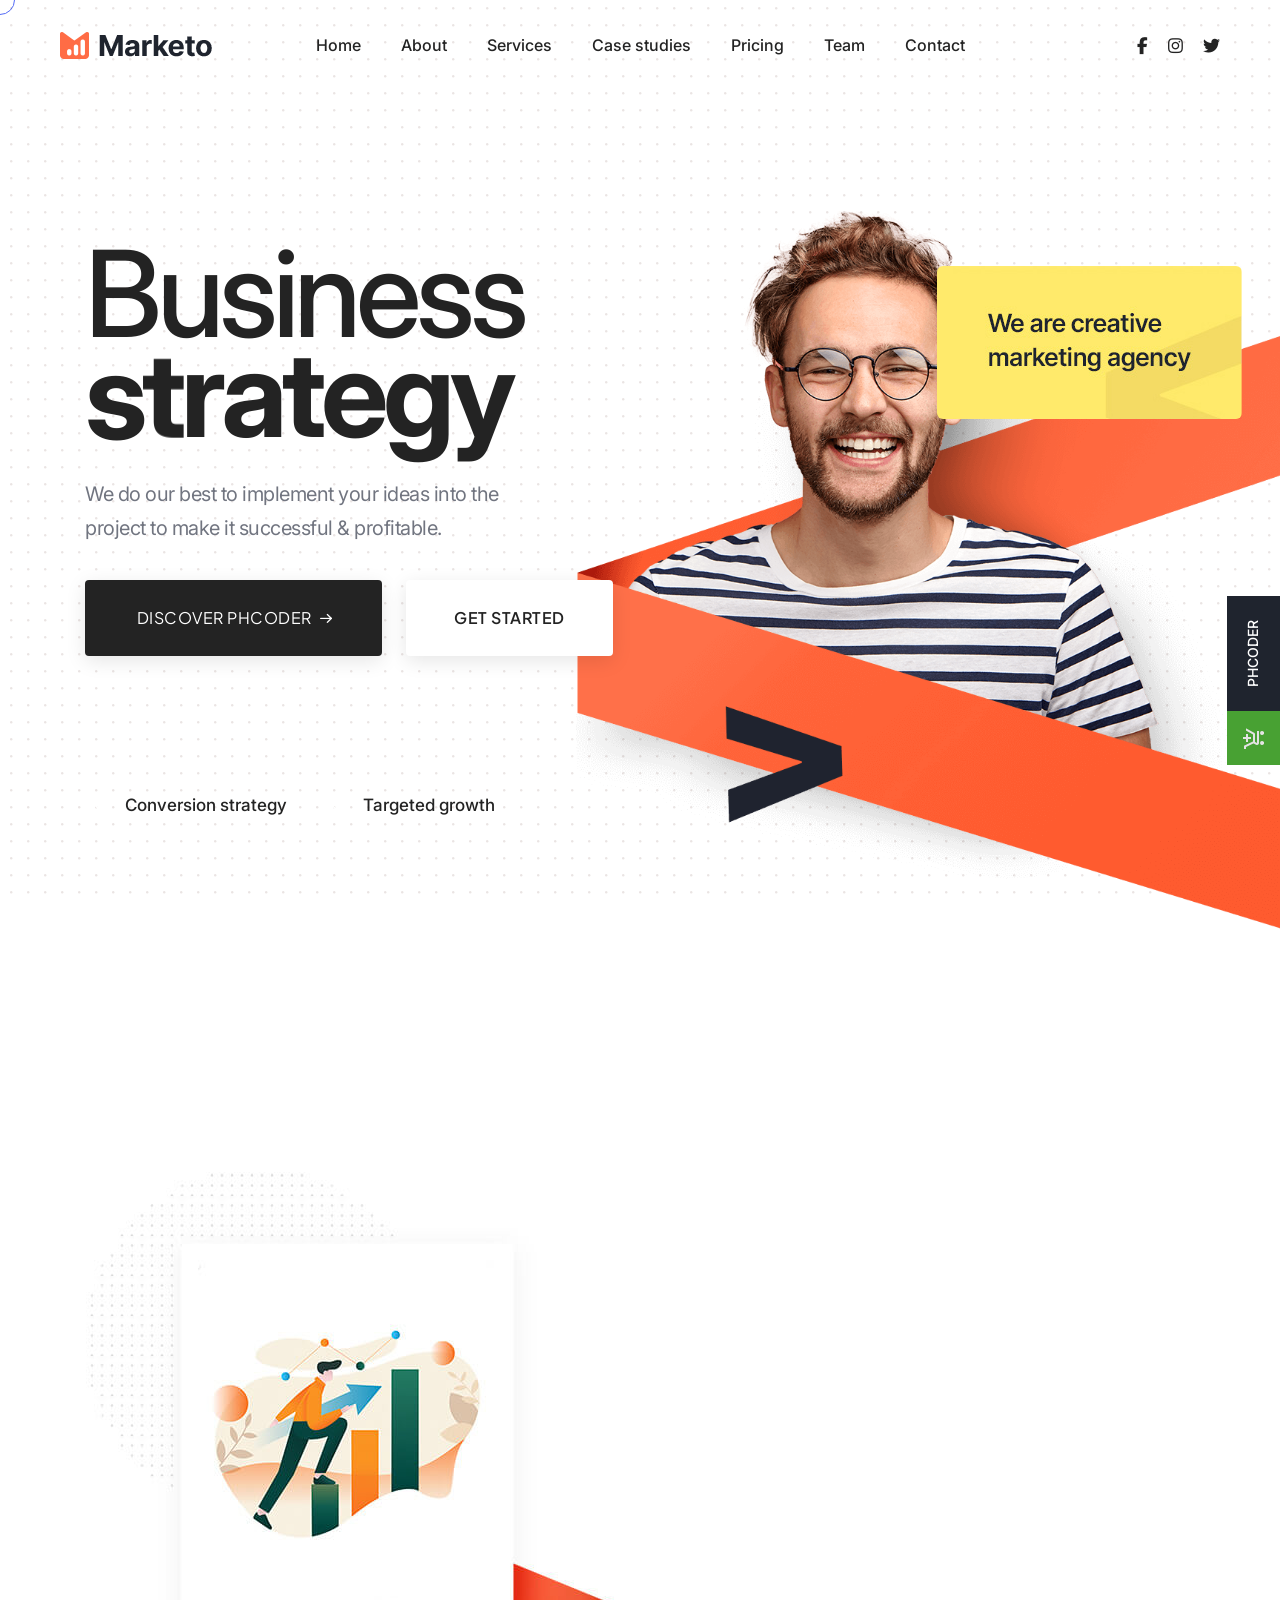
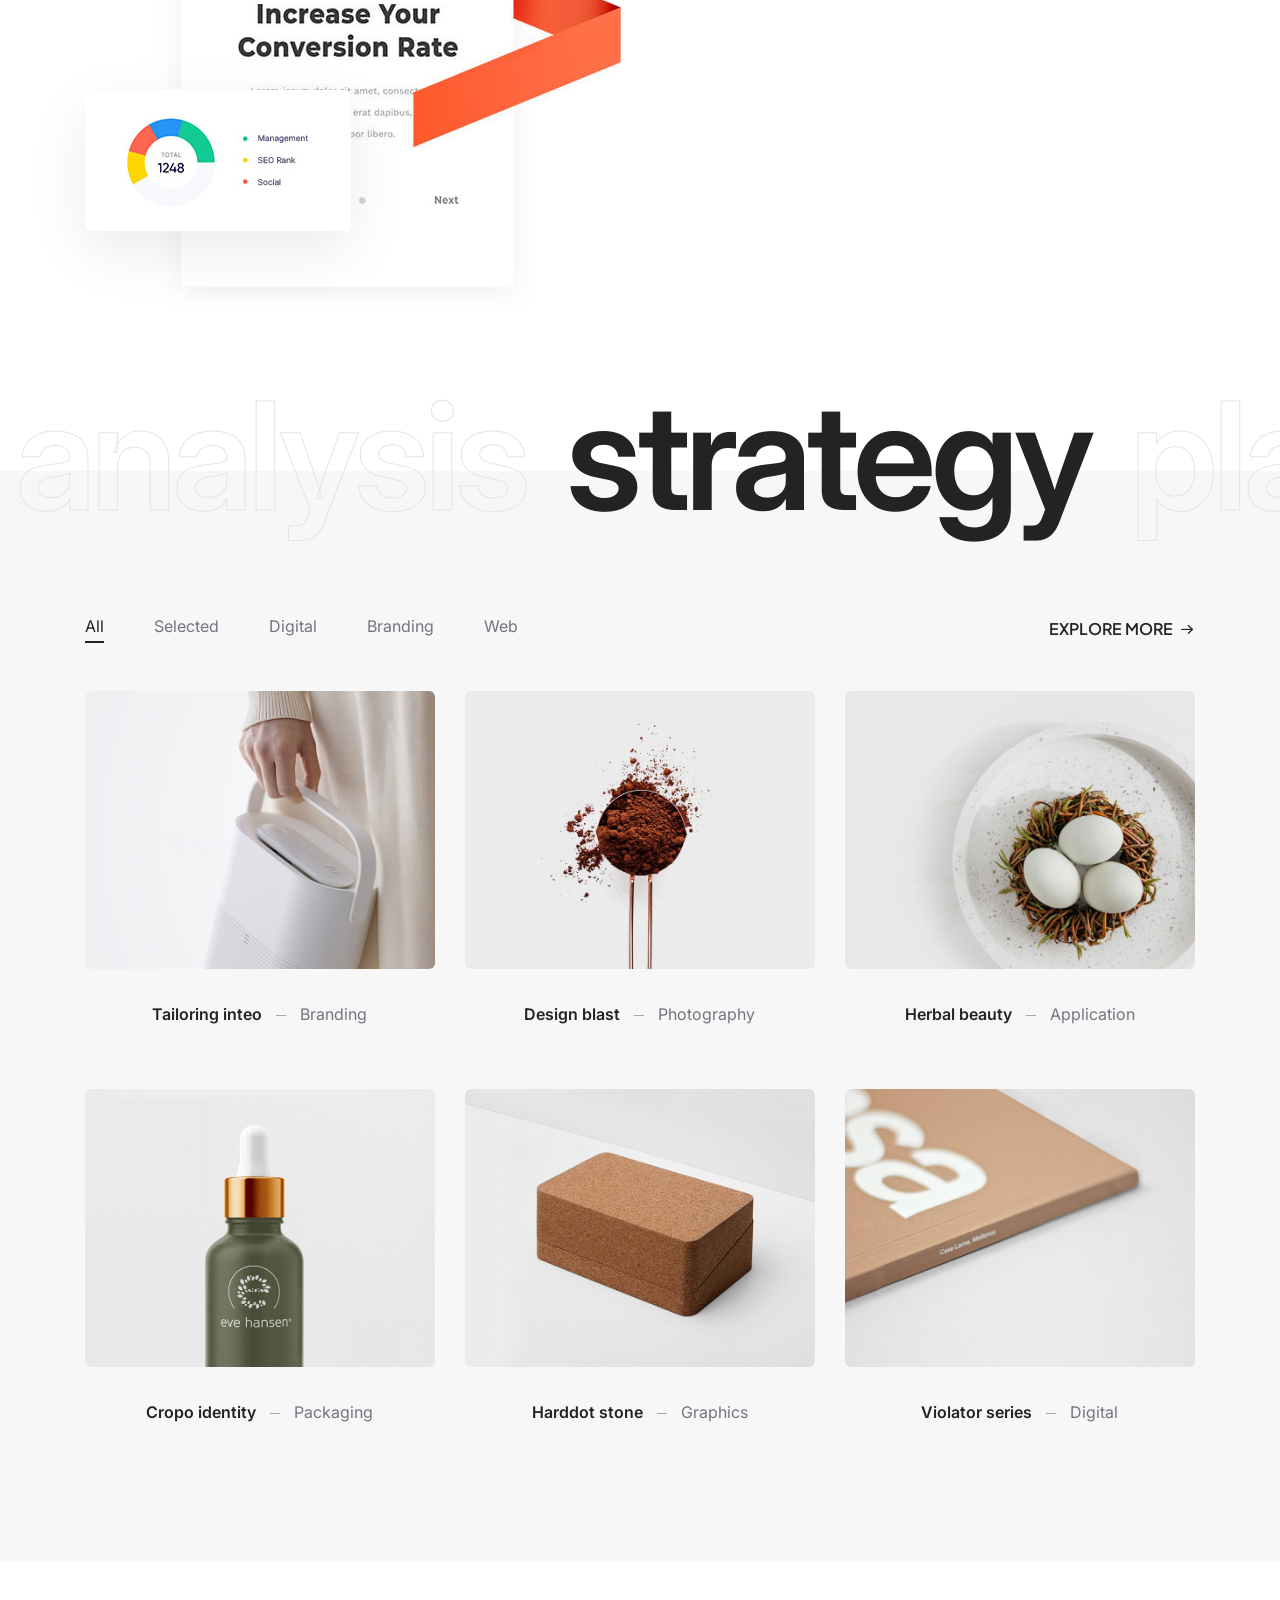
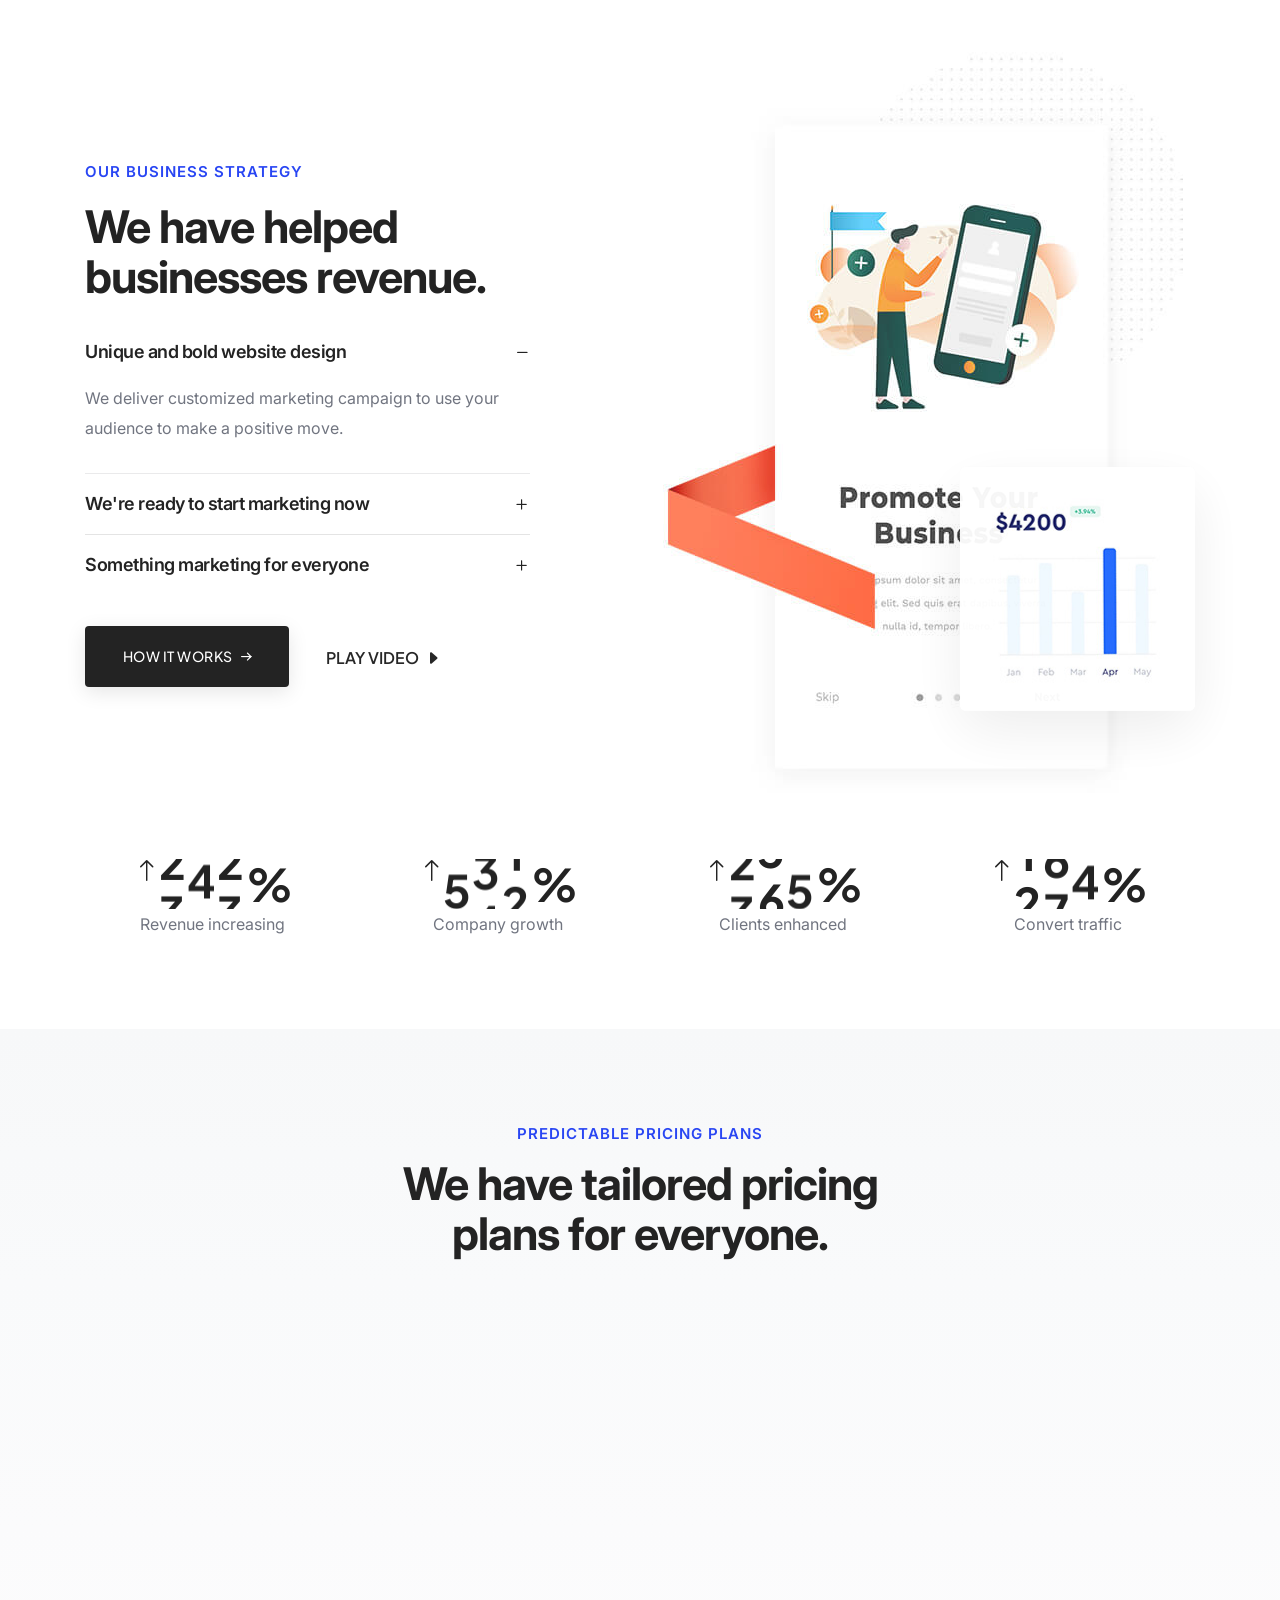
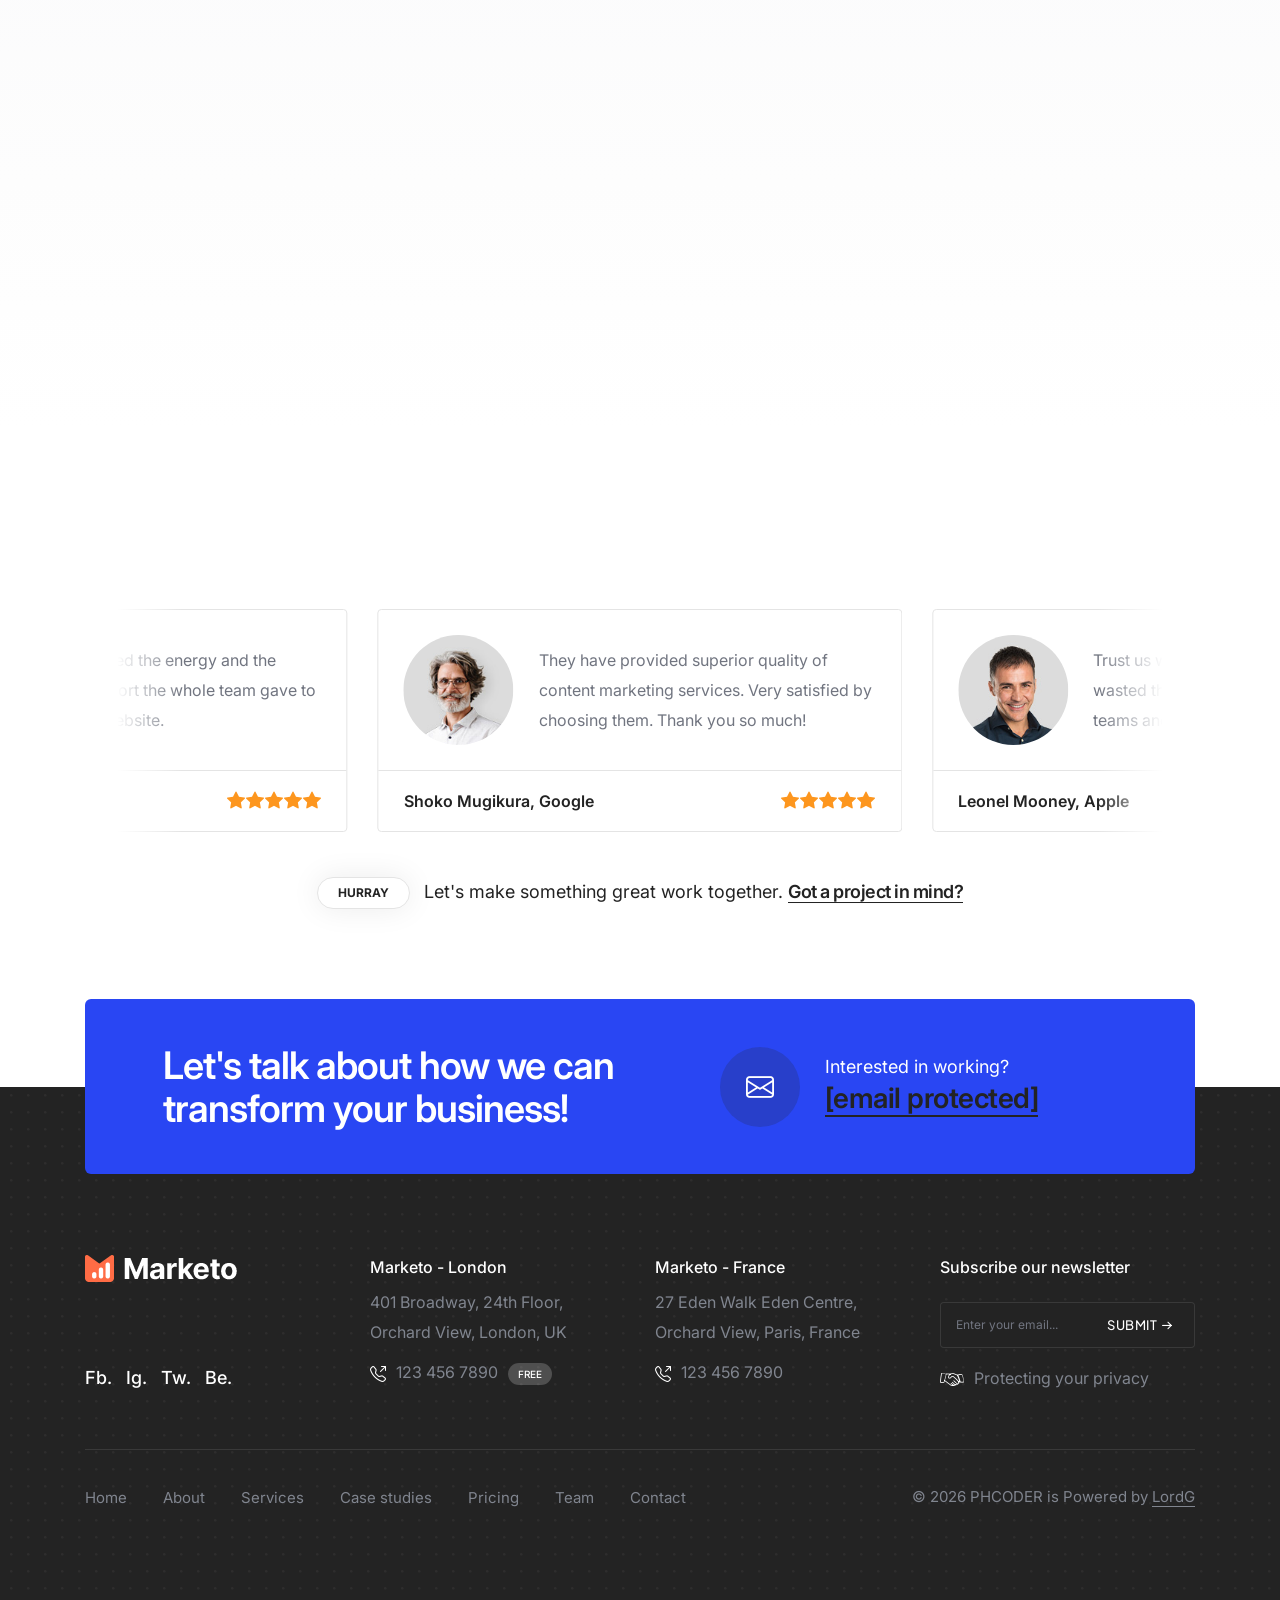
==== index.html @ 7f39f6b6 "." ====
<!doctype html>
<html class="no-js" lang="en">
    <head>
        <title>PHCODER - The Multipurpose HTML5 Template</title>
        <meta charset="utf-8">
        <meta http-equiv="X-UA-Compatible" content="IE=edge" />
        <meta name="author" content="ThemeZaa">
        <meta name="viewport" content="width=device-width,initial-scale=1.0" />
        <meta name="description" content="Elevate your online presence with PHCODER - a modern, versatile, multipurpose Bootstrap 5 responsive HTML5, SCSS template using highly creative 56+ ready demos.">
        <!-- favicon icon -->
        <link rel="shortcut icon" href="images/favicon.png">
        <link rel="apple-touch-icon" href="images/apple-touch-icon-57x57.png">
        <link rel="apple-touch-icon" sizes="72x72" href="images/apple-touch-icon-72x72.png">
        <link rel="apple-touch-icon" sizes="114x114" href="images/apple-touch-icon-114x114.png">
        <!-- google fonts preconnect -->
        <link rel="preconnect" href="https://fonts.googleapis.com" crossorigin>
        <link rel="preconnect" href="https://fonts.gstatic.com" crossorigin>
        <!-- style sheets and font icons  -->
        <link rel="stylesheet" href="css/vendors.min.css"/>
        <link rel="stylesheet" href="css/icon.min.css"/>
        <link rel="stylesheet" href="css/style.min.css"/>
        <link rel="stylesheet" href="css/responsive.min.css"/>
        <link rel="stylesheet" href="demos/marketing/marketing.css" />
    </head>
    <body data-mobile-nav-style="classic" class="custom-cursor">
        <!-- start cursor -->
        <div class="cursor-page-inner">
            <div class="circle-cursor circle-cursor-inner"></div>
            <div class="circle-cursor circle-cursor-outer"></div>
        </div>
        <!-- end cursor -->
        <!-- start header -->
        <header>
            <!-- start navigation -->
            <nav class="navbar navbar-expand-lg header-light header-transparent bg-transparent disable-fixed">
                <div class="container-fluid">
                    <div class="col-auto col-lg-2 me-lg-0 me-auto">
                        <a class="navbar-brand" href="demo-marketing.html">
                            <img src="images/demo-marketing-logo-black.png" data-at2x="images/demo-marketing-logo-black@2x.png" alt="" class="default-logo">
                            <img src="images/demo-marketing-logo-black.png" data-at2x="images/demo-marketing-logo-black@2x.png" alt="" class="alt-logo">
                            <img src="images/demo-marketing-logo-black.png" data-at2x="images/demo-marketing-logo-black@2x.png" alt="" class="mobile-logo"> 
                        </a>
                    </div>
                    <div class="col-auto menu-order position-static">
                        <button class="navbar-toggler float-start" type="button" data-bs-toggle="collapse" data-bs-target="#navbarNav" aria-controls="navbarNav" aria-label="Toggle navigation">
                            <span class="navbar-toggler-line"></span>
                            <span class="navbar-toggler-line"></span>
                            <span class="navbar-toggler-line"></span>
                            <span class="navbar-toggler-line"></span>
                        </button>
                        <div class="collapse navbar-collapse" id="navbarNav"> 
                            <ul class="navbar-nav"> 
                                <li class="nav-item"><a href="demo-marketing.html" class="nav-link">Home</a></li>
                                <li class="nav-item"><a href="demo-marketing-about.html" class="nav-link">About</a></li>
                                <li class="nav-item dropdown dropdown-with-icon">
                                    <a href="demo-marketing-services.html" class="nav-link">Services</a>
                                    <i class="fa-solid fa-angle-down dropdown-toggle" id="navbarDropdownMenuLink" role="button" data-bs-toggle="dropdown" aria-expanded="false"></i>
                                    <ul class="dropdown-menu" aria-labelledby="navbarDropdownMenuLink">
                                        <li>
                                            <a href="demo-marketing-services-details.html"><i class="feather icon-feather-users"></i>
                                                <div class="submenu-icon-content">
                                                    <span>Engaging audiences</span>
                                                    <p>Lorem ipsum simply dummy text</p>
                                                </div>
                                            </a>
                                        </li>
                                        <li>
                                            <a href="demo-marketing-services-details.html"><i class="feather icon-feather-send"></i>
                                                <div class="submenu-icon-content">
                                                    <span>Marketing research</span>
                                                    <p>Lorem ipsum simply dummy text</p>
                                                </div>
                                            </a>
                                        </li>
                                        <li>
                                            <a href="demo-marketing-services-details.html"><i class="feather icon-feather-briefcase"></i>
                                                <div class="submenu-icon-content">
                                                    <span>Sales development</span>
                                                    <p>Lorem ipsum simply dummy text</p>
                                                </div>
                                            </a>
                                        </li>
                                        <li>
                                            <a href="demo-marketing-services-details.html"><i class="feather icon-feather-box"></i>
                                                <div class="submenu-icon-content">
                                                    <span>Marketing campaigns</span>
                                                    <p>Lorem ipsum simply dummy text</p>
                                                </div>
                                            </a>
                                        </li>
                                        <li>
                                            <a href="demo-marketing-services-details.html"><i class="feather icon-feather-share-2"></i>
                                                <div class="submenu-icon-content">
                                                    <span>Social media analysis</span>
                                                    <p>Lorem ipsum simply dummy text</p>
                                                </div>
                                            </a>
                                        </li>
                                    </ul>
                                </li>
                                <li class="nav-item"><a href="demo-marketing-case-studies.html" class="nav-link">Case studies</a></li>
                                <li class="nav-item"><a href="demo-marketing-pricing.html" class="nav-link">Pricing</a></li>
                                <li class="nav-item"><a href="demo-marketing-team.html" class="nav-link">Team</a></li>
                                <li class="nav-item"><a href="demo-marketing-contact.html" class="nav-link">Contact</a></li>
                            </ul>
                        </div>
                    </div>
                    <div class="col-auto col-lg-2 text-end">
                        <div class="header-icon"> 
                            <div class="header-social-icon icon">
                                <a href="https://www.facebook.com" target="_blank"><i class="fa-brands fa-facebook-f"></i></a>
                                <a href="https://www.instagram.com" target="_blank"><i class="fa-brands fa-instagram"></i></a>
                                <a href="https://www.twitter.com" target="_blank"><i class="fa-brands fa-twitter"></i></a>
                            </div>
                        </div>  
                    </div>
                </div>
            </nav>
            <!-- end navigation -->
        </header>
        <!-- end header -->
        <!-- start banner -->
        <section class="p-0 full-screen md-h-600px sm-h-600px ipad-top-space-margin background-position-center-top position-relative lg-overflow-hidden" style="background-image: url('images/demo-marketing-dot.svg')">
            <div class="bg-gradient-black-green position-absolute left-0px top-0px h-100 w-100 z-index-minus-1"></div>
            <div class="container h-100">
                <div class="row align-items-center h-100">
                    <div class="col-lg-6 col-md-9 position-relative z-index-1 d-flex flex-column justify-content-center h-100">  
                        <div class="fs-120 lg-fs-100 text-dark-gray lh-100 fw-500 mb-6 ls-minus-5px fancy-text-style-4" data-anime='{ "el": "childs", "opacity": [0, 1], "translateX": [-100, 0], "staggervalue": 300, "duration": 1000, "easing": "easeOutCubic" }'>
                            <span class="d-inline-block">Business</span>
                            <span class="fw-700 d-inline-block" data-fancy-text='{ "effect": "wave", "string": ["strategy", "approach", "planning"], "duration": 4000 }'></span>
                        </div>
                        <div class="fs-20 lh-34 xs-fs-19 mb-35px xs-mb-20px w-85 lg-w-95 sm-w-100 ls-minus-05px" data-anime='{ "opacity": [0, 1], "translateX": [-100, 0], "duration": 1000, "delay": 1000, "easing": "easeOutCubic" }'>We do our best to implement your ideas into the project to make it successful & profitable.</div>
                        <div data-anime='{ "el": "childs", "opacity": [0, 1], "translateX": [-100, 0], "staggervalue": -200, "duration": 1000, "delay": 1500, "easing": "easeOutCubic" }'>
                            <a href="index.html" target="_blank" class="btn btn-extra-large btn-dark-gray btn-hover-animation-switch btn-round-edge btn-box-shadow me-20px fw-400 xs-mt-10px xs-mb-10px">
                                <span> 
                                    <span class="btn-text">Discover PHCODER</span>
                                    <span class="btn-icon"><i class="feather icon-feather-arrow-right"></i></span>
                                    <span class="btn-icon"><i class="feather icon-feather-arrow-right"></i></span>
                                </span>
                            </a>
                            <a href="index.html" target="_blank" class="btn btn-extra-large btn-white btn-round-edge btn-box-shadow btn-round-edge fw-600 xs-mt-10px xs-mb-10px">Get started</a>
                        </div>
                        <div class="row w-100 position-absolute md-position-relative bottom-0 mb-14 md-mb-0 md-mt-40px sm-mt-30px xs-mt-20px align-items-center" data-anime='{ "el": "childs", "opacity": [0, 1], "staggervalue": -200, "translateX": [-100, 0], "duration": 1000, "delay": 1700, "easing": "easeOutQuad" }'> 
                            <div class="col-xl-5 col-sm-6 icon-with-text-style-08 xs-mb-15px">
                                <div class="feature-box feature-box-left-icon-middle overflow-hidden">
                                    <div class="feature-box-icon feature-box-icon-rounded w-30px h-30px rounded-circle bg-jungle-green me-10px">
                                        <i class="fa-solid fa-check text-white fs-12"></i>
                                    </div>
                                    <div class="feature-box-content last-paragraph-no-margin">
                                        <span class="d-inline-block fs-17 fw-500 text-dark-gray">Conversion strategy</span>
                                    </div>
                                </div> 
                            </div>
                            <div class="col-xl-5 col-sm-6 icon-with-text-style-08">
                                <div class="feature-box feature-box-left-icon-middle overflow-hidden">
                                    <div class="feature-box-icon feature-box-icon-rounded w-30px h-30px rounded-circle bg-jungle-green me-10px">
                                        <i class="fa-solid fa-check text-white fs-12"></i>
                                    </div>
                                    <div class="feature-box-content last-paragraph-no-margin">
                                        <span class="d-inline-block fs-17 fw-500 text-dark-gray">Targeted growth</span>
                                    </div>
                                </div> 
                            </div> 
                        </div>
                    </div>
                    <div class="col-lg-5 offset-lg-1 col-md-3 align-self-end d-none d-md-inline-block">
                        <div class="position-absolute right-0px bottom-minus-90px xxl-bottom-minus-30px md-bottom-minus-35px md-right-minus-250px lg-right-minus-150px w-50 xl-w-55 lg-w-65 md-w-75 overflow-hidden">
                            <img src="images/demo-marketing-home-01.png" class="w-100" alt="" data-anime='{ "opacity": [0, 1], "translateX": [100, 0], "duration": 1000, "delay": 200, "easing": "easeOutQuad" }'>
                        </div>
                        <div class="position-absolute right-0px top-0 me-3 mt-20 md-mt-45 lg-w-250px lg-mt-45 animation-float overflow-hidden d-none d-lg-inline-block" data-bottom-top="transform: translateY(-30px)" data-top-bottom="transform: translateY(80px)">
                            <img src="images/demo-marketing-home-02.jpg" class="border-radius-6px box-shadow-quadruple-large" alt="" data-anime='{ "opacity": [0, 1], "clipPath": ["inset(0 0 200px 0)", "inset(0px 0px 0px 0px)"], "duration": 1000, "delay": 1000, "easing": "easeOutQuad" }'>
                        </div>
                    </div>
                </div> 
            </div>
        </section>
        <!-- end banner -->
        <!-- start section --> 
        <section class="pb-0">
            <div class="container">
                <div class="row mb-30px justify-content-center" data-anime='{ "el": "childs", "translateY": [50, 0], "opacity": [0,1], "duration": 1200, "delay": 0, "staggervalue": 150, "easing": "easeOutQuad" }'>
                    <div class="col-12 text-center">
                        <span class="fs-22 mb-0 text-dark-gray fw-500 ls-minus-1px">More than the <span class="fw-700">30000+</span> companies trusting PHCODER</span>
                    </div>
                </div>
                <div class="row row-cols-1 row-cols-lg-5 row-cols-sm-3 row-cols-xs-2 clients-style-08 justify-content-center" data-anime='{ "el": "childs", "translateY": [50, 0], "opacity": [0,0.5], "duration": 1200, "delay": 0, "staggervalue": 150, "easing": "easeOutQuad" }'>
                    <!-- start client item -->
                    <div class="col client-box text-center md-mb-40px">
                        <a href="#"><img src="images/logo-monday-dark-blue.svg" class="h-50px" alt=""></a>
                    </div>
                    <!-- end client item -->
                    <!-- start client item -->
                    <div class="col client-box text-center md-mb-40px">
                        <a href="#"><img src="images/logo-github-icon-dark-blue.svg" class="h-50px" alt=""></a>
                    </div>
                    <!-- end client item -->
                    <!-- start client item -->
                    <div class="col client-box text-center md-mb-40px">
                        <a href="#"><img src="images/logo-dropbox-dark-blue.svg" class="h-50px" alt=""></a>
                    </div>
                    <!-- end client item -->
                    <!-- start client item -->
                    <div class="col client-box text-center xs-mb-40px">
                        <a href="#"><img src="images/logo-twitter-icon-dark-blue.svg" class="h-50px" alt=""></a>
                    </div> 
                    <!-- end client item -->
                    <!-- start client item -->
                    <div class="col client-box text-center">
                        <a href="#"><img src="images/logo-slack-dark-blue.svg" class="h-50px" alt=""></a>
                    </div> 
                    <!-- end client item -->
                </div>
            </div>
        </section>
        <!-- end section -->
        <!-- start section -->
        <section class="half-section overlap-height position-relative overflow-hidden"> 
            <div class="container overlap-gap-section">
                <div class="row align-items-center justify-content-md-center">
                    <div class="col-lg-6 col-md-10 position-relative md-mb-50px sm-mb-40px"> 
                        <figure class="position-relative m-0 text-center" data-anime='{ "effect": "slide", "color": "#fff2ef", "direction":"lr", "easing": "easeOutQuad", "delay":50}'>
                            <img src="images/demo-marketing-home-04.jpg" alt="">
                            <figcaption class="position-absolute bottom-90px left-0px" data-anime='{ "translateY": [-50, 0], "opacity": [0,1], "duration": 800, "delay": 1000, "staggervalue": 300, "easing": "easeOutQuad" }'>
                                <img src="images/demo-marketing-home-05.jpg" class="animation-float box-shadow-quadruple-large border-radius-6px" alt="">
                            </figcaption>
                        </figure>
                    </div>
                    <div class="col-lg-5 offset-lg-1 col-md-12" data-anime='{ "el": "childs", "translateX": [50, 0], "opacity": [0,1], "duration": 1200, "delay": 0, "staggervalue": 150, "easing": "easeOutQuad" }'> 
                        <span class="fs-15 text-uppercase text-base-color fw-600 ls-1px mb-15px d-block">About marketing agency</span>
                        <h3 class="fw-700 text-dark-gray ls-minus-1px fancy-text-style-4">Marketing solutions for all <span data-fancy-text='{ "effect": "rubber-band", "direction": "left", "string": ["business", "industry", "enterprise"] }'></span></h3>
                        <div class="row mb-9">
                            <div class="col-12 icon-with-text-style-01 mb-30px">
                                <div class="feature-box feature-box-left-icon last-paragraph-no-margin">
                                    <div class="feature-box-icon">
                                        <img src="images/demo-marketing-home-icon-01.jpg" alt="">
                                    </div>
                                    <div class="feature-box-content">
                                        <span class="d-inline-block text-dark-gray fw-600 mb-5px fs-18 ls-minus-05px">Strategic marketing</span>
                                        <p class="w-80 lg-w-100">Digital marketing that helps you to promote your brand the world.</p>
                                    </div>
                                </div>
                            </div>
                            <div class="col-12 icon-with-text-style-01">
                                <div class="feature-box feature-box-left-icon last-paragraph-no-margin">
                                    <div class="feature-box-icon">
                                        <img src="images/demo-marketing-home-icon-02.jpg" alt=""> 
                                    </div>
                                    <div class="feature-box-content">
                                        <span class="d-inline-block text-dark-gray fw-600 mb-5px fs-18 ls-minus-05px">Marketing campaigns</span>
                                        <p class="w-80 lg-w-100">Digital marketing that helps you to promote your brand the world.</p>
                                    </div>
                                </div>
                            </div>
                        </div> 
                        <a href="demo-marketing-about.html" class="btn btn-large btn-dark-gray btn-hover-animation-switch btn-round-edge btn-box-shadow me-30px">
                            <span> 
                                <span class="btn-text">Learn more</span>
                                <span class="btn-icon"><i class="feather icon-feather-arrow-right"></i></span>
                                <span class="btn-icon"><i class="feather icon-feather-arrow-right"></i></span>
                            </span>
                        </a>
                        <a href="demo-marketing-services.html" class="btn btn-link btn-hover-animation-switch btn-extra-large text-dark-gray fw-600 p-0">
                            <span>
                                <span class="btn-text">Our services</span>
                                <span class="btn-icon"><i class="bi bi-caret-right-fill"></i></span>
                                <span class="btn-icon"><i class="bi bi-caret-right-fill"></i></span>
                            </span> 
                        </a>
                    </div> 
                </div>
            </div>
        </section>
        <!-- end section -->
        <!-- start section -->
        <section class="bg-very-light-gray md-pb-40px xs-pb-25px">
            <div class="container-fluid overlap-section">
                <div class="row position-relative mb-4 md-mb-5">
                    <div class="col swiper swiper-width-auto text-center pb-30px md-pb-20px" data-slider-options='{ "slidesPerView": "auto", "spaceBetween":40, "speed": 10000, "loop": true, "pagination": { "el": ".slider-four-slide-pagination-2", "clickable": false }, "allowTouchMove": false, "autoplay": { "delay":0, "disableOnInteraction": false }, "navigation": { "nextEl": ".slider-four-slide-next-2", "prevEl": ".slider-four-slide-prev-2" }, "keyboard": { "enabled": true, "onlyInViewport": true }, "effect": "slide" }'>
                        <div class="swiper-wrapper marquee-slide">
                            <!-- start client item -->
                            <div class="swiper-slide">
                                <div class="fs-150 lg-fs-130 md-fs-110 sm-fs-90 text-dark-gray fw-600 ls-minus-5px">marketing</div>
                            </div>
                            <!-- end client item -->
                            <!-- start client item -->
                            <div class="swiper-slide">
                                <div class="fs-150 lg-fs-130 md-fs-110 sm-fs-90 fw-600 text-outline text-outline-color-extra-medium-gray ls-minus-5px">analysis</div>
                            </div>
                            <!-- end client item -->
                            <!-- start client item -->
                            <div class="swiper-slide">
                                <div class="fs-150 lg-fs-130 md-fs-110 sm-fs-90 text-dark-gray fw-600 ls-minus-5px">strategy</div>
                            </div>
                            <!-- end client item --> 
                            <!-- start client item -->
                            <div class="swiper-slide">
                                <div class="fs-150 lg-fs-130 md-fs-110 sm-fs-90 fw-600 text-outline text-outline-color-extra-medium-gray ls-minus-5px">planning</div>
                            </div>
                            <!-- end client item --> 
                            <!-- start client item -->
                            <div class="swiper-slide">
                                <div class="fs-150 lg-fs-130 md-fs-110 sm-fs-90 text-dark-gray fw-600 ls-minus-5px">analysis</div>
                            </div>
                            <!-- end client item -->
                            <!-- start client item -->
                            <div class="swiper-slide">
                                <div class="fs-150 lg-fs-130 md-fs-110 sm-fs-90 fw-600 text-outline text-outline-color-extra-medium-gray ls-minus-5px">strategy</div>
                            </div>
                            <!-- end client item --> 
                        </div> 
                    </div>  
                </div>
            </div>
            <div class="container" data-anime='{ "opacity": [0,1], "duration": 600, "delay": 0, "staggervalue": 150, "easing": "easeOutQuad" }'>
                <div class="row align-items-center mb-3">
                    <div class="col-md-8 text-center text-md-start">
                        <!-- filter navigation -->
                        <ul class="portfolio-filter nav nav-tabs border-0">
                            <li class="nav active"><a data-filter="*" href="#">All</a></li>
                            <li class="nav"><a data-filter=".selected" href="#">Selected</a></li>
                            <li class="nav"><a data-filter=".digital" href="#">Digital</a></li>
                            <li class="nav"><a data-filter=".branding" href="#">Branding</a></li>
                            <li class="nav"><a data-filter=".web" href="#">Web</a></li>
                        </ul>
                        <!-- end filter navigation --> 
                    </div>
                    <div class="col-md-4 text-center text-md-end sm-mt-15px">
                        <a href="demo-marketing-case-studies.html" class="btn btn-link btn-hover-animation-switch btn-extra-large text-dark-gray p-0 fw-600">
                            <span>
                                <span class="btn-text">Explore more</span>
                                <span class="btn-icon"><i class="feather icon-feather-arrow-right"></i></span>
                                <span class="btn-icon"><i class="feather icon-feather-arrow-right"></i></span>
                            </span> 
                        </a>
                    </div>
                </div> 
                <div class="row">
                    <div class="col-12 filter-content p-md-0">
                        <ul class="portfolio-simple portfolio-wrapper grid-loading grid grid-3col xxl-grid-3col xl-grid-3col lg-grid-3col md-grid-2col sm-grid-1col xs-grid-1col gutter-extra-large text-center">
                            <li class="grid-sizer"></li>
                            <!-- start portfolio item -->
                            <li class="grid-item selected branding transition-inner-all">
                                <div class="portfolio-box">
                                    <div class="portfolio-image border-radius-6px">
                                        <a href="demo-marketing-single-project-simple.html">
                                            <img src="images/portfolio-207.jpg" alt="" />
                                        </a>
                                    </div>
                                    <div class="portfolio-caption pt-30px pb-30px">
                                        <a href="demo-marketing-single-project-simple.html" class="text-dark-gray text-dark-gray-hover fw-600">Tailoring inteo</a>
                                        <span class="d-inline-block align-middle w-10px separator-line-1px bg-light-gray ms-10px me-10px"></span>
                                        <div class="d-inline-block">Branding</div>
                                    </div>
                                </div>
                            </li>
                            <!-- end portfolio item -->
                            <!-- start portfolio item -->
                            <li class="grid-item digital web transition-inner-all">
                                <div class="portfolio-box">
                                    <div class="portfolio-image border-radius-6px">
                                        <a href="demo-marketing-single-project-simple.html">
                                            <img src="images/portfolio-98.jpg" alt="" />
                                        </a> 
                                    </div>
                                    <div class="portfolio-caption pt-30px pb-30px">
                                        <a href="demo-marketing-single-project-simple.html" class="text-dark-gray text-dark-gray-hover fw-600">Design blast</a>
                                        <span class="d-inline-block align-middle w-10px separator-line-1px bg-light-gray ms-10px me-10px"></span>
                                        <div class="d-inline-block">Photography</div>
                                    </div>
                                </div>
                            </li>
                            <!-- end portfolio item -->
                            <!-- start portfolio item -->
                            <li class="grid-item web selected branding transition-inner-all">
                                <div class="portfolio-box">
                                    <div class="portfolio-image border-radius-6px">
                                        <a href="demo-marketing-single-project-simple.html">
                                            <img src="images/portfolio-240.jpg" alt="" />
                                        </a>
                                    </div>
                                    <div class="portfolio-caption pt-30px pb-30px">
                                        <a href="demo-marketing-single-project-simple.html" class="text-dark-gray text-dark-gray-hover fw-600">Herbal beauty</a>
                                        <span class="d-inline-block align-middle w-10px separator-line-1px bg-light-gray ms-10px me-10px"></span>
                                        <div class="d-inline-block">Application</div>
                                    </div>
                                </div>
                            </li>
                            <!-- end portfolio item -->
                            <!-- start portfolio item -->
                            <li class="grid-item web selected digital transition-inner-all">
                                <div class="portfolio-box">
                                    <div class="portfolio-image border-radius-6px">
                                        <a href="demo-marketing-single-project-simple.html">
                                            <img src="images/portfolio-33.jpg" alt="" />
                                        </a> 
                                    </div>
                                    <div class="portfolio-caption pt-30px pb-30px">
                                        <a href="demo-marketing-single-project-simple.html" class="text-dark-gray text-dark-gray-hover fw-600">Cropo identity</a>
                                        <span class="d-inline-block align-middle w-10px separator-line-1px bg-light-gray ms-10px me-10px"></span>
                                        <div class="d-inline-block">Packaging</div>
                                    </div>
                                </div>
                            </li>
                            <!-- end portfolio item -->
                            <!-- start portfolio item -->
                            <li class="grid-item digital web branding transition-inner-all">
                                <div class="portfolio-box">
                                    <div class="portfolio-image border-radius-6px">
                                        <a href="demo-marketing-single-project-simple.html">
                                            <img src="images/portfolio-177.jpg" alt="" />
                                        </a> 
                                    </div>
                                    <div class="portfolio-caption pt-30px pb-30px">
                                        <a href="demo-marketing-single-project-simple.html" class="text-dark-gray text-dark-gray-hover fw-600">Harddot stone</a>
                                        <span class="d-inline-block align-middle w-10px separator-line-1px bg-light-gray ms-10px me-10px"></span>
                                        <div class="d-inline-block">Graphics</div>
                                    </div>
                                </div>
                            </li>
                            <!-- end portfolio item -->
                            <!-- start portfolio item -->
                            <li class="grid-item web selected digital transition-inner-all">
                                <div class="portfolio-box">
                                    <div class="portfolio-image border-radius-6px">
                                        <a href="demo-marketing-single-project-simple.html">
                                            <img src="images/portfolio-178.jpg" alt="" />
                                        </a>
                                    </div>
                                    <div class="portfolio-caption pt-30px pb-30px">
                                        <a href="demo-marketing-single-project-simple.html" class="text-dark-gray text-dark-gray-hover fw-600">Violator series</a>
                                        <span class="d-inline-block align-middle w-10px separator-line-1px bg-light-gray ms-10px me-10px"></span>
                                        <div class="d-inline-block">Digital</div>
                                    </div>
                                </div>
                            </li>
                            <!-- end portfolio item --> 
                        </ul>
                    </div>
                </div>
            </div>
        </section>
        <!-- end section -->
        <!-- start section -->
        <section> 
            <div class="container">
                <div class="row align-items-center mb-6 xs-mb-12 justify-content-md-center"> 
                    <div class="col-xl-5 col-lg-6 col-md-12 md-mb-50px" data-anime='{ "el": "childs", "translateY": [50, 0], "opacity": [0,1], "duration": 1200, "delay": 0, "staggervalue": 150, "easing": "easeOutQuad" }'> 
                        <span class="fs-15 text-uppercase text-base-color fw-600 mb-15px d-block ls-1px">Our business strategy</span>
                        <h3 class="fw-700 mb-20px text-dark-gray ls-minus-1px">We have helped businesses revenue.</h3>
                        <div class="row justify-content-center mb-30px">
                            <div class="col-12">
                                <div class="accordion accordion-style-02" id="accordion-style-02" data-active-icon="icon-feather-minus" data-inactive-icon="icon-feather-plus">
                                    <!-- start accordion item -->
                                    <div class="accordion-item active-accordion">
                                        <div class="accordion-header border-bottom border-color-extra-medium-gray">
                                            <a href="#" data-bs-toggle="collapse" data-bs-target="#accordion-style-02-01" aria-expanded="true" data-bs-parent="#accordion-style-02">
                                                <div class="accordion-title mb-0 position-relative text-dark-gray">
                                                    <i class="feather icon-feather-minus"></i><span class="fw-600 fs-18 ls-minus-05px">Unique and bold website design</span>
                                                </div>
                                            </a>
                                        </div>
                                        <div id="accordion-style-02-01" class="accordion-collapse collapse show" data-bs-parent="#accordion-style-02">
                                            <div class="accordion-body last-paragraph-no-margin border-bottom border-color-light-medium-gray">
                                                <p>We deliver customized marketing campaign to use your audience to make a positive move.</p>
                                            </div>
                                        </div>
                                    </div>
                                    <!-- end accordion item -->
                                    <!-- start accordion item -->
                                    <div class="accordion-item">
                                        <div class="accordion-header border-bottom border-color-extra-medium-gray">
                                            <a href="#" data-bs-toggle="collapse" data-bs-target="#accordion-style-02-02" aria-expanded="false" data-bs-parent="#accordion-style-02">
                                                <div class="accordion-title mb-0 position-relative text-dark-gray">
                                                    <i class="feather icon-feather-plus"></i><span class="fw-600 fs-18 ls-minus-05px">We're ready to start marketing now</span>
                                                </div>
                                            </a>
                                        </div>
                                        <div id="accordion-style-02-02" class="accordion-collapse collapse" data-bs-parent="#accordion-style-02">
                                            <div class="accordion-body last-paragraph-no-margin border-bottom border-color-light-medium-gray">
                                                <p>We deliver customized marketing campaign to use your audience to make a positive move.</p>
                                            </div>
                                        </div>
                                    </div>
                                    <!-- end accordion item -->
                                    <!-- start accordion item -->
                                    <div class="accordion-item">
                                        <div class="accordion-header border-bottom border-color-transparent">
                                            <a href="#" data-bs-toggle="collapse" data-bs-target="#accordion-style-02-03" aria-expanded="false" data-bs-parent="#accordion-style-02">
                                                <div class="accordion-title mb-0 position-relative text-dark-gray">
                                                    <i class="feather icon-feather-plus"></i><span class="fw-600 fs-18 ls-minus-05px">Something marketing for everyone</span>
                                                </div>
                                            </a>
                                        </div>
                                        <div id="accordion-style-02-03" class="accordion-collapse collapse" data-bs-parent="#accordion-style-02">
                                            <div class="accordion-body last-paragraph-no-margin border-bottom border-color-transparent">
                                                <p>We deliver customized marketing campaign to use your audience to make a positive move.</p>
                                            </div>
                                        </div>
                                    </div>
                                    <!-- end accordion item -->
                                </div>
                            </div>
                        </div>
                        <a href="demo-marketing-services.html" class="btn btn-large btn-dark-gray btn-hover-animation-switch btn-round-edge btn-box-shadow me-30px">
                            <span> 
                                <span class="btn-text">How it works</span>
                                <span class="btn-icon"><i class="feather icon-feather-arrow-right"></i></span>
                                <span class="btn-icon"><i class="feather icon-feather-arrow-right"></i></span>
                            </span>
                        </a>
                        <a href="https://www.youtube.com/watch?v=cfXHhfNy7tU" class="btn btn-link btn-hover-animation-switch btn-extra-large text-dark-gray popup-youtube p-0 fw-600">
                            <span>
                                <span class="btn-text">Play video</span>
                                <span class="btn-icon"><i class="bi bi-caret-right-fill"></i></span>
                                <span class="btn-icon"><i class="bi bi-caret-right-fill"></i></span>
                            </span> 
                        </a>
                    </div> 
                    <div class="col-lg-6 offset-xl-1 col-md-10 position-relative"> 
                        <figure class="position-relative m-0 text-center" data-anime='{ "effect": "slide", "color": "#fff2ef", "direction":"rl", "easing": "easeOutQuad", "delay":50}'>
                            <img src="images/demo-marketing-home-06.jpg" alt="">
                            <figcaption class="position-absolute bottom-90px right-0px" data-anime='{ "translateY": [-50, 0], "opacity": [0,1], "duration": 800, "delay": 1000, "staggervalue": 300, "easing": "easeOutQuad" }'> 
                                <img src="images/demo-marketing-home-07.jpg" class="animation-float box-shadow-quadruple-large border-radius-6px" alt="">
                            </figcaption>
                        </figure>
                    </div>
                </div>
                <div class="row row-cols-1 row-cols-md-4 row-cols-sm-2 justify-content-center counter-style-04">
                    <div class="col last-paragraph-no-margin text-center sm-mb-40px">
                        <h3 class="vertical-counter d-inline-flex alt-font text-dark-gray fw-700 ls-minus-3px m-0" data-text="%" data-to="353"><sup class="text-jungle-green top-0"><i class="bi bi-arrow-up icon-extra-medium"></i></sup></h3>
                        <p>Revenue increasing</p>
                    </div>
                    <div class="col last-paragraph-no-margin text-center sm-mb-40px">
                        <h3 class="vertical-counter d-inline-flex alt-font text-dark-gray fw-700 ls-minus-3px m-0" data-text="%" data-to="642"><sup class="text-jungle-green top-0"><i class="bi bi-arrow-up icon-extra-medium"></i></sup></h3>
                        <p>Company growth</p>
                    </div> 
                    <div class="col last-paragraph-no-margin text-center xs-mb-40px">
                        <h3 class="vertical-counter d-inline-flex alt-font text-dark-gray fw-700 ls-minus-3px m-0" data-text="%" data-to="376"><sup class="text-jungle-green top-0"><i class="bi bi-arrow-up icon-extra-medium"></i></sup></h3>
                        <p>Clients enhanced</p>
                    </div> 
                    <div class="col last-paragraph-no-margin text-center">
                        <h3 class="vertical-counter d-inline-flex alt-font text-dark-gray fw-700 ls-minus-3px m-0" data-text="%" data-to="285"><sup class="text-jungle-green top-0"><i class="bi bi-arrow-up icon-extra-medium"></i></sup></h3>
                        <p>Convert traffic</p>
                    </div> 
                </div>
            </div>
        </section>
        <!-- end section -->
        <!-- start section -->
        <section class="bg-gradient-very-light-gray">
            <div class="container"> 
                <div class="row justify-content-center mb-3">
                    <div class="col-xl-6 col-md-8 col-sm-10 text-center" data-anime='{ "el": "childs", "translateY": [50, 0], "opacity": [0,1], "duration": 1200, "delay": 0, "staggervalue": 150, "easing": "easeOutQuad" }'>
                        <span class="fs-15 text-uppercase text-base-color fw-600 mb-10px d-block ls-1px">Predictable pricing plans</span>
                        <h3 class="fw-700 mb-30px text-dark-gray ls-minus-1px">We have tailored pricing plans for everyone.</h3>
                    </div>
                </div>
                <div class="row align-items-center justify-content-center" data-anime='{ "el": "childs", "translateY": [50, 0], "opacity": [0,1], "duration": 1200, "delay": 0, "staggervalue": 150, "easing": "easeOutQuad" }'>
                    <!-- start pricing item -->
                    <div class="col-lg-4 col-md-8 pricing-table-style-08 md-mb-30px">
                        <!-- start pricing table --> 
                        <div class="pricing-table text-center pt-16 pb-35px bg-white box-shadow-quadruple-large border-radius-6px">
                            <div class="pricing-header ps-18 pe-18 md-ps-12 md-pe-12">
                                <div class="d-inline-block fs-12 text-uppercase bg-white ps-20px pe-20px fw-600 text-dark-gray mb-30px border-radius-100px box-shadow-large border border-1 border-color-extra-medium-gray">Standard</div>
                                <h2 class="text-dark-gray fw-600 mb-10px ls-minus-3px"><sup class="fs-30">$</sup>250</h2>
                                <p class="mb-25px lh-28">All the basics for businesses that are just getting started.</p>
                                <a href="demo-marketing-pricing.html" class="btn btn-medium btn-dark-gray btn-round-edge btn-switch-text btn-box-shadow">
                                    <span>
                                        <span class="btn-double-text" data-text="Choose package">Choose package</span>
                                    </span>
                                </a>
                                <span class="fs-13 w-100 d-block mt-5px">Monthly billing</span>
                            </div>
                            <div class="pricing-body pt-15px pb-25px">
                                <ul class="list-style-01 ps-0 mb-0">
                                    <li class="border-color-transparent-dark-very-light pt-10px pb-10px">Marketing strategy</li>
                                    <li class="border-color-transparent-dark-very-light pt-10px pb-10px"><span class="opacity-6">Competitive work analysis</span></li>
                                    <li class="border-color-transparent-dark-very-light border-bottom pt-10px pb-10px"><span class="opacity-6">Social media share audit</span></li> 
                                </ul>
                            </div>
                            <div class="pricing-footer">
                                <a href="#" class="text-decoration-line-bottom text-dark-gray d-inline-block fw-500 ls-minus-05px">Get your 30 day free trial</a>
                            </div>
                        </div>
                    </div>
                    <!-- end pricing item -->
                    <!-- start pricing item -->
                    <div class="col-lg-4 col-md-8 pricing-table-style-08 md-mb-30px">
                        <!-- start pricing table --> 
                        <div class="pricing-table text-center pt-16 pb-35px bg-white box-shadow-quadruple-large border-radius-6px">
                            <div class="pricing-header ps-18 pe-18 md-ps-12 md-pe-12">
                                <div class="d-inline-block fs-12 text-uppercase bg-white ps-20px pe-20px fw-600 text-dark-gray mb-30px border-radius-100px box-shadow-large border border-1 border-color-extra-medium-gray">Business</div>
                                <h2 class="text-dark-gray fw-600 mb-10px ls-minus-3px"><sup class="fs-30">$</sup>350</h2>
                                <p class="mb-25px lh-28">All the basics for businesses that are just getting started.</p>
                                <a href="demo-marketing-pricing.html" class="btn btn-medium btn-dark-gray btn-round-edge btn-switch-text btn-box-shadow">
                                    <span>
                                        <span class="btn-double-text" data-text="Choose package">Choose package</span>
                                    </span>
                                </a>
                                <span class="fs-13 w-100 d-block mt-5px">Monthly billing</span>
                            </div>
                            <div class="pricing-body pt-15px pb-25px">
                                <ul class="list-style-01 ps-0 mb-0">
                                    <li class="border-color-transparent-dark-very-light pt-10px pb-10px">Marketing strategy</li>
                                    <li class="border-color-transparent-dark-very-light pt-10px pb-10px">Competitive work analysis</li>
                                    <li class="border-color-transparent-dark-very-light border-bottom pt-10px pb-10px"><span class="opacity-6">Social media share audit</span></li> 
                                </ul>
                            </div>
                            <div class="pricing-footer">
                                <a href="#" class="text-decoration-line-bottom text-dark-gray d-inline-block fw-500 ls-minus-05px">Get your 30 day free trial</a>
                            </div>
                        </div>
                    </div>
                    <!-- end pricing item -->
                    <!-- start pricing item -->
                    <div class="col-lg-4 col-md-8 pricing-table-style-08">
                        <!-- start pricing table --> 
                        <div class="pricing-table text-center pt-16 pb-35px bg-white box-shadow-quadruple-large border-radius-6px">
                            <div class="pricing-header ps-18 pe-18 md-ps-12 md-pe-12">
                                <div class="d-inline-block fs-12 text-uppercase bg-white ps-20px pe-20px fw-600 text-dark-gray mb-30px border-radius-100px box-shadow-large border border-1 border-color-extra-medium-gray">Ultimate</div>
                                <h2 class="text-dark-gray fw-600 mb-10px ls-minus-3px"><sup class="fs-30">$</sup>450</h2>
                                <p class="mb-25px lh-28">All the basics for businesses that are just getting started.</p>
                                <a href="demo-marketing-pricing.html" class="btn btn-medium btn-dark-gray btn-round-edge btn-switch-text btn-box-shadow">
                                    <span>
                                        <span class="btn-double-text" data-text="Choose package">Choose package</span>
                                    </span>
                                </a>
                                <span class="fs-13 w-100 d-block mt-5px">Monthly billing</span>
                            </div>
                            <div class="pricing-body pt-15px pb-25px">
                                <ul class="list-style-01 ps-0 mb-0">
                                    <li class="border-color-transparent-dark-very-light pt-10px pb-10px">Marketing strategy</li>
                                    <li class="border-color-transparent-dark-very-light pt-10px pb-10px">Competitive work analysis</li>
                                    <li class="border-color-transparent-dark-very-light border-bottom pt-10px pb-10px">Social media share audit</li> 
                                </ul>
                            </div>
                            <div class="pricing-footer">
                                <a href="#" class="text-decoration-line-bottom text-dark-gray d-inline-block fw-500 ls-minus-05px">Get your 30 day free trial</a>
                            </div>
                        </div>
                    </div>
                    <!-- end pricing item -->  
                </div> 
            </div>
        </section>
        <!-- end section -->
        <!-- start section -->
        <section class="pt-0 pb-2 sm-pb-6 overflow-hidden">
            <div class="container">
                <div class="row align-items-center justify-content-center">
                    <div class="col-lg-5 text-center text-lg-end md-mb-30px" data-anime='{ "translateX": [-50, 0], "opacity": [0,1], "duration": 1200, "delay": 0, "staggervalue": 150, "easing": "easeOutQuad" }'>
                        <h6 class="text-dark-gray fw-600 mb-0 ls-minus-1px">25,000+ Happy customers</h6>
                    </div>
                    <div class="col-lg-2 text-center md-mb-25px" data-anime='{ "translateX": [0, 0], "opacity": [0,1], "duration": 1200, "delay": 0, "staggervalue": 150, "easing": "easeOutQuad" }'>
                        <img src="images/demo-marketing-home-icon-03.jpg" alt="">
                    </div>
                    <div class="col-lg-5 text-center text-lg-start" data-anime='{ "translateX": [50, 0], "opacity": [0,1], "duration": 1200, "delay": 0, "staggervalue": 150, "easing": "easeOutQuad" }'> 
                        <div class="review-star-icon fs-22 d-inline-block align-middle me-15px">
                            <i class="bi bi-star-fill"></i><i class="bi bi-star-fill"></i><i class="bi bi-star-fill"></i><i class="bi bi-star-fill"></i><i class="bi bi-star-fill"></i>
                        </div>
                        <h6 class="text-dark-gray fw-600 mb-0 d-inline-block align-middle ls-minus-1px"><span class="text-decoration-line-bottom-medium fw-700">2,488</span> Rating</h6>
                    </div>
                </div>
            </div>  
        </section>
        <!-- end section -->
        <!-- start section -->
        <section class="pt-0 overflow-hidden position-relative overlap-height">
            <div class="container-fluid overlap-gap-section">
                <div class="row mb-2 md-mb-4">
                    <div class="col-12 position-relative">
                        <div class="outside-box-right-15 outside-box-left-15 md-outside-box-right-0 md-outside-box-left-0">
                            <div class="swiper magic-cursor slider-shadow-left-right md-slider-shadow-none" data-slider-options='{ "slidesPerView": 1, "spaceBetween": 30, "loop": true, "autoplay": { "delay": 3000, "disableOnInteraction": false },  "pagination": { "el": ".slider-four-slide-pagination-1", "clickable": true, "dynamicBullets": false }, "keyboard": { "enabled": true, "onlyInViewport": true }, "breakpoints": { "1300": { "slidesPerView": 4 }, "992": { "slidesPerView": 3 }, "768": { "slidesPerView": 2 } }, "effect": "slide" }' data-anime='{ "translateX": [0, 0], "opacity": [0,1], "duration": 1200, "delay": 0, "staggervalue": 150, "easing": "easeOutQuad" }'>
                                <div class="swiper-wrapper pt-20px pb-20px">
                                    <!-- start slider item --> 
                                    <div class="swiper-slide"> 
                                        <div class="review-style-05">
                                            <div class="border-radius-4px last-paragraph-no-margin border border-color-extra-medium-gray">
                                                <div class="d-flex align-items-center ps-45px pe-45px pt-35px pb-35px xl-p-25px">
                                                    <img class="rounded-circle w-110px md-w-75px h-110px md-h-75px me-25px" src="images/avtar-27.jpg" alt="" />
                                                    <p>Team of ThemeZaa has worked closely with us and never failed to follow our perfect business requirements.</p>
                                                </div>
                                                <div class="border-top border-color-extra-medium-gray pt-15px pb-15px ps-45px pe-45px xl-ps-25px xl-pe-25px">
                                                    <span class="fw-600 text-dark-gray d-inline-block xs-fs-15">Herman Miller, ThemeZaa</span>
                                                    <div class="review-star-icon float-end fs-18 xs-fs-15">
                                                        <i class="bi bi-star-fill"></i><i class="bi bi-star-fill"></i><i class="bi bi-star-fill"></i><i class="bi bi-star-fill"></i><i class="bi bi-star-fill"></i>
                                                    </div>
                                                </div>
                                            </div>
                                        </div>
                                    </div>
                                    <!-- end slider item -->
                                    <!-- start slider item -->
                                    <div class="swiper-slide"> 
                                        <div class="review-style-05">
                                            <div class="border-radius-4px last-paragraph-no-margin border border-color-extra-medium-gray">
                                                <div class="d-flex align-items-center ps-45px pe-45px pt-35px pb-35px xl-p-25px">
                                                    <img class="rounded-circle w-110px md-w-75px h-110px md-h-75px me-25px" src="images/avtar-29.jpg" alt="" />
                                                    <p>I personally enjoyed the energy and the professional support the whole team gave to us into creating website.</p>
                                                </div>
                                                <div class="border-top border-color-extra-medium-gray pt-15px pb-15px ps-45px pe-45px xl-ps-25px xl-pe-25px">
                                                    <span class="fw-600 text-dark-gray d-inline-block xs-fs-15">Matthew Taylor, LinkSture</span>
                                                    <div class="review-star-icon float-end fs-18 xs-fs-15">
                                                        <i class="bi bi-star-fill"></i><i class="bi bi-star-fill"></i><i class="bi bi-star-fill"></i><i class="bi bi-star-fill"></i><i class="bi bi-star-fill"></i>
                                                    </div>
                                                </div>
                                            </div>
                                        </div>
                                    </div>
                                    <!-- end slider item -->
                                    <!-- start slider item -->
                                    <div class="swiper-slide"> 
                                        <div class="review-style-05">
                                            <div class="border-radius-4px last-paragraph-no-margin border border-color-extra-medium-gray">
                                                <div class="d-flex align-items-center ps-45px pe-45px pt-35px pb-35px xl-p-25px">
                                                    <img class="rounded-circle w-110px md-w-75px h-110px md-h-75px me-25px" src="images/avtar-24.jpg" alt="" />
                                                    <p>They have provided superior quality of content marketing services. Very satisfied by choosing them. Thank you so much!</p>
                                                </div>
                                                <div class="border-top border-color-extra-medium-gray pt-15px pb-15px ps-45px pe-45px xl-ps-25px xl-pe-25px">
                                                    <span class="fw-600 text-dark-gray d-inline-block xs-fs-15">Shoko Mugikura, Google</span>
                                                    <div class="review-star-icon float-end fs-18 xs-fs-15">
                                                        <i class="bi bi-star-fill"></i><i class="bi bi-star-fill"></i><i class="bi bi-star-fill"></i><i class="bi bi-star-fill"></i><i class="bi bi-star-fill"></i>
                                                    </div>
                                                </div>
                                            </div>
                                        </div>
                                    </div>
                                    <!-- end slider item --> 
                                    <!-- start slider item -->
                                    <div class="swiper-slide"> 
                                        <div class="review-style-05">
                                            <div class="border-radius-4px last-paragraph-no-margin border border-color-extra-medium-gray">
                                                <div class="d-flex align-items-center ps-45px pe-45px pt-35px pb-35px xl-p-25px">
                                                    <img class="rounded-circle w-110px md-w-75px h-110px md-h-75px me-25px" src="images/avtar-25.jpg" alt="" />
                                                    <p>Trust us we looked for a very long time and wasted thousands of dollars testing other teams and outsource companies.</p>
                                                </div>
                                                <div class="border-top border-color-extra-medium-gray pt-15px pb-15px ps-45px pe-45px xl-ps-25px xl-pe-25px">
                                                    <span class="fw-600 text-dark-gray d-inline-block xs-fs-15">Leonel Mooney, Apple</span>
                                                    <div class="review-star-icon float-end fs-18 xs-fs-15">
                                                        <i class="bi bi-star-fill"></i><i class="bi bi-star-fill"></i><i class="bi bi-star-fill"></i><i class="bi bi-star-fill"></i><i class="bi bi-star-fill"></i>
                                                    </div>
                                                </div>
                                            </div>
                                        </div>
                                    </div>
                                    <!-- end slider item -->
                                    <!-- start slider item --> 
                                    <div class="swiper-slide"> 
                                        <div class="review-style-05">
                                            <div class="border-radius-4px last-paragraph-no-margin border border-color-extra-medium-gray">
                                                <div class="d-flex align-items-center ps-45px pe-45px pt-35px pb-35px xl-p-25px">
                                                    <img class="rounded-circle w-110px md-w-75px h-110px md-h-75px me-25px" src="images/avtar-27.jpg" alt="" />
                                                    <p>Team of ThemeZaa has worked closely with us and never failed to follow our perfect business requirements.</p>
                                                </div>
                                                <div class="border-top border-color-extra-medium-gray pt-15px pb-15px ps-45px pe-45px xl-ps-25px xl-pe-25px">
                                                    <span class="fw-600 text-dark-gray d-inline-block xs-fs-15">Herman Miller, ThemeZaa</span>
                                                    <div class="review-star-icon float-end fs-18 xs-fs-15">
                                                        <i class="bi bi-star-fill"></i><i class="bi bi-star-fill"></i><i class="bi bi-star-fill"></i><i class="bi bi-star-fill"></i><i class="bi bi-star-fill"></i>
                                                    </div>
                                                </div>
                                            </div>
                                        </div>
                                    </div>
                                    <!-- end slider item -->
                                    <!-- start slider item -->
                                    <div class="swiper-slide"> 
                                        <div class="review-style-05">
                                            <div class="border-radius-4px last-paragraph-no-margin border border-color-extra-medium-gray">
                                                <div class="d-flex align-items-center ps-45px pe-45px pt-35px pb-35px xl-p-25px">
                                                    <img class="rounded-circle w-110px md-w-75px h-110px md-h-75px me-25px" src="images/avtar-29.jpg" alt="" />
                                                    <p>I personally enjoyed the energy and the professional support the whole team gave to us into creating website.</p>
                                                </div>
                                                <div class="border-top border-color-extra-medium-gray pt-15px pb-15px ps-45px pe-45px xl-ps-25px xl-pe-25px">
                                                    <span class="fw-600 text-dark-gray d-inline-block xs-fs-15">Matthew Taylor, LinkSture</span>
                                                    <div class="review-star-icon float-end fs-18 xs-fs-15">
                                                        <i class="bi bi-star-fill"></i><i class="bi bi-star-fill"></i><i class="bi bi-star-fill"></i><i class="bi bi-star-fill"></i><i class="bi bi-star-fill"></i>
                                                    </div>
                                                </div>
                                            </div>
                                        </div>
                                    </div>
                                    <!-- end slider item -->
                                    <!-- start slider item -->
                                    <div class="swiper-slide"> 
                                        <div class="review-style-05">
                                            <div class="border-radius-4px last-paragraph-no-margin border border-color-extra-medium-gray">
                                                <div class="d-flex align-items-center ps-45px pe-45px pt-35px pb-35px xl-p-25px">
                                                    <img class="rounded-circle w-110px md-w-75px h-110px md-h-75px me-25px" src="images/avtar-24.jpg" alt="" />
                                                    <p>They have provided superior quality of content marketing services. Very satisfied by choosing them. Thank you so much!</p>
                                                </div>
                                                <div class="border-top border-color-extra-medium-gray pt-15px pb-15px ps-45px pe-45px xl-ps-25px xl-pe-25px">
                                                    <span class="fw-600 text-dark-gray d-inline-block xs-fs-15">Shoko Mugikura, Google</span>
                                                    <div class="review-star-icon float-end fs-18 xs-fs-15">
                                                        <i class="bi bi-star-fill"></i><i class="bi bi-star-fill"></i><i class="bi bi-star-fill"></i><i class="bi bi-star-fill"></i><i class="bi bi-star-fill"></i>
                                                    </div>
                                                </div>
                                            </div>
                                        </div>
                                    </div>
                                    <!-- end slider item --> 
                                    <!-- start slider item -->
                                    <div class="swiper-slide"> 
                                        <div class="review-style-05">
                                            <div class="border-radius-4px last-paragraph-no-margin border border-color-extra-medium-gray">
                                                <div class="d-flex align-items-center ps-45px pe-45px pt-35px pb-35px xl-p-25px">
                                                    <img class="rounded-circle w-110px md-w-75px h-110px md-h-75px me-25px" src="images/avtar-25.jpg" alt="" />
                                                    <p>Trust us we looked for a very long time and wasted thousands of dollars testing other teams and outsource companies.</p>
                                                </div>
                                                <div class="border-top border-color-extra-medium-gray pt-15px pb-15px ps-45px pe-45px xl-ps-25px xl-pe-25px">
                                                    <span class="fw-600 text-dark-gray d-inline-block xs-fs-15">Leonel Mooney, Apple</span>
                                                    <div class="review-star-icon float-end fs-18 xs-fs-15">
                                                        <i class="bi bi-star-fill"></i><i class="bi bi-star-fill"></i><i class="bi bi-star-fill"></i><i class="bi bi-star-fill"></i><i class="bi bi-star-fill"></i>
                                                    </div>
                                                </div>
                                            </div>
                                        </div>
                                    </div>
                                    <!-- end slider item --> 
                                </div>
                            </div>
                        </div>
                        <!-- start slider pagination -->
                        <!--<div class="swiper-pagination slider-four-slide-pagination-1 swiper-pagination-style-2 swiper-pagination-clickable swiper-pagination-bullets"></div>-->
                        <!-- end slider pagination --> 
                    </div>
                </div>
                <div class="row">
                    <div class="col-12 text-center" data-anime='{ "translateY": [50, 0], "opacity": [0,1], "duration": 1200, "delay": 0, "staggervalue": 150, "easing": "easeOutQuad" }'>
                        <div class="bg-white border border-color-extra-medium-gray box-shadow-extra-large fw-700 text-dark-gray text-uppercase border-radius-30px ps-20px pe-20px fs-12 me-10px sm-m-5px d-inline-block align-middle">Hurray</div>
                        <div class="text-dark-gray fs-18 d-block d-sm-inline-block">Let's make something great work together. <a href="demo-marketing-contact.html" class="text-dark-gray ls-minus-05px text-decoration-line-bottom fw-600">Got a project in mind?</a></div>
                    </div>
                </div>
            </div> 
        </section>
        <!-- end section -->
        <!-- start footer -->
        <footer class="bg-dark-gray background-position-center-top" style="background-image: url('images/demo-marketing-footer-dot.svg')"> 
            <div class="container overlap-section">
                <div class="row g-0 justify-content-center align-items-center bg-base-color border-radius-6px ps-7 pe-7 pt-4 pb-4 lg-p-30px sm-p-20px mb-7">
                    <div class="col-lg-6 col-md-9 text-center text-lg-start md-mb-20px">
                        <h4 class="text-white fw-600 mb-0 ls-minus-1px">Let's talk about how we can transform your business!</h4>
                    </div>
                    <div class="col-auto col-lg-5 icon-with-text-style-08 offset-lg-1">
                        <div class="feature-box feature-box-left-icon-middle overflow-hidden">
                            <div class="feature-box-icon feature-box-icon-rounded w-80px h-80px rounded-circle bg-dark-gray-transparent-light me-25px lg-me-20px">
                                <i class="bi bi-envelope icon-very-medium text-white"></i>
                            </div>
                            <div class="feature-box-content last-paragraph-no-margin">
                                <span class="text-white fs-18 lh-22 mb-5px d-block">Interested in working?</span>
                                <h6 class="d-inline-block fw-600 mb-0"><a href="/cdn-cgi/l/email-protection#4d25282121220d2922202c2423632e2220" class="text-dark-gray text-decoration-line-bottom-medium text-white-hover"><span class="__cf_email__" data-cfemail="b7dfd2dbdbd8f7d3d8dad6ded999d4d8da">[email&#160;protected]</span></a></h6> 
                            </div>
                        </div>
                    </div>
                </div>
            </div>
            <div class="container footer-dark text-center text-sm-start"> 
                <div class="row mb-5 sm-mb-30px">
                    <!-- start footer column -->
                    <div class="col-lg-3 col-md-4 col-sm-6 d-flex flex-column last-paragraph-no-margin md-mb-35px">
                        <a href="demo-marketing.html" class="footer-logo mb-25px xs-mb-20px d-inline-block">
                            <img src="images/demo-marketing-logo-white.png" data-at2x="images/demo-marketing-logo-white@2x.png" alt="">
                        </a>
                        <div class="elements-social social-text-style-01 mt-auto">
                            <ul class="small-icon light fw-500">
                                <li><a class="facebook" href="https://www.facebook.com/" target="_blank">Fb.</a></li>
                                <li><a class="instagram" href="https://www.instagram.com" target="_blank">Ig.</a></li> 
                                <li><a class="twitter" href="https://www.twitter.com" target="_blank">Tw.</a></li> 
                                <li><a class="behance" href="http://www.behance.com/" target="_blank">Be.</a></li> 
                            </ul>
                        </div>
                    </div>
                    <!-- end footer column -->  
                    <!-- start footer column -->
                    <div class="col-lg-3 col-md-4 col-sm-6 last-paragraph-no-margin md-mb-35px"> 
                        <span class="fs-16 fw-500 d-block text-white mb-5px">Marketo - London</span>
                        <p class="w-85 lg-w-95 xs-w-60 xs-mx-auto mb-10px">401 Broadway, 24th Floor, Orchard View, London, UK</p> 
                        <div class="d-inline-block"><i class="bi bi-telephone-outbound me-10px text-white align-middle"></i><a href="tel:1234567890">123 456 7890</a><div class="bg-white-transparent-very-light fw-500 text-white lh-22 text-uppercase border-radius-30px ps-10px pe-10px fs-10 ms-10px d-inline-block align-middle">Free</div></div> 
                    </div>
                    <!-- end footer column -->
                    <!-- start footer column -->
                    <div class="col-lg-3 col-md-4 col-sm-6 last-paragraph-no-margin xs-mb-35px"> 
                        <span class="fs-16 fw-500 d-block text-white mb-5px">Marketo - France</span>
                        <p class="w-90 lg-w-95 xs-w-60 xs-mx-auto mb-10px">27 Eden Walk Eden Centre, Orchard View, Paris, France</p> 
                        <div class="d-inline-block"><i class="bi bi-telephone-outbound me-10px text-white align-middle"></i><a href="tel:1234567890">123 456 7890</a></div>
                    </div>
                    <!-- end footer column -->
                    <!-- start footer column -->
                    <div class="col-lg-3 col-md-12 col-sm-6 text-md-center text-lg-start">
                        <span class="fs-16 fw-500 d-block text-white mb-20px">Subscribe our newsletter</span> 
                        <div class="d-inline-block w-100 newsletter-style-02 position-relative mb-15px">
                            <form action="email-templates/subscribe-newsletter.php" method="post" class="position-relative w-100">
                                <input class="input-small bg-dark-gray border-color-transparent-white-light w-100 form-control required" type="email" name="email" placeholder="Enter your email...">
                                <input type="hidden" name="redirect" value="">
                                <button type="submit" class="btn pe-20px text-white fs-13 fw-500 lg-ps-15px lg-pe-15px submit" aria-label="submit">Submit <i class="feather icon-feather-arrow-right submit"></i></button>
                                <div class="form-results border-radius-4px pt-5px pb-5px ps-15px pe-15px fs-14 lh-22 mt-10px w-100 text-center position-absolute d-none"></div>
                            </form>
                        </div>
                        <div class="d-flex align-items-center justify-content-center justify-content-md-center justify-content-sm-start justify-content-lg-start">
                            <div class="d-inline-block"><i class="line-icon-Handshake me-10px text-white align-middle icon-extra-medium"></i>Protecting your privacy</div> 
                        </div>
                    </div>
                    <!-- end footer column -->
                </div> 
                <div class="row align-items-center footer-bottom border-top border-color-transparent-white-light pt-30px g-0">
                    <!-- start footer menu -->
                    <div class="col-lg-8 ps-0 text-center text-lg-start md-mb-10px"> 
                        <ul class="footer-navbar fs-15 lh-normal"> 
                            <li class="nav-item active"><a href="demo-marketing.html" class="nav-link ps-0">Home</a></li>
                            <li class="nav-item"><a href="demo-marketing-about.html" class="nav-link">About</a></li>
                            <li class="nav-item"><a href="demo-marketing-services.html" class="nav-link">Services</a></li>
                            <li class="nav-item"><a href="demo-marketing-case-studies.html" class="nav-link">Case studies</a></li>
                            <li class="nav-item"><a href="demo-marketing-pricing.html" class="nav-link">Pricing</a></li>
                            <li class="nav-item"><a href="demo-marketing-team.html" class="nav-link">Team</a></li>
                            <li class="nav-item"><a href="demo-marketing-contact.html" class="nav-link">Contact</a></li>
                        </ul>
                    </div> 
                    <!-- end footer menu -->
                    <!-- start copyright -->
                    <div class="col-lg-4 last-paragraph-no-margin text-center text-lg-end" resisitance>
                        <p class="fs-15">&copy; 2026 PHCODER is Powered by <a href="https://www.facebook.com/PHCODERREPUBLEC/" target="_blank" class="text-decoration-line-bottom">LordG</a></p>
                    </div>
                    <!-- start copyright -->
                </div>
            </div>    
        </footer>
        <!-- end footer -->
        <!-- start subscription popup -->
        <div id="subscribe-popup" class="mfp-hide subscribe-popup">
            <div class="container">
                <div class="row justify-content-center">
                    <div class="col-xl-9 col-md-10 bg-white">
                        <div class="row position-relative box-shadow-quadruple-large">
                            <div class="col-lg-6 cover-background md-h-400px xs-h-300px" style="background-image:url('images/newsletter-popup-img-01.jpg');"></div>
                            <div class="col-lg-6 newsletter-popup p-8 pt-10 pb-10 lg-p-5 md-p-6 xs-p-8 position-relative">
                                <h4 class="d-inline-block alt-font ls-minus-1px fw-700 text-dark-gray mb-15px">Subscribe to the latest updates!</h4>
                                <p>Subscribe to our newsletters and get the latest business updates.</p>
                                <div class="d-inline-block w-100 newsletter-style-05 position-relative mb-20px">
                                    <form action="email-templates/subscribe-newsletter.php" method="post">
                                        <input class="input-medium w-100 border-radius-4px form-control required mb-15px" type="email" name="email" placeholder="Enter your email address" />
                                        <input type="hidden" name="redirect" value="">
                                        <button type="submit" class="btn btn-medium btn-round-edge btn-dark-gray btn-box-shadow w-100 submit">Subscribe now!</button>
                                        <div class="form-results border-radius-4px mt-10px lh-normal pt-10px pb-10px ps-15px pe-15px fs-16 w-100 text-center position-absolute z-index-1 d-none"></div>
                                    </form>
                                </div>
                                <label for="newsletter-off" class="fs-15"><input class="w-auto me-10px position-relative top-1px p-0" type="checkbox" id="newsletter-off" name="newsletter-off">Don't show this popup again</label>
                            </div>
                            <button title="Close (Esc)" type="button" class="mfp-close text-dark-gray"></button>
                        </div>
                    </div>
                </div>
            </div>
        </div>
        <!-- end subscription popup -->
         <!-- start scroll progress -->
        <div class="scroll-progress d-none d-xxl-block">
          <a href="#" class="scroll-top" aria-label="scroll">
            <span class="scroll-text">Scroll</span><span class="scroll-line"><span class="scroll-point"></span></span>
          </a>
        </div>
        <!-- end scroll progress -->
        <!-- javascript libraries -->
        <script data-cfasync="false" src="/cdn-cgi/scripts/5c5dd728/cloudflare-static/email-decode.min.js"></script><script type="text/javascript" src="js/jquery.js"></script>
        <script type="text/javascript" src="js/vendors.min.js"></script>
        <script type="text/javascript" src="js/main.js"></script>
    </body>
</html>
---- css/icon.min.css ----
@charset "UTF-8";/*!
    Font Awesome
    Version: 7.0.0
    Plugin URL: https://fontawesome.com
    License: Copyright 2025 Fonticons, Inc. | https://fontawesome.com/license/free (Icons: CC BY 4.0, Fonts: SIL OFL 1.1, Code: MIT License)
!*/.fa,.fa-brands,.fa-classic,.fa-regular,.fa-solid,.fab,.far,.fas{--_fa-family:var(--fa-family, var(--fa-style-family, "Font Awesome 7 Free"));-webkit-font-smoothing:antialiased;-moz-osx-font-smoothing:grayscale;display:var(--fa-display,inline-block);font-family:var(--_fa-family);font-feature-settings:normal;font-style:normal;font-synthesis:none;font-variant:normal;font-weight:var(--fa-style,900);line-height:1;text-align:center;text-rendering:auto;width:auto}:is(.fas,.far,.fab,.fa-solid,.fa-regular,.fa-brands,.fa-classic,.fa)::before{content:var(--fa);content:var(--fa)/""}.fa-1x{font-size:1em}.fa-2x{font-size:2em}.fa-3x{font-size:3em}.fa-4x{font-size:4em}.fa-5x{font-size:5em}.fa-6x{font-size:6em}.fa-7x{font-size:7em}.fa-8x{font-size:8em}.fa-9x{font-size:9em}.fa-10x{font-size:10em}.fa-2xs{font-size:.625em;line-height:.1em;vertical-align:.225em}.fa-xs{font-size:.75em;line-height:.0833333333em;vertical-align:.125em}.fa-sm{font-size:.875em;line-height:.0714285714em;vertical-align:.0535714286em}.fa-lg{font-size:1.25em;line-height:.05em;vertical-align:-.075em}.fa-xl{font-size:1.5em;line-height:.0416666667em;vertical-align:-.125em}.fa-2xl{font-size:2em;line-height:.03125em;vertical-align:-.1875em}.fa-width-auto{--fa-width:auto}.fa-fw,.fa-width-fixed{--fa-width:1.25em}.fa-ul{list-style-type:none;margin-inline-start:var(--fa-li-margin,2.5em);padding-inline-start:0}.fa-ul>li{position:relative}.fa-li{inset-inline-start:calc(-1 * var(--fa-li-width,2em));position:absolute;text-align:center;width:var(--fa-li-width,2em);line-height:inherit}.fa-border{border-color:var(--fa-border-color,#eee);border-radius:var(--fa-border-radius,.1em);border-style:var(--fa-border-style,solid);border-width:var(--fa-border-width,.0625em);box-sizing:var(--fa-border-box-sizing,content-box);padding:var(--fa-border-padding,.1875em .25em)}.fa-pull-left,.fa-pull-start{float:inline-start;margin-inline-end:var(--fa-pull-margin,.3em)}.fa-pull-end,.fa-pull-right{float:inline-end;margin-inline-start:var(--fa-pull-margin,.3em)}.fa-beat{animation-name:fa-beat;animation-delay:var(--fa-animation-delay,0s);animation-direction:var(--fa-animation-direction,normal);animation-duration:var(--fa-animation-duration,1s);animation-iteration-count:var(--fa-animation-iteration-count,infinite);animation-timing-function:var(--fa-animation-timing,ease-in-out)}.fa-bounce{animation-name:fa-bounce;animation-delay:var(--fa-animation-delay,0s);animation-direction:var(--fa-animation-direction,normal);animation-duration:var(--fa-animation-duration,1s);animation-iteration-count:var(--fa-animation-iteration-count,infinite);animation-timing-function:var(--fa-animation-timing,cubic-bezier(.28,.84,.42,1))}.fa-fade{animation-name:fa-fade;animation-delay:var(--fa-animation-delay,0s);animation-direction:var(--fa-animation-direction,normal);animation-duration:var(--fa-animation-duration,1s);animation-iteration-count:var(--fa-animation-iteration-count,infinite);animation-timing-function:var(--fa-animation-timing,cubic-bezier(.4,0,.6,1))}.fa-beat-fade{animation-name:fa-beat-fade;animation-delay:var(--fa-animation-delay,0s);animation-direction:var(--fa-animation-direction,normal);animation-duration:var(--fa-animation-duration,1s);animation-iteration-count:var(--fa-animation-iteration-count,infinite);animation-timing-function:var(--fa-animation-timing,cubic-bezier(.4,0,.6,1))}.fa-flip{animation-name:fa-flip;animation-delay:var(--fa-animation-delay,0s);animation-direction:var(--fa-animation-direction,normal);animation-duration:var(--fa-animation-duration,1s);animation-iteration-count:var(--fa-animation-iteration-count,infinite);animation-timing-function:var(--fa-animation-timing,ease-in-out)}.fa-shake{animation-name:fa-shake;animation-delay:var(--fa-animation-delay,0s);animation-direction:var(--fa-animation-direction,normal);animation-duration:var(--fa-animation-duration,1s);animation-iteration-count:var(--fa-animation-iteration-count,infinite);animation-timing-function:var(--fa-animation-timing,linear)}.fa-spin{animation-name:fa-spin;animation-delay:var(--fa-animation-delay,0s);animation-direction:var(--fa-animation-direction,normal);animation-duration:var(--fa-animation-duration,2s);animation-iteration-count:var(--fa-animation-iteration-count,infinite);animation-timing-function:var(--fa-animation-timing,linear)}.fa-spin-reverse{--fa-animation-direction:reverse}.fa-pulse,.fa-spin-pulse{animation-name:fa-spin;animation-direction:var(--fa-animation-direction,normal);animation-duration:var(--fa-animation-duration,1s);animation-iteration-count:var(--fa-animation-iteration-count,infinite);animation-timing-function:var(--fa-animation-timing,steps(8))}@media (prefers-reduced-motion:reduce){.fa-beat,.fa-beat-fade,.fa-bounce,.fa-fade,.fa-flip,.fa-pulse,.fa-shake,.fa-spin,.fa-spin-pulse{animation:none!important;transition:none!important}}@keyframes fa-beat{0%,90%{transform:scale(1)}45%{transform:scale(var(--fa-beat-scale,1.25))}}@keyframes fa-bounce{0%,100%,64%{transform:scale(1,1) translateY(0)}10%{transform:scale(var(--fa-bounce-start-scale-x,1.1),var(--fa-bounce-start-scale-y,.9)) translateY(0)}30%{transform:scale(var(--fa-bounce-jump-scale-x,.9),var(--fa-bounce-jump-scale-y,1.1)) translateY(var(--fa-bounce-height,-.5em))}50%{transform:scale(var(--fa-bounce-land-scale-x,1.05),var(--fa-bounce-land-scale-y,.95)) translateY(0)}57%{transform:scale(1,1) translateY(var(--fa-bounce-rebound,-.125em))}}@keyframes fa-fade{50%{opacity:var(--fa-fade-opacity,.4)}}@keyframes fa-beat-fade{0%,100%{opacity:var(--fa-beat-fade-opacity,.4);transform:scale(1)}50%{opacity:1;transform:scale(var(--fa-beat-fade-scale,1.125))}}@keyframes fa-flip{50%{transform:rotate3d(var(--fa-flip-x,0),var(--fa-flip-y,1),var(--fa-flip-z,0),var(--fa-flip-angle,-180deg))}}@keyframes fa-shake{0%{transform:rotate(-15deg)}4%{transform:rotate(15deg)}24%,8%{transform:rotate(-18deg)}12%,28%{transform:rotate(18deg)}16%{transform:rotate(-22deg)}20%{transform:rotate(22deg)}32%{transform:rotate(-12deg)}36%{transform:rotate(12deg)}100%,40%{transform:rotate(0)}}@keyframes fa-spin{0%{transform:rotate(0)}100%{transform:rotate(360deg)}}.fa-rotate-90{transform:rotate(90deg)}.fa-rotate-180{transform:rotate(180deg)}.fa-rotate-270{transform:rotate(270deg)}.fa-flip-horizontal{transform:scale(-1,1)}.fa-flip-vertical{transform:scale(1,-1)}.fa-flip-both,.fa-flip-horizontal.fa-flip-vertical{transform:scale(-1,-1)}.fa-rotate-by{transform:rotate(var(--fa-rotate-angle,0))}.fa-stack{display:inline-block;height:2em;line-height:2em;position:relative;vertical-align:middle;width:2.5em}.fa-stack-1x,.fa-stack-2x{left:0;position:absolute;text-align:center;width:100%;z-index:var(--fa-stack-z-index,auto)}.fa-stack-1x{line-height:inherit}.fa-stack-2x{font-size:2em}.fa-inverse{color:var(--fa-inverse,#fff)}.fa-0{--fa:"0"}.fa-1{--fa:"1"}.fa-2{--fa:"2"}.fa-3{--fa:"3"}.fa-4{--fa:"4"}.fa-5{--fa:"5"}.fa-6{--fa:"6"}.fa-7{--fa:"7"}.fa-8{--fa:"8"}.fa-9{--fa:"9"}.fa-exclamation{--fa:"!"}.fa-hashtag{--fa:"#"}.fa-dollar,.fa-dollar-sign,.fa-usd{--fa:"$"}.fa-percent,.fa-percentage{--fa:"%"}.fa-asterisk{--fa:"*"}.fa-add,.fa-plus{--fa:"+"}.fa-less-than{--fa:"<"}.fa-equals{--fa:"="}.fa-greater-than{--fa:">"}.fa-question{--fa:"?"}.fa-at{--fa:"@"}.fa-a{--fa:"A"}.fa-b{--fa:"B"}.fa-c{--fa:"C"}.fa-d{--fa:"D"}.fa-e{--fa:"E"}.fa-f{--fa:"F"}.fa-g{--fa:"G"}.fa-h{--fa:"H"}.fa-i{--fa:"I"}.fa-j{--fa:"J"}.fa-k{--fa:"K"}.fa-l{--fa:"L"}.fa-m{--fa:"M"}.fa-n{--fa:"N"}.fa-o{--fa:"O"}.fa-p{--fa:"P"}.fa-q{--fa:"Q"}.fa-r{--fa:"R"}.fa-s{--fa:"S"}.fa-t{--fa:"T"}.fa-u{--fa:"U"}.fa-v{--fa:"V"}.fa-w{--fa:"W"}.fa-x{--fa:"X"}.fa-y{--fa:"Y"}.fa-z{--fa:"Z"}.fa-faucet{--fa:""}.fa-faucet-drip{--fa:""}.fa-house-chimney-window{--fa:""}.fa-house-signal{--fa:""}.fa-temperature-arrow-down,.fa-temperature-down{--fa:""}.fa-temperature-arrow-up,.fa-temperature-up{--fa:""}.fa-trailer{--fa:""}.fa-bacteria{--fa:""}.fa-bacterium{--fa:""}.fa-box-tissue{--fa:""}.fa-hand-holding-medical{--fa:""}.fa-hand-sparkles{--fa:""}.fa-hands-bubbles,.fa-hands-wash{--fa:""}.fa-handshake-alt-slash,.fa-handshake-simple-slash,.fa-handshake-slash{--fa:""}.fa-head-side-cough{--fa:""}.fa-head-side-cough-slash{--fa:""}.fa-head-side-mask{--fa:""}.fa-head-side-virus{--fa:""}.fa-house-chimney-user{--fa:""}.fa-house-laptop,.fa-laptop-house{--fa:""}.fa-lungs-virus{--fa:""}.fa-people-arrows,.fa-people-arrows-left-right{--fa:""}.fa-plane-slash{--fa:""}.fa-pump-medical{--fa:""}.fa-pump-soap{--fa:""}.fa-shield-virus{--fa:""}.fa-sink{--fa:""}.fa-soap{--fa:""}.fa-stopwatch-20{--fa:""}.fa-shop-slash,.fa-store-alt-slash{--fa:""}.fa-store-slash{--fa:""}.fa-toilet-paper-slash{--fa:""}.fa-users-slash{--fa:""}.fa-virus{--fa:""}.fa-virus-slash{--fa:""}.fa-viruses{--fa:""}.fa-vest{--fa:""}.fa-vest-patches{--fa:""}.fa-arrow-trend-down{--fa:""}.fa-arrow-trend-up{--fa:""}.fa-arrow-up-from-bracket{--fa:""}.fa-austral-sign{--fa:""}.fa-baht-sign{--fa:""}.fa-bitcoin-sign{--fa:""}.fa-bolt-lightning{--fa:""}.fa-book-bookmark{--fa:""}.fa-camera-rotate{--fa:""}.fa-cedi-sign{--fa:""}.fa-chart-column{--fa:""}.fa-chart-gantt{--fa:""}.fa-clapperboard{--fa:""}.fa-clover{--fa:""}.fa-code-compare{--fa:""}.fa-code-fork{--fa:""}.fa-code-pull-request{--fa:""}.fa-colon-sign{--fa:""}.fa-cruzeiro-sign{--fa:""}.fa-display{--fa:""}.fa-dong-sign{--fa:""}.fa-elevator{--fa:""}.fa-filter-circle-xmark{--fa:""}.fa-florin-sign{--fa:""}.fa-folder-closed{--fa:""}.fa-franc-sign{--fa:""}.fa-guarani-sign{--fa:""}.fa-gun{--fa:""}.fa-hands-clapping{--fa:""}.fa-home-user,.fa-house-user{--fa:""}.fa-indian-rupee,.fa-indian-rupee-sign,.fa-inr{--fa:""}.fa-kip-sign{--fa:""}.fa-lari-sign{--fa:""}.fa-litecoin-sign{--fa:""}.fa-manat-sign{--fa:""}.fa-mask-face{--fa:""}.fa-mill-sign{--fa:""}.fa-money-bills{--fa:""}.fa-naira-sign{--fa:""}.fa-notdef{--fa:""}.fa-panorama{--fa:""}.fa-peseta-sign{--fa:""}.fa-peso-sign{--fa:""}.fa-plane-up{--fa:""}.fa-rupiah-sign{--fa:""}.fa-stairs{--fa:""}.fa-timeline{--fa:""}.fa-truck-front{--fa:""}.fa-try,.fa-turkish-lira,.fa-turkish-lira-sign{--fa:""}.fa-vault{--fa:""}.fa-magic-wand-sparkles,.fa-wand-magic-sparkles{--fa:""}.fa-wheat-alt,.fa-wheat-awn{--fa:""}.fa-wheelchair-alt,.fa-wheelchair-move{--fa:""}.fa-bangladeshi-taka-sign{--fa:""}.fa-bowl-rice{--fa:""}.fa-person-pregnant{--fa:""}.fa-home-lg,.fa-house-chimney{--fa:""}.fa-house-crack{--fa:""}.fa-house-medical{--fa:""}.fa-cent-sign{--fa:""}.fa-plus-minus{--fa:""}.fa-sailboat{--fa:""}.fa-section{--fa:""}.fa-shrimp{--fa:""}.fa-brazilian-real-sign{--fa:""}.fa-chart-simple{--fa:""}.fa-diagram-next{--fa:""}.fa-diagram-predecessor{--fa:""}.fa-diagram-successor{--fa:""}.fa-earth-oceania,.fa-globe-oceania{--fa:""}.fa-bug-slash{--fa:""}.fa-file-circle-plus{--fa:""}.fa-shop-lock{--fa:""}.fa-virus-covid{--fa:""}.fa-virus-covid-slash{--fa:""}.fa-anchor-circle-check{--fa:""}.fa-anchor-circle-exclamation{--fa:""}.fa-anchor-circle-xmark{--fa:""}.fa-anchor-lock{--fa:""}.fa-arrow-down-up-across-line{--fa:""}.fa-arrow-down-up-lock{--fa:""}.fa-arrow-right-to-city{--fa:""}.fa-arrow-up-from-ground-water{--fa:""}.fa-arrow-up-from-water-pump{--fa:""}.fa-arrow-up-right-dots{--fa:""}.fa-arrows-down-to-line{--fa:""}.fa-arrows-down-to-people{--fa:""}.fa-arrows-left-right-to-line{--fa:""}.fa-arrows-spin{--fa:""}.fa-arrows-split-up-and-left{--fa:""}.fa-arrows-to-circle{--fa:""}.fa-arrows-to-dot{--fa:""}.fa-arrows-to-eye{--fa:""}.fa-arrows-turn-right{--fa:""}.fa-arrows-turn-to-dots{--fa:""}.fa-arrows-up-to-line{--fa:""}.fa-bore-hole{--fa:""}.fa-bottle-droplet{--fa:""}.fa-bottle-water{--fa:""}.fa-bowl-food{--fa:""}.fa-boxes-packing{--fa:""}.fa-bridge{--fa:""}.fa-bridge-circle-check{--fa:""}.fa-bridge-circle-exclamation{--fa:""}.fa-bridge-circle-xmark{--fa:""}.fa-bridge-lock{--fa:""}.fa-bridge-water{--fa:""}.fa-bucket{--fa:""}.fa-bugs{--fa:""}.fa-building-circle-arrow-right{--fa:""}.fa-building-circle-check{--fa:""}.fa-building-circle-exclamation{--fa:""}.fa-building-circle-xmark{--fa:""}.fa-building-flag{--fa:""}.fa-building-lock{--fa:""}.fa-building-ngo{--fa:""}.fa-building-shield{--fa:""}.fa-building-un{--fa:""}.fa-building-user{--fa:""}.fa-building-wheat{--fa:""}.fa-burst{--fa:""}.fa-car-on{--fa:""}.fa-car-tunnel{--fa:""}.fa-child-combatant,.fa-child-rifle{--fa:""}.fa-children{--fa:""}.fa-circle-nodes{--fa:""}.fa-clipboard-question{--fa:""}.fa-cloud-showers-water{--fa:""}.fa-computer{--fa:""}.fa-cubes-stacked{--fa:""}.fa-envelope-circle-check{--fa:""}.fa-explosion{--fa:""}.fa-ferry{--fa:""}.fa-file-circle-exclamation{--fa:""}.fa-file-circle-minus{--fa:""}.fa-file-circle-question{--fa:""}.fa-file-shield{--fa:""}.fa-fire-burner{--fa:""}.fa-fish-fins{--fa:""}.fa-flask-vial{--fa:""}.fa-glass-water{--fa:""}.fa-glass-water-droplet{--fa:""}.fa-group-arrows-rotate{--fa:""}.fa-hand-holding-hand{--fa:""}.fa-handcuffs{--fa:""}.fa-hands-bound{--fa:""}.fa-hands-holding-child{--fa:""}.fa-hands-holding-circle{--fa:""}.fa-heart-circle-bolt{--fa:""}.fa-heart-circle-check{--fa:""}.fa-heart-circle-exclamation{--fa:""}.fa-heart-circle-minus{--fa:""}.fa-heart-circle-plus{--fa:""}.fa-heart-circle-xmark{--fa:""}.fa-helicopter-symbol{--fa:""}.fa-helmet-un{--fa:""}.fa-hill-avalanche{--fa:""}.fa-hill-rockslide{--fa:""}.fa-house-circle-check{--fa:""}.fa-house-circle-exclamation{--fa:""}.fa-house-circle-xmark{--fa:""}.fa-house-fire{--fa:""}.fa-house-flag{--fa:""}.fa-house-flood-water{--fa:""}.fa-house-flood-water-circle-arrow-right{--fa:""}.fa-house-lock{--fa:""}.fa-house-medical-circle-check{--fa:""}.fa-house-medical-circle-exclamation{--fa:""}.fa-house-medical-circle-xmark{--fa:""}.fa-house-medical-flag{--fa:""}.fa-house-tsunami{--fa:""}.fa-jar{--fa:""}.fa-jar-wheat{--fa:""}.fa-jet-fighter-up{--fa:""}.fa-jug-detergent{--fa:""}.fa-kitchen-set{--fa:""}.fa-land-mine-on{--fa:""}.fa-landmark-flag{--fa:""}.fa-laptop-file{--fa:""}.fa-lines-leaning{--fa:""}.fa-location-pin-lock{--fa:""}.fa-locust{--fa:""}.fa-magnifying-glass-arrow-right{--fa:""}.fa-magnifying-glass-chart{--fa:""}.fa-mars-and-venus-burst{--fa:""}.fa-mask-ventilator{--fa:""}.fa-mattress-pillow{--fa:""}.fa-mobile-retro{--fa:""}.fa-money-bill-transfer{--fa:""}.fa-money-bill-trend-up{--fa:""}.fa-money-bill-wheat{--fa:""}.fa-mosquito{--fa:""}.fa-mosquito-net{--fa:""}.fa-mound{--fa:""}.fa-mountain-city{--fa:""}.fa-mountain-sun{--fa:""}.fa-oil-well{--fa:""}.fa-people-group{--fa:""}.fa-people-line{--fa:""}.fa-people-pulling{--fa:""}.fa-people-robbery{--fa:""}.fa-people-roof{--fa:""}.fa-person-arrow-down-to-line{--fa:""}.fa-person-arrow-up-from-line{--fa:""}.fa-person-breastfeeding{--fa:""}.fa-person-burst{--fa:""}.fa-person-cane{--fa:""}.fa-person-chalkboard{--fa:""}.fa-person-circle-check{--fa:""}.fa-person-circle-exclamation{--fa:""}.fa-person-circle-minus{--fa:""}.fa-person-circle-plus{--fa:""}.fa-person-circle-question{--fa:""}.fa-person-circle-xmark{--fa:""}.fa-person-dress-burst{--fa:""}.fa-person-drowning{--fa:""}.fa-person-falling{--fa:""}.fa-person-falling-burst{--fa:""}.fa-person-half-dress{--fa:""}.fa-person-harassing{--fa:""}.fa-person-military-pointing{--fa:""}.fa-person-military-rifle{--fa:""}.fa-person-military-to-person{--fa:""}.fa-person-rays{--fa:""}.fa-person-rifle{--fa:""}.fa-person-shelter{--fa:""}.fa-person-walking-arrow-loop-left{--fa:""}.fa-person-walking-arrow-right{--fa:""}.fa-person-walking-dashed-line-arrow-right{--fa:""}.fa-person-walking-luggage{--fa:""}.fa-plane-circle-check{--fa:""}.fa-plane-circle-exclamation{--fa:""}.fa-plane-circle-xmark{--fa:""}.fa-plane-lock{--fa:""}.fa-plate-wheat{--fa:""}.fa-plug-circle-bolt{--fa:""}.fa-plug-circle-check{--fa:""}.fa-plug-circle-exclamation{--fa:""}.fa-plug-circle-minus{--fa:""}.fa-plug-circle-plus{--fa:""}.fa-plug-circle-xmark{--fa:""}.fa-ranking-star{--fa:""}.fa-road-barrier{--fa:""}.fa-road-bridge{--fa:""}.fa-road-circle-check{--fa:""}.fa-road-circle-exclamation{--fa:""}.fa-road-circle-xmark{--fa:""}.fa-road-lock{--fa:""}.fa-road-spikes{--fa:""}.fa-rug{--fa:""}.fa-sack-xmark{--fa:""}.fa-school-circle-check{--fa:""}.fa-school-circle-exclamation{--fa:""}.fa-school-circle-xmark{--fa:""}.fa-school-flag{--fa:""}.fa-school-lock{--fa:""}.fa-sheet-plastic{--fa:""}.fa-shield-cat{--fa:""}.fa-shield-dog{--fa:""}.fa-shield-heart{--fa:""}.fa-square-nfi{--fa:""}.fa-square-person-confined{--fa:""}.fa-square-virus{--fa:""}.fa-rod-asclepius,.fa-rod-snake,.fa-staff-aesculapius,.fa-staff-snake{--fa:""}.fa-sun-plant-wilt{--fa:""}.fa-tarp{--fa:""}.fa-tarp-droplet{--fa:""}.fa-tent{--fa:""}.fa-tent-arrow-down-to-line{--fa:""}.fa-tent-arrow-left-right{--fa:""}.fa-tent-arrow-turn-left{--fa:""}.fa-tent-arrows-down{--fa:""}.fa-tents{--fa:""}.fa-toilet-portable{--fa:""}.fa-toilets-portable{--fa:""}.fa-tower-cell{--fa:""}.fa-tower-observation{--fa:""}.fa-tree-city{--fa:""}.fa-trowel{--fa:""}.fa-trowel-bricks{--fa:""}.fa-truck-arrow-right{--fa:""}.fa-truck-droplet{--fa:""}.fa-truck-field{--fa:""}.fa-truck-field-un{--fa:""}.fa-truck-plane{--fa:""}.fa-users-between-lines{--fa:""}.fa-users-line{--fa:""}.fa-users-rays{--fa:""}.fa-users-rectangle{--fa:""}.fa-users-viewfinder{--fa:""}.fa-vial-circle-check{--fa:""}.fa-vial-virus{--fa:""}.fa-wheat-awn-circle-exclamation{--fa:""}.fa-worm{--fa:""}.fa-xmarks-lines{--fa:""}.fa-child-dress{--fa:""}.fa-child-reaching{--fa:""}.fa-file-circle-check{--fa:""}.fa-file-circle-xmark{--fa:""}.fa-person-through-window{--fa:""}.fa-plant-wilt{--fa:""}.fa-stapler{--fa:""}.fa-train-tram{--fa:""}.fa-table-cells-column-lock{--fa:""}.fa-table-cells-row-lock{--fa:""}.fa-thumb-tack-slash,.fa-thumbtack-slash{--fa:""}.fa-table-cells-row-unlock{--fa:""}.fa-chart-diagram{--fa:""}.fa-comment-nodes{--fa:""}.fa-file-fragment{--fa:""}.fa-file-half-dashed{--fa:""}.fa-hexagon-nodes{--fa:""}.fa-hexagon-nodes-bolt{--fa:""}.fa-square-binary{--fa:""}.fa-pentagon{--fa:""}.fa-non-binary{--fa:""}.fa-spiral{--fa:""}.fa-mobile-vibrate{--fa:""}.fa-single-quote-left{--fa:""}.fa-single-quote-right{--fa:""}.fa-bus-side{--fa:""}.fa-heptagon,.fa-septagon{--fa:""}.fa-glass-martini,.fa-martini-glass-empty{--fa:""}.fa-music{--fa:""}.fa-magnifying-glass,.fa-search{--fa:""}.fa-heart{--fa:""}.fa-star{--fa:""}.fa-user,.fa-user-alt,.fa-user-large{--fa:""}.fa-film,.fa-film-alt,.fa-film-simple{--fa:""}.fa-table-cells-large,.fa-th-large{--fa:""}.fa-table-cells,.fa-th{--fa:""}.fa-table-list,.fa-th-list{--fa:""}.fa-check{--fa:""}.fa-close,.fa-multiply,.fa-remove,.fa-times,.fa-xmark{--fa:""}.fa-magnifying-glass-plus,.fa-search-plus{--fa:""}.fa-magnifying-glass-minus,.fa-search-minus{--fa:""}.fa-power-off{--fa:""}.fa-signal,.fa-signal-5,.fa-signal-perfect{--fa:""}.fa-cog,.fa-gear{--fa:""}.fa-home,.fa-home-alt,.fa-home-lg-alt,.fa-house{--fa:""}.fa-clock,.fa-clock-four{--fa:""}.fa-road{--fa:""}.fa-download{--fa:""}.fa-inbox{--fa:""}.fa-arrow-right-rotate,.fa-arrow-rotate-forward,.fa-arrow-rotate-right,.fa-redo{--fa:""}.fa-arrows-rotate,.fa-refresh,.fa-sync{--fa:""}.fa-list-alt,.fa-rectangle-list{--fa:""}.fa-lock{--fa:""}.fa-flag{--fa:""}.fa-headphones,.fa-headphones-alt,.fa-headphones-simple{--fa:""}.fa-volume-off{--fa:""}.fa-volume-down,.fa-volume-low{--fa:""}.fa-volume-high,.fa-volume-up{--fa:""}.fa-qrcode{--fa:""}.fa-barcode{--fa:""}.fa-tag{--fa:""}.fa-tags{--fa:""}.fa-book{--fa:""}.fa-bookmark{--fa:""}.fa-print{--fa:""}.fa-camera,.fa-camera-alt{--fa:""}.fa-font{--fa:""}.fa-bold{--fa:""}.fa-italic{--fa:""}.fa-text-height{--fa:""}.fa-text-width{--fa:""}.fa-align-left{--fa:""}.fa-align-center{--fa:""}.fa-align-right{--fa:""}.fa-align-justify{--fa:""}.fa-list,.fa-list-squares{--fa:""}.fa-dedent,.fa-outdent{--fa:""}.fa-indent{--fa:""}.fa-video,.fa-video-camera{--fa:""}.fa-image{--fa:""}.fa-location-pin,.fa-map-marker{--fa:""}.fa-adjust,.fa-circle-half-stroke{--fa:""}.fa-droplet,.fa-tint{--fa:""}.fa-edit,.fa-pen-to-square{--fa:""}.fa-arrows,.fa-arrows-up-down-left-right{--fa:""}.fa-backward-step,.fa-step-backward{--fa:""}.fa-backward-fast,.fa-fast-backward{--fa:""}.fa-backward{--fa:""}.fa-play{--fa:""}.fa-pause{--fa:""}.fa-stop{--fa:""}.fa-forward{--fa:""}.fa-fast-forward,.fa-forward-fast{--fa:""}.fa-forward-step,.fa-step-forward{--fa:""}.fa-eject{--fa:""}.fa-chevron-left{--fa:""}.fa-chevron-right{--fa:""}.fa-circle-plus,.fa-plus-circle{--fa:""}.fa-circle-minus,.fa-minus-circle{--fa:""}.fa-circle-xmark,.fa-times-circle,.fa-xmark-circle{--fa:""}.fa-check-circle,.fa-circle-check{--fa:""}.fa-circle-question,.fa-question-circle{--fa:""}.fa-circle-info,.fa-info-circle{--fa:""}.fa-crosshairs{--fa:""}.fa-ban,.fa-cancel{--fa:""}.fa-arrow-left{--fa:""}.fa-arrow-right{--fa:""}.fa-arrow-up{--fa:""}.fa-arrow-down{--fa:""}.fa-mail-forward,.fa-share{--fa:""}.fa-expand{--fa:""}.fa-compress{--fa:""}.fa-minus,.fa-subtract{--fa:""}.fa-circle-exclamation,.fa-exclamation-circle{--fa:""}.fa-gift{--fa:""}.fa-leaf{--fa:""}.fa-fire{--fa:""}.fa-eye{--fa:""}.fa-eye-slash{--fa:""}.fa-exclamation-triangle,.fa-triangle-exclamation,.fa-warning{--fa:""}.fa-plane{--fa:""}.fa-calendar-alt,.fa-calendar-days{--fa:""}.fa-random,.fa-shuffle{--fa:""}.fa-comment{--fa:""}.fa-magnet{--fa:""}.fa-chevron-up{--fa:""}.fa-chevron-down{--fa:""}.fa-retweet{--fa:""}.fa-cart-shopping,.fa-shopping-cart{--fa:""}.fa-folder,.fa-folder-blank{--fa:""}.fa-folder-open{--fa:""}.fa-arrows-up-down,.fa-arrows-v{--fa:""}.fa-arrows-h,.fa-arrows-left-right{--fa:""}.fa-bar-chart,.fa-chart-bar{--fa:""}.fa-camera-retro{--fa:""}.fa-key{--fa:""}.fa-cogs,.fa-gears{--fa:""}.fa-comments{--fa:""}.fa-star-half{--fa:""}.fa-arrow-right-from-bracket,.fa-sign-out{--fa:""}.fa-thumb-tack,.fa-thumbtack{--fa:""}.fa-arrow-up-right-from-square,.fa-external-link{--fa:""}.fa-arrow-right-to-bracket,.fa-sign-in{--fa:""}.fa-trophy{--fa:""}.fa-upload{--fa:""}.fa-lemon{--fa:""}.fa-phone{--fa:""}.fa-phone-square,.fa-square-phone{--fa:""}.fa-unlock{--fa:""}.fa-credit-card,.fa-credit-card-alt{--fa:""}.fa-feed,.fa-rss{--fa:""}.fa-hard-drive,.fa-hdd{--fa:""}.fa-bullhorn{--fa:""}.fa-certificate{--fa:""}.fa-hand-point-right{--fa:""}.fa-hand-point-left{--fa:""}.fa-hand-point-up{--fa:""}.fa-hand-point-down{--fa:""}.fa-arrow-circle-left,.fa-circle-arrow-left{--fa:""}.fa-arrow-circle-right,.fa-circle-arrow-right{--fa:""}.fa-arrow-circle-up,.fa-circle-arrow-up{--fa:""}.fa-arrow-circle-down,.fa-circle-arrow-down{--fa:""}.fa-globe{--fa:""}.fa-wrench{--fa:""}.fa-list-check,.fa-tasks{--fa:""}.fa-filter{--fa:""}.fa-briefcase{--fa:""}.fa-arrows-alt,.fa-up-down-left-right{--fa:""}.fa-users{--fa:""}.fa-chain,.fa-link{--fa:""}.fa-cloud{--fa:""}.fa-flask{--fa:""}.fa-cut,.fa-scissors{--fa:""}.fa-copy{--fa:""}.fa-paperclip{--fa:""}.fa-floppy-disk,.fa-save{--fa:""}.fa-square{--fa:""}.fa-bars,.fa-navicon{--fa:""}.fa-list-dots,.fa-list-ul{--fa:""}.fa-list-1-2,.fa-list-numeric,.fa-list-ol{--fa:""}.fa-strikethrough{--fa:""}.fa-underline{--fa:""}.fa-table{--fa:""}.fa-magic,.fa-wand-magic{--fa:""}.fa-truck{--fa:""}.fa-money-bill{--fa:""}.fa-caret-down{--fa:""}.fa-caret-up{--fa:""}.fa-caret-left{--fa:""}.fa-caret-right{--fa:""}.fa-columns,.fa-table-columns{--fa:""}.fa-sort,.fa-unsorted{--fa:""}.fa-sort-desc,.fa-sort-down{--fa:""}.fa-sort-asc,.fa-sort-up{--fa:""}.fa-envelope{--fa:""}.fa-arrow-left-rotate,.fa-arrow-rotate-back,.fa-arrow-rotate-backward,.fa-arrow-rotate-left,.fa-undo{--fa:""}.fa-gavel,.fa-legal{--fa:""}.fa-bolt,.fa-zap{--fa:""}.fa-sitemap{--fa:""}.fa-umbrella{--fa:""}.fa-file-clipboard,.fa-paste{--fa:""}.fa-lightbulb{--fa:""}.fa-arrow-right-arrow-left,.fa-exchange{--fa:""}.fa-cloud-arrow-down,.fa-cloud-download,.fa-cloud-download-alt{--fa:""}.fa-cloud-arrow-up,.fa-cloud-upload,.fa-cloud-upload-alt{--fa:""}.fa-user-doctor,.fa-user-md{--fa:""}.fa-stethoscope{--fa:""}.fa-suitcase{--fa:""}.fa-bell{--fa:""}.fa-coffee,.fa-mug-saucer{--fa:""}.fa-hospital,.fa-hospital-alt,.fa-hospital-wide{--fa:""}.fa-ambulance,.fa-truck-medical{--fa:""}.fa-medkit,.fa-suitcase-medical{--fa:""}.fa-fighter-jet,.fa-jet-fighter{--fa:""}.fa-beer,.fa-beer-mug-empty{--fa:""}.fa-h-square,.fa-square-h{--fa:""}.fa-plus-square,.fa-square-plus{--fa:""}.fa-angle-double-left,.fa-angles-left{--fa:""}.fa-angle-double-right,.fa-angles-right{--fa:""}.fa-angle-double-up,.fa-angles-up{--fa:""}.fa-angle-double-down,.fa-angles-down{--fa:""}.fa-angle-left{--fa:""}.fa-angle-right{--fa:""}.fa-angle-up{--fa:""}.fa-angle-down{--fa:""}.fa-laptop{--fa:""}.fa-tablet-button{--fa:""}.fa-mobile-button{--fa:""}.fa-quote-left,.fa-quote-left-alt{--fa:""}.fa-quote-right,.fa-quote-right-alt{--fa:""}.fa-spinner{--fa:""}.fa-circle{--fa:""}.fa-face-smile,.fa-smile{--fa:""}.fa-face-frown,.fa-frown{--fa:""}.fa-face-meh,.fa-meh{--fa:""}.fa-gamepad{--fa:""}.fa-keyboard{--fa:""}.fa-flag-checkered{--fa:""}.fa-terminal{--fa:""}.fa-code{--fa:""}.fa-mail-reply-all,.fa-reply-all{--fa:""}.fa-location-arrow{--fa:""}.fa-crop{--fa:""}.fa-code-branch{--fa:""}.fa-chain-broken,.fa-chain-slash,.fa-link-slash,.fa-unlink{--fa:""}.fa-info{--fa:""}.fa-superscript{--fa:""}.fa-subscript{--fa:""}.fa-eraser{--fa:""}.fa-puzzle-piece{--fa:""}.fa-microphone{--fa:""}.fa-microphone-slash{--fa:""}.fa-shield,.fa-shield-blank{--fa:""}.fa-calendar{--fa:""}.fa-fire-extinguisher{--fa:""}.fa-rocket{--fa:""}.fa-chevron-circle-left,.fa-circle-chevron-left{--fa:""}.fa-chevron-circle-right,.fa-circle-chevron-right{--fa:""}.fa-chevron-circle-up,.fa-circle-chevron-up{--fa:""}.fa-chevron-circle-down,.fa-circle-chevron-down{--fa:""}.fa-anchor{--fa:""}.fa-unlock-alt,.fa-unlock-keyhole{--fa:""}.fa-bullseye{--fa:""}.fa-ellipsis,.fa-ellipsis-h{--fa:""}.fa-ellipsis-v,.fa-ellipsis-vertical{--fa:""}.fa-rss-square,.fa-square-rss{--fa:""}.fa-circle-play,.fa-play-circle{--fa:""}.fa-ticket{--fa:""}.fa-minus-square,.fa-square-minus{--fa:""}.fa-arrow-turn-up,.fa-level-up{--fa:""}.fa-arrow-turn-down,.fa-level-down{--fa:""}.fa-check-square,.fa-square-check{--fa:""}.fa-pen-square,.fa-pencil-square,.fa-square-pen{--fa:""}.fa-external-link-square,.fa-square-arrow-up-right{--fa:""}.fa-share-from-square,.fa-share-square{--fa:""}.fa-compass{--fa:""}.fa-caret-square-down,.fa-square-caret-down{--fa:""}.fa-caret-square-up,.fa-square-caret-up{--fa:""}.fa-caret-square-right,.fa-square-caret-right{--fa:""}.fa-eur,.fa-euro,.fa-euro-sign{--fa:""}.fa-gbp,.fa-pound-sign,.fa-sterling-sign{--fa:""}.fa-rupee,.fa-rupee-sign{--fa:""}.fa-cny,.fa-jpy,.fa-rmb,.fa-yen,.fa-yen-sign{--fa:""}.fa-rouble,.fa-rub,.fa-ruble,.fa-ruble-sign{--fa:""}.fa-krw,.fa-won,.fa-won-sign{--fa:""}.fa-file{--fa:""}.fa-file-alt,.fa-file-lines,.fa-file-text{--fa:""}.fa-arrow-down-a-z,.fa-sort-alpha-asc,.fa-sort-alpha-down{--fa:""}.fa-arrow-up-a-z,.fa-sort-alpha-up{--fa:""}.fa-arrow-down-wide-short,.fa-sort-amount-asc,.fa-sort-amount-down{--fa:""}.fa-arrow-up-wide-short,.fa-sort-amount-up{--fa:""}.fa-arrow-down-1-9,.fa-sort-numeric-asc,.fa-sort-numeric-down{--fa:""}.fa-arrow-up-1-9,.fa-sort-numeric-up{--fa:""}.fa-thumbs-up{--fa:""}.fa-thumbs-down{--fa:""}.fa-arrow-down-long,.fa-long-arrow-down{--fa:""}.fa-arrow-up-long,.fa-long-arrow-up{--fa:""}.fa-arrow-left-long,.fa-long-arrow-left{--fa:""}.fa-arrow-right-long,.fa-long-arrow-right{--fa:""}.fa-female,.fa-person-dress{--fa:""}.fa-male,.fa-person{--fa:""}.fa-sun{--fa:""}.fa-moon{--fa:""}.fa-archive,.fa-box-archive{--fa:""}.fa-bug{--fa:""}.fa-caret-square-left,.fa-square-caret-left{--fa:""}.fa-circle-dot,.fa-dot-circle{--fa:""}.fa-wheelchair{--fa:""}.fa-lira-sign{--fa:""}.fa-shuttle-space,.fa-space-shuttle{--fa:""}.fa-envelope-square,.fa-square-envelope{--fa:""}.fa-bank,.fa-building-columns,.fa-institution,.fa-museum,.fa-university{--fa:""}.fa-graduation-cap,.fa-mortar-board{--fa:""}.fa-language{--fa:""}.fa-fax{--fa:""}.fa-building{--fa:""}.fa-child{--fa:""}.fa-paw{--fa:""}.fa-cube{--fa:""}.fa-cubes{--fa:""}.fa-recycle{--fa:""}.fa-automobile,.fa-car{--fa:""}.fa-cab,.fa-taxi{--fa:""}.fa-tree{--fa:""}.fa-database{--fa:""}.fa-file-pdf{--fa:""}.fa-file-word{--fa:""}.fa-file-excel{--fa:""}.fa-file-powerpoint{--fa:""}.fa-file-image{--fa:""}.fa-file-archive,.fa-file-zipper{--fa:""}.fa-file-audio{--fa:""}.fa-file-video{--fa:""}.fa-file-code{--fa:""}.fa-life-ring{--fa:""}.fa-circle-notch{--fa:""}.fa-paper-plane{--fa:""}.fa-clock-rotate-left,.fa-history{--fa:""}.fa-header,.fa-heading{--fa:""}.fa-paragraph{--fa:""}.fa-sliders,.fa-sliders-h{--fa:""}.fa-share-alt,.fa-share-nodes{--fa:""}.fa-share-alt-square,.fa-square-share-nodes{--fa:""}.fa-bomb{--fa:""}.fa-futbol,.fa-futbol-ball,.fa-soccer-ball{--fa:""}.fa-teletype,.fa-tty{--fa:""}.fa-binoculars{--fa:""}.fa-plug{--fa:""}.fa-newspaper{--fa:""}.fa-wifi,.fa-wifi-3,.fa-wifi-strong{--fa:""}.fa-calculator{--fa:""}.fa-bell-slash{--fa:""}.fa-trash{--fa:""}.fa-copyright{--fa:""}.fa-eye-dropper,.fa-eye-dropper-empty,.fa-eyedropper{--fa:""}.fa-paint-brush,.fa-paintbrush{--fa:""}.fa-birthday-cake,.fa-cake,.fa-cake-candles{--fa:""}.fa-area-chart,.fa-chart-area{--fa:""}.fa-chart-pie,.fa-pie-chart{--fa:""}.fa-chart-line,.fa-line-chart{--fa:""}.fa-toggle-off{--fa:""}.fa-toggle-on{--fa:""}.fa-bicycle{--fa:""}.fa-bus{--fa:""}.fa-closed-captioning{--fa:""}.fa-ils,.fa-shekel,.fa-shekel-sign,.fa-sheqel,.fa-sheqel-sign{--fa:""}.fa-cart-plus{--fa:""}.fa-cart-arrow-down{--fa:""}.fa-diamond{--fa:""}.fa-ship{--fa:""}.fa-user-secret{--fa:""}.fa-motorcycle{--fa:""}.fa-street-view{--fa:""}.fa-heart-pulse,.fa-heartbeat{--fa:""}.fa-venus{--fa:""}.fa-mars{--fa:""}.fa-mercury{--fa:""}.fa-mars-and-venus{--fa:""}.fa-transgender,.fa-transgender-alt{--fa:""}.fa-venus-double{--fa:""}.fa-mars-double{--fa:""}.fa-venus-mars{--fa:""}.fa-mars-stroke{--fa:""}.fa-mars-stroke-up,.fa-mars-stroke-v{--fa:""}.fa-mars-stroke-h,.fa-mars-stroke-right{--fa:""}.fa-neuter{--fa:""}.fa-genderless{--fa:""}.fa-server{--fa:""}.fa-user-plus{--fa:""}.fa-user-times,.fa-user-xmark{--fa:""}.fa-bed{--fa:""}.fa-train{--fa:""}.fa-subway,.fa-train-subway{--fa:""}.fa-battery,.fa-battery-5,.fa-battery-full{--fa:""}.fa-battery-4,.fa-battery-three-quarters{--fa:""}.fa-battery-3,.fa-battery-half{--fa:""}.fa-battery-2,.fa-battery-quarter{--fa:""}.fa-battery-0,.fa-battery-empty{--fa:""}.fa-arrow-pointer,.fa-mouse-pointer{--fa:""}.fa-i-cursor{--fa:""}.fa-object-group{--fa:""}.fa-object-ungroup{--fa:""}.fa-note-sticky,.fa-sticky-note{--fa:""}.fa-clone{--fa:""}.fa-balance-scale,.fa-scale-balanced{--fa:""}.fa-hourglass-1,.fa-hourglass-start{--fa:""}.fa-hourglass-2,.fa-hourglass-half{--fa:""}.fa-hourglass-3,.fa-hourglass-end{--fa:""}.fa-hourglass,.fa-hourglass-empty{--fa:""}.fa-hand-back-fist,.fa-hand-rock{--fa:""}.fa-hand,.fa-hand-paper{--fa:""}.fa-hand-scissors{--fa:""}.fa-hand-lizard{--fa:""}.fa-hand-spock{--fa:""}.fa-hand-pointer{--fa:""}.fa-hand-peace{--fa:""}.fa-trademark{--fa:""}.fa-registered{--fa:""}.fa-television,.fa-tv,.fa-tv-alt{--fa:""}.fa-calendar-plus{--fa:""}.fa-calendar-minus{--fa:""}.fa-calendar-times,.fa-calendar-xmark{--fa:""}.fa-calendar-check{--fa:""}.fa-industry{--fa:""}.fa-map-pin{--fa:""}.fa-map-signs,.fa-signs-post{--fa:""}.fa-map{--fa:""}.fa-comment-alt,.fa-message{--fa:""}.fa-circle-pause,.fa-pause-circle{--fa:""}.fa-circle-stop,.fa-stop-circle{--fa:""}.fa-bag-shopping,.fa-shopping-bag{--fa:""}.fa-basket-shopping,.fa-shopping-basket{--fa:""}.fa-universal-access{--fa:""}.fa-blind,.fa-person-walking-with-cane{--fa:""}.fa-audio-description{--fa:""}.fa-phone-volume,.fa-volume-control-phone{--fa:""}.fa-braille{--fa:""}.fa-assistive-listening-systems,.fa-ear-listen{--fa:""}.fa-american-sign-language-interpreting,.fa-asl-interpreting,.fa-hands-american-sign-language-interpreting,.fa-hands-asl-interpreting{--fa:""}.fa-deaf,.fa-deafness,.fa-ear-deaf,.fa-hard-of-hearing{--fa:""}.fa-hands,.fa-sign-language,.fa-signing{--fa:""}.fa-eye-low-vision,.fa-low-vision{--fa:""}.fa-handshake,.fa-handshake-alt,.fa-handshake-simple{--fa:""}.fa-envelope-open{--fa:""}.fa-address-book,.fa-contact-book{--fa:""}.fa-address-card,.fa-contact-card,.fa-vcard{--fa:""}.fa-circle-user,.fa-user-circle{--fa:""}.fa-id-badge{--fa:""}.fa-drivers-license,.fa-id-card{--fa:""}.fa-temperature-4,.fa-temperature-full,.fa-thermometer-4,.fa-thermometer-full{--fa:""}.fa-temperature-3,.fa-temperature-three-quarters,.fa-thermometer-3,.fa-thermometer-three-quarters{--fa:""}.fa-temperature-2,.fa-temperature-half,.fa-thermometer-2,.fa-thermometer-half{--fa:""}.fa-temperature-1,.fa-temperature-quarter,.fa-thermometer-1,.fa-thermometer-quarter{--fa:""}.fa-temperature-0,.fa-temperature-empty,.fa-thermometer-0,.fa-thermometer-empty{--fa:""}.fa-shower{--fa:""}.fa-bath,.fa-bathtub{--fa:""}.fa-podcast{--fa:""}.fa-window-maximize{--fa:""}.fa-window-minimize{--fa:""}.fa-window-restore{--fa:""}.fa-square-xmark,.fa-times-square,.fa-xmark-square{--fa:""}.fa-microchip{--fa:""}.fa-snowflake{--fa:""}.fa-spoon,.fa-utensil-spoon{--fa:""}.fa-cutlery,.fa-utensils{--fa:""}.fa-rotate-back,.fa-rotate-backward,.fa-rotate-left,.fa-undo-alt{--fa:""}.fa-trash-alt,.fa-trash-can{--fa:""}.fa-rotate,.fa-sync-alt{--fa:""}.fa-stopwatch{--fa:""}.fa-right-from-bracket,.fa-sign-out-alt{--fa:""}.fa-right-to-bracket,.fa-sign-in-alt{--fa:""}.fa-redo-alt,.fa-rotate-forward,.fa-rotate-right{--fa:""}.fa-poo{--fa:""}.fa-images{--fa:""}.fa-pencil,.fa-pencil-alt{--fa:""}.fa-pen{--fa:""}.fa-pen-alt,.fa-pen-clip{--fa:""}.fa-octagon{--fa:""}.fa-down-long,.fa-long-arrow-alt-down{--fa:""}.fa-left-long,.fa-long-arrow-alt-left{--fa:""}.fa-long-arrow-alt-right,.fa-right-long{--fa:""}.fa-long-arrow-alt-up,.fa-up-long{--fa:""}.fa-hexagon{--fa:""}.fa-file-edit,.fa-file-pen{--fa:""}.fa-expand-arrows-alt,.fa-maximize{--fa:""}.fa-clipboard{--fa:""}.fa-arrows-alt-h,.fa-left-right{--fa:""}.fa-arrows-alt-v,.fa-up-down{--fa:""}.fa-alarm-clock{--fa:""}.fa-arrow-alt-circle-down,.fa-circle-down{--fa:""}.fa-arrow-alt-circle-left,.fa-circle-left{--fa:""}.fa-arrow-alt-circle-right,.fa-circle-right{--fa:""}.fa-arrow-alt-circle-up,.fa-circle-up{--fa:""}.fa-external-link-alt,.fa-up-right-from-square{--fa:""}.fa-external-link-square-alt,.fa-square-up-right{--fa:""}.fa-exchange-alt,.fa-right-left{--fa:""}.fa-repeat{--fa:""}.fa-code-commit{--fa:""}.fa-code-merge{--fa:""}.fa-desktop,.fa-desktop-alt{--fa:""}.fa-gem{--fa:""}.fa-level-down-alt,.fa-turn-down{--fa:""}.fa-level-up-alt,.fa-turn-up{--fa:""}.fa-lock-open{--fa:""}.fa-location-dot,.fa-map-marker-alt{--fa:""}.fa-microphone-alt,.fa-microphone-lines{--fa:""}.fa-mobile-alt,.fa-mobile-screen-button{--fa:""}.fa-mobile,.fa-mobile-android,.fa-mobile-phone{--fa:""}.fa-mobile-android-alt,.fa-mobile-screen{--fa:""}.fa-money-bill-1,.fa-money-bill-alt{--fa:""}.fa-phone-slash{--fa:""}.fa-image-portrait,.fa-portrait{--fa:""}.fa-mail-reply,.fa-reply{--fa:""}.fa-shield-alt,.fa-shield-halved{--fa:""}.fa-tablet-alt,.fa-tablet-screen-button{--fa:""}.fa-tablet,.fa-tablet-android{--fa:""}.fa-ticket-alt,.fa-ticket-simple{--fa:""}.fa-rectangle-times,.fa-rectangle-xmark,.fa-times-rectangle,.fa-window-close{--fa:""}.fa-compress-alt,.fa-down-left-and-up-right-to-center{--fa:""}.fa-expand-alt,.fa-up-right-and-down-left-from-center{--fa:""}.fa-baseball-bat-ball{--fa:""}.fa-baseball,.fa-baseball-ball{--fa:""}.fa-basketball,.fa-basketball-ball{--fa:""}.fa-bowling-ball{--fa:""}.fa-chess{--fa:""}.fa-chess-bishop{--fa:""}.fa-chess-board{--fa:""}.fa-chess-king{--fa:""}.fa-chess-knight{--fa:""}.fa-chess-pawn{--fa:""}.fa-chess-queen{--fa:""}.fa-chess-rook{--fa:""}.fa-dumbbell{--fa:""}.fa-football,.fa-football-ball{--fa:""}.fa-golf-ball,.fa-golf-ball-tee{--fa:""}.fa-hockey-puck{--fa:""}.fa-broom-ball,.fa-quidditch,.fa-quidditch-broom-ball{--fa:""}.fa-square-full{--fa:""}.fa-ping-pong-paddle-ball,.fa-table-tennis,.fa-table-tennis-paddle-ball{--fa:""}.fa-volleyball,.fa-volleyball-ball{--fa:""}.fa-allergies,.fa-hand-dots{--fa:""}.fa-band-aid,.fa-bandage{--fa:""}.fa-box{--fa:""}.fa-boxes,.fa-boxes-alt,.fa-boxes-stacked{--fa:""}.fa-briefcase-medical{--fa:""}.fa-burn,.fa-fire-flame-simple{--fa:""}.fa-capsules{--fa:""}.fa-clipboard-check{--fa:""}.fa-clipboard-list{--fa:""}.fa-diagnoses,.fa-person-dots-from-line{--fa:""}.fa-dna{--fa:""}.fa-dolly,.fa-dolly-box{--fa:""}.fa-cart-flatbed,.fa-dolly-flatbed{--fa:""}.fa-file-medical{--fa:""}.fa-file-medical-alt,.fa-file-waveform{--fa:""}.fa-first-aid,.fa-kit-medical{--fa:""}.fa-circle-h,.fa-hospital-symbol{--fa:""}.fa-id-card-alt,.fa-id-card-clip{--fa:""}.fa-notes-medical{--fa:""}.fa-pallet{--fa:""}.fa-pills{--fa:""}.fa-prescription-bottle{--fa:""}.fa-prescription-bottle-alt,.fa-prescription-bottle-medical{--fa:""}.fa-bed-pulse,.fa-procedures{--fa:""}.fa-shipping-fast,.fa-truck-fast{--fa:""}.fa-smoking{--fa:""}.fa-syringe{--fa:""}.fa-tablets{--fa:""}.fa-thermometer{--fa:""}.fa-vial{--fa:""}.fa-vials{--fa:""}.fa-warehouse{--fa:""}.fa-weight,.fa-weight-scale{--fa:""}.fa-x-ray{--fa:""}.fa-box-open{--fa:""}.fa-comment-dots,.fa-commenting{--fa:""}.fa-comment-slash{--fa:""}.fa-couch{--fa:""}.fa-circle-dollar-to-slot,.fa-donate{--fa:""}.fa-dove{--fa:""}.fa-hand-holding{--fa:""}.fa-hand-holding-heart{--fa:""}.fa-hand-holding-dollar,.fa-hand-holding-usd{--fa:""}.fa-hand-holding-droplet,.fa-hand-holding-water{--fa:""}.fa-hands-holding{--fa:""}.fa-hands-helping,.fa-handshake-angle{--fa:""}.fa-parachute-box{--fa:""}.fa-people-carry,.fa-people-carry-box{--fa:""}.fa-piggy-bank{--fa:""}.fa-ribbon{--fa:""}.fa-route{--fa:""}.fa-seedling,.fa-sprout{--fa:""}.fa-sign,.fa-sign-hanging{--fa:""}.fa-face-smile-wink,.fa-smile-wink{--fa:""}.fa-tape{--fa:""}.fa-truck-loading,.fa-truck-ramp-box{--fa:""}.fa-truck-moving{--fa:""}.fa-video-slash{--fa:""}.fa-wine-glass{--fa:""}.fa-user-astronaut{--fa:""}.fa-user-check{--fa:""}.fa-user-clock{--fa:""}.fa-user-cog,.fa-user-gear{--fa:""}.fa-user-edit,.fa-user-pen{--fa:""}.fa-user-friends,.fa-user-group{--fa:""}.fa-user-graduate{--fa:""}.fa-user-lock{--fa:""}.fa-user-minus{--fa:""}.fa-user-ninja{--fa:""}.fa-user-shield{--fa:""}.fa-user-alt-slash,.fa-user-large-slash,.fa-user-slash{--fa:""}.fa-user-tag{--fa:""}.fa-user-tie{--fa:""}.fa-users-cog,.fa-users-gear{--fa:""}.fa-balance-scale-left,.fa-scale-unbalanced{--fa:""}.fa-balance-scale-right,.fa-scale-unbalanced-flip{--fa:""}.fa-blender{--fa:""}.fa-book-open{--fa:""}.fa-broadcast-tower,.fa-tower-broadcast{--fa:""}.fa-broom{--fa:""}.fa-blackboard,.fa-chalkboard{--fa:""}.fa-chalkboard-teacher,.fa-chalkboard-user{--fa:""}.fa-church{--fa:""}.fa-coins{--fa:""}.fa-compact-disc{--fa:""}.fa-crow{--fa:""}.fa-crown{--fa:""}.fa-dice{--fa:""}.fa-dice-five{--fa:""}.fa-dice-four{--fa:""}.fa-dice-one{--fa:""}.fa-dice-six{--fa:""}.fa-dice-three{--fa:""}.fa-dice-two{--fa:""}.fa-divide{--fa:""}.fa-door-closed{--fa:""}.fa-door-open{--fa:""}.fa-feather{--fa:""}.fa-frog{--fa:""}.fa-gas-pump{--fa:""}.fa-glasses{--fa:""}.fa-greater-than-equal{--fa:""}.fa-helicopter{--fa:""}.fa-infinity{--fa:""}.fa-kiwi-bird{--fa:""}.fa-less-than-equal{--fa:""}.fa-memory{--fa:""}.fa-microphone-alt-slash,.fa-microphone-lines-slash{--fa:""}.fa-money-bill-wave{--fa:""}.fa-money-bill-1-wave,.fa-money-bill-wave-alt{--fa:""}.fa-money-check{--fa:""}.fa-money-check-alt,.fa-money-check-dollar{--fa:""}.fa-not-equal{--fa:""}.fa-palette{--fa:""}.fa-parking,.fa-square-parking{--fa:""}.fa-diagram-project,.fa-project-diagram{--fa:""}.fa-receipt{--fa:""}.fa-robot{--fa:""}.fa-ruler{--fa:""}.fa-ruler-combined{--fa:""}.fa-ruler-horizontal{--fa:""}.fa-ruler-vertical{--fa:""}.fa-school{--fa:""}.fa-screwdriver{--fa:""}.fa-shoe-prints{--fa:""}.fa-skull{--fa:""}.fa-ban-smoking,.fa-smoking-ban{--fa:""}.fa-store{--fa:""}.fa-shop,.fa-store-alt{--fa:""}.fa-bars-staggered,.fa-reorder,.fa-stream{--fa:""}.fa-stroopwafel{--fa:""}.fa-toolbox{--fa:""}.fa-shirt,.fa-t-shirt,.fa-tshirt{--fa:""}.fa-person-walking,.fa-walking{--fa:""}.fa-wallet{--fa:""}.fa-angry,.fa-face-angry{--fa:""}.fa-archway{--fa:""}.fa-atlas,.fa-book-atlas{--fa:""}.fa-award{--fa:""}.fa-backspace,.fa-delete-left{--fa:""}.fa-bezier-curve{--fa:""}.fa-bong{--fa:""}.fa-brush{--fa:""}.fa-bus-alt,.fa-bus-simple{--fa:""}.fa-cannabis{--fa:""}.fa-check-double{--fa:""}.fa-cocktail,.fa-martini-glass-citrus{--fa:""}.fa-bell-concierge,.fa-concierge-bell{--fa:""}.fa-cookie{--fa:""}.fa-cookie-bite{--fa:""}.fa-crop-alt,.fa-crop-simple{--fa:""}.fa-digital-tachograph,.fa-tachograph-digital{--fa:""}.fa-dizzy,.fa-face-dizzy{--fa:""}.fa-compass-drafting,.fa-drafting-compass{--fa:""}.fa-drum{--fa:""}.fa-drum-steelpan{--fa:""}.fa-feather-alt,.fa-feather-pointed{--fa:""}.fa-file-contract{--fa:""}.fa-file-arrow-down,.fa-file-download{--fa:""}.fa-arrow-right-from-file,.fa-file-export{--fa:""}.fa-arrow-right-to-file,.fa-file-import{--fa:""}.fa-file-invoice{--fa:""}.fa-file-invoice-dollar{--fa:""}.fa-file-prescription{--fa:""}.fa-file-signature{--fa:""}.fa-file-arrow-up,.fa-file-upload{--fa:""}.fa-fill{--fa:""}.fa-fill-drip{--fa:""}.fa-fingerprint{--fa:""}.fa-fish{--fa:""}.fa-face-flushed,.fa-flushed{--fa:""}.fa-face-frown-open,.fa-frown-open{--fa:""}.fa-glass-martini-alt,.fa-martini-glass{--fa:""}.fa-earth-africa,.fa-globe-africa{--fa:""}.fa-earth,.fa-earth-america,.fa-earth-americas,.fa-globe-americas{--fa:""}.fa-earth-asia,.fa-globe-asia{--fa:""}.fa-face-grimace,.fa-grimace{--fa:""}.fa-face-grin,.fa-grin{--fa:""}.fa-face-grin-wide,.fa-grin-alt{--fa:""}.fa-face-grin-beam,.fa-grin-beam{--fa:""}.fa-face-grin-beam-sweat,.fa-grin-beam-sweat{--fa:""}.fa-face-grin-hearts,.fa-grin-hearts{--fa:""}.fa-face-grin-squint,.fa-grin-squint{--fa:""}.fa-face-grin-squint-tears,.fa-grin-squint-tears{--fa:""}.fa-face-grin-stars,.fa-grin-stars{--fa:""}.fa-face-grin-tears,.fa-grin-tears{--fa:""}.fa-face-grin-tongue,.fa-grin-tongue{--fa:""}.fa-face-grin-tongue-squint,.fa-grin-tongue-squint{--fa:""}.fa-face-grin-tongue-wink,.fa-grin-tongue-wink{--fa:""}.fa-face-grin-wink,.fa-grin-wink{--fa:""}.fa-grid-horizontal,.fa-grip,.fa-grip-horizontal{--fa:""}.fa-grid-vertical,.fa-grip-vertical{--fa:""}.fa-headset{--fa:""}.fa-highlighter{--fa:""}.fa-hot-tub,.fa-hot-tub-person{--fa:""}.fa-hotel{--fa:""}.fa-joint{--fa:""}.fa-face-kiss,.fa-kiss{--fa:""}.fa-face-kiss-beam,.fa-kiss-beam{--fa:""}.fa-face-kiss-wink-heart,.fa-kiss-wink-heart{--fa:""}.fa-face-laugh,.fa-laugh{--fa:""}.fa-face-laugh-beam,.fa-laugh-beam{--fa:""}.fa-face-laugh-squint,.fa-laugh-squint{--fa:""}.fa-face-laugh-wink,.fa-laugh-wink{--fa:""}.fa-cart-flatbed-suitcase,.fa-luggage-cart{--fa:""}.fa-map-location,.fa-map-marked{--fa:""}.fa-map-location-dot,.fa-map-marked-alt{--fa:""}.fa-marker{--fa:""}.fa-medal{--fa:""}.fa-face-meh-blank,.fa-meh-blank{--fa:""}.fa-face-rolling-eyes,.fa-meh-rolling-eyes{--fa:""}.fa-monument{--fa:""}.fa-mortar-pestle{--fa:""}.fa-paint-roller{--fa:""}.fa-passport{--fa:""}.fa-pen-fancy{--fa:""}.fa-pen-nib{--fa:""}.fa-pen-ruler,.fa-pencil-ruler{--fa:""}.fa-plane-arrival{--fa:""}.fa-plane-departure{--fa:""}.fa-prescription{--fa:""}.fa-face-sad-cry,.fa-sad-cry{--fa:""}.fa-face-sad-tear,.fa-sad-tear{--fa:""}.fa-shuttle-van,.fa-van-shuttle{--fa:""}.fa-signature{--fa:""}.fa-face-smile-beam,.fa-smile-beam{--fa:""}.fa-solar-panel{--fa:""}.fa-spa{--fa:""}.fa-splotch{--fa:""}.fa-spray-can{--fa:""}.fa-stamp{--fa:""}.fa-star-half-alt,.fa-star-half-stroke{--fa:""}.fa-suitcase-rolling{--fa:""}.fa-face-surprise,.fa-surprise{--fa:""}.fa-swatchbook{--fa:""}.fa-person-swimming,.fa-swimmer{--fa:""}.fa-ladder-water,.fa-swimming-pool,.fa-water-ladder{--fa:""}.fa-droplet-slash,.fa-tint-slash{--fa:""}.fa-face-tired,.fa-tired{--fa:""}.fa-tooth{--fa:""}.fa-umbrella-beach{--fa:""}.fa-weight-hanging{--fa:""}.fa-wine-glass-alt,.fa-wine-glass-empty{--fa:""}.fa-air-freshener,.fa-spray-can-sparkles{--fa:""}.fa-apple-alt,.fa-apple-whole{--fa:""}.fa-atom{--fa:""}.fa-bone{--fa:""}.fa-book-open-reader,.fa-book-reader{--fa:""}.fa-brain{--fa:""}.fa-car-alt,.fa-car-rear{--fa:""}.fa-battery-car,.fa-car-battery{--fa:""}.fa-car-burst,.fa-car-crash{--fa:""}.fa-car-side{--fa:""}.fa-charging-station{--fa:""}.fa-diamond-turn-right,.fa-directions{--fa:""}.fa-draw-polygon,.fa-vector-polygon{--fa:""}.fa-laptop-code{--fa:""}.fa-layer-group{--fa:""}.fa-location,.fa-location-crosshairs{--fa:""}.fa-lungs{--fa:""}.fa-microscope{--fa:""}.fa-oil-can{--fa:""}.fa-poop{--fa:""}.fa-shapes,.fa-triangle-circle-square{--fa:""}.fa-star-of-life{--fa:""}.fa-dashboard,.fa-gauge,.fa-gauge-med,.fa-tachometer-alt-average{--fa:""}.fa-gauge-high,.fa-tachometer-alt,.fa-tachometer-alt-fast{--fa:""}.fa-gauge-simple,.fa-gauge-simple-med,.fa-tachometer-average{--fa:""}.fa-gauge-simple-high,.fa-tachometer,.fa-tachometer-fast{--fa:""}.fa-teeth{--fa:""}.fa-teeth-open{--fa:""}.fa-masks-theater,.fa-theater-masks{--fa:""}.fa-traffic-light{--fa:""}.fa-truck-monster{--fa:""}.fa-truck-pickup{--fa:""}.fa-ad,.fa-rectangle-ad{--fa:""}.fa-ankh{--fa:""}.fa-bible,.fa-book-bible{--fa:""}.fa-briefcase-clock,.fa-business-time{--fa:""}.fa-city{--fa:""}.fa-comment-dollar{--fa:""}.fa-comments-dollar{--fa:""}.fa-cross{--fa:""}.fa-dharmachakra{--fa:""}.fa-envelope-open-text{--fa:""}.fa-folder-minus{--fa:""}.fa-folder-plus{--fa:""}.fa-filter-circle-dollar,.fa-funnel-dollar{--fa:""}.fa-gopuram{--fa:""}.fa-hamsa{--fa:""}.fa-bahai,.fa-haykal{--fa:""}.fa-jedi{--fa:""}.fa-book-journal-whills,.fa-journal-whills{--fa:""}.fa-kaaba{--fa:""}.fa-khanda{--fa:""}.fa-landmark{--fa:""}.fa-envelopes-bulk,.fa-mail-bulk{--fa:""}.fa-menorah{--fa:""}.fa-mosque{--fa:""}.fa-om{--fa:""}.fa-pastafarianism,.fa-spaghetti-monster-flying{--fa:""}.fa-peace{--fa:""}.fa-place-of-worship{--fa:""}.fa-poll,.fa-square-poll-vertical{--fa:""}.fa-poll-h,.fa-square-poll-horizontal{--fa:""}.fa-person-praying,.fa-pray{--fa:""}.fa-hands-praying,.fa-praying-hands{--fa:""}.fa-book-quran,.fa-quran{--fa:""}.fa-magnifying-glass-dollar,.fa-search-dollar{--fa:""}.fa-magnifying-glass-location,.fa-search-location{--fa:""}.fa-socks{--fa:""}.fa-square-root-alt,.fa-square-root-variable{--fa:""}.fa-star-and-crescent{--fa:""}.fa-star-of-david{--fa:""}.fa-synagogue{--fa:""}.fa-scroll-torah,.fa-torah{--fa:""}.fa-torii-gate{--fa:""}.fa-vihara{--fa:""}.fa-volume-mute,.fa-volume-times,.fa-volume-xmark{--fa:""}.fa-yin-yang{--fa:""}.fa-blender-phone{--fa:""}.fa-book-dead,.fa-book-skull{--fa:""}.fa-campground{--fa:""}.fa-cat{--fa:""}.fa-chair{--fa:""}.fa-cloud-moon{--fa:""}.fa-cloud-sun{--fa:""}.fa-cow{--fa:""}.fa-dice-d20{--fa:""}.fa-dice-d6{--fa:""}.fa-dog{--fa:""}.fa-dragon{--fa:""}.fa-drumstick-bite{--fa:""}.fa-dungeon{--fa:""}.fa-file-csv{--fa:""}.fa-fist-raised,.fa-hand-fist{--fa:""}.fa-ghost{--fa:""}.fa-hammer{--fa:""}.fa-hanukiah{--fa:""}.fa-hat-wizard{--fa:""}.fa-hiking,.fa-person-hiking{--fa:""}.fa-hippo{--fa:""}.fa-horse{--fa:""}.fa-house-chimney-crack,.fa-house-damage{--fa:""}.fa-hryvnia,.fa-hryvnia-sign{--fa:""}.fa-mask{--fa:""}.fa-mountain{--fa:""}.fa-network-wired{--fa:""}.fa-otter{--fa:""}.fa-ring{--fa:""}.fa-person-running,.fa-running{--fa:""}.fa-scroll{--fa:""}.fa-skull-crossbones{--fa:""}.fa-slash{--fa:""}.fa-spider{--fa:""}.fa-toilet-paper,.fa-toilet-paper-alt,.fa-toilet-paper-blank{--fa:""}.fa-tractor{--fa:""}.fa-user-injured{--fa:""}.fa-vr-cardboard{--fa:""}.fa-wand-sparkles{--fa:""}.fa-wind{--fa:""}.fa-wine-bottle{--fa:""}.fa-cloud-meatball{--fa:""}.fa-cloud-moon-rain{--fa:""}.fa-cloud-rain{--fa:""}.fa-cloud-showers-heavy{--fa:""}.fa-cloud-sun-rain{--fa:""}.fa-democrat{--fa:""}.fa-flag-usa{--fa:""}.fa-hurricane{--fa:""}.fa-landmark-alt,.fa-landmark-dome{--fa:""}.fa-meteor{--fa:""}.fa-person-booth{--fa:""}.fa-poo-bolt,.fa-poo-storm{--fa:""}.fa-rainbow{--fa:""}.fa-republican{--fa:""}.fa-smog{--fa:""}.fa-temperature-high{--fa:""}.fa-temperature-low{--fa:""}.fa-cloud-bolt,.fa-thunderstorm{--fa:""}.fa-tornado{--fa:""}.fa-volcano{--fa:""}.fa-check-to-slot,.fa-vote-yea{--fa:""}.fa-water{--fa:""}.fa-baby{--fa:""}.fa-baby-carriage,.fa-carriage-baby{--fa:""}.fa-biohazard{--fa:""}.fa-blog{--fa:""}.fa-calendar-day{--fa:""}.fa-calendar-week{--fa:""}.fa-candy-cane{--fa:""}.fa-carrot{--fa:""}.fa-cash-register{--fa:""}.fa-compress-arrows-alt,.fa-minimize{--fa:""}.fa-dumpster{--fa:""}.fa-dumpster-fire{--fa:""}.fa-ethernet{--fa:""}.fa-gifts{--fa:""}.fa-champagne-glasses,.fa-glass-cheers{--fa:""}.fa-glass-whiskey,.fa-whiskey-glass{--fa:""}.fa-earth-europe,.fa-globe-europe{--fa:""}.fa-grip-lines{--fa:""}.fa-grip-lines-vertical{--fa:""}.fa-guitar{--fa:""}.fa-heart-broken,.fa-heart-crack{--fa:""}.fa-holly-berry{--fa:""}.fa-horse-head{--fa:""}.fa-icicles{--fa:""}.fa-igloo{--fa:""}.fa-mitten{--fa:""}.fa-mug-hot{--fa:""}.fa-radiation{--fa:""}.fa-circle-radiation,.fa-radiation-alt{--fa:""}.fa-restroom{--fa:""}.fa-satellite{--fa:""}.fa-satellite-dish{--fa:""}.fa-sd-card{--fa:""}.fa-sim-card{--fa:""}.fa-person-skating,.fa-skating{--fa:""}.fa-person-skiing,.fa-skiing{--fa:""}.fa-person-skiing-nordic,.fa-skiing-nordic{--fa:""}.fa-sleigh{--fa:""}.fa-comment-sms,.fa-sms{--fa:""}.fa-person-snowboarding,.fa-snowboarding{--fa:""}.fa-snowman{--fa:""}.fa-snowplow{--fa:""}.fa-tenge,.fa-tenge-sign{--fa:""}.fa-toilet{--fa:""}.fa-screwdriver-wrench,.fa-tools{--fa:""}.fa-cable-car,.fa-tram{--fa:""}.fa-fire-alt,.fa-fire-flame-curved{--fa:""}.fa-bacon{--fa:""}.fa-book-medical{--fa:""}.fa-bread-slice{--fa:""}.fa-cheese{--fa:""}.fa-clinic-medical,.fa-house-chimney-medical{--fa:""}.fa-clipboard-user{--fa:""}.fa-comment-medical{--fa:""}.fa-crutch{--fa:""}.fa-disease{--fa:""}.fa-egg{--fa:""}.fa-folder-tree{--fa:""}.fa-burger,.fa-hamburger{--fa:""}.fa-hand-middle-finger{--fa:""}.fa-hard-hat,.fa-hat-hard,.fa-helmet-safety{--fa:""}.fa-hospital-user{--fa:""}.fa-hotdog{--fa:""}.fa-ice-cream{--fa:""}.fa-laptop-medical{--fa:""}.fa-pager{--fa:""}.fa-pepper-hot{--fa:""}.fa-pizza-slice{--fa:""}.fa-sack-dollar{--fa:""}.fa-book-tanakh,.fa-tanakh{--fa:""}.fa-bars-progress,.fa-tasks-alt{--fa:""}.fa-trash-arrow-up,.fa-trash-restore{--fa:""}.fa-trash-can-arrow-up,.fa-trash-restore-alt{--fa:""}.fa-user-nurse{--fa:""}.fa-wave-square{--fa:""}.fa-biking,.fa-person-biking{--fa:""}.fa-border-all{--fa:""}.fa-border-none{--fa:""}.fa-border-style,.fa-border-top-left{--fa:""}.fa-digging,.fa-person-digging{--fa:""}.fa-fan{--fa:""}.fa-heart-music-camera-bolt,.fa-icons{--fa:""}.fa-phone-alt,.fa-phone-flip{--fa:""}.fa-phone-square-alt,.fa-square-phone-flip{--fa:""}.fa-photo-film,.fa-photo-video{--fa:""}.fa-remove-format,.fa-text-slash{--fa:""}.fa-arrow-down-z-a,.fa-sort-alpha-desc,.fa-sort-alpha-down-alt{--fa:""}.fa-arrow-up-z-a,.fa-sort-alpha-up-alt{--fa:""}.fa-arrow-down-short-wide,.fa-sort-amount-desc,.fa-sort-amount-down-alt{--fa:""}.fa-arrow-up-short-wide,.fa-sort-amount-up-alt{--fa:""}.fa-arrow-down-9-1,.fa-sort-numeric-desc,.fa-sort-numeric-down-alt{--fa:""}.fa-arrow-up-9-1,.fa-sort-numeric-up-alt{--fa:""}.fa-spell-check{--fa:""}.fa-voicemail{--fa:""}.fa-hat-cowboy{--fa:""}.fa-hat-cowboy-side{--fa:""}.fa-computer-mouse,.fa-mouse{--fa:""}.fa-radio{--fa:""}.fa-record-vinyl{--fa:""}.fa-walkie-talkie{--fa:""}.fa-caravan{--fa:""}:host,:root{--fa-family-brands:"Font Awesome 7 Brands";--fa-font-brands:normal 400 1em/1 var(--fa-family-brands);--fa-family-classic:"Font Awesome 7 Free";--fa-font-regular:normal 400 1em/1 var(--fa-family-classic);--fa-style-family-classic:var(--fa-family-classic);--fa-family-classic:"Font Awesome 7 Free";--fa-font-solid:normal 900 1em/1 var(--fa-family-classic);--fa-style-family-classic:var(--fa-family-classic)}@font-face{font-family:"Font Awesome 7 Brands";font-style:normal;font-weight:400;font-display:block;src:url(../fonts/fa-brands-400.woff2)}.fa-brands,.fa-classic.fa-brands,.fab{--fa-family:var(--fa-family-brands);--fa-style:400}.fa-firefox-browser{--fa:""}.fa-ideal{--fa:""}.fa-microblog{--fa:""}.fa-pied-piper-square,.fa-square-pied-piper{--fa:""}.fa-unity{--fa:""}.fa-dailymotion{--fa:""}.fa-instagram-square,.fa-square-instagram{--fa:""}.fa-mixer{--fa:""}.fa-shopify{--fa:""}.fa-deezer{--fa:""}.fa-edge-legacy{--fa:""}.fa-google-pay{--fa:""}.fa-rust{--fa:""}.fa-tiktok{--fa:""}.fa-unsplash{--fa:""}.fa-cloudflare{--fa:""}.fa-guilded{--fa:""}.fa-hive{--fa:""}.fa-42-group,.fa-innosoft{--fa:""}.fa-instalod{--fa:""}.fa-octopus-deploy{--fa:""}.fa-perbyte{--fa:""}.fa-uncharted{--fa:""}.fa-watchman-monitoring{--fa:""}.fa-wodu{--fa:""}.fa-wirsindhandwerk,.fa-wsh{--fa:""}.fa-bots{--fa:""}.fa-cmplid{--fa:""}.fa-bilibili{--fa:""}.fa-golang{--fa:""}.fa-pix{--fa:""}.fa-sitrox{--fa:""}.fa-hashnode{--fa:""}.fa-meta{--fa:""}.fa-padlet{--fa:""}.fa-nfc-directional{--fa:""}.fa-nfc-symbol{--fa:""}.fa-screenpal{--fa:""}.fa-space-awesome{--fa:""}.fa-square-font-awesome{--fa:""}.fa-gitlab-square,.fa-square-gitlab{--fa:""}.fa-odysee{--fa:""}.fa-stubber{--fa:""}.fa-debian{--fa:""}.fa-shoelace{--fa:""}.fa-threads{--fa:""}.fa-square-threads{--fa:""}.fa-square-x-twitter{--fa:""}.fa-x-twitter{--fa:""}.fa-opensuse{--fa:""}.fa-letterboxd{--fa:""}.fa-square-letterboxd{--fa:""}.fa-mintbit{--fa:""}.fa-google-scholar{--fa:""}.fa-brave{--fa:""}.fa-brave-reverse{--fa:""}.fa-pixiv{--fa:""}.fa-upwork{--fa:""}.fa-webflow{--fa:""}.fa-signal-messenger{--fa:""}.fa-bluesky{--fa:""}.fa-jxl{--fa:""}.fa-square-upwork{--fa:""}.fa-web-awesome{--fa:""}.fa-square-web-awesome{--fa:""}.fa-square-web-awesome-stroke{--fa:""}.fa-dart-lang{--fa:""}.fa-flutter{--fa:""}.fa-files-pinwheel{--fa:""}.fa-css{--fa:""}.fa-square-bluesky{--fa:""}.fa-openai{--fa:""}.fa-square-linkedin{--fa:""}.fa-cash-app{--fa:""}.fa-disqus{--fa:""}.fa-11ty,.fa-eleventy{--fa:""}.fa-kakao-talk{--fa:""}.fa-linktree{--fa:""}.fa-notion{--fa:""}.fa-pandora{--fa:""}.fa-pixelfed{--fa:""}.fa-tidal{--fa:""}.fa-vsco{--fa:""}.fa-w3c{--fa:""}.fa-lumon{--fa:""}.fa-lumon-drop{--fa:""}.fa-square-figma{--fa:""}.fa-tex{--fa:""}.fa-duolingo{--fa:""}.fa-square-twitter,.fa-twitter-square{--fa:""}.fa-facebook-square,.fa-square-facebook{--fa:""}.fa-linkedin{--fa:""}.fa-github-square,.fa-square-github{--fa:""}.fa-twitter{--fa:""}.fa-facebook{--fa:""}.fa-github{--fa:""}.fa-pinterest{--fa:""}.fa-pinterest-square,.fa-square-pinterest{--fa:""}.fa-google-plus-square,.fa-square-google-plus{--fa:""}.fa-google-plus-g{--fa:""}.fa-linkedin-in{--fa:""}.fa-github-alt{--fa:""}.fa-maxcdn{--fa:""}.fa-html5{--fa:""}.fa-css3{--fa:""}.fa-btc{--fa:""}.fa-youtube{--fa:""}.fa-xing{--fa:""}.fa-square-xing,.fa-xing-square{--fa:""}.fa-dropbox{--fa:""}.fa-stack-overflow{--fa:""}.fa-instagram{--fa:""}.fa-flickr{--fa:""}.fa-adn{--fa:""}.fa-bitbucket{--fa:""}.fa-tumblr{--fa:""}.fa-square-tumblr,.fa-tumblr-square{--fa:""}.fa-apple{--fa:""}.fa-windows{--fa:""}.fa-android{--fa:""}.fa-linux{--fa:""}.fa-dribbble{--fa:""}.fa-skype{--fa:""}.fa-foursquare{--fa:""}.fa-trello{--fa:""}.fa-gratipay{--fa:""}.fa-vk{--fa:""}.fa-weibo{--fa:""}.fa-renren{--fa:""}.fa-pagelines{--fa:""}.fa-stack-exchange{--fa:""}.fa-square-vimeo,.fa-vimeo-square{--fa:""}.fa-slack,.fa-slack-hash{--fa:""}.fa-wordpress{--fa:""}.fa-openid{--fa:""}.fa-yahoo{--fa:""}.fa-google{--fa:""}.fa-reddit{--fa:""}.fa-reddit-square,.fa-square-reddit{--fa:""}.fa-stumbleupon-circle{--fa:""}.fa-stumbleupon{--fa:""}.fa-delicious{--fa:""}.fa-digg{--fa:""}.fa-pied-piper-pp{--fa:""}.fa-pied-piper-alt{--fa:""}.fa-drupal{--fa:""}.fa-joomla{--fa:""}.fa-behance{--fa:""}.fa-behance-square,.fa-square-behance{--fa:""}.fa-steam{--fa:""}.fa-square-steam,.fa-steam-square{--fa:""}.fa-spotify{--fa:""}.fa-deviantart{--fa:""}.fa-soundcloud{--fa:""}.fa-vine{--fa:""}.fa-codepen{--fa:""}.fa-jsfiddle{--fa:""}.fa-rebel{--fa:""}.fa-empire{--fa:""}.fa-git-square,.fa-square-git{--fa:""}.fa-git{--fa:""}.fa-hacker-news{--fa:""}.fa-tencent-weibo{--fa:""}.fa-qq{--fa:""}.fa-weixin{--fa:""}.fa-slideshare{--fa:""}.fa-twitch{--fa:""}.fa-yelp{--fa:""}.fa-paypal{--fa:""}.fa-google-wallet{--fa:""}.fa-cc-visa{--fa:""}.fa-cc-mastercard{--fa:""}.fa-cc-discover{--fa:""}.fa-cc-amex{--fa:""}.fa-cc-paypal{--fa:""}.fa-cc-stripe{--fa:""}.fa-lastfm{--fa:""}.fa-lastfm-square,.fa-square-lastfm{--fa:""}.fa-ioxhost{--fa:""}.fa-angellist{--fa:""}.fa-buysellads{--fa:""}.fa-connectdevelop{--fa:""}.fa-dashcube{--fa:""}.fa-forumbee{--fa:""}.fa-leanpub{--fa:""}.fa-sellsy{--fa:""}.fa-shirtsinbulk{--fa:""}.fa-simplybuilt{--fa:""}.fa-skyatlas{--fa:""}.fa-pinterest-p{--fa:""}.fa-whatsapp{--fa:""}.fa-viacoin{--fa:""}.fa-medium,.fa-medium-m{--fa:""}.fa-y-combinator{--fa:""}.fa-optin-monster{--fa:""}.fa-opencart{--fa:""}.fa-expeditedssl{--fa:""}.fa-cc-jcb{--fa:""}.fa-cc-diners-club{--fa:""}.fa-creative-commons{--fa:""}.fa-gg{--fa:""}.fa-gg-circle{--fa:""}.fa-odnoklassniki{--fa:""}.fa-odnoklassniki-square,.fa-square-odnoklassniki{--fa:""}.fa-get-pocket{--fa:""}.fa-wikipedia-w{--fa:""}.fa-safari{--fa:""}.fa-chrome{--fa:""}.fa-firefox{--fa:""}.fa-opera{--fa:""}.fa-internet-explorer{--fa:""}.fa-contao{--fa:""}.fa-500px{--fa:""}.fa-amazon{--fa:""}.fa-houzz{--fa:""}.fa-vimeo-v{--fa:""}.fa-black-tie{--fa:""}.fa-fonticons{--fa:""}.fa-reddit-alien{--fa:""}.fa-edge{--fa:""}.fa-codiepie{--fa:""}.fa-modx{--fa:""}.fa-fort-awesome{--fa:""}.fa-usb{--fa:""}.fa-product-hunt{--fa:""}.fa-mixcloud{--fa:""}.fa-scribd{--fa:""}.fa-bluetooth{--fa:""}.fa-bluetooth-b{--fa:""}.fa-gitlab{--fa:""}.fa-wpbeginner{--fa:""}.fa-wpforms{--fa:""}.fa-envira{--fa:""}.fa-glide{--fa:""}.fa-glide-g{--fa:""}.fa-viadeo{--fa:""}.fa-square-viadeo,.fa-viadeo-square{--fa:""}.fa-snapchat,.fa-snapchat-ghost{--fa:""}.fa-snapchat-square,.fa-square-snapchat{--fa:""}.fa-pied-piper{--fa:""}.fa-first-order{--fa:""}.fa-yoast{--fa:""}.fa-themeisle{--fa:""}.fa-google-plus{--fa:""}.fa-font-awesome,.fa-font-awesome-flag,.fa-font-awesome-logo-full{--fa:""}.fa-linode{--fa:""}.fa-quora{--fa:""}.fa-free-code-camp{--fa:""}.fa-telegram,.fa-telegram-plane{--fa:""}.fa-bandcamp{--fa:""}.fa-grav{--fa:""}.fa-etsy{--fa:""}.fa-imdb{--fa:""}.fa-ravelry{--fa:""}.fa-sellcast{--fa:""}.fa-superpowers{--fa:""}.fa-wpexplorer{--fa:""}.fa-meetup{--fa:""}.fa-font-awesome-alt,.fa-square-font-awesome-stroke{--fa:""}.fa-accessible-icon{--fa:""}.fa-accusoft{--fa:""}.fa-adversal{--fa:""}.fa-affiliatetheme{--fa:""}.fa-algolia{--fa:""}.fa-amilia{--fa:""}.fa-angrycreative{--fa:""}.fa-app-store{--fa:""}.fa-app-store-ios{--fa:""}.fa-apper{--fa:""}.fa-asymmetrik{--fa:""}.fa-audible{--fa:""}.fa-avianex{--fa:""}.fa-aws{--fa:""}.fa-bimobject{--fa:""}.fa-bitcoin{--fa:""}.fa-bity{--fa:""}.fa-blackberry{--fa:""}.fa-blogger{--fa:""}.fa-blogger-b{--fa:""}.fa-buromobelexperte{--fa:""}.fa-centercode{--fa:""}.fa-cloudscale{--fa:""}.fa-cloudsmith{--fa:""}.fa-cloudversify{--fa:""}.fa-cpanel{--fa:""}.fa-css3-alt{--fa:""}.fa-cuttlefish{--fa:""}.fa-d-and-d{--fa:""}.fa-deploydog{--fa:""}.fa-deskpro{--fa:""}.fa-digital-ocean{--fa:""}.fa-discord{--fa:""}.fa-discourse{--fa:""}.fa-dochub{--fa:""}.fa-docker{--fa:""}.fa-draft2digital{--fa:""}.fa-dribbble-square,.fa-square-dribbble{--fa:""}.fa-dyalog{--fa:""}.fa-earlybirds{--fa:""}.fa-erlang{--fa:""}.fa-facebook-f{--fa:""}.fa-facebook-messenger{--fa:""}.fa-firstdraft{--fa:""}.fa-fonticons-fi{--fa:""}.fa-fort-awesome-alt{--fa:""}.fa-freebsd{--fa:""}.fa-gitkraken{--fa:""}.fa-gofore{--fa:""}.fa-goodreads{--fa:""}.fa-goodreads-g{--fa:""}.fa-google-drive{--fa:""}.fa-google-play{--fa:""}.fa-gripfire{--fa:""}.fa-grunt{--fa:""}.fa-gulp{--fa:""}.fa-hacker-news-square,.fa-square-hacker-news{--fa:""}.fa-hire-a-helper{--fa:""}.fa-hotjar{--fa:""}.fa-hubspot{--fa:""}.fa-itunes{--fa:""}.fa-itunes-note{--fa:""}.fa-jenkins{--fa:""}.fa-joget{--fa:""}.fa-js{--fa:""}.fa-js-square,.fa-square-js{--fa:""}.fa-keycdn{--fa:""}.fa-kickstarter,.fa-square-kickstarter{--fa:""}.fa-kickstarter-k{--fa:""}.fa-laravel{--fa:""}.fa-line{--fa:""}.fa-lyft{--fa:""}.fa-magento{--fa:""}.fa-medapps{--fa:""}.fa-medrt{--fa:""}.fa-microsoft{--fa:""}.fa-mix{--fa:""}.fa-mizuni{--fa:""}.fa-monero{--fa:""}.fa-napster{--fa:""}.fa-node-js{--fa:""}.fa-npm{--fa:""}.fa-ns8{--fa:""}.fa-nutritionix{--fa:""}.fa-page4{--fa:""}.fa-palfed{--fa:""}.fa-patreon{--fa:""}.fa-periscope{--fa:""}.fa-phabricator{--fa:""}.fa-phoenix-framework{--fa:""}.fa-playstation{--fa:""}.fa-pushed{--fa:""}.fa-python{--fa:""}.fa-red-river{--fa:""}.fa-rendact,.fa-wpressr{--fa:""}.fa-replyd{--fa:""}.fa-resolving{--fa:""}.fa-rocketchat{--fa:""}.fa-rockrms{--fa:""}.fa-schlix{--fa:""}.fa-searchengin{--fa:""}.fa-servicestack{--fa:""}.fa-sistrix{--fa:""}.fa-speakap{--fa:""}.fa-staylinked{--fa:""}.fa-steam-symbol{--fa:""}.fa-sticker-mule{--fa:""}.fa-studiovinari{--fa:""}.fa-supple{--fa:""}.fa-uber{--fa:""}.fa-uikit{--fa:""}.fa-uniregistry{--fa:""}.fa-untappd{--fa:""}.fa-ussunnah{--fa:""}.fa-vaadin{--fa:""}.fa-viber{--fa:""}.fa-vimeo{--fa:""}.fa-vnv{--fa:""}.fa-square-whatsapp,.fa-whatsapp-square{--fa:""}.fa-whmcs{--fa:""}.fa-wordpress-simple{--fa:""}.fa-xbox{--fa:""}.fa-yandex{--fa:""}.fa-yandex-international{--fa:""}.fa-apple-pay{--fa:""}.fa-cc-apple-pay{--fa:""}.fa-fly{--fa:""}.fa-node{--fa:""}.fa-osi{--fa:""}.fa-react{--fa:""}.fa-autoprefixer{--fa:""}.fa-less{--fa:""}.fa-sass{--fa:""}.fa-vuejs{--fa:""}.fa-angular{--fa:""}.fa-aviato{--fa:""}.fa-ember{--fa:""}.fa-gitter{--fa:""}.fa-hooli{--fa:""}.fa-strava{--fa:""}.fa-stripe{--fa:""}.fa-stripe-s{--fa:""}.fa-typo3{--fa:""}.fa-amazon-pay{--fa:""}.fa-cc-amazon-pay{--fa:""}.fa-ethereum{--fa:""}.fa-korvue{--fa:""}.fa-elementor{--fa:""}.fa-square-youtube,.fa-youtube-square{--fa:""}.fa-flipboard{--fa:""}.fa-hips{--fa:""}.fa-php{--fa:""}.fa-quinscape{--fa:""}.fa-readme{--fa:""}.fa-java{--fa:""}.fa-pied-piper-hat{--fa:""}.fa-creative-commons-by{--fa:""}.fa-creative-commons-nc{--fa:""}.fa-creative-commons-nc-eu{--fa:""}.fa-creative-commons-nc-jp{--fa:""}.fa-creative-commons-nd{--fa:""}.fa-creative-commons-pd{--fa:""}.fa-creative-commons-pd-alt{--fa:""}.fa-creative-commons-remix{--fa:""}.fa-creative-commons-sa{--fa:""}.fa-creative-commons-sampling{--fa:""}.fa-creative-commons-sampling-plus{--fa:""}.fa-creative-commons-share{--fa:""}.fa-creative-commons-zero{--fa:""}.fa-ebay{--fa:""}.fa-keybase{--fa:""}.fa-mastodon{--fa:""}.fa-r-project{--fa:""}.fa-researchgate{--fa:""}.fa-teamspeak{--fa:""}.fa-first-order-alt{--fa:""}.fa-fulcrum{--fa:""}.fa-galactic-republic{--fa:""}.fa-galactic-senate{--fa:""}.fa-jedi-order{--fa:""}.fa-mandalorian{--fa:""}.fa-old-republic{--fa:""}.fa-phoenix-squadron{--fa:""}.fa-sith{--fa:""}.fa-trade-federation{--fa:""}.fa-wolf-pack-battalion{--fa:""}.fa-hornbill{--fa:""}.fa-mailchimp{--fa:""}.fa-megaport{--fa:""}.fa-nimblr{--fa:""}.fa-rev{--fa:""}.fa-shopware{--fa:""}.fa-squarespace{--fa:""}.fa-themeco{--fa:""}.fa-weebly{--fa:""}.fa-wix{--fa:""}.fa-ello{--fa:""}.fa-hackerrank{--fa:""}.fa-kaggle{--fa:""}.fa-markdown{--fa:""}.fa-neos{--fa:""}.fa-zhihu{--fa:""}.fa-alipay{--fa:""}.fa-the-red-yeti{--fa:""}.fa-critical-role{--fa:""}.fa-d-and-d-beyond{--fa:""}.fa-dev{--fa:""}.fa-fantasy-flight-games{--fa:""}.fa-wizards-of-the-coast{--fa:""}.fa-think-peaks{--fa:""}.fa-reacteurope{--fa:""}.fa-artstation{--fa:""}.fa-atlassian{--fa:""}.fa-canadian-maple-leaf{--fa:""}.fa-centos{--fa:""}.fa-confluence{--fa:""}.fa-dhl{--fa:""}.fa-diaspora{--fa:""}.fa-fedex{--fa:""}.fa-fedora{--fa:""}.fa-figma{--fa:""}.fa-intercom{--fa:""}.fa-invision{--fa:""}.fa-jira{--fa:""}.fa-mendeley{--fa:""}.fa-raspberry-pi{--fa:""}.fa-redhat{--fa:""}.fa-sketch{--fa:""}.fa-sourcetree{--fa:""}.fa-suse{--fa:""}.fa-ubuntu{--fa:""}.fa-ups{--fa:""}.fa-usps{--fa:""}.fa-yarn{--fa:""}.fa-airbnb{--fa:""}.fa-battle-net{--fa:""}.fa-bootstrap{--fa:""}.fa-buffer{--fa:""}.fa-chromecast{--fa:""}.fa-evernote{--fa:""}.fa-itch-io{--fa:""}.fa-salesforce{--fa:""}.fa-speaker-deck{--fa:""}.fa-symfony{--fa:""}.fa-waze{--fa:""}.fa-yammer{--fa:""}.fa-git-alt{--fa:""}.fa-stackpath{--fa:""}.fa-cotton-bureau{--fa:""}.fa-buy-n-large{--fa:""}.fa-mdb{--fa:""}.fa-orcid{--fa:""}.fa-swift{--fa:""}.fa-umbraco{--fa:""}@font-face{font-family:"Font Awesome 7 Free";font-style:normal;font-weight:400;font-display:block;src:url(../fonts/fa-regular-400.woff2)}.far{--fa-family:var(--fa-family-classic);--fa-style:400}.fa-regular{--fa-style:400}@font-face{font-family:"Font Awesome 7 Free";font-style:normal;font-weight:900;font-display:block;src:url(../fonts/fa-solid-900.woff2)}.fas{--fa-family:var(--fa-family-classic);--fa-style:900}.fa-classic{--fa-family:var(--fa-family-classic)}.fa-solid{--fa-style:900}@font-face{font-family:"Font Awesome 5 Brands";font-display:block;font-weight:400;src:url(../fonts/fa-brands-400.woff2) format("woff2")}@font-face{font-family:"Font Awesome 5 Free";font-display:block;font-weight:900;src:url(../fonts/fa-solid-900.woff2) format("woff2")}@font-face{font-family:"Font Awesome 5 Free";font-display:block;font-weight:400;src:url(../fonts/fa-regular-400.woff2) format("woff2")}@font-face{font-family:FontAwesome;font-display:block;src:url(../fonts/fa-solid-900.woff2) format("woff2")}@font-face{font-family:FontAwesome;font-display:block;src:url(../fonts/fa-brands-400.woff2) format("woff2")}@font-face{font-family:FontAwesome;font-display:block;src:url(../fonts/fa-regular-400.woff2) format("woff2");unicode-range:U+F003,U+F006,U+F014,U+F016-F017,U+F01A-F01B,U+F01D,U+F022,U+F03E,U+F044,U+F046,U+F05C-F05D,U+F06E,U+F070,U+F087-F088,U+F08A,U+F094,U+F096-F097,U+F09D,U+F0A0,U+F0A2,U+F0A4-F0A7,U+F0C5,U+F0C7,U+F0E5-F0E6,U+F0EB,U+F0F6-F0F8,U+F10C,U+F114-F115,U+F118-F11A,U+F11C-F11D,U+F133,U+F147,U+F14E,U+F150-F152,U+F185-F186,U+F18E,U+F190-F192,U+F196,U+F1C1-F1C9,U+F1D9,U+F1DB,U+F1E3,U+F1EA,U+F1F7,U+F1F9,U+F20A,U+F247-F248,U+F24A,U+F24D,U+F255-F25B,U+F25D,U+F271-F274,U+F278,U+F27B,U+F28C,U+F28E,U+F29C,U+F2B5,U+F2B7,U+F2BA,U+F2BC,U+F2BE,U+F2C0-F2C1,U+F2C3,U+F2D0,U+F2D2,U+F2D4,U+F2DC}@font-face{font-family:FontAwesome;font-display:block;src:url(../fonts/fa-v4compatibility.woff2) format("woff2");unicode-range:U+F041,U+F047,U+F065-F066,U+F07D-F07E,U+F080,U+F08B,U+F08E,U+F090,U+F09A,U+F0AC,U+F0AE,U+F0B2,U+F0D0,U+F0D6,U+F0E4,U+F0EC,U+F10A-F10B,U+F123,U+F13E,U+F148-F149,U+F14C,U+F156,U+F15E,U+F160-F161,U+F163,U+F175-F178,U+F195,U+F1F8,U+F219,U+F27A}/*!
    Themify
    Version: 2.0.4
    Plugin URL: https://themify.me/themify-icons
    License: Themify Icons font licensed under: http://scripts.sil.org/OFL
!*/@font-face{font-display:block;font-family:themify;font-style:normal;font-weight:400;src:url(../fonts/themify.woff2) format("woff2")}[class*=" ti-"],[class^=ti-]{font-family:themify;speak:none;font-style:normal;font-variant:normal;font-weight:400;line-height:1;text-transform:none;-webkit-font-smoothing:antialiased;-moz-osx-font-smoothing:grayscale}.ti-wand:before{content:"\e600"}.ti-volume:before{content:"\e601"}.ti-user:before{content:"\e602"}.ti-unlock:before{content:"\e603"}.ti-unlink:before{content:"\e604"}.ti-trash:before{content:"\e605"}.ti-thought:before{content:"\e606"}.ti-target:before{content:"\e607"}.ti-tag:before{content:"\e608"}.ti-tablet:before{content:"\e609"}.ti-star:before{content:"\e60a"}.ti-spray:before{content:"\e60b"}.ti-signal:before{content:"\e60c"}.ti-shopping-cart:before{content:"\e60d"}.ti-shopping-cart-full:before{content:"\e60e"}.ti-settings:before{content:"\e60f"}.ti-search:before{content:"\e610"}.ti-zoom-in:before{content:"\e611"}.ti-zoom-out:before{content:"\e612"}.ti-cut:before{content:"\e613"}.ti-ruler:before{content:"\e614"}.ti-ruler-pencil:before{content:"\e615"}.ti-ruler-alt:before{content:"\e616"}.ti-bookmark:before{content:"\e617"}.ti-bookmark-alt:before{content:"\e618"}.ti-reload:before{content:"\e619"}.ti-plus:before{content:"\e61a"}.ti-pin:before{content:"\e61b"}.ti-pencil:before{content:"\e61c"}.ti-pencil-alt:before{content:"\e61d"}.ti-paint-roller:before{content:"\e61e"}.ti-paint-bucket:before{content:"\e61f"}.ti-na:before{content:"\e620"}.ti-mobile:before{content:"\e621"}.ti-minus:before{content:"\e622"}.ti-medall:before{content:"\e623"}.ti-medall-alt:before{content:"\e624"}.ti-marker:before{content:"\e625"}.ti-marker-alt:before{content:"\e626"}.ti-arrow-up:before{content:"\e627"}.ti-arrow-right:before{content:"\e628"}.ti-arrow-left:before{content:"\e629"}.ti-arrow-down:before{content:"\e62a"}.ti-lock:before{content:"\e62b"}.ti-location-arrow:before{content:"\e62c"}.ti-link:before{content:"\e62d"}.ti-layout:before{content:"\e62e"}.ti-layers:before{content:"\e62f"}.ti-layers-alt:before{content:"\e630"}.ti-key:before{content:"\e631"}.ti-import:before{content:"\e632"}.ti-image:before{content:"\e633"}.ti-heart:before{content:"\e634"}.ti-heart-broken:before{content:"\e635"}.ti-hand-stop:before{content:"\e636"}.ti-hand-open:before{content:"\e637"}.ti-hand-drag:before{content:"\e638"}.ti-folder:before{content:"\e639"}.ti-flag:before{content:"\e63a"}.ti-flag-alt:before{content:"\e63b"}.ti-flag-alt-2:before{content:"\e63c"}.ti-eye:before{content:"\e63d"}.ti-export:before{content:"\e63e"}.ti-exchange-vertical:before{content:"\e63f"}.ti-desktop:before{content:"\e640"}.ti-cup:before{content:"\e641"}.ti-crown:before{content:"\e642"}.ti-comments:before{content:"\e643"}.ti-comment:before{content:"\e644"}.ti-comment-alt:before{content:"\e645"}.ti-close:before{content:"\e646"}.ti-clip:before{content:"\e647"}.ti-angle-up:before{content:"\e648"}.ti-angle-right:before{content:"\e649"}.ti-angle-left:before{content:"\e64a"}.ti-angle-down:before{content:"\e64b"}.ti-check:before{content:"\e64c"}.ti-check-box:before{content:"\e64d"}.ti-camera:before{content:"\e64e"}.ti-announcement:before{content:"\e64f"}.ti-brush:before{content:"\e650"}.ti-briefcase:before{content:"\e651"}.ti-bolt:before{content:"\e652"}.ti-bolt-alt:before{content:"\e653"}.ti-blackboard:before{content:"\e654"}.ti-bag:before{content:"\e655"}.ti-move:before{content:"\e656"}.ti-arrows-vertical:before{content:"\e657"}.ti-arrows-horizontal:before{content:"\e658"}.ti-fullscreen:before{content:"\e659"}.ti-arrow-top-right:before{content:"\e65a"}.ti-arrow-top-left:before{content:"\e65b"}.ti-arrow-circle-up:before{content:"\e65c"}.ti-arrow-circle-right:before{content:"\e65d"}.ti-arrow-circle-left:before{content:"\e65e"}.ti-arrow-circle-down:before{content:"\e65f"}.ti-angle-double-up:before{content:"\e660"}.ti-angle-double-right:before{content:"\e661"}.ti-angle-double-left:before{content:"\e662"}.ti-angle-double-down:before{content:"\e663"}.ti-zip:before{content:"\e664"}.ti-world:before{content:"\e665"}.ti-wheelchair:before{content:"\e666"}.ti-view-list:before{content:"\e667"}.ti-view-list-alt:before{content:"\e668"}.ti-view-grid:before{content:"\e669"}.ti-uppercase:before{content:"\e66a"}.ti-upload:before{content:"\e66b"}.ti-underline:before{content:"\e66c"}.ti-truck:before{content:"\e66d"}.ti-timer:before{content:"\e66e"}.ti-ticket:before{content:"\e66f"}.ti-thumb-up:before{content:"\e670"}.ti-thumb-down:before{content:"\e671"}.ti-text:before{content:"\e672"}.ti-stats-up:before{content:"\e673"}.ti-stats-down:before{content:"\e674"}.ti-split-v:before{content:"\e675"}.ti-split-h:before{content:"\e676"}.ti-smallcap:before{content:"\e677"}.ti-shine:before{content:"\e678"}.ti-shift-right:before{content:"\e679"}.ti-shift-left:before{content:"\e67a"}.ti-shield:before{content:"\e67b"}.ti-notepad:before{content:"\e67c"}.ti-server:before{content:"\e67d"}.ti-quote-right:before{content:"\e67e"}.ti-quote-left:before{content:"\e67f"}.ti-pulse:before{content:"\e680"}.ti-printer:before{content:"\e681"}.ti-power-off:before{content:"\e682"}.ti-plug:before{content:"\e683"}.ti-pie-chart:before{content:"\e684"}.ti-paragraph:before{content:"\e685"}.ti-panel:before{content:"\e686"}.ti-package:before{content:"\e687"}.ti-music:before{content:"\e688"}.ti-music-alt:before{content:"\e689"}.ti-mouse:before{content:"\e68a"}.ti-mouse-alt:before{content:"\e68b"}.ti-money:before{content:"\e68c"}.ti-microphone:before{content:"\e68d"}.ti-menu:before{content:"\e68e"}.ti-menu-alt:before{content:"\e68f"}.ti-map:before{content:"\e690"}.ti-map-alt:before{content:"\e691"}.ti-loop:before{content:"\e692"}.ti-location-pin:before{content:"\e693"}.ti-list:before{content:"\e694"}.ti-light-bulb:before{content:"\e695"}.ti-Italic:before{content:"\e696"}.ti-info:before{content:"\e697"}.ti-infinite:before{content:"\e698"}.ti-id-badge:before{content:"\e699"}.ti-hummer:before{content:"\e69a"}.ti-home:before{content:"\e69b"}.ti-help:before{content:"\e69c"}.ti-headphone:before{content:"\e69d"}.ti-harddrives:before{content:"\e69e"}.ti-harddrive:before{content:"\e69f"}.ti-gift:before{content:"\e6a0"}.ti-game:before{content:"\e6a1"}.ti-filter:before{content:"\e6a2"}.ti-files:before{content:"\e6a3"}.ti-file:before{content:"\e6a4"}.ti-eraser:before{content:"\e6a5"}.ti-envelope:before{content:"\e6a6"}.ti-download:before{content:"\e6a7"}.ti-direction:before{content:"\e6a8"}.ti-direction-alt:before{content:"\e6a9"}.ti-dashboard:before{content:"\e6aa"}.ti-control-stop:before{content:"\e6ab"}.ti-control-shuffle:before{content:"\e6ac"}.ti-control-play:before{content:"\e6ad"}.ti-control-pause:before{content:"\e6ae"}.ti-control-forward:before{content:"\e6af"}.ti-control-backward:before{content:"\e6b0"}.ti-cloud:before{content:"\e6b1"}.ti-cloud-up:before{content:"\e6b2"}.ti-cloud-down:before{content:"\e6b3"}.ti-clipboard:before{content:"\e6b4"}.ti-car:before{content:"\e6b5"}.ti-calendar:before{content:"\e6b6"}.ti-book:before{content:"\e6b7"}.ti-bell:before{content:"\e6b8"}.ti-basketball:before{content:"\e6b9"}.ti-bar-chart:before{content:"\e6ba"}.ti-bar-chart-alt:before{content:"\e6bb"}.ti-back-right:before{content:"\e6bc"}.ti-back-left:before{content:"\e6bd"}.ti-arrows-corner:before{content:"\e6be"}.ti-archive:before{content:"\e6bf"}.ti-anchor:before{content:"\e6c0"}.ti-align-right:before{content:"\e6c1"}.ti-align-left:before{content:"\e6c2"}.ti-align-justify:before{content:"\e6c3"}.ti-align-center:before{content:"\e6c4"}.ti-alert:before{content:"\e6c5"}.ti-alarm-clock:before{content:"\e6c6"}.ti-agenda:before{content:"\e6c7"}.ti-write:before{content:"\e6c8"}.ti-window:before{content:"\e6c9"}.ti-widgetized:before{content:"\e6ca"}.ti-widget:before{content:"\e6cb"}.ti-widget-alt:before{content:"\e6cc"}.ti-wallet:before{content:"\e6cd"}.ti-video-clapper:before{content:"\e6ce"}.ti-video-camera:before{content:"\e6cf"}.ti-vector:before{content:"\e6d0"}.ti-themify-logo:before{content:"\e6d1"}.ti-themify-favicon:before{content:"\e6d2"}.ti-themify-favicon-alt:before{content:"\e6d3"}.ti-support:before{content:"\e6d4"}.ti-stamp:before{content:"\e6d5"}.ti-split-v-alt:before{content:"\e6d6"}.ti-slice:before{content:"\e6d7"}.ti-shortcode:before{content:"\e6d8"}.ti-shift-right-alt:before{content:"\e6d9"}.ti-shift-left-alt:before{content:"\e6da"}.ti-ruler-alt-2:before{content:"\e6db"}.ti-receipt:before{content:"\e6dc"}.ti-pin2:before{content:"\e6dd"}.ti-pin-alt:before{content:"\e6de"}.ti-pencil-alt2:before{content:"\e6df"}.ti-palette:before{content:"\e6e0"}.ti-more:before{content:"\e6e1"}.ti-more-alt:before{content:"\e6e2"}.ti-microphone-alt:before{content:"\e6e3"}.ti-magnet:before{content:"\e6e4"}.ti-line-double:before{content:"\e6e5"}.ti-line-dotted:before{content:"\e6e6"}.ti-line-dashed:before{content:"\e6e7"}.ti-layout-width-full:before{content:"\e6e8"}.ti-layout-width-default:before{content:"\e6e9"}.ti-layout-width-default-alt:before{content:"\e6ea"}.ti-layout-tab:before{content:"\e6eb"}.ti-layout-tab-window:before{content:"\e6ec"}.ti-layout-tab-v:before{content:"\e6ed"}.ti-layout-tab-min:before{content:"\e6ee"}.ti-layout-slider:before{content:"\e6ef"}.ti-layout-slider-alt:before{content:"\e6f0"}.ti-layout-sidebar-right:before{content:"\e6f1"}.ti-layout-sidebar-none:before{content:"\e6f2"}.ti-layout-sidebar-left:before{content:"\e6f3"}.ti-layout-placeholder:before{content:"\e6f4"}.ti-layout-menu:before{content:"\e6f5"}.ti-layout-menu-v:before{content:"\e6f6"}.ti-layout-menu-separated:before{content:"\e6f7"}.ti-layout-menu-full:before{content:"\e6f8"}.ti-layout-media-right-alt:before{content:"\e6f9"}.ti-layout-media-right:before{content:"\e6fa"}.ti-layout-media-overlay:before{content:"\e6fb"}.ti-layout-media-overlay-alt:before{content:"\e6fc"}.ti-layout-media-overlay-alt-2:before{content:"\e6fd"}.ti-layout-media-left-alt:before{content:"\e6fe"}.ti-layout-media-left:before{content:"\e6ff"}.ti-layout-media-center-alt:before{content:"\e700"}.ti-layout-media-center:before{content:"\e701"}.ti-layout-list-thumb:before{content:"\e702"}.ti-layout-list-thumb-alt:before{content:"\e703"}.ti-layout-list-post:before{content:"\e704"}.ti-layout-list-large-image:before{content:"\e705"}.ti-layout-line-solid:before{content:"\e706"}.ti-layout-grid4:before{content:"\e707"}.ti-layout-grid3:before{content:"\e708"}.ti-layout-grid2:before{content:"\e709"}.ti-layout-grid2-thumb:before{content:"\e70a"}.ti-layout-cta-right:before{content:"\e70b"}.ti-layout-cta-left:before{content:"\e70c"}.ti-layout-cta-center:before{content:"\e70d"}.ti-layout-cta-btn-right:before{content:"\e70e"}.ti-layout-cta-btn-left:before{content:"\e70f"}.ti-layout-column4:before{content:"\e710"}.ti-layout-column3:before{content:"\e711"}.ti-layout-column2:before{content:"\e712"}.ti-layout-accordion-separated:before{content:"\e713"}.ti-layout-accordion-merged:before{content:"\e714"}.ti-layout-accordion-list:before{content:"\e715"}.ti-ink-pen:before{content:"\e716"}.ti-info-alt:before{content:"\e717"}.ti-help-alt:before{content:"\e718"}.ti-headphone-alt:before{content:"\e719"}.ti-hand-point-up:before{content:"\e71a"}.ti-hand-point-right:before{content:"\e71b"}.ti-hand-point-left:before{content:"\e71c"}.ti-hand-point-down:before{content:"\e71d"}.ti-gallery:before{content:"\e71e"}.ti-face-smile:before{content:"\e71f"}.ti-face-sad:before{content:"\e720"}.ti-credit-card:before{content:"\e721"}.ti-control-skip-forward:before{content:"\e722"}.ti-control-skip-backward:before{content:"\e723"}.ti-control-record:before{content:"\e724"}.ti-control-eject:before{content:"\e725"}.ti-comments-smiley:before{content:"\e726"}.ti-brush-alt:before{content:"\e727"}.ti-youtube:before{content:"\e728"}.ti-vimeo:before{content:"\e729"}.ti-twitter:before{content:"\e72a"}.ti-time:before{content:"\e72b"}.ti-tumblr:before{content:"\e72c"}.ti-skype:before{content:"\e72d"}.ti-share:before{content:"\e72e"}.ti-share-alt:before{content:"\e72f"}.ti-rocket:before{content:"\e730"}.ti-pinterest:before{content:"\e731"}.ti-new-window:before{content:"\e732"}.ti-microsoft:before{content:"\e733"}.ti-list-ol:before{content:"\e734"}.ti-linkedin:before{content:"\e735"}.ti-layout-sidebar-2:before{content:"\e736"}.ti-layout-grid4-alt:before{content:"\e737"}.ti-layout-grid3-alt:before{content:"\e738"}.ti-layout-grid2-alt:before{content:"\e739"}.ti-layout-column4-alt:before{content:"\e73a"}.ti-layout-column3-alt:before{content:"\e73b"}.ti-layout-column2-alt:before{content:"\e73c"}.ti-instagram:before{content:"\e73d"}.ti-google:before{content:"\e73e"}.ti-github:before{content:"\e73f"}.ti-flickr:before{content:"\e740"}.ti-facebook:before{content:"\e741"}.ti-dropbox:before{content:"\e742"}.ti-dribbble:before{content:"\e743"}.ti-apple:before{content:"\e744"}.ti-android:before{content:"\e745"}.ti-save:before{content:"\e746"}.ti-save-alt:before{content:"\e747"}.ti-yahoo:before{content:"\e748"}.ti-wordpress:before{content:"\e749"}.ti-vimeo-alt:before{content:"\e74a"}.ti-twitter-alt:before{content:"\e74b"}.ti-tumblr-alt:before{content:"\e74c"}.ti-trello:before{content:"\e74d"}.ti-stack-overflow:before{content:"\e74e"}.ti-soundcloud:before{content:"\e74f"}.ti-sharethis:before{content:"\e750"}.ti-sharethis-alt:before{content:"\e751"}.ti-reddit:before{content:"\e752"}.ti-pinterest-alt:before{content:"\e753"}.ti-microsoft-alt:before{content:"\e754"}.ti-linux:before{content:"\e755"}.ti-jsfiddle:before{content:"\e756"}.ti-joomla:before{content:"\e757"}.ti-html5:before{content:"\e758"}.ti-flickr-alt:before{content:"\e759"}.ti-email:before{content:"\e75a"}.ti-drupal:before{content:"\e75b"}.ti-dropbox-alt:before{content:"\e75c"}.ti-css3:before{content:"\e75d"}.ti-rss:before{content:"\e75e"}.ti-rss-alt:before{content:"\e75f"}/*!
    Icons mind
    Plugin URI: https://iconsmind.com/view_icons/
!*/@font-face{font-family:icomoon;src:url(../fonts/icomoon.eot?-rdmvgc);src:url(../fonts/icomoon.eot?#iefix-rdmvgc) format("embedded-opentype"),url(../fonts/icomoon.woff?-rdmvgc) format("woff"),url(../fonts/icomoon.ttf?-rdmvgc) format("truetype"),url(../fonts/icomoon.svg?-rdmvgc#icomoon) format("svg");font-weight:400;font-style:normal}[class*=" line-icon-"],[class^=line-icon-]{font-family:icomoon;speak:none;font-style:normal;font-weight:400;font-variant:normal;text-transform:none;line-height:1;-webkit-font-smoothing:antialiased;-moz-osx-font-smoothing:grayscale}.line-icon-A-Z:before{content:"\e600"}.line-icon-Aa:before{content:"\e601"}.line-icon-Add-Bag:before{content:"\e602"}.line-icon-Add-Basket:before{content:"\e603"}.line-icon-Add-Cart:before{content:"\e604"}.line-icon-Add-File:before{content:"\e605"}.line-icon-Add-SpaceAfterParagraph:before{content:"\e606"}.line-icon-Add-SpaceBeforeParagraph:before{content:"\e607"}.line-icon-Add-User:before{content:"\e608"}.line-icon-Add-UserStar:before{content:"\e609"}.line-icon-Add-Window:before{content:"\e60a"}.line-icon-Add:before{content:"\e60b"}.line-icon-Address-Book:before{content:"\e60c"}.line-icon-Address-Book2:before{content:"\e60d"}.line-icon-Administrator:before{content:"\e60e"}.line-icon-Aerobics-2:before{content:"\e60f"}.line-icon-Aerobics-3:before{content:"\e610"}.line-icon-Aerobics:before{content:"\e611"}.line-icon-Affiliate:before{content:"\e612"}.line-icon-Aim:before{content:"\e613"}.line-icon-Air-Balloon:before{content:"\e614"}.line-icon-Airbrush:before{content:"\e615"}.line-icon-Airship:before{content:"\e616"}.line-icon-Alarm-Clock:before{content:"\e617"}.line-icon-Alarm-Clock2:before{content:"\e618"}.line-icon-Alarm:before{content:"\e619"}.line-icon-Alien-2:before{content:"\e61a"}.line-icon-Alien:before{content:"\e61b"}.line-icon-Aligator:before{content:"\e61c"}.line-icon-Align-Center:before{content:"\e61d"}.line-icon-Align-JustifyAll:before{content:"\e61e"}.line-icon-Align-JustifyCenter:before{content:"\e61f"}.line-icon-Align-JustifyLeft:before{content:"\e620"}.line-icon-Align-JustifyRight:before{content:"\e621"}.line-icon-Align-Left:before{content:"\e622"}.line-icon-Align-Right:before{content:"\e623"}.line-icon-Alpha:before{content:"\e624"}.line-icon-Ambulance:before{content:"\e625"}.line-icon-AMX:before{content:"\e626"}.line-icon-Anchor-2:before{content:"\e627"}.line-icon-Anchor:before{content:"\e628"}.line-icon-Android-Store:before{content:"\e629"}.line-icon-Android:before{content:"\e62a"}.line-icon-Angel-Smiley:before{content:"\e62b"}.line-icon-Angel:before{content:"\e62c"}.line-icon-Angry:before{content:"\e62d"}.line-icon-Apple-Bite:before{content:"\e62e"}.line-icon-Apple-Store:before{content:"\e62f"}.line-icon-Apple:before{content:"\e630"}.line-icon-Approved-Window:before{content:"\e631"}.line-icon-Aquarius-2:before{content:"\e632"}.line-icon-Aquarius:before{content:"\e633"}.line-icon-Archery-2:before{content:"\e634"}.line-icon-Archery:before{content:"\e635"}.line-icon-Argentina:before{content:"\e636"}.line-icon-Aries-2:before{content:"\e637"}.line-icon-Aries:before{content:"\e638"}.line-icon-Army-Key:before{content:"\e639"}.line-icon-Arrow-Around:before{content:"\e63a"}.line-icon-Arrow-Back3:before{content:"\e63b"}.line-icon-Arrow-Back:before{content:"\e63c"}.line-icon-Arrow-Back2:before{content:"\e63d"}.line-icon-Arrow-Barrier:before{content:"\e63e"}.line-icon-Arrow-Circle:before{content:"\e63f"}.line-icon-Arrow-Cross:before{content:"\e640"}.line-icon-Arrow-Down:before{content:"\e641"}.line-icon-Arrow-Down2:before{content:"\e642"}.line-icon-Arrow-Down3:before{content:"\e643"}.line-icon-Arrow-DowninCircle:before{content:"\e644"}.line-icon-Arrow-Fork:before{content:"\e645"}.line-icon-Arrow-Forward:before{content:"\e646"}.line-icon-Arrow-Forward2:before{content:"\e647"}.line-icon-Arrow-From:before{content:"\e648"}.line-icon-Arrow-Inside:before{content:"\e649"}.line-icon-Arrow-Inside45:before{content:"\e64a"}.line-icon-Arrow-InsideGap:before{content:"\e64b"}.line-icon-Arrow-InsideGap45:before{content:"\e64c"}.line-icon-Arrow-Into:before{content:"\e64d"}.line-icon-Arrow-Join:before{content:"\e64e"}.line-icon-Arrow-Junction:before{content:"\e64f"}.line-icon-Arrow-Left:before{content:"\e650"}.line-icon-Arrow-Left2:before{content:"\e651"}.line-icon-Arrow-LeftinCircle:before{content:"\e652"}.line-icon-Arrow-Loop:before{content:"\e653"}.line-icon-Arrow-Merge:before{content:"\e654"}.line-icon-Arrow-Mix:before{content:"\e655"}.line-icon-Arrow-Next:before{content:"\e656"}.line-icon-Arrow-OutLeft:before{content:"\e657"}.line-icon-Arrow-OutRight:before{content:"\e658"}.line-icon-Arrow-Outside:before{content:"\e659"}.line-icon-Arrow-Outside45:before{content:"\e65a"}.line-icon-Arrow-OutsideGap:before{content:"\e65b"}.line-icon-Arrow-OutsideGap45:before{content:"\e65c"}.line-icon-Arrow-Over:before{content:"\e65d"}.line-icon-Arrow-Refresh:before{content:"\e65e"}.line-icon-Arrow-Refresh2:before{content:"\e65f"}.line-icon-Arrow-Right:before{content:"\e660"}.line-icon-Arrow-Right2:before{content:"\e661"}.line-icon-Arrow-RightinCircle:before{content:"\e662"}.line-icon-Arrow-Shuffle:before{content:"\e663"}.line-icon-Arrow-Squiggly:before{content:"\e664"}.line-icon-Arrow-Through:before{content:"\e665"}.line-icon-Arrow-To:before{content:"\e666"}.line-icon-Arrow-TurnLeft:before{content:"\e667"}.line-icon-Arrow-TurnRight:before{content:"\e668"}.line-icon-Arrow-Up:before{content:"\e669"}.line-icon-Arrow-Up2:before{content:"\e66a"}.line-icon-Arrow-Up3:before{content:"\e66b"}.line-icon-Arrow-UpinCircle:before{content:"\e66c"}.line-icon-Arrow-XLeft:before{content:"\e66d"}.line-icon-Arrow-XRight:before{content:"\e66e"}.line-icon-Ask:before{content:"\e66f"}.line-icon-Assistant:before{content:"\e670"}.line-icon-Astronaut:before{content:"\e671"}.line-icon-At-Sign:before{content:"\e672"}.line-icon-ATM:before{content:"\e673"}.line-icon-Atom:before{content:"\e674"}.line-icon-Audio:before{content:"\e675"}.line-icon-Auto-Flash:before{content:"\e676"}.line-icon-Autumn:before{content:"\e677"}.line-icon-Baby-Clothes:before{content:"\e678"}.line-icon-Baby-Clothes2:before{content:"\e679"}.line-icon-Baby-Cry:before{content:"\e67a"}.line-icon-Baby:before{content:"\e67b"}.line-icon-Back2:before{content:"\e67c"}.line-icon-Back-Media:before{content:"\e67d"}.line-icon-Back-Music:before{content:"\e67e"}.line-icon-Back:before{content:"\e67f"}.line-icon-Background:before{content:"\e680"}.line-icon-Bacteria:before{content:"\e681"}.line-icon-Bag-Coins:before{content:"\e682"}.line-icon-Bag-Items:before{content:"\e683"}.line-icon-Bag-Quantity:before{content:"\e684"}.line-icon-Bag:before{content:"\e685"}.line-icon-Bakelite:before{content:"\e686"}.line-icon-Ballet-Shoes:before{content:"\e687"}.line-icon-Balloon:before{content:"\e688"}.line-icon-Banana:before{content:"\e689"}.line-icon-Band-Aid:before{content:"\e68a"}.line-icon-Bank:before{content:"\e68b"}.line-icon-Bar-Chart:before{content:"\e68c"}.line-icon-Bar-Chart2:before{content:"\e68d"}.line-icon-Bar-Chart3:before{content:"\e68e"}.line-icon-Bar-Chart4:before{content:"\e68f"}.line-icon-Bar-Chart5:before{content:"\e690"}.line-icon-Bar-Code:before{content:"\e691"}.line-icon-Barricade-2:before{content:"\e692"}.line-icon-Barricade:before{content:"\e693"}.line-icon-Baseball:before{content:"\e694"}.line-icon-Basket-Ball:before{content:"\e695"}.line-icon-Basket-Coins:before{content:"\e696"}.line-icon-Basket-Items:before{content:"\e697"}.line-icon-Basket-Quantity:before{content:"\e698"}.line-icon-Bat-2:before{content:"\e699"}.line-icon-Bat:before{content:"\e69a"}.line-icon-Bathrobe:before{content:"\e69b"}.line-icon-Batman-Mask:before{content:"\e69c"}.line-icon-Battery-0:before{content:"\e69d"}.line-icon-Battery-25:before{content:"\e69e"}.line-icon-Battery-50:before{content:"\e69f"}.line-icon-Battery-75:before{content:"\e6a0"}.line-icon-Battery-100:before{content:"\e6a1"}.line-icon-Battery-Charge:before{content:"\e6a2"}.line-icon-Bear:before{content:"\e6a3"}.line-icon-Beard-2:before{content:"\e6a4"}.line-icon-Beard-3:before{content:"\e6a5"}.line-icon-Beard:before{content:"\e6a6"}.line-icon-Bebo:before{content:"\e6a7"}.line-icon-Bee:before{content:"\e6a8"}.line-icon-Beer-Glass:before{content:"\e6a9"}.line-icon-Beer:before{content:"\e6aa"}.line-icon-Bell-2:before{content:"\e6ab"}.line-icon-Bell:before{content:"\e6ac"}.line-icon-Belt-2:before{content:"\e6ad"}.line-icon-Belt-3:before{content:"\e6ae"}.line-icon-Belt:before{content:"\e6af"}.line-icon-Berlin-Tower:before{content:"\e6b0"}.line-icon-Beta:before{content:"\e6b1"}.line-icon-Betvibes:before{content:"\e6b2"}.line-icon-Bicycle-2:before{content:"\e6b3"}.line-icon-Bicycle-3:before{content:"\e6b4"}.line-icon-Bicycle:before{content:"\e6b5"}.line-icon-Big-Bang:before{content:"\e6b6"}.line-icon-Big-Data:before{content:"\e6b7"}.line-icon-Bike-Helmet:before{content:"\e6b8"}.line-icon-Bikini:before{content:"\e6b9"}.line-icon-Bilk-Bottle2:before{content:"\e6ba"}.line-icon-Billing:before{content:"\e6bb"}.line-icon-Bing:before{content:"\e6bc"}.line-icon-Binocular:before{content:"\e6bd"}.line-icon-Bio-Hazard:before{content:"\e6be"}.line-icon-Biotech:before{content:"\e6bf"}.line-icon-Bird-DeliveringLetter:before{content:"\e6c0"}.line-icon-Bird:before{content:"\e6c1"}.line-icon-Birthday-Cake:before{content:"\e6c2"}.line-icon-Bisexual:before{content:"\e6c3"}.line-icon-Bishop:before{content:"\e6c4"}.line-icon-Bitcoin:before{content:"\e6c5"}.line-icon-Black-Cat:before{content:"\e6c6"}.line-icon-Blackboard:before{content:"\e6c7"}.line-icon-Blinklist:before{content:"\e6c8"}.line-icon-Block-Cloud:before{content:"\e6c9"}.line-icon-Block-Window:before{content:"\e6ca"}.line-icon-Blogger:before{content:"\e6cb"}.line-icon-Blood:before{content:"\e6cc"}.line-icon-Blouse:before{content:"\e6cd"}.line-icon-Blueprint:before{content:"\e6ce"}.line-icon-Board:before{content:"\e6cf"}.line-icon-Bodybuilding:before{content:"\e6d0"}.line-icon-Bold-Text:before{content:"\e6d1"}.line-icon-Bone:before{content:"\e6d2"}.line-icon-Bones:before{content:"\e6d3"}.line-icon-Book:before{content:"\e6d4"}.line-icon-Bookmark:before{content:"\e6d5"}.line-icon-Books-2:before{content:"\e6d6"}.line-icon-Books:before{content:"\e6d7"}.line-icon-Boom:before{content:"\e6d8"}.line-icon-Boot-2:before{content:"\e6d9"}.line-icon-Boot:before{content:"\e6da"}.line-icon-Bottom-ToTop:before{content:"\e6db"}.line-icon-Bow-2:before{content:"\e6dc"}.line-icon-Bow-3:before{content:"\e6dd"}.line-icon-Bow-4:before{content:"\e6de"}.line-icon-Bow-5:before{content:"\e6df"}.line-icon-Bow-6:before{content:"\e6e0"}.line-icon-Bow:before{content:"\e6e1"}.line-icon-Bowling-2:before{content:"\e6e2"}.line-icon-Bowling:before{content:"\e6e3"}.line-icon-Box2:before{content:"\e6e4"}.line-icon-Box-Close:before{content:"\e6e5"}.line-icon-Box-Full:before{content:"\e6e6"}.line-icon-Box-Open:before{content:"\e6e7"}.line-icon-Box-withFolders:before{content:"\e6e8"}.line-icon-Box:before{content:"\e6e9"}.line-icon-Boy:before{content:"\e6ea"}.line-icon-Bra:before{content:"\e6eb"}.line-icon-Brain-2:before{content:"\e6ec"}.line-icon-Brain-3:before{content:"\e6ed"}.line-icon-Brain:before{content:"\e6ee"}.line-icon-Brazil:before{content:"\e6ef"}.line-icon-Bread-2:before{content:"\e6f0"}.line-icon-Bread:before{content:"\e6f1"}.line-icon-Bridge:before{content:"\e6f2"}.line-icon-Brightkite:before{content:"\e6f3"}.line-icon-Broke-Link2:before{content:"\e6f4"}.line-icon-Broken-Link:before{content:"\e6f5"}.line-icon-Broom:before{content:"\e6f6"}.line-icon-Brush:before{content:"\e6f7"}.line-icon-Bucket:before{content:"\e6f8"}.line-icon-Bug:before{content:"\e6f9"}.line-icon-Building:before{content:"\e6fa"}.line-icon-Bulleted-List:before{content:"\e6fb"}.line-icon-Bus-2:before{content:"\e6fc"}.line-icon-Bus:before{content:"\e6fd"}.line-icon-Business-Man:before{content:"\e6fe"}.line-icon-Business-ManWoman:before{content:"\e6ff"}.line-icon-Business-Mens:before{content:"\e700"}.line-icon-Business-Woman:before{content:"\e701"}.line-icon-Butterfly:before{content:"\e702"}.line-icon-Button:before{content:"\e703"}.line-icon-Cable-Car:before{content:"\e704"}.line-icon-Cake:before{content:"\e705"}.line-icon-Calculator-2:before{content:"\e706"}.line-icon-Calculator-3:before{content:"\e707"}.line-icon-Calculator:before{content:"\e708"}.line-icon-Calendar-2:before{content:"\e709"}.line-icon-Calendar-3:before{content:"\e70a"}.line-icon-Calendar-4:before{content:"\e70b"}.line-icon-Calendar-Clock:before{content:"\e70c"}.line-icon-Calendar:before{content:"\e70d"}.line-icon-Camel:before{content:"\e70e"}.line-icon-Camera-2:before{content:"\e70f"}.line-icon-Camera-3:before{content:"\e710"}.line-icon-Camera-4:before{content:"\e711"}.line-icon-Camera-5:before{content:"\e712"}.line-icon-Camera-Back:before{content:"\e713"}.line-icon-Camera:before{content:"\e714"}.line-icon-Can-2:before{content:"\e715"}.line-icon-Can:before{content:"\e716"}.line-icon-Canada:before{content:"\e717"}.line-icon-Cancer-2:before{content:"\e718"}.line-icon-Cancer-3:before{content:"\e719"}.line-icon-Cancer:before{content:"\e71a"}.line-icon-Candle:before{content:"\e71b"}.line-icon-Candy-Cane:before{content:"\e71c"}.line-icon-Candy:before{content:"\e71d"}.line-icon-Cannon:before{content:"\e71e"}.line-icon-Cap-2:before{content:"\e71f"}.line-icon-Cap-3:before{content:"\e720"}.line-icon-Cap-Smiley:before{content:"\e721"}.line-icon-Cap:before{content:"\e722"}.line-icon-Capricorn-2:before{content:"\e723"}.line-icon-Capricorn:before{content:"\e724"}.line-icon-Car-2:before{content:"\e725"}.line-icon-Car-3:before{content:"\e726"}.line-icon-Car-Coins:before{content:"\e727"}.line-icon-Car-Items:before{content:"\e728"}.line-icon-Car-Wheel:before{content:"\e729"}.line-icon-Car:before{content:"\e72a"}.line-icon-Cardigan:before{content:"\e72b"}.line-icon-Cardiovascular:before{content:"\e72c"}.line-icon-Cart-Quantity:before{content:"\e72d"}.line-icon-Casette-Tape:before{content:"\e72e"}.line-icon-Cash-Register:before{content:"\e72f"}.line-icon-Cash-register2:before{content:"\e730"}.line-icon-Castle:before{content:"\e731"}.line-icon-Cat:before{content:"\e732"}.line-icon-Cathedral:before{content:"\e733"}.line-icon-Cauldron:before{content:"\e734"}.line-icon-CD-2:before{content:"\e735"}.line-icon-CD-Cover:before{content:"\e736"}.line-icon-CD:before{content:"\e737"}.line-icon-Cello:before{content:"\e738"}.line-icon-Celsius:before{content:"\e739"}.line-icon-Chacked-Flag:before{content:"\e73a"}.line-icon-Chair:before{content:"\e73b"}.line-icon-Charger:before{content:"\e73c"}.line-icon-Check-2:before{content:"\e73d"}.line-icon-Check:before{content:"\e73e"}.line-icon-Checked-User:before{content:"\e73f"}.line-icon-Checkmate:before{content:"\e740"}.line-icon-Checkout-Bag:before{content:"\e741"}.line-icon-Checkout-Basket:before{content:"\e742"}.line-icon-Checkout:before{content:"\e743"}.line-icon-Cheese:before{content:"\e744"}.line-icon-Cheetah:before{content:"\e745"}.line-icon-Chef-Hat:before{content:"\e746"}.line-icon-Chef-Hat2:before{content:"\e747"}.line-icon-Chef:before{content:"\e748"}.line-icon-Chemical-2:before{content:"\e749"}.line-icon-Chemical-3:before{content:"\e74a"}.line-icon-Chemical-4:before{content:"\e74b"}.line-icon-Chemical-5:before{content:"\e74c"}.line-icon-Chemical:before{content:"\e74d"}.line-icon-Chess-Board:before{content:"\e74e"}.line-icon-Chess:before{content:"\e74f"}.line-icon-Chicken:before{content:"\e750"}.line-icon-Chile:before{content:"\e751"}.line-icon-Chimney:before{content:"\e752"}.line-icon-China:before{content:"\e753"}.line-icon-Chinese-Temple:before{content:"\e754"}.line-icon-Chip:before{content:"\e755"}.line-icon-Chopsticks-2:before{content:"\e756"}.line-icon-Chopsticks:before{content:"\e757"}.line-icon-Christmas-Ball:before{content:"\e758"}.line-icon-Christmas-Bell:before{content:"\e759"}.line-icon-Christmas-Candle:before{content:"\e75a"}.line-icon-Christmas-Hat:before{content:"\e75b"}.line-icon-Christmas-Sleigh:before{content:"\e75c"}.line-icon-Christmas-Snowman:before{content:"\e75d"}.line-icon-Christmas-Sock:before{content:"\e75e"}.line-icon-Christmas-Tree:before{content:"\e75f"}.line-icon-Christmas:before{content:"\e760"}.line-icon-Chrome:before{content:"\e761"}.line-icon-Chrysler-Building:before{content:"\e762"}.line-icon-Cinema:before{content:"\e763"}.line-icon-Circular-Point:before{content:"\e764"}.line-icon-City-Hall:before{content:"\e765"}.line-icon-Clamp:before{content:"\e766"}.line-icon-Clapperboard-Close:before{content:"\e767"}.line-icon-Clapperboard-Open:before{content:"\e768"}.line-icon-Claps:before{content:"\e769"}.line-icon-Clef:before{content:"\e76a"}.line-icon-Clinic:before{content:"\e76b"}.line-icon-Clock-2:before{content:"\e76c"}.line-icon-Clock-3:before{content:"\e76d"}.line-icon-Clock-4:before{content:"\e76e"}.line-icon-Clock-Back:before{content:"\e76f"}.line-icon-Clock-Forward:before{content:"\e770"}.line-icon-Clock:before{content:"\e771"}.line-icon-Close-Window:before{content:"\e772"}.line-icon-Close:before{content:"\e773"}.line-icon-Clothing-Store:before{content:"\e774"}.line-icon-Cloud--:before{content:"\e775"}.line-icon-Cloud-:before{content:"\e776"}.line-icon-Cloud-Camera:before{content:"\e777"}.line-icon-Cloud-Computer:before{content:"\e778"}.line-icon-Cloud-Email:before{content:"\e779"}.line-icon-Cloud-Hail:before{content:"\e77a"}.line-icon-Cloud-Laptop:before{content:"\e77b"}.line-icon-Cloud-Lock:before{content:"\e77c"}.line-icon-Cloud-Moon:before{content:"\e77d"}.line-icon-Cloud-Music:before{content:"\e77e"}.line-icon-Cloud-Picture:before{content:"\e77f"}.line-icon-Cloud-Rain:before{content:"\e780"}.line-icon-Cloud-Remove:before{content:"\e781"}.line-icon-Cloud-Secure:before{content:"\e782"}.line-icon-Cloud-Settings:before{content:"\e783"}.line-icon-Cloud-Smartphone:before{content:"\e784"}.line-icon-Cloud-Snow:before{content:"\e785"}.line-icon-Cloud-Sun:before{content:"\e786"}.line-icon-Cloud-Tablet:before{content:"\e787"}.line-icon-Cloud-Video:before{content:"\e788"}.line-icon-Cloud-Weather:before{content:"\e789"}.line-icon-Cloud:before{content:"\e78a"}.line-icon-Clouds-Weather:before{content:"\e78b"}.line-icon-Clouds:before{content:"\e78c"}.line-icon-Clown:before{content:"\e78d"}.line-icon-CMYK:before{content:"\e78e"}.line-icon-Coat:before{content:"\e78f"}.line-icon-Cocktail:before{content:"\e790"}.line-icon-Coconut:before{content:"\e791"}.line-icon-Code-Window:before{content:"\e792"}.line-icon-Coding:before{content:"\e793"}.line-icon-Coffee-2:before{content:"\e794"}.line-icon-Coffee-Bean:before{content:"\e795"}.line-icon-Coffee-Machine:before{content:"\e796"}.line-icon-Coffee-toGo:before{content:"\e797"}.line-icon-Coffee:before{content:"\e798"}.line-icon-Coffin:before{content:"\e799"}.line-icon-Coin:before{content:"\e79a"}.line-icon-Coins-2:before{content:"\e79b"}.line-icon-Coins-3:before{content:"\e79c"}.line-icon-Coins:before{content:"\e79d"}.line-icon-Colombia:before{content:"\e79e"}.line-icon-Colosseum:before{content:"\e79f"}.line-icon-Column-2:before{content:"\e7a0"}.line-icon-Column-3:before{content:"\e7a1"}.line-icon-Column:before{content:"\e7a2"}.line-icon-Comb-2:before{content:"\e7a3"}.line-icon-Comb:before{content:"\e7a4"}.line-icon-Communication-Tower:before{content:"\e7a5"}.line-icon-Communication-Tower2:before{content:"\e7a6"}.line-icon-Compass-2:before{content:"\e7a7"}.line-icon-Compass-3:before{content:"\e7a8"}.line-icon-Compass-4:before{content:"\e7a9"}.line-icon-Compass-Rose:before{content:"\e7aa"}.line-icon-Compass:before{content:"\e7ab"}.line-icon-Computer-2:before{content:"\e7ac"}.line-icon-Computer-3:before{content:"\e7ad"}.line-icon-Computer-Secure:before{content:"\e7ae"}.line-icon-Computer:before{content:"\e7af"}.line-icon-Conference:before{content:"\e7b0"}.line-icon-Confused:before{content:"\e7b1"}.line-icon-Conservation:before{content:"\e7b2"}.line-icon-Consulting:before{content:"\e7b3"}.line-icon-Contrast:before{content:"\e7b4"}.line-icon-Control-2:before{content:"\e7b5"}.line-icon-Control:before{content:"\e7b6"}.line-icon-Cookie-Man:before{content:"\e7b7"}.line-icon-Cookies:before{content:"\e7b8"}.line-icon-Cool-Guy:before{content:"\e7b9"}.line-icon-Cool:before{content:"\e7ba"}.line-icon-Copyright:before{content:"\e7bb"}.line-icon-Costume:before{content:"\e7bc"}.line-icon-Couple-Sign:before{content:"\e7bd"}.line-icon-Cow:before{content:"\e7be"}.line-icon-CPU:before{content:"\e7bf"}.line-icon-Crane:before{content:"\e7c0"}.line-icon-Cranium:before{content:"\e7c1"}.line-icon-Credit-Card:before{content:"\e7c2"}.line-icon-Credit-Card2:before{content:"\e7c3"}.line-icon-Credit-Card3:before{content:"\e7c4"}.line-icon-Cricket:before{content:"\e7c5"}.line-icon-Criminal:before{content:"\e7c6"}.line-icon-Croissant:before{content:"\e7c7"}.line-icon-Crop-2:before{content:"\e7c8"}.line-icon-Crop-3:before{content:"\e7c9"}.line-icon-Crown-2:before{content:"\e7ca"}.line-icon-Crown:before{content:"\e7cb"}.line-icon-Crying:before{content:"\e7cc"}.line-icon-Cube-Molecule:before{content:"\e7cd"}.line-icon-Cube-Molecule2:before{content:"\e7ce"}.line-icon-Cupcake:before{content:"\e7cf"}.line-icon-Cursor-Click:before{content:"\e7d0"}.line-icon-Cursor-Click2:before{content:"\e7d1"}.line-icon-Cursor-Move:before{content:"\e7d2"}.line-icon-Cursor-Move2:before{content:"\e7d3"}.line-icon-Cursor-Select:before{content:"\e7d4"}.line-icon-Cursor:before{content:"\e7d5"}.line-icon-D-Eyeglasses:before{content:"\e7d6"}.line-icon-D-Eyeglasses2:before{content:"\e7d7"}.line-icon-Dam:before{content:"\e7d8"}.line-icon-Danemark:before{content:"\e7d9"}.line-icon-Danger-2:before{content:"\e7da"}.line-icon-Danger:before{content:"\e7db"}.line-icon-Dashboard:before{content:"\e7dc"}.line-icon-Data-Backup:before{content:"\e7dd"}.line-icon-Data-Block:before{content:"\e7de"}.line-icon-Data-Center:before{content:"\e7df"}.line-icon-Data-Clock:before{content:"\e7e0"}.line-icon-Data-Cloud:before{content:"\e7e1"}.line-icon-Data-Compress:before{content:"\e7e2"}.line-icon-Data-Copy:before{content:"\e7e3"}.line-icon-Data-Download:before{content:"\e7e4"}.line-icon-Data-Financial:before{content:"\e7e5"}.line-icon-Data-Key:before{content:"\e7e6"}.line-icon-Data-Lock:before{content:"\e7e7"}.line-icon-Data-Network:before{content:"\e7e8"}.line-icon-Data-Password:before{content:"\e7e9"}.line-icon-Data-Power:before{content:"\e7ea"}.line-icon-Data-Refresh:before{content:"\e7eb"}.line-icon-Data-Save:before{content:"\e7ec"}.line-icon-Data-Search:before{content:"\e7ed"}.line-icon-Data-Security:before{content:"\e7ee"}.line-icon-Data-Settings:before{content:"\e7ef"}.line-icon-Data-Sharing:before{content:"\e7f0"}.line-icon-Data-Shield:before{content:"\e7f1"}.line-icon-Data-Signal:before{content:"\e7f2"}.line-icon-Data-Storage:before{content:"\e7f3"}.line-icon-Data-Stream:before{content:"\e7f4"}.line-icon-Data-Transfer:before{content:"\e7f5"}.line-icon-Data-Unlock:before{content:"\e7f6"}.line-icon-Data-Upload:before{content:"\e7f7"}.line-icon-Data-Yes:before{content:"\e7f8"}.line-icon-Data:before{content:"\e7f9"}.line-icon-David-Star:before{content:"\e7fa"}.line-icon-Daylight:before{content:"\e7fb"}.line-icon-Death:before{content:"\e7fc"}.line-icon-Debian:before{content:"\e7fd"}.line-icon-Dec:before{content:"\e7fe"}.line-icon-Decrase-Inedit:before{content:"\e7ff"}.line-icon-Deer-2:before{content:"\e800"}.line-icon-Deer:before{content:"\e801"}.line-icon-Delete-File:before{content:"\e802"}.line-icon-Delete-Window:before{content:"\e803"}.line-icon-Delicious:before{content:"\e804"}.line-icon-Depression:before{content:"\e805"}.line-icon-Deviantart:before{content:"\e806"}.line-icon-Device-SyncwithCloud:before{content:"\e807"}.line-icon-Diamond:before{content:"\e808"}.line-icon-Dice-2:before{content:"\e809"}.line-icon-Dice:before{content:"\e80a"}.line-icon-Digg:before{content:"\e80b"}.line-icon-Digital-Drawing:before{content:"\e80c"}.line-icon-Diigo:before{content:"\e80d"}.line-icon-Dinosaur:before{content:"\e80e"}.line-icon-Diploma-2:before{content:"\e80f"}.line-icon-Diploma:before{content:"\e810"}.line-icon-Direction-East:before{content:"\e811"}.line-icon-Direction-North:before{content:"\e812"}.line-icon-Direction-South:before{content:"\e813"}.line-icon-Direction-West:before{content:"\e814"}.line-icon-Director:before{content:"\e815"}.line-icon-Disk:before{content:"\e816"}.line-icon-Dj:before{content:"\e817"}.line-icon-DNA-2:before{content:"\e818"}.line-icon-DNA-Helix:before{content:"\e819"}.line-icon-DNA:before{content:"\e81a"}.line-icon-Doctor:before{content:"\e81b"}.line-icon-Dog:before{content:"\e81c"}.line-icon-Dollar-Sign:before{content:"\e81d"}.line-icon-Dollar-Sign2:before{content:"\e81e"}.line-icon-Dollar:before{content:"\e81f"}.line-icon-Dolphin:before{content:"\e820"}.line-icon-Domino:before{content:"\e821"}.line-icon-Door-Hanger:before{content:"\e822"}.line-icon-Door:before{content:"\e823"}.line-icon-Doplr:before{content:"\e824"}.line-icon-Double-Circle:before{content:"\e825"}.line-icon-Double-Tap:before{content:"\e826"}.line-icon-Doughnut:before{content:"\e827"}.line-icon-Dove:before{content:"\e828"}.line-icon-Down-2:before{content:"\e829"}.line-icon-Down-3:before{content:"\e82a"}.line-icon-Down-4:before{content:"\e82b"}.line-icon-Down:before{content:"\e82c"}.line-icon-Download-2:before{content:"\e82d"}.line-icon-Download-fromCloud:before{content:"\e82e"}.line-icon-Download-Window:before{content:"\e82f"}.line-icon-Download:before{content:"\e830"}.line-icon-Downward:before{content:"\e831"}.line-icon-Drag-Down:before{content:"\e832"}.line-icon-Drag-Left:before{content:"\e833"}.line-icon-Drag-Right:before{content:"\e834"}.line-icon-Drag-Up:before{content:"\e835"}.line-icon-Drag:before{content:"\e836"}.line-icon-Dress:before{content:"\e837"}.line-icon-Drill-2:before{content:"\e838"}.line-icon-Drill:before{content:"\e839"}.line-icon-Drop:before{content:"\e83a"}.line-icon-Dropbox:before{content:"\e83b"}.line-icon-Drum:before{content:"\e83c"}.line-icon-Dry:before{content:"\e83d"}.line-icon-Duck:before{content:"\e83e"}.line-icon-Dumbbell:before{content:"\e83f"}.line-icon-Duplicate-Layer:before{content:"\e840"}.line-icon-Duplicate-Window:before{content:"\e841"}.line-icon-DVD:before{content:"\e842"}.line-icon-Eagle:before{content:"\e843"}.line-icon-Ear:before{content:"\e844"}.line-icon-Earphones-2:before{content:"\e845"}.line-icon-Earphones:before{content:"\e846"}.line-icon-Eci-Icon:before{content:"\e847"}.line-icon-Edit-Map:before{content:"\e848"}.line-icon-Edit:before{content:"\e849"}.line-icon-Eggs:before{content:"\e84a"}.line-icon-Egypt:before{content:"\e84b"}.line-icon-Eifel-Tower:before{content:"\e84c"}.line-icon-eject-2:before{content:"\e84d"}.line-icon-Eject:before{content:"\e84e"}.line-icon-El-Castillo:before{content:"\e84f"}.line-icon-Elbow:before{content:"\e850"}.line-icon-Electric-Guitar:before{content:"\e851"}.line-icon-Electricity:before{content:"\e852"}.line-icon-Elephant:before{content:"\e853"}.line-icon-Email:before{content:"\e854"}.line-icon-Embassy:before{content:"\e855"}.line-icon-Empire-StateBuilding:before{content:"\e856"}.line-icon-Empty-Box:before{content:"\e857"}.line-icon-End2:before{content:"\e858"}.line-icon-End-2:before{content:"\e859"}.line-icon-End:before{content:"\e85a"}.line-icon-Endways:before{content:"\e85b"}.line-icon-Engineering:before{content:"\e85c"}.line-icon-Envelope-2:before{content:"\e85d"}.line-icon-Envelope:before{content:"\e85e"}.line-icon-Environmental-2:before{content:"\e85f"}.line-icon-Environmental-3:before{content:"\e860"}.line-icon-Environmental:before{content:"\e861"}.line-icon-Equalizer:before{content:"\e862"}.line-icon-Eraser-2:before{content:"\e863"}.line-icon-Eraser-3:before{content:"\e864"}.line-icon-Eraser:before{content:"\e865"}.line-icon-Error-404Window:before{content:"\e866"}.line-icon-Euro-Sign:before{content:"\e867"}.line-icon-Euro-Sign2:before{content:"\e868"}.line-icon-Euro:before{content:"\e869"}.line-icon-Evernote:before{content:"\e86a"}.line-icon-Evil:before{content:"\e86b"}.line-icon-Explode:before{content:"\e86c"}.line-icon-Eye-2:before{content:"\e86d"}.line-icon-Eye-Blind:before{content:"\e86e"}.line-icon-Eye-Invisible:before{content:"\e86f"}.line-icon-Eye-Scan:before{content:"\e870"}.line-icon-Eye-Visible:before{content:"\e871"}.line-icon-Eye:before{content:"\e872"}.line-icon-Eyebrow-2:before{content:"\e873"}.line-icon-Eyebrow-3:before{content:"\e874"}.line-icon-Eyebrow:before{content:"\e875"}.line-icon-Eyeglasses-Smiley:before{content:"\e876"}.line-icon-Eyeglasses-Smiley2:before{content:"\e877"}.line-icon-Face-Style:before{content:"\e878"}.line-icon-Face-Style2:before{content:"\e879"}.line-icon-Face-Style3:before{content:"\e87a"}.line-icon-Face-Style4:before{content:"\e87b"}.line-icon-Face-Style5:before{content:"\e87c"}.line-icon-Face-Style6:before{content:"\e87d"}.line-icon-Facebook-2:before{content:"\e87e"}.line-icon-Facebook:before{content:"\e87f"}.line-icon-Factory-2:before{content:"\e880"}.line-icon-Factory:before{content:"\e881"}.line-icon-Fahrenheit:before{content:"\e882"}.line-icon-Family-Sign:before{content:"\e883"}.line-icon-Fan:before{content:"\e884"}.line-icon-Farmer:before{content:"\e885"}.line-icon-Fashion:before{content:"\e886"}.line-icon-Favorite-Window:before{content:"\e887"}.line-icon-Fax:before{content:"\e888"}.line-icon-Feather:before{content:"\e889"}.line-icon-Feedburner:before{content:"\e88a"}.line-icon-Female-2:before{content:"\e88b"}.line-icon-Female-Sign:before{content:"\e88c"}.line-icon-Female:before{content:"\e88d"}.line-icon-File-Block:before{content:"\e88e"}.line-icon-File-Bookmark:before{content:"\e88f"}.line-icon-File-Chart:before{content:"\e890"}.line-icon-File-Clipboard:before{content:"\e891"}.line-icon-File-ClipboardFileText:before{content:"\e892"}.line-icon-File-ClipboardTextImage:before{content:"\e893"}.line-icon-File-Cloud:before{content:"\e894"}.line-icon-File-Copy:before{content:"\e895"}.line-icon-File-Copy2:before{content:"\e896"}.line-icon-File-CSV:before{content:"\e897"}.line-icon-File-Download:before{content:"\e898"}.line-icon-File-Edit:before{content:"\e899"}.line-icon-File-Excel:before{content:"\e89a"}.line-icon-File-Favorite:before{content:"\e89b"}.line-icon-File-Fire:before{content:"\e89c"}.line-icon-File-Graph:before{content:"\e89d"}.line-icon-File-Hide:before{content:"\e89e"}.line-icon-File-Horizontal:before{content:"\e89f"}.line-icon-File-HorizontalText:before{content:"\e8a0"}.line-icon-File-HTML:before{content:"\e8a1"}.line-icon-File-JPG:before{content:"\e8a2"}.line-icon-File-Link:before{content:"\e8a3"}.line-icon-File-Loading:before{content:"\e8a4"}.line-icon-File-Lock:before{content:"\e8a5"}.line-icon-File-Love:before{content:"\e8a6"}.line-icon-File-Music:before{content:"\e8a7"}.line-icon-File-Network:before{content:"\e8a8"}.line-icon-File-Pictures:before{content:"\e8a9"}.line-icon-File-Pie:before{content:"\e8aa"}.line-icon-File-Presentation:before{content:"\e8ab"}.line-icon-File-Refresh:before{content:"\e8ac"}.line-icon-File-Search:before{content:"\e8ad"}.line-icon-File-Settings:before{content:"\e8ae"}.line-icon-File-Share:before{content:"\e8af"}.line-icon-File-TextImage:before{content:"\e8b0"}.line-icon-File-Trash:before{content:"\e8b1"}.line-icon-File-TXT:before{content:"\e8b2"}.line-icon-File-Upload:before{content:"\e8b3"}.line-icon-File-Video:before{content:"\e8b4"}.line-icon-File-Word:before{content:"\e8b5"}.line-icon-File-Zip:before{content:"\e8b6"}.line-icon-File:before{content:"\e8b7"}.line-icon-Files:before{content:"\e8b8"}.line-icon-Film-Board:before{content:"\e8b9"}.line-icon-Film-Cartridge:before{content:"\e8ba"}.line-icon-Film-Strip:before{content:"\e8bb"}.line-icon-Film-Video:before{content:"\e8bc"}.line-icon-Film:before{content:"\e8bd"}.line-icon-Filter-2:before{content:"\e8be"}.line-icon-Filter:before{content:"\e8bf"}.line-icon-Financial:before{content:"\e8c0"}.line-icon-Find-User:before{content:"\e8c1"}.line-icon-Finger-DragFourSides:before{content:"\e8c2"}.line-icon-Finger-DragTwoSides:before{content:"\e8c3"}.line-icon-Finger-Print:before{content:"\e8c4"}.line-icon-Finger:before{content:"\e8c5"}.line-icon-Fingerprint-2:before{content:"\e8c6"}.line-icon-Fingerprint:before{content:"\e8c7"}.line-icon-Fire-Flame:before{content:"\e8c8"}.line-icon-Fire-Flame2:before{content:"\e8c9"}.line-icon-Fire-Hydrant:before{content:"\e8ca"}.line-icon-Fire-Staion:before{content:"\e8cb"}.line-icon-Firefox:before{content:"\e8cc"}.line-icon-Firewall:before{content:"\e8cd"}.line-icon-First-Aid:before{content:"\e8ce"}.line-icon-First:before{content:"\e8cf"}.line-icon-Fish-Food:before{content:"\e8d0"}.line-icon-Fish:before{content:"\e8d1"}.line-icon-Fit-To:before{content:"\e8d2"}.line-icon-Fit-To2:before{content:"\e8d3"}.line-icon-Five-Fingers:before{content:"\e8d4"}.line-icon-Five-FingersDrag:before{content:"\e8d5"}.line-icon-Five-FingersDrag2:before{content:"\e8d6"}.line-icon-Five-FingersTouch:before{content:"\e8d7"}.line-icon-Flag-2:before{content:"\e8d8"}.line-icon-Flag-3:before{content:"\e8d9"}.line-icon-Flag-4:before{content:"\e8da"}.line-icon-Flag-5:before{content:"\e8db"}.line-icon-Flag-6:before{content:"\e8dc"}.line-icon-Flag:before{content:"\e8dd"}.line-icon-Flamingo:before{content:"\e8de"}.line-icon-Flash-2:before{content:"\e8df"}.line-icon-Flash-Video:before{content:"\e8e0"}.line-icon-Flash:before{content:"\e8e1"}.line-icon-Flashlight:before{content:"\e8e2"}.line-icon-Flask-2:before{content:"\e8e3"}.line-icon-Flask:before{content:"\e8e4"}.line-icon-Flick:before{content:"\e8e5"}.line-icon-Flickr:before{content:"\e8e6"}.line-icon-Flowerpot:before{content:"\e8e7"}.line-icon-Fluorescent:before{content:"\e8e8"}.line-icon-Fog-Day:before{content:"\e8e9"}.line-icon-Fog-Night:before{content:"\e8ea"}.line-icon-Folder-Add:before{content:"\e8eb"}.line-icon-Folder-Archive:before{content:"\e8ec"}.line-icon-Folder-Binder:before{content:"\e8ed"}.line-icon-Folder-Binder2:before{content:"\e8ee"}.line-icon-Folder-Block:before{content:"\e8ef"}.line-icon-Folder-Bookmark:before{content:"\e8f0"}.line-icon-Folder-Close:before{content:"\e8f1"}.line-icon-Folder-Cloud:before{content:"\e8f2"}.line-icon-Folder-Delete:before{content:"\e8f3"}.line-icon-Folder-Download:before{content:"\e8f4"}.line-icon-Folder-Edit:before{content:"\e8f5"}.line-icon-Folder-Favorite:before{content:"\e8f6"}.line-icon-Folder-Fire:before{content:"\e8f7"}.line-icon-Folder-Hide:before{content:"\e8f8"}.line-icon-Folder-Link:before{content:"\e8f9"}.line-icon-Folder-Loading:before{content:"\e8fa"}.line-icon-Folder-Lock:before{content:"\e8fb"}.line-icon-Folder-Love:before{content:"\e8fc"}.line-icon-Folder-Music:before{content:"\e8fd"}.line-icon-Folder-Network:before{content:"\e8fe"}.line-icon-Folder-Open:before{content:"\e8ff"}.line-icon-Folder-Open2:before{content:"\e900"}.line-icon-Folder-Organizing:before{content:"\e901"}.line-icon-Folder-Pictures:before{content:"\e902"}.line-icon-Folder-Refresh:before{content:"\e903"}.line-icon-Folder-Remove-:before{content:"\e904"}.line-icon-Folder-Search:before{content:"\e905"}.line-icon-Folder-Settings:before{content:"\e906"}.line-icon-Folder-Share:before{content:"\e907"}.line-icon-Folder-Trash:before{content:"\e908"}.line-icon-Folder-Upload:before{content:"\e909"}.line-icon-Folder-Video:before{content:"\e90a"}.line-icon-Folder-WithDocument:before{content:"\e90b"}.line-icon-Folder-Zip:before{content:"\e90c"}.line-icon-Folder:before{content:"\e90d"}.line-icon-Folders:before{content:"\e90e"}.line-icon-Font-Color:before{content:"\e90f"}.line-icon-Font-Name:before{content:"\e910"}.line-icon-Font-Size:before{content:"\e911"}.line-icon-Font-Style:before{content:"\e912"}.line-icon-Font-StyleSubscript:before{content:"\e913"}.line-icon-Font-StyleSuperscript:before{content:"\e914"}.line-icon-Font-Window:before{content:"\e915"}.line-icon-Foot-2:before{content:"\e916"}.line-icon-Foot:before{content:"\e917"}.line-icon-Football-2:before{content:"\e918"}.line-icon-Football:before{content:"\e919"}.line-icon-Footprint-2:before{content:"\e91a"}.line-icon-Footprint-3:before{content:"\e91b"}.line-icon-Footprint:before{content:"\e91c"}.line-icon-Forest:before{content:"\e91d"}.line-icon-Fork:before{content:"\e91e"}.line-icon-Formspring:before{content:"\e91f"}.line-icon-Formula:before{content:"\e920"}.line-icon-Forsquare:before{content:"\e921"}.line-icon-Forward:before{content:"\e922"}.line-icon-Fountain-Pen:before{content:"\e923"}.line-icon-Four-Fingers:before{content:"\e924"}.line-icon-Four-FingersDrag:before{content:"\e925"}.line-icon-Four-FingersDrag2:before{content:"\e926"}.line-icon-Four-FingersTouch:before{content:"\e927"}.line-icon-Fox:before{content:"\e928"}.line-icon-Frankenstein:before{content:"\e929"}.line-icon-French-Fries:before{content:"\e92a"}.line-icon-Friendfeed:before{content:"\e92b"}.line-icon-Friendster:before{content:"\e92c"}.line-icon-Frog:before{content:"\e92d"}.line-icon-Fruits:before{content:"\e92e"}.line-icon-Fuel:before{content:"\e92f"}.line-icon-Full-Bag:before{content:"\e930"}.line-icon-Full-Basket:before{content:"\e931"}.line-icon-Full-Cart:before{content:"\e932"}.line-icon-Full-Moon:before{content:"\e933"}.line-icon-Full-Screen:before{content:"\e934"}.line-icon-Full-Screen2:before{content:"\e935"}.line-icon-Full-View:before{content:"\e936"}.line-icon-Full-View2:before{content:"\e937"}.line-icon-Full-ViewWindow:before{content:"\e938"}.line-icon-Function:before{content:"\e939"}.line-icon-Funky:before{content:"\e93a"}.line-icon-Funny-Bicycle:before{content:"\e93b"}.line-icon-Furl:before{content:"\e93c"}.line-icon-Gamepad-2:before{content:"\e93d"}.line-icon-Gamepad:before{content:"\e93e"}.line-icon-Gas-Pump:before{content:"\e93f"}.line-icon-Gaugage-2:before{content:"\e940"}.line-icon-Gaugage:before{content:"\e941"}.line-icon-Gay:before{content:"\e942"}.line-icon-Gear-2:before{content:"\e943"}.line-icon-Gear:before{content:"\e944"}.line-icon-Gears-2:before{content:"\e945"}.line-icon-Gears:before{content:"\e946"}.line-icon-Geek-2:before{content:"\e947"}.line-icon-Geek:before{content:"\e948"}.line-icon-Gemini-2:before{content:"\e949"}.line-icon-Gemini:before{content:"\e94a"}.line-icon-Genius:before{content:"\e94b"}.line-icon-Gentleman:before{content:"\e94c"}.line-icon-Geo--:before{content:"\e94d"}.line-icon-Geo-:before{content:"\e94e"}.line-icon-Geo-Close:before{content:"\e94f"}.line-icon-Geo-Love:before{content:"\e950"}.line-icon-Geo-Number:before{content:"\e951"}.line-icon-Geo-Star:before{content:"\e952"}.line-icon-Geo:before{content:"\e953"}.line-icon-Geo2--:before{content:"\e954"}.line-icon-Geo2-:before{content:"\e955"}.line-icon-Geo2-Close:before{content:"\e956"}.line-icon-Geo2-Love:before{content:"\e957"}.line-icon-Geo2-Number:before{content:"\e958"}.line-icon-Geo2-Star:before{content:"\e959"}.line-icon-Geo2:before{content:"\e95a"}.line-icon-Geo3--:before{content:"\e95b"}.line-icon-Geo3-:before{content:"\e95c"}.line-icon-Geo3-Close:before{content:"\e95d"}.line-icon-Geo3-Love:before{content:"\e95e"}.line-icon-Geo3-Number:before{content:"\e95f"}.line-icon-Geo3-Star:before{content:"\e960"}.line-icon-Geo3:before{content:"\e961"}.line-icon-Gey:before{content:"\e962"}.line-icon-Gift-Box:before{content:"\e963"}.line-icon-Giraffe:before{content:"\e964"}.line-icon-Girl:before{content:"\e965"}.line-icon-Glass-Water:before{content:"\e966"}.line-icon-Glasses-2:before{content:"\e967"}.line-icon-Glasses-3:before{content:"\e968"}.line-icon-Glasses:before{content:"\e969"}.line-icon-Global-Position:before{content:"\e96a"}.line-icon-Globe-2:before{content:"\e96b"}.line-icon-Globe:before{content:"\e96c"}.line-icon-Gloves:before{content:"\e96d"}.line-icon-Go-Bottom:before{content:"\e96e"}.line-icon-Go-Top:before{content:"\e96f"}.line-icon-Goggles:before{content:"\e970"}.line-icon-Golf-2:before{content:"\e971"}.line-icon-Golf:before{content:"\e972"}.line-icon-Google-Buzz:before{content:"\e973"}.line-icon-Google-Drive:before{content:"\e974"}.line-icon-Google-Play:before{content:"\e975"}.line-icon-Google-Plus:before{content:"\e976"}.line-icon-Google:before{content:"\e977"}.line-icon-Gopro:before{content:"\e978"}.line-icon-Gorilla:before{content:"\e979"}.line-icon-Gowalla:before{content:"\e97a"}.line-icon-Grave:before{content:"\e97b"}.line-icon-Graveyard:before{content:"\e97c"}.line-icon-Greece:before{content:"\e97d"}.line-icon-Green-Energy:before{content:"\e97e"}.line-icon-Green-House:before{content:"\e97f"}.line-icon-Guitar:before{content:"\e980"}.line-icon-Gun-2:before{content:"\e981"}.line-icon-Gun-3:before{content:"\e982"}.line-icon-Gun:before{content:"\e983"}.line-icon-Gymnastics:before{content:"\e984"}.line-icon-Hair-2:before{content:"\e985"}.line-icon-Hair-3:before{content:"\e986"}.line-icon-Hair-4:before{content:"\e987"}.line-icon-Hair:before{content:"\e988"}.line-icon-Half-Moon:before{content:"\e989"}.line-icon-Halloween-HalfMoon:before{content:"\e98a"}.line-icon-Halloween-Moon:before{content:"\e98b"}.line-icon-Hamburger:before{content:"\e98c"}.line-icon-Hammer:before{content:"\e98d"}.line-icon-Hand-Touch:before{content:"\e98e"}.line-icon-Hand-Touch2:before{content:"\e98f"}.line-icon-Hand-TouchSmartphone:before{content:"\e990"}.line-icon-Hand:before{content:"\e991"}.line-icon-Hands:before{content:"\e992"}.line-icon-Handshake:before{content:"\e993"}.line-icon-Hanger:before{content:"\e994"}.line-icon-Happy:before{content:"\e995"}.line-icon-Hat-2:before{content:"\e996"}.line-icon-Hat:before{content:"\e997"}.line-icon-Haunted-House:before{content:"\e998"}.line-icon-HD-Video:before{content:"\e999"}.line-icon-HD:before{content:"\e99a"}.line-icon-HDD:before{content:"\e99b"}.line-icon-Headphone:before{content:"\e99c"}.line-icon-Headphones:before{content:"\e99d"}.line-icon-Headset:before{content:"\e99e"}.line-icon-Heart-2:before{content:"\e99f"}.line-icon-Heart:before{content:"\e9a0"}.line-icon-Heels-2:before{content:"\e9a1"}.line-icon-Heels:before{content:"\e9a2"}.line-icon-Height-Window:before{content:"\e9a3"}.line-icon-Helicopter-2:before{content:"\e9a4"}.line-icon-Helicopter:before{content:"\e9a5"}.line-icon-Helix-2:before{content:"\e9a6"}.line-icon-Hello:before{content:"\e9a7"}.line-icon-Helmet-2:before{content:"\e9a8"}.line-icon-Helmet-3:before{content:"\e9a9"}.line-icon-Helmet:before{content:"\e9aa"}.line-icon-Hipo:before{content:"\e9ab"}.line-icon-Hipster-Glasses:before{content:"\e9ac"}.line-icon-Hipster-Glasses2:before{content:"\e9ad"}.line-icon-Hipster-Glasses3:before{content:"\e9ae"}.line-icon-Hipster-Headphones:before{content:"\e9af"}.line-icon-Hipster-Men:before{content:"\e9b0"}.line-icon-Hipster-Men2:before{content:"\e9b1"}.line-icon-Hipster-Men3:before{content:"\e9b2"}.line-icon-Hipster-Sunglasses:before{content:"\e9b3"}.line-icon-Hipster-Sunglasses2:before{content:"\e9b4"}.line-icon-Hipster-Sunglasses3:before{content:"\e9b5"}.line-icon-Hokey:before{content:"\e9b6"}.line-icon-Holly:before{content:"\e9b7"}.line-icon-Home-2:before{content:"\e9b8"}.line-icon-Home-3:before{content:"\e9b9"}.line-icon-Home-4:before{content:"\e9ba"}.line-icon-Home-5:before{content:"\e9bb"}.line-icon-Home-Window:before{content:"\e9bc"}.line-icon-Home:before{content:"\e9bd"}.line-icon-Homosexual:before{content:"\e9be"}.line-icon-Honey:before{content:"\e9bf"}.line-icon-Hong-Kong:before{content:"\e9c0"}.line-icon-Hoodie:before{content:"\e9c1"}.line-icon-Horror:before{content:"\e9c2"}.line-icon-Horse:before{content:"\e9c3"}.line-icon-Hospital-2:before{content:"\e9c4"}.line-icon-Hospital:before{content:"\e9c5"}.line-icon-Host:before{content:"\e9c6"}.line-icon-Hot-Dog:before{content:"\e9c7"}.line-icon-Hotel:before{content:"\e9c8"}.line-icon-Hour:before{content:"\e9c9"}.line-icon-Hub:before{content:"\e9ca"}.line-icon-Humor:before{content:"\e9cb"}.line-icon-Hurt:before{content:"\e9cc"}.line-icon-Ice-Cream:before{content:"\e9cd"}.line-icon-ICQ:before{content:"\e9ce"}.line-icon-ID-2:before{content:"\e9cf"}.line-icon-ID-3:before{content:"\e9d0"}.line-icon-ID-Card:before{content:"\e9d1"}.line-icon-Idea-2:before{content:"\e9d2"}.line-icon-Idea-3:before{content:"\e9d3"}.line-icon-Idea-4:before{content:"\e9d4"}.line-icon-Idea-5:before{content:"\e9d5"}.line-icon-Idea:before{content:"\e9d6"}.line-icon-Identification-Badge:before{content:"\e9d7"}.line-icon-ImDB:before{content:"\e9d8"}.line-icon-Inbox-Empty:before{content:"\e9d9"}.line-icon-Inbox-Forward:before{content:"\e9da"}.line-icon-Inbox-Full:before{content:"\e9db"}.line-icon-Inbox-Into:before{content:"\e9dc"}.line-icon-Inbox-Out:before{content:"\e9dd"}.line-icon-Inbox-Reply:before{content:"\e9de"}.line-icon-Inbox:before{content:"\e9df"}.line-icon-Increase-Inedit:before{content:"\e9e0"}.line-icon-Indent-FirstLine:before{content:"\e9e1"}.line-icon-Indent-LeftMargin:before{content:"\e9e2"}.line-icon-Indent-RightMargin:before{content:"\e9e3"}.line-icon-India:before{content:"\e9e4"}.line-icon-Info-Window:before{content:"\e9e5"}.line-icon-Information:before{content:"\e9e6"}.line-icon-Inifity:before{content:"\e9e7"}.line-icon-Instagram:before{content:"\e9e8"}.line-icon-Internet-2:before{content:"\e9e9"}.line-icon-Internet-Explorer:before{content:"\e9ea"}.line-icon-Internet-Smiley:before{content:"\e9eb"}.line-icon-Internet:before{content:"\e9ec"}.line-icon-iOS-Apple:before{content:"\e9ed"}.line-icon-Israel:before{content:"\e9ee"}.line-icon-Italic-Text:before{content:"\e9ef"}.line-icon-Jacket-2:before{content:"\e9f0"}.line-icon-Jacket:before{content:"\e9f1"}.line-icon-Jamaica:before{content:"\e9f2"}.line-icon-Japan:before{content:"\e9f3"}.line-icon-Japanese-Gate:before{content:"\e9f4"}.line-icon-Jeans:before{content:"\e9f5"}.line-icon-Jeep-2:before{content:"\e9f6"}.line-icon-Jeep:before{content:"\e9f7"}.line-icon-Jet:before{content:"\e9f8"}.line-icon-Joystick:before{content:"\e9f9"}.line-icon-Juice:before{content:"\e9fa"}.line-icon-Jump-Rope:before{content:"\e9fb"}.line-icon-Kangoroo:before{content:"\e9fc"}.line-icon-Kenya:before{content:"\e9fd"}.line-icon-Key-2:before{content:"\e9fe"}.line-icon-Key-3:before{content:"\e9ff"}.line-icon-Key-Lock:before{content:"\ea00"}.line-icon-Key:before{content:"\ea01"}.line-icon-Keyboard:before{content:"\ea02"}.line-icon-Keyboard3:before{content:"\ea03"}.line-icon-Keypad:before{content:"\ea04"}.line-icon-King-2:before{content:"\ea05"}.line-icon-King:before{content:"\ea06"}.line-icon-Kiss:before{content:"\ea07"}.line-icon-Knee:before{content:"\ea08"}.line-icon-Knife-2:before{content:"\ea09"}.line-icon-Knife:before{content:"\ea0a"}.line-icon-Knight:before{content:"\ea0b"}.line-icon-Koala:before{content:"\ea0c"}.line-icon-Korea:before{content:"\ea0d"}.line-icon-Lamp:before{content:"\ea0e"}.line-icon-Landscape-2:before{content:"\ea0f"}.line-icon-Landscape:before{content:"\ea10"}.line-icon-Lantern:before{content:"\ea11"}.line-icon-Laptop-2:before{content:"\ea12"}.line-icon-Laptop-3:before{content:"\ea13"}.line-icon-Laptop-Phone:before{content:"\ea14"}.line-icon-Laptop-Secure:before{content:"\ea15"}.line-icon-Laptop-Tablet:before{content:"\ea16"}.line-icon-Laptop:before{content:"\ea17"}.line-icon-Laser:before{content:"\ea18"}.line-icon-Last-FM:before{content:"\ea19"}.line-icon-Last:before{content:"\ea1a"}.line-icon-Laughing:before{content:"\ea1b"}.line-icon-Layer-1635:before{content:"\ea1c"}.line-icon-Layer-1646:before{content:"\ea1d"}.line-icon-Layer-Backward:before{content:"\ea1e"}.line-icon-Layer-Forward:before{content:"\ea1f"}.line-icon-Leafs-2:before{content:"\ea20"}.line-icon-Leafs:before{content:"\ea21"}.line-icon-Leaning-Tower:before{content:"\ea22"}.line-icon-Left--Right:before{content:"\ea23"}.line-icon-Left--Right3:before{content:"\ea24"}.line-icon-Left-2:before{content:"\ea25"}.line-icon-Left-3:before{content:"\ea26"}.line-icon-Left-4:before{content:"\ea27"}.line-icon-Left-ToRight:before{content:"\ea28"}.line-icon-Left:before{content:"\ea29"}.line-icon-Leg-2:before{content:"\ea2a"}.line-icon-Leg:before{content:"\ea2b"}.line-icon-Lego:before{content:"\ea2c"}.line-icon-Lemon:before{content:"\ea2d"}.line-icon-Len-2:before{content:"\ea2e"}.line-icon-Len-3:before{content:"\ea2f"}.line-icon-Len:before{content:"\ea30"}.line-icon-Leo-2:before{content:"\ea31"}.line-icon-Leo:before{content:"\ea32"}.line-icon-Leopard:before{content:"\ea33"}.line-icon-Lesbian:before{content:"\ea34"}.line-icon-Lesbians:before{content:"\ea35"}.line-icon-Letter-Close:before{content:"\ea36"}.line-icon-Letter-Open:before{content:"\ea37"}.line-icon-Letter-Sent:before{content:"\ea38"}.line-icon-Libra-2:before{content:"\ea39"}.line-icon-Libra:before{content:"\ea3a"}.line-icon-Library-2:before{content:"\ea3b"}.line-icon-Library:before{content:"\ea3c"}.line-icon-Life-Jacket:before{content:"\ea3d"}.line-icon-Life-Safer:before{content:"\ea3e"}.line-icon-Light-Bulb:before{content:"\ea3f"}.line-icon-Light-Bulb2:before{content:"\ea40"}.line-icon-Light-BulbLeaf:before{content:"\ea41"}.line-icon-Lighthouse:before{content:"\ea42"}.line-icon-Like-2:before{content:"\ea43"}.line-icon-Like:before{content:"\ea44"}.line-icon-Line-Chart:before{content:"\ea45"}.line-icon-Line-Chart2:before{content:"\ea46"}.line-icon-Line-Chart3:before{content:"\ea47"}.line-icon-Line-Chart4:before{content:"\ea48"}.line-icon-Line-Spacing:before{content:"\ea49"}.line-icon-Line-SpacingText:before{content:"\ea4a"}.line-icon-Link-2:before{content:"\ea4b"}.line-icon-Link:before{content:"\ea4c"}.line-icon-Linkedin-2:before{content:"\ea4d"}.line-icon-Linkedin:before{content:"\ea4e"}.line-icon-Linux:before{content:"\ea4f"}.line-icon-Lion:before{content:"\ea50"}.line-icon-Livejournal:before{content:"\ea51"}.line-icon-Loading-2:before{content:"\ea52"}.line-icon-Loading-3:before{content:"\ea53"}.line-icon-Loading-Window:before{content:"\ea54"}.line-icon-Loading:before{content:"\ea55"}.line-icon-Location-2:before{content:"\ea56"}.line-icon-Location:before{content:"\ea57"}.line-icon-Lock-2:before{content:"\ea58"}.line-icon-Lock-3:before{content:"\ea59"}.line-icon-Lock-User:before{content:"\ea5a"}.line-icon-Lock-Window:before{content:"\ea5b"}.line-icon-Lock:before{content:"\ea5c"}.line-icon-Lollipop-2:before{content:"\ea5d"}.line-icon-Lollipop-3:before{content:"\ea5e"}.line-icon-Lollipop:before{content:"\ea5f"}.line-icon-Loop:before{content:"\ea60"}.line-icon-Loud:before{content:"\ea61"}.line-icon-Loudspeaker:before{content:"\ea62"}.line-icon-Love-2:before{content:"\ea63"}.line-icon-Love-User:before{content:"\ea64"}.line-icon-Love-Window:before{content:"\ea65"}.line-icon-Love:before{content:"\ea66"}.line-icon-Lowercase-Text:before{content:"\ea67"}.line-icon-Luggafe-Front:before{content:"\ea68"}.line-icon-Luggage-2:before{content:"\ea69"}.line-icon-Macro:before{content:"\ea6a"}.line-icon-Magic-Wand:before{content:"\ea6b"}.line-icon-Magnet:before{content:"\ea6c"}.line-icon-Magnifi-Glass-:before{content:"\ea6d"}.line-icon-Magnifi-Glass:before{content:"\ea6e"}.line-icon-Magnifi-Glass2:before{content:"\ea6f"}.line-icon-Mail-2:before{content:"\ea70"}.line-icon-Mail-3:before{content:"\ea71"}.line-icon-Mail-Add:before{content:"\ea72"}.line-icon-Mail-Attachement:before{content:"\ea73"}.line-icon-Mail-Block:before{content:"\ea74"}.line-icon-Mail-Delete:before{content:"\ea75"}.line-icon-Mail-Favorite:before{content:"\ea76"}.line-icon-Mail-Forward:before{content:"\ea77"}.line-icon-Mail-Gallery:before{content:"\ea78"}.line-icon-Mail-Inbox:before{content:"\ea79"}.line-icon-Mail-Link:before{content:"\ea7a"}.line-icon-Mail-Lock:before{content:"\ea7b"}.line-icon-Mail-Love:before{content:"\ea7c"}.line-icon-Mail-Money:before{content:"\ea7d"}.line-icon-Mail-Open:before{content:"\ea7e"}.line-icon-Mail-Outbox:before{content:"\ea7f"}.line-icon-Mail-Password:before{content:"\ea80"}.line-icon-Mail-Photo:before{content:"\ea81"}.line-icon-Mail-Read:before{content:"\ea82"}.line-icon-Mail-Removex:before{content:"\ea83"}.line-icon-Mail-Reply:before{content:"\ea84"}.line-icon-Mail-ReplyAll:before{content:"\ea85"}.line-icon-Mail-Search:before{content:"\ea86"}.line-icon-Mail-Send:before{content:"\ea87"}.line-icon-Mail-Settings:before{content:"\ea88"}.line-icon-Mail-Unread:before{content:"\ea89"}.line-icon-Mail-Video:before{content:"\ea8a"}.line-icon-Mail-withAtSign:before{content:"\ea8b"}.line-icon-Mail-WithCursors:before{content:"\ea8c"}.line-icon-Mail:before{content:"\ea8d"}.line-icon-Mailbox-Empty:before{content:"\ea8e"}.line-icon-Mailbox-Full:before{content:"\ea8f"}.line-icon-Male-2:before{content:"\ea90"}.line-icon-Male-Sign:before{content:"\ea91"}.line-icon-Male:before{content:"\ea92"}.line-icon-MaleFemale:before{content:"\ea93"}.line-icon-Man-Sign:before{content:"\ea94"}.line-icon-Management:before{content:"\ea95"}.line-icon-Mans-Underwear:before{content:"\ea96"}.line-icon-Mans-Underwear2:before{content:"\ea97"}.line-icon-Map-Marker:before{content:"\ea98"}.line-icon-Map-Marker2:before{content:"\ea99"}.line-icon-Map-Marker3:before{content:"\ea9a"}.line-icon-Map:before{content:"\ea9b"}.line-icon-Map2:before{content:"\ea9c"}.line-icon-Marker-2:before{content:"\ea9d"}.line-icon-Marker-3:before{content:"\ea9e"}.line-icon-Marker:before{content:"\ea9f"}.line-icon-Martini-Glass:before{content:"\eaa0"}.line-icon-Mask:before{content:"\eaa1"}.line-icon-Master-Card:before{content:"\eaa2"}.line-icon-Maximize-Window:before{content:"\eaa3"}.line-icon-Maximize:before{content:"\eaa4"}.line-icon-Medal-2:before{content:"\eaa5"}.line-icon-Medal-3:before{content:"\eaa6"}.line-icon-Medal:before{content:"\eaa7"}.line-icon-Medical-Sign:before{content:"\eaa8"}.line-icon-Medicine-2:before{content:"\eaa9"}.line-icon-Medicine-3:before{content:"\eaaa"}.line-icon-Medicine:before{content:"\eaab"}.line-icon-Megaphone:before{content:"\eaac"}.line-icon-Memory-Card:before{content:"\eaad"}.line-icon-Memory-Card2:before{content:"\eaae"}.line-icon-Memory-Card3:before{content:"\eaaf"}.line-icon-Men:before{content:"\eab0"}.line-icon-Menorah:before{content:"\eab1"}.line-icon-Mens:before{content:"\eab2"}.line-icon-Metacafe:before{content:"\eab3"}.line-icon-Mexico:before{content:"\eab4"}.line-icon-Mic:before{content:"\eab5"}.line-icon-Microphone-2:before{content:"\eab6"}.line-icon-Microphone-3:before{content:"\eab7"}.line-icon-Microphone-4:before{content:"\eab8"}.line-icon-Microphone-5:before{content:"\eab9"}.line-icon-Microphone-6:before{content:"\eaba"}.line-icon-Microphone-7:before{content:"\eabb"}.line-icon-Microphone:before{content:"\eabc"}.line-icon-Microscope:before{content:"\eabd"}.line-icon-Milk-Bottle:before{content:"\eabe"}.line-icon-Mine:before{content:"\eabf"}.line-icon-Minimize-Maximize-Close-Window:before{content:"\eac0"}.line-icon-Minimize-Window:before{content:"\eac1"}.line-icon-Minimize:before{content:"\eac2"}.line-icon-Mirror:before{content:"\eac3"}.line-icon-Mixer:before{content:"\eac4"}.line-icon-Mixx:before{content:"\eac5"}.line-icon-Money-2:before{content:"\eac6"}.line-icon-Money-Bag:before{content:"\eac7"}.line-icon-Money-Smiley:before{content:"\eac8"}.line-icon-Money:before{content:"\eac9"}.line-icon-Monitor-2:before{content:"\eaca"}.line-icon-Monitor-3:before{content:"\eacb"}.line-icon-Monitor-4:before{content:"\eacc"}.line-icon-Monitor-5:before{content:"\eacd"}.line-icon-Monitor-Analytics:before{content:"\eace"}.line-icon-Monitor-Laptop:before{content:"\eacf"}.line-icon-Monitor-phone:before{content:"\ead0"}.line-icon-Monitor-Tablet:before{content:"\ead1"}.line-icon-Monitor-Vertical:before{content:"\ead2"}.line-icon-Monitor:before{content:"\ead3"}.line-icon-Monitoring:before{content:"\ead4"}.line-icon-Monkey:before{content:"\ead5"}.line-icon-Monster:before{content:"\ead6"}.line-icon-Morocco:before{content:"\ead7"}.line-icon-Motorcycle:before{content:"\ead8"}.line-icon-Mouse-2:before{content:"\ead9"}.line-icon-Mouse-3:before{content:"\eada"}.line-icon-Mouse-4:before{content:"\eadb"}.line-icon-Mouse-Pointer:before{content:"\eadc"}.line-icon-Mouse:before{content:"\eadd"}.line-icon-Moustache-Smiley:before{content:"\eade"}.line-icon-Movie-Ticket:before{content:"\eadf"}.line-icon-Movie:before{content:"\eae0"}.line-icon-Mp3-File:before{content:"\eae1"}.line-icon-Museum:before{content:"\eae2"}.line-icon-Mushroom:before{content:"\eae3"}.line-icon-Music-Note:before{content:"\eae4"}.line-icon-Music-Note2:before{content:"\eae5"}.line-icon-Music-Note3:before{content:"\eae6"}.line-icon-Music-Note4:before{content:"\eae7"}.line-icon-Music-Player:before{content:"\eae8"}.line-icon-Mustache-2:before{content:"\eae9"}.line-icon-Mustache-3:before{content:"\eaea"}.line-icon-Mustache-4:before{content:"\eaeb"}.line-icon-Mustache-5:before{content:"\eaec"}.line-icon-Mustache-6:before{content:"\eaed"}.line-icon-Mustache-7:before{content:"\eaee"}.line-icon-Mustache-8:before{content:"\eaef"}.line-icon-Mustache:before{content:"\eaf0"}.line-icon-Mute:before{content:"\eaf1"}.line-icon-Myspace:before{content:"\eaf2"}.line-icon-Navigat-Start:before{content:"\eaf3"}.line-icon-Navigate-End:before{content:"\eaf4"}.line-icon-Navigation-LeftWindow:before{content:"\eaf5"}.line-icon-Navigation-RightWindow:before{content:"\eaf6"}.line-icon-Nepal:before{content:"\eaf7"}.line-icon-Netscape:before{content:"\eaf8"}.line-icon-Network-Window:before{content:"\eaf9"}.line-icon-Network:before{content:"\eafa"}.line-icon-Neutron:before{content:"\eafb"}.line-icon-New-Mail:before{content:"\eafc"}.line-icon-New-Tab:before{content:"\eafd"}.line-icon-Newspaper-2:before{content:"\eafe"}.line-icon-Newspaper:before{content:"\eaff"}.line-icon-Newsvine:before{content:"\eb00"}.line-icon-Next2:before{content:"\eb01"}.line-icon-Next-3:before{content:"\eb02"}.line-icon-Next-Music:before{content:"\eb03"}.line-icon-Next:before{content:"\eb04"}.line-icon-No-Battery:before{content:"\eb05"}.line-icon-No-Drop:before{content:"\eb06"}.line-icon-No-Flash:before{content:"\eb07"}.line-icon-No-Smoking:before{content:"\eb08"}.line-icon-Noose:before{content:"\eb09"}.line-icon-Normal-Text:before{content:"\eb0a"}.line-icon-Note:before{content:"\eb0b"}.line-icon-Notepad-2:before{content:"\eb0c"}.line-icon-Notepad:before{content:"\eb0d"}.line-icon-Nuclear:before{content:"\eb0e"}.line-icon-Numbering-List:before{content:"\eb0f"}.line-icon-Nurse:before{content:"\eb10"}.line-icon-Office-Lamp:before{content:"\eb11"}.line-icon-Office:before{content:"\eb12"}.line-icon-Oil:before{content:"\eb13"}.line-icon-Old-Camera:before{content:"\eb14"}.line-icon-Old-Cassette:before{content:"\eb15"}.line-icon-Old-Clock:before{content:"\eb16"}.line-icon-Old-Radio:before{content:"\eb17"}.line-icon-Old-Sticky:before{content:"\eb18"}.line-icon-Old-Sticky2:before{content:"\eb19"}.line-icon-Old-Telephone:before{content:"\eb1a"}.line-icon-Old-TV:before{content:"\eb1b"}.line-icon-On-Air:before{content:"\eb1c"}.line-icon-On-Off-2:before{content:"\eb1d"}.line-icon-On-Off-3:before{content:"\eb1e"}.line-icon-On-off:before{content:"\eb1f"}.line-icon-One-Finger:before{content:"\eb20"}.line-icon-One-FingerTouch:before{content:"\eb21"}.line-icon-One-Window:before{content:"\eb22"}.line-icon-Open-Banana:before{content:"\eb23"}.line-icon-Open-Book:before{content:"\eb24"}.line-icon-Opera-House:before{content:"\eb25"}.line-icon-Opera:before{content:"\eb26"}.line-icon-Optimization:before{content:"\eb27"}.line-icon-Orientation-2:before{content:"\eb28"}.line-icon-Orientation-3:before{content:"\eb29"}.line-icon-Orientation:before{content:"\eb2a"}.line-icon-Orkut:before{content:"\eb2b"}.line-icon-Ornament:before{content:"\eb2c"}.line-icon-Over-Time:before{content:"\eb2d"}.line-icon-Over-Time2:before{content:"\eb2e"}.line-icon-Owl:before{content:"\eb2f"}.line-icon-Pac-Man:before{content:"\eb30"}.line-icon-Paint-Brush:before{content:"\eb31"}.line-icon-Paint-Bucket:before{content:"\eb32"}.line-icon-Paintbrush:before{content:"\eb33"}.line-icon-Palette:before{content:"\eb34"}.line-icon-Palm-Tree:before{content:"\eb35"}.line-icon-Panda:before{content:"\eb36"}.line-icon-Panorama:before{content:"\eb37"}.line-icon-Pantheon:before{content:"\eb38"}.line-icon-Pantone:before{content:"\eb39"}.line-icon-Pants:before{content:"\eb3a"}.line-icon-Paper-Plane:before{content:"\eb3b"}.line-icon-Paper:before{content:"\eb3c"}.line-icon-Parasailing:before{content:"\eb3d"}.line-icon-Parrot:before{content:"\eb3e"}.line-icon-Password-2shopping:before{content:"\eb3f"}.line-icon-Password-Field:before{content:"\eb40"}.line-icon-Password-shopping:before{content:"\eb41"}.line-icon-Password:before{content:"\eb42"}.line-icon-pause-2:before{content:"\eb43"}.line-icon-Pause:before{content:"\eb44"}.line-icon-Paw:before{content:"\eb45"}.line-icon-Pawn:before{content:"\eb46"}.line-icon-Paypal:before{content:"\eb47"}.line-icon-Pen-2:before{content:"\eb48"}.line-icon-Pen-3:before{content:"\eb49"}.line-icon-Pen-4:before{content:"\eb4a"}.line-icon-Pen-5:before{content:"\eb4b"}.line-icon-Pen-6:before{content:"\eb4c"}.line-icon-Pen:before{content:"\eb4d"}.line-icon-Pencil-Ruler:before{content:"\eb4e"}.line-icon-Pencil:before{content:"\eb4f"}.line-icon-Penguin:before{content:"\eb50"}.line-icon-Pentagon:before{content:"\eb51"}.line-icon-People-onCloud:before{content:"\eb52"}.line-icon-Pepper-withFire:before{content:"\eb53"}.line-icon-Pepper:before{content:"\eb54"}.line-icon-Petrol:before{content:"\eb55"}.line-icon-Petronas-Tower:before{content:"\eb56"}.line-icon-Philipines:before{content:"\eb57"}.line-icon-Phone-2:before{content:"\eb58"}.line-icon-Phone-3:before{content:"\eb59"}.line-icon-Phone-3G:before{content:"\eb5a"}.line-icon-Phone-4G:before{content:"\eb5b"}.line-icon-Phone-Simcard:before{content:"\eb5c"}.line-icon-Phone-SMS:before{content:"\eb5d"}.line-icon-Phone-Wifi:before{content:"\eb5e"}.line-icon-Phone:before{content:"\eb5f"}.line-icon-Photo-2:before{content:"\eb60"}.line-icon-Photo-3:before{content:"\eb61"}.line-icon-Photo-Album:before{content:"\eb62"}.line-icon-Photo-Album2:before{content:"\eb63"}.line-icon-Photo-Album3:before{content:"\eb64"}.line-icon-Photo:before{content:"\eb65"}.line-icon-Photos:before{content:"\eb66"}.line-icon-Physics:before{content:"\eb67"}.line-icon-Pi:before{content:"\eb68"}.line-icon-Piano:before{content:"\eb69"}.line-icon-Picasa:before{content:"\eb6a"}.line-icon-Pie-Chart:before{content:"\eb6b"}.line-icon-Pie-Chart2:before{content:"\eb6c"}.line-icon-Pie-Chart3:before{content:"\eb6d"}.line-icon-Pilates-2:before{content:"\eb6e"}.line-icon-Pilates-3:before{content:"\eb6f"}.line-icon-Pilates:before{content:"\eb70"}.line-icon-Pilot:before{content:"\eb71"}.line-icon-Pinch:before{content:"\eb72"}.line-icon-Ping-Pong:before{content:"\eb73"}.line-icon-Pinterest:before{content:"\eb74"}.line-icon-Pipe:before{content:"\eb75"}.line-icon-Pipette:before{content:"\eb76"}.line-icon-Piramids:before{content:"\eb77"}.line-icon-Pisces-2:before{content:"\eb78"}.line-icon-Pisces:before{content:"\eb79"}.line-icon-Pizza-Slice:before{content:"\eb7a"}.line-icon-Pizza:before{content:"\eb7b"}.line-icon-Plane-2:before{content:"\eb7c"}.line-icon-Plane:before{content:"\eb7d"}.line-icon-Plant:before{content:"\eb7e"}.line-icon-Plasmid:before{content:"\eb7f"}.line-icon-Plaster:before{content:"\eb80"}.line-icon-Plastic-CupPhone:before{content:"\eb81"}.line-icon-Plastic-CupPhone2:before{content:"\eb82"}.line-icon-Plate:before{content:"\eb83"}.line-icon-Plates:before{content:"\eb84"}.line-icon-Plaxo:before{content:"\eb85"}.line-icon-Play-Music:before{content:"\eb86"}.line-icon-Plug-In:before{content:"\eb87"}.line-icon-Plug-In2:before{content:"\eb88"}.line-icon-Plurk:before{content:"\eb89"}.line-icon-Pointer:before{content:"\eb8a"}.line-icon-Poland:before{content:"\eb8b"}.line-icon-Police-Man:before{content:"\eb8c"}.line-icon-Police-Station:before{content:"\eb8d"}.line-icon-Police-Woman:before{content:"\eb8e"}.line-icon-Police:before{content:"\eb8f"}.line-icon-Polo-Shirt:before{content:"\eb90"}.line-icon-Portrait:before{content:"\eb91"}.line-icon-Portugal:before{content:"\eb92"}.line-icon-Post-Mail:before{content:"\eb93"}.line-icon-Post-Mail2:before{content:"\eb94"}.line-icon-Post-Office:before{content:"\eb95"}.line-icon-Post-Sign:before{content:"\eb96"}.line-icon-Post-Sign2ways:before{content:"\eb97"}.line-icon-Posterous:before{content:"\eb98"}.line-icon-Pound-Sign:before{content:"\eb99"}.line-icon-Pound-Sign2:before{content:"\eb9a"}.line-icon-Pound:before{content:"\eb9b"}.line-icon-Power-2:before{content:"\eb9c"}.line-icon-Power-3:before{content:"\eb9d"}.line-icon-Power-Cable:before{content:"\eb9e"}.line-icon-Power-Station:before{content:"\eb9f"}.line-icon-Power:before{content:"\eba0"}.line-icon-Prater:before{content:"\eba1"}.line-icon-Present:before{content:"\eba2"}.line-icon-Presents:before{content:"\eba3"}.line-icon-Press:before{content:"\eba4"}.line-icon-Preview:before{content:"\eba5"}.line-icon-Previous:before{content:"\eba6"}.line-icon-Pricing:before{content:"\eba7"}.line-icon-Printer:before{content:"\eba8"}.line-icon-Professor:before{content:"\eba9"}.line-icon-Profile:before{content:"\ebaa"}.line-icon-Project:before{content:"\ebab"}.line-icon-Projector-2:before{content:"\ebac"}.line-icon-Projector:before{content:"\ebad"}.line-icon-Pulse:before{content:"\ebae"}.line-icon-Pumpkin:before{content:"\ebaf"}.line-icon-Punk:before{content:"\ebb0"}.line-icon-Punker:before{content:"\ebb1"}.line-icon-Puzzle:before{content:"\ebb2"}.line-icon-QIK:before{content:"\ebb3"}.line-icon-QR-Code:before{content:"\ebb4"}.line-icon-Queen-2:before{content:"\ebb5"}.line-icon-Queen:before{content:"\ebb6"}.line-icon-Quill-2:before{content:"\ebb7"}.line-icon-Quill-3:before{content:"\ebb8"}.line-icon-Quill:before{content:"\ebb9"}.line-icon-Quotes-2:before{content:"\ebba"}.line-icon-Quotes:before{content:"\ebbb"}.line-icon-Radio:before{content:"\ebbc"}.line-icon-Radioactive:before{content:"\ebbd"}.line-icon-Rafting:before{content:"\ebbe"}.line-icon-Rain-Drop:before{content:"\ebbf"}.line-icon-Rainbow-2:before{content:"\ebc0"}.line-icon-Rainbow:before{content:"\ebc1"}.line-icon-Ram:before{content:"\ebc2"}.line-icon-Razzor-Blade:before{content:"\ebc3"}.line-icon-Receipt-2:before{content:"\ebc4"}.line-icon-Receipt-3:before{content:"\ebc5"}.line-icon-Receipt-4:before{content:"\ebc6"}.line-icon-Receipt:before{content:"\ebc7"}.line-icon-Record2:before{content:"\ebc8"}.line-icon-Record-3:before{content:"\ebc9"}.line-icon-Record-Music:before{content:"\ebca"}.line-icon-Record:before{content:"\ebcb"}.line-icon-Recycling-2:before{content:"\ebcc"}.line-icon-Recycling:before{content:"\ebcd"}.line-icon-Reddit:before{content:"\ebce"}.line-icon-Redhat:before{content:"\ebcf"}.line-icon-Redirect:before{content:"\ebd0"}.line-icon-Redo:before{content:"\ebd1"}.line-icon-Reel:before{content:"\ebd2"}.line-icon-Refinery:before{content:"\ebd3"}.line-icon-Refresh-Window:before{content:"\ebd4"}.line-icon-Refresh:before{content:"\ebd5"}.line-icon-Reload-2:before{content:"\ebd6"}.line-icon-Reload-3:before{content:"\ebd7"}.line-icon-Reload:before{content:"\ebd8"}.line-icon-Remote-Controll:before{content:"\ebd9"}.line-icon-Remote-Controll2:before{content:"\ebda"}.line-icon-Remove-Bag:before{content:"\ebdb"}.line-icon-Remove-Basket:before{content:"\ebdc"}.line-icon-Remove-Cart:before{content:"\ebdd"}.line-icon-Remove-File:before{content:"\ebde"}.line-icon-Remove-User:before{content:"\ebdf"}.line-icon-Remove-Window:before{content:"\ebe0"}.line-icon-Remove:before{content:"\ebe1"}.line-icon-Rename:before{content:"\ebe2"}.line-icon-Repair:before{content:"\ebe3"}.line-icon-Repeat-2:before{content:"\ebe4"}.line-icon-Repeat-3:before{content:"\ebe5"}.line-icon-Repeat-4:before{content:"\ebe6"}.line-icon-Repeat-5:before{content:"\ebe7"}.line-icon-Repeat-6:before{content:"\ebe8"}.line-icon-Repeat-7:before{content:"\ebe9"}.line-icon-Repeat:before{content:"\ebea"}.line-icon-Reset:before{content:"\ebeb"}.line-icon-Resize:before{content:"\ebec"}.line-icon-Restore-Window:before{content:"\ebed"}.line-icon-Retouching:before{content:"\ebee"}.line-icon-Retro-Camera:before{content:"\ebef"}.line-icon-Retro:before{content:"\ebf0"}.line-icon-Retweet:before{content:"\ebf1"}.line-icon-Reverbnation:before{content:"\ebf2"}.line-icon-Rewind:before{content:"\ebf3"}.line-icon-RGB:before{content:"\ebf4"}.line-icon-Ribbon-2:before{content:"\ebf5"}.line-icon-Ribbon-3:before{content:"\ebf6"}.line-icon-Ribbon:before{content:"\ebf7"}.line-icon-Right-2:before{content:"\ebf8"}.line-icon-Right-3:before{content:"\ebf9"}.line-icon-Right-4:before{content:"\ebfa"}.line-icon-Right-ToLeft:before{content:"\ebfb"}.line-icon-Right:before{content:"\ebfc"}.line-icon-Road-2:before{content:"\ebfd"}.line-icon-Road-3:before{content:"\ebfe"}.line-icon-Road:before{content:"\ebff"}.line-icon-Robot-2:before{content:"\ec00"}.line-icon-Robot:before{content:"\ec01"}.line-icon-Rock-andRoll:before{content:"\ec02"}.line-icon-Rocket:before{content:"\ec03"}.line-icon-Roller:before{content:"\ec04"}.line-icon-Roof:before{content:"\ec05"}.line-icon-Rook:before{content:"\ec06"}.line-icon-Rotate-Gesture:before{content:"\ec07"}.line-icon-Rotate-Gesture2:before{content:"\ec08"}.line-icon-Rotate-Gesture3:before{content:"\ec09"}.line-icon-Rotation-390:before{content:"\ec0a"}.line-icon-Rotation:before{content:"\ec0b"}.line-icon-Router-2:before{content:"\ec0c"}.line-icon-Router:before{content:"\ec0d"}.line-icon-RSS:before{content:"\ec0e"}.line-icon-Ruler-2:before{content:"\ec0f"}.line-icon-Ruler:before{content:"\ec10"}.line-icon-Running-Shoes:before{content:"\ec11"}.line-icon-Running:before{content:"\ec12"}.line-icon-Safari:before{content:"\ec13"}.line-icon-Safe-Box:before{content:"\ec14"}.line-icon-Safe-Box2:before{content:"\ec15"}.line-icon-Safety-PinClose:before{content:"\ec16"}.line-icon-Safety-PinOpen:before{content:"\ec17"}.line-icon-Sagittarus-2:before{content:"\ec18"}.line-icon-Sagittarus:before{content:"\ec19"}.line-icon-Sailing-Ship:before{content:"\ec1a"}.line-icon-Sand-watch:before{content:"\ec1b"}.line-icon-Sand-watch2:before{content:"\ec1c"}.line-icon-Santa-Claus:before{content:"\ec1d"}.line-icon-Santa-Claus2:before{content:"\ec1e"}.line-icon-Santa-onSled:before{content:"\ec1f"}.line-icon-Satelite-2:before{content:"\ec20"}.line-icon-Satelite:before{content:"\ec21"}.line-icon-Save-Window:before{content:"\ec22"}.line-icon-Save:before{content:"\ec23"}.line-icon-Saw:before{content:"\ec24"}.line-icon-Saxophone:before{content:"\ec25"}.line-icon-Scale:before{content:"\ec26"}.line-icon-Scarf:before{content:"\ec27"}.line-icon-Scissor:before{content:"\ec28"}.line-icon-Scooter-Front:before{content:"\ec29"}.line-icon-Scooter:before{content:"\ec2a"}.line-icon-Scorpio-2:before{content:"\ec2b"}.line-icon-Scorpio:before{content:"\ec2c"}.line-icon-Scotland:before{content:"\ec2d"}.line-icon-Screwdriver:before{content:"\ec2e"}.line-icon-Scroll-Fast:before{content:"\ec2f"}.line-icon-Scroll:before{content:"\ec30"}.line-icon-Scroller-2:before{content:"\ec31"}.line-icon-Scroller:before{content:"\ec32"}.line-icon-Sea-Dog:before{content:"\ec33"}.line-icon-Search-onCloud:before{content:"\ec34"}.line-icon-Search-People:before{content:"\ec35"}.line-icon-secound:before{content:"\ec36"}.line-icon-secound2:before{content:"\ec37"}.line-icon-Security-Block:before{content:"\ec38"}.line-icon-Security-Bug:before{content:"\ec39"}.line-icon-Security-Camera:before{content:"\ec3a"}.line-icon-Security-Check:before{content:"\ec3b"}.line-icon-Security-Settings:before{content:"\ec3c"}.line-icon-Security-Smiley:before{content:"\ec3d"}.line-icon-Securiy-Remove:before{content:"\ec3e"}.line-icon-Seed:before{content:"\ec3f"}.line-icon-Selfie:before{content:"\ec40"}.line-icon-Serbia:before{content:"\ec41"}.line-icon-Server-2:before{content:"\ec42"}.line-icon-Server:before{content:"\ec43"}.line-icon-Servers:before{content:"\ec44"}.line-icon-Settings-Window:before{content:"\ec45"}.line-icon-Sewing-Machine:before{content:"\ec46"}.line-icon-Sexual:before{content:"\ec47"}.line-icon-Share-onCloud:before{content:"\ec48"}.line-icon-Share-Window:before{content:"\ec49"}.line-icon-Share:before{content:"\ec4a"}.line-icon-Sharethis:before{content:"\ec4b"}.line-icon-Shark:before{content:"\ec4c"}.line-icon-Sheep:before{content:"\ec4d"}.line-icon-Sheriff-Badge:before{content:"\ec4e"}.line-icon-Shield:before{content:"\ec4f"}.line-icon-Ship-2:before{content:"\ec50"}.line-icon-Ship:before{content:"\ec51"}.line-icon-Shirt:before{content:"\ec52"}.line-icon-Shoes-2:before{content:"\ec53"}.line-icon-Shoes-3:before{content:"\ec54"}.line-icon-Shoes:before{content:"\ec55"}.line-icon-Shop-2:before{content:"\ec56"}.line-icon-Shop-3:before{content:"\ec57"}.line-icon-Shop-4:before{content:"\ec58"}.line-icon-Shop:before{content:"\ec59"}.line-icon-Shopping-Bag:before{content:"\ec5a"}.line-icon-Shopping-Basket:before{content:"\ec5b"}.line-icon-Shopping-Cart:before{content:"\ec5c"}.line-icon-Short-Pants:before{content:"\ec5d"}.line-icon-Shoutwire:before{content:"\ec5e"}.line-icon-Shovel:before{content:"\ec5f"}.line-icon-Shuffle-2:before{content:"\ec60"}.line-icon-Shuffle-3:before{content:"\ec61"}.line-icon-Shuffle-4:before{content:"\ec62"}.line-icon-Shuffle:before{content:"\ec63"}.line-icon-Shutter:before{content:"\ec64"}.line-icon-Sidebar-Window:before{content:"\ec65"}.line-icon-Signal:before{content:"\ec66"}.line-icon-Singapore:before{content:"\ec67"}.line-icon-Skate-Shoes:before{content:"\ec68"}.line-icon-Skateboard-2:before{content:"\ec69"}.line-icon-Skateboard:before{content:"\ec6a"}.line-icon-Skeleton:before{content:"\ec6b"}.line-icon-Ski:before{content:"\ec6c"}.line-icon-Skirt:before{content:"\ec6d"}.line-icon-Skrill:before{content:"\ec6e"}.line-icon-Skull:before{content:"\ec6f"}.line-icon-Skydiving:before{content:"\ec70"}.line-icon-Skype:before{content:"\ec71"}.line-icon-Sled-withGifts:before{content:"\ec72"}.line-icon-Sled:before{content:"\ec73"}.line-icon-Sleeping:before{content:"\ec74"}.line-icon-Sleet:before{content:"\ec75"}.line-icon-Slippers:before{content:"\ec76"}.line-icon-Smart:before{content:"\ec77"}.line-icon-Smartphone-2:before{content:"\ec78"}.line-icon-Smartphone-3:before{content:"\ec79"}.line-icon-Smartphone-4:before{content:"\ec7a"}.line-icon-Smartphone-Secure:before{content:"\ec7b"}.line-icon-Smartphone:before{content:"\ec7c"}.line-icon-Smile:before{content:"\ec7d"}.line-icon-Smoking-Area:before{content:"\ec7e"}.line-icon-Smoking-Pipe:before{content:"\ec7f"}.line-icon-Snake:before{content:"\ec80"}.line-icon-Snorkel:before{content:"\ec81"}.line-icon-Snow-2:before{content:"\ec82"}.line-icon-Snow-Dome:before{content:"\ec83"}.line-icon-Snow-Storm:before{content:"\ec84"}.line-icon-Snow:before{content:"\ec85"}.line-icon-Snowflake-2:before{content:"\ec86"}.line-icon-Snowflake-3:before{content:"\ec87"}.line-icon-Snowflake-4:before{content:"\ec88"}.line-icon-Snowflake:before{content:"\ec89"}.line-icon-Snowman:before{content:"\ec8a"}.line-icon-Soccer-Ball:before{content:"\ec8b"}.line-icon-Soccer-Shoes:before{content:"\ec8c"}.line-icon-Socks:before{content:"\ec8d"}.line-icon-Solar:before{content:"\ec8e"}.line-icon-Sound-Wave:before{content:"\ec8f"}.line-icon-Sound:before{content:"\ec90"}.line-icon-Soundcloud:before{content:"\ec91"}.line-icon-Soup:before{content:"\ec92"}.line-icon-South-Africa:before{content:"\ec93"}.line-icon-Space-Needle:before{content:"\ec94"}.line-icon-Spain:before{content:"\ec95"}.line-icon-Spam-Mail:before{content:"\ec96"}.line-icon-Speach-Bubble:before{content:"\ec97"}.line-icon-Speach-Bubble2:before{content:"\ec98"}.line-icon-Speach-Bubble3:before{content:"\ec99"}.line-icon-Speach-Bubble4:before{content:"\ec9a"}.line-icon-Speach-Bubble5:before{content:"\ec9b"}.line-icon-Speach-Bubble6:before{content:"\ec9c"}.line-icon-Speach-Bubble7:before{content:"\ec9d"}.line-icon-Speach-Bubble8:before{content:"\ec9e"}.line-icon-Speach-Bubble9:before{content:"\ec9f"}.line-icon-Speach-Bubble10:before{content:"\eca0"}.line-icon-Speach-Bubble11:before{content:"\eca1"}.line-icon-Speach-Bubble12:before{content:"\eca2"}.line-icon-Speach-Bubble13:before{content:"\eca3"}.line-icon-Speach-BubbleAsking:before{content:"\eca4"}.line-icon-Speach-BubbleComic:before{content:"\eca5"}.line-icon-Speach-BubbleComic2:before{content:"\eca6"}.line-icon-Speach-BubbleComic3:before{content:"\eca7"}.line-icon-Speach-BubbleComic4:before{content:"\eca8"}.line-icon-Speach-BubbleDialog:before{content:"\eca9"}.line-icon-Speach-Bubbles:before{content:"\ecaa"}.line-icon-Speak-2:before{content:"\ecab"}.line-icon-Speak:before{content:"\ecac"}.line-icon-Speaker-2:before{content:"\ecad"}.line-icon-Speaker:before{content:"\ecae"}.line-icon-Spell-Check:before{content:"\ecaf"}.line-icon-Spell-CheckABC:before{content:"\ecb0"}.line-icon-Spermium:before{content:"\ecb1"}.line-icon-Spider:before{content:"\ecb2"}.line-icon-Spiderweb:before{content:"\ecb3"}.line-icon-Split-FourSquareWindow:before{content:"\ecb4"}.line-icon-Split-Horizontal:before{content:"\ecb5"}.line-icon-Split-Horizontal2Window:before{content:"\ecb6"}.line-icon-Split-Vertical:before{content:"\ecb7"}.line-icon-Split-Vertical2:before{content:"\ecb8"}.line-icon-Split-Window:before{content:"\ecb9"}.line-icon-Spoder:before{content:"\ecba"}.line-icon-Spoon:before{content:"\ecbb"}.line-icon-Sport-Mode:before{content:"\ecbc"}.line-icon-Sports-Clothings1:before{content:"\ecbd"}.line-icon-Sports-Clothings2:before{content:"\ecbe"}.line-icon-Sports-Shirt:before{content:"\ecbf"}.line-icon-Spot:before{content:"\ecc0"}.line-icon-Spray:before{content:"\ecc1"}.line-icon-Spread:before{content:"\ecc2"}.line-icon-Spring:before{content:"\ecc3"}.line-icon-Spurl:before{content:"\ecc4"}.line-icon-Spy:before{content:"\ecc5"}.line-icon-Squirrel:before{content:"\ecc6"}.line-icon-SSL:before{content:"\ecc7"}.line-icon-St-BasilsCathedral:before{content:"\ecc8"}.line-icon-St-PaulsCathedral:before{content:"\ecc9"}.line-icon-Stamp-2:before{content:"\ecca"}.line-icon-Stamp:before{content:"\eccb"}.line-icon-Stapler:before{content:"\eccc"}.line-icon-Star-Track:before{content:"\eccd"}.line-icon-Star:before{content:"\ecce"}.line-icon-Starfish:before{content:"\eccf"}.line-icon-Start2:before{content:"\ecd0"}.line-icon-Start-3:before{content:"\ecd1"}.line-icon-Start-ways:before{content:"\ecd2"}.line-icon-Start:before{content:"\ecd3"}.line-icon-Statistic:before{content:"\ecd4"}.line-icon-Stethoscope:before{content:"\ecd5"}.line-icon-stop--2:before{content:"\ecd6"}.line-icon-Stop-Music:before{content:"\ecd7"}.line-icon-Stop:before{content:"\ecd8"}.line-icon-Stopwatch-2:before{content:"\ecd9"}.line-icon-Stopwatch:before{content:"\ecda"}.line-icon-Storm:before{content:"\ecdb"}.line-icon-Street-View:before{content:"\ecdc"}.line-icon-Street-View2:before{content:"\ecdd"}.line-icon-Strikethrough-Text:before{content:"\ecde"}.line-icon-Stroller:before{content:"\ecdf"}.line-icon-Structure:before{content:"\ece0"}.line-icon-Student-Female:before{content:"\ece1"}.line-icon-Student-Hat:before{content:"\ece2"}.line-icon-Student-Hat2:before{content:"\ece3"}.line-icon-Student-Male:before{content:"\ece4"}.line-icon-Student-MaleFemale:before{content:"\ece5"}.line-icon-Students:before{content:"\ece6"}.line-icon-Studio-Flash:before{content:"\ece7"}.line-icon-Studio-Lightbox:before{content:"\ece8"}.line-icon-Stumbleupon:before{content:"\ece9"}.line-icon-Suit:before{content:"\ecea"}.line-icon-Suitcase:before{content:"\eceb"}.line-icon-Sum-2:before{content:"\ecec"}.line-icon-Sum:before{content:"\eced"}.line-icon-Summer:before{content:"\ecee"}.line-icon-Sun-CloudyRain:before{content:"\ecef"}.line-icon-Sun:before{content:"\ecf0"}.line-icon-Sunglasses-2:before{content:"\ecf1"}.line-icon-Sunglasses-3:before{content:"\ecf2"}.line-icon-Sunglasses-Smiley:before{content:"\ecf3"}.line-icon-Sunglasses-Smiley2:before{content:"\ecf4"}.line-icon-Sunglasses-W:before{content:"\ecf5"}.line-icon-Sunglasses-W2:before{content:"\ecf6"}.line-icon-Sunglasses-W3:before{content:"\ecf7"}.line-icon-Sunglasses:before{content:"\ecf8"}.line-icon-Sunrise:before{content:"\ecf9"}.line-icon-Sunset:before{content:"\ecfa"}.line-icon-Superman:before{content:"\ecfb"}.line-icon-Support:before{content:"\ecfc"}.line-icon-Surprise:before{content:"\ecfd"}.line-icon-Sushi:before{content:"\ecfe"}.line-icon-Sweden:before{content:"\ecff"}.line-icon-Swimming-Short:before{content:"\ed00"}.line-icon-Swimming:before{content:"\ed01"}.line-icon-Swimmwear:before{content:"\ed02"}.line-icon-Switch:before{content:"\ed03"}.line-icon-Switzerland:before{content:"\ed04"}.line-icon-Sync-Cloud:before{content:"\ed05"}.line-icon-Sync:before{content:"\ed06"}.line-icon-Synchronize-2:before{content:"\ed07"}.line-icon-Synchronize:before{content:"\ed08"}.line-icon-T-Shirt:before{content:"\ed09"}.line-icon-Tablet-2:before{content:"\ed0a"}.line-icon-Tablet-3:before{content:"\ed0b"}.line-icon-Tablet-Orientation:before{content:"\ed0c"}.line-icon-Tablet-Phone:before{content:"\ed0d"}.line-icon-Tablet-Secure:before{content:"\ed0e"}.line-icon-Tablet-Vertical:before{content:"\ed0f"}.line-icon-Tablet:before{content:"\ed10"}.line-icon-Tactic:before{content:"\ed11"}.line-icon-Tag-2:before{content:"\ed12"}.line-icon-Tag-3:before{content:"\ed13"}.line-icon-Tag-4:before{content:"\ed14"}.line-icon-Tag-5:before{content:"\ed15"}.line-icon-Tag:before{content:"\ed16"}.line-icon-Taj-Mahal:before{content:"\ed17"}.line-icon-Talk-Man:before{content:"\ed18"}.line-icon-Tap:before{content:"\ed19"}.line-icon-Target-Market:before{content:"\ed1a"}.line-icon-Target:before{content:"\ed1b"}.line-icon-Taurus-2:before{content:"\ed1c"}.line-icon-Taurus:before{content:"\ed1d"}.line-icon-Taxi-2:before{content:"\ed1e"}.line-icon-Taxi-Sign:before{content:"\ed1f"}.line-icon-Taxi:before{content:"\ed20"}.line-icon-Teacher:before{content:"\ed21"}.line-icon-Teapot:before{content:"\ed22"}.line-icon-Technorati:before{content:"\ed23"}.line-icon-Teddy-Bear:before{content:"\ed24"}.line-icon-Tee-Mug:before{content:"\ed25"}.line-icon-Telephone-2:before{content:"\ed26"}.line-icon-Telephone:before{content:"\ed27"}.line-icon-Telescope:before{content:"\ed28"}.line-icon-Temperature-2:before{content:"\ed29"}.line-icon-Temperature-3:before{content:"\ed2a"}.line-icon-Temperature:before{content:"\ed2b"}.line-icon-Temple:before{content:"\ed2c"}.line-icon-Tennis-Ball:before{content:"\ed2d"}.line-icon-Tennis:before{content:"\ed2e"}.line-icon-Tent:before{content:"\ed2f"}.line-icon-Test-Tube:before{content:"\ed30"}.line-icon-Test-Tube2:before{content:"\ed31"}.line-icon-Testimonal:before{content:"\ed32"}.line-icon-Text-Box:before{content:"\ed33"}.line-icon-Text-Effect:before{content:"\ed34"}.line-icon-Text-HighlightColor:before{content:"\ed35"}.line-icon-Text-Paragraph:before{content:"\ed36"}.line-icon-Thailand:before{content:"\ed37"}.line-icon-The-WhiteHouse:before{content:"\ed38"}.line-icon-This-SideUp:before{content:"\ed39"}.line-icon-Thread:before{content:"\ed3a"}.line-icon-Three-ArrowFork:before{content:"\ed3b"}.line-icon-Three-Fingers:before{content:"\ed3c"}.line-icon-Three-FingersDrag:before{content:"\ed3d"}.line-icon-Three-FingersDrag2:before{content:"\ed3e"}.line-icon-Three-FingersTouch:before{content:"\ed3f"}.line-icon-Thumb:before{content:"\ed40"}.line-icon-Thumbs-DownSmiley:before{content:"\ed41"}.line-icon-Thumbs-UpSmiley:before{content:"\ed42"}.line-icon-Thunder:before{content:"\ed43"}.line-icon-Thunderstorm:before{content:"\ed44"}.line-icon-Ticket:before{content:"\ed45"}.line-icon-Tie-2:before{content:"\ed46"}.line-icon-Tie-3:before{content:"\ed47"}.line-icon-Tie-4:before{content:"\ed48"}.line-icon-Tie:before{content:"\ed49"}.line-icon-Tiger:before{content:"\ed4a"}.line-icon-Time-Backup:before{content:"\ed4b"}.line-icon-Time-Bomb:before{content:"\ed4c"}.line-icon-Time-Clock:before{content:"\ed4d"}.line-icon-Time-Fire:before{content:"\ed4e"}.line-icon-Time-Machine:before{content:"\ed4f"}.line-icon-Time-Window:before{content:"\ed50"}.line-icon-Timer-2:before{content:"\ed51"}.line-icon-Timer:before{content:"\ed52"}.line-icon-To-Bottom:before{content:"\ed53"}.line-icon-To-Bottom2:before{content:"\ed54"}.line-icon-To-Left:before{content:"\ed55"}.line-icon-To-Right:before{content:"\ed56"}.line-icon-To-Top:before{content:"\ed57"}.line-icon-To-Top2:before{content:"\ed58"}.line-icon-Token-:before{content:"\ed59"}.line-icon-Tomato:before{content:"\ed5a"}.line-icon-Tongue:before{content:"\ed5b"}.line-icon-Tooth-2:before{content:"\ed5c"}.line-icon-Tooth:before{content:"\ed5d"}.line-icon-Top-ToBottom:before{content:"\ed5e"}.line-icon-Touch-Window:before{content:"\ed5f"}.line-icon-Tourch:before{content:"\ed60"}.line-icon-Tower-2:before{content:"\ed61"}.line-icon-Tower-Bridge:before{content:"\ed62"}.line-icon-Tower:before{content:"\ed63"}.line-icon-Trace:before{content:"\ed64"}.line-icon-Tractor:before{content:"\ed65"}.line-icon-traffic-Light:before{content:"\ed66"}.line-icon-Traffic-Light2:before{content:"\ed67"}.line-icon-Train-2:before{content:"\ed68"}.line-icon-Train:before{content:"\ed69"}.line-icon-Tram:before{content:"\ed6a"}.line-icon-Transform-2:before{content:"\ed6b"}.line-icon-Transform-3:before{content:"\ed6c"}.line-icon-Transform-4:before{content:"\ed6d"}.line-icon-Transform:before{content:"\ed6e"}.line-icon-Trash-withMen:before{content:"\ed6f"}.line-icon-Tree-2:before{content:"\ed70"}.line-icon-Tree-3:before{content:"\ed71"}.line-icon-Tree-4:before{content:"\ed72"}.line-icon-Tree-5:before{content:"\ed73"}.line-icon-Tree:before{content:"\ed74"}.line-icon-Trekking:before{content:"\ed75"}.line-icon-Triangle-ArrowDown:before{content:"\ed76"}.line-icon-Triangle-ArrowLeft:before{content:"\ed77"}.line-icon-Triangle-ArrowRight:before{content:"\ed78"}.line-icon-Triangle-ArrowUp:before{content:"\ed79"}.line-icon-Tripod-2:before{content:"\ed7a"}.line-icon-Tripod-andVideo:before{content:"\ed7b"}.line-icon-Tripod-withCamera:before{content:"\ed7c"}.line-icon-Tripod-withGopro:before{content:"\ed7d"}.line-icon-Trophy-2:before{content:"\ed7e"}.line-icon-Trophy:before{content:"\ed7f"}.line-icon-Truck:before{content:"\ed80"}.line-icon-Trumpet:before{content:"\ed81"}.line-icon-Tumblr:before{content:"\ed82"}.line-icon-Turkey:before{content:"\ed83"}.line-icon-Turn-Down:before{content:"\ed84"}.line-icon-Turn-Down2:before{content:"\ed85"}.line-icon-Turn-DownFromLeft:before{content:"\ed86"}.line-icon-Turn-DownFromRight:before{content:"\ed87"}.line-icon-Turn-Left:before{content:"\ed88"}.line-icon-Turn-Left3:before{content:"\ed89"}.line-icon-Turn-Right:before{content:"\ed8a"}.line-icon-Turn-Right3:before{content:"\ed8b"}.line-icon-Turn-Up:before{content:"\ed8c"}.line-icon-Turn-Up2:before{content:"\ed8d"}.line-icon-Turtle:before{content:"\ed8e"}.line-icon-Tuxedo:before{content:"\ed8f"}.line-icon-TV:before{content:"\ed90"}.line-icon-Twister:before{content:"\ed91"}.line-icon-Twitter-2:before{content:"\ed92"}.line-icon-Twitter:before{content:"\ed93"}.line-icon-Two-Fingers:before{content:"\ed94"}.line-icon-Two-FingersDrag:before{content:"\ed95"}.line-icon-Two-FingersDrag2:before{content:"\ed96"}.line-icon-Two-FingersScroll:before{content:"\ed97"}.line-icon-Two-FingersTouch:before{content:"\ed98"}.line-icon-Two-Windows:before{content:"\ed99"}.line-icon-Type-Pass:before{content:"\ed9a"}.line-icon-Ukraine:before{content:"\ed9b"}.line-icon-Umbrela:before{content:"\ed9c"}.line-icon-Umbrella-2:before{content:"\ed9d"}.line-icon-Umbrella-3:before{content:"\ed9e"}.line-icon-Under-LineText:before{content:"\ed9f"}.line-icon-Undo:before{content:"\eda0"}.line-icon-United-Kingdom:before{content:"\eda1"}.line-icon-United-States:before{content:"\eda2"}.line-icon-University-2:before{content:"\eda3"}.line-icon-University:before{content:"\eda4"}.line-icon-Unlike-2:before{content:"\eda5"}.line-icon-Unlike:before{content:"\eda6"}.line-icon-Unlock-2:before{content:"\eda7"}.line-icon-Unlock-3:before{content:"\eda8"}.line-icon-Unlock:before{content:"\eda9"}.line-icon-Up--Down:before{content:"\edaa"}.line-icon-Up--Down3:before{content:"\edab"}.line-icon-Up-2:before{content:"\edac"}.line-icon-Up-3:before{content:"\edad"}.line-icon-Up-4:before{content:"\edae"}.line-icon-Up:before{content:"\edaf"}.line-icon-Upgrade:before{content:"\edb0"}.line-icon-Upload-2:before{content:"\edb1"}.line-icon-Upload-toCloud:before{content:"\edb2"}.line-icon-Upload-Window:before{content:"\edb3"}.line-icon-Upload:before{content:"\edb4"}.line-icon-Uppercase-Text:before{content:"\edb5"}.line-icon-Upward:before{content:"\edb6"}.line-icon-URL-Window:before{content:"\edb7"}.line-icon-Usb-2:before{content:"\edb8"}.line-icon-Usb-Cable:before{content:"\edb9"}.line-icon-Usb:before{content:"\edba"}.line-icon-User:before{content:"\edbb"}.line-icon-Ustream:before{content:"\edbc"}.line-icon-Vase:before{content:"\edbd"}.line-icon-Vector-2:before{content:"\edbe"}.line-icon-Vector-3:before{content:"\edbf"}.line-icon-Vector-4:before{content:"\edc0"}.line-icon-Vector-5:before{content:"\edc1"}.line-icon-Vector:before{content:"\edc2"}.line-icon-Venn-Diagram:before{content:"\edc3"}.line-icon-Vest-2:before{content:"\edc4"}.line-icon-Vest:before{content:"\edc5"}.line-icon-Viddler:before{content:"\edc6"}.line-icon-Video-2:before{content:"\edc7"}.line-icon-Video-3:before{content:"\edc8"}.line-icon-Video-4:before{content:"\edc9"}.line-icon-Video-5:before{content:"\edca"}.line-icon-Video-6:before{content:"\edcb"}.line-icon-Video-GameController:before{content:"\edcc"}.line-icon-Video-Len:before{content:"\edcd"}.line-icon-Video-Len2:before{content:"\edce"}.line-icon-Video-Photographer:before{content:"\edcf"}.line-icon-Video-Tripod:before{content:"\edd0"}.line-icon-Video:before{content:"\edd1"}.line-icon-Vietnam:before{content:"\edd2"}.line-icon-View-Height:before{content:"\edd3"}.line-icon-View-Width:before{content:"\edd4"}.line-icon-Vimeo:before{content:"\edd5"}.line-icon-Virgo-2:before{content:"\edd6"}.line-icon-Virgo:before{content:"\edd7"}.line-icon-Virus-2:before{content:"\edd8"}.line-icon-Virus-3:before{content:"\edd9"}.line-icon-Virus:before{content:"\edda"}.line-icon-Visa:before{content:"\eddb"}.line-icon-Voice:before{content:"\eddc"}.line-icon-Voicemail:before{content:"\eddd"}.line-icon-Volleyball:before{content:"\edde"}.line-icon-Volume-Down:before{content:"\eddf"}.line-icon-Volume-Up:before{content:"\ede0"}.line-icon-VPN:before{content:"\ede1"}.line-icon-Wacom-Tablet:before{content:"\ede2"}.line-icon-Waiter:before{content:"\ede3"}.line-icon-Walkie-Talkie:before{content:"\ede4"}.line-icon-Wallet-2:before{content:"\ede5"}.line-icon-Wallet-3:before{content:"\ede6"}.line-icon-Wallet:before{content:"\ede7"}.line-icon-Warehouse:before{content:"\ede8"}.line-icon-Warning-Window:before{content:"\ede9"}.line-icon-Watch-2:before{content:"\edea"}.line-icon-Watch-3:before{content:"\edeb"}.line-icon-Watch:before{content:"\edec"}.line-icon-Wave-2:before{content:"\eded"}.line-icon-Wave:before{content:"\edee"}.line-icon-Webcam:before{content:"\edef"}.line-icon-weight-Lift:before{content:"\edf0"}.line-icon-Wheelbarrow:before{content:"\edf1"}.line-icon-Wheelchair:before{content:"\edf2"}.line-icon-Width-Window:before{content:"\edf3"}.line-icon-Wifi-2:before{content:"\edf4"}.line-icon-Wifi-Keyboard:before{content:"\edf5"}.line-icon-Wifi:before{content:"\edf6"}.line-icon-Wind-Turbine:before{content:"\edf7"}.line-icon-Windmill:before{content:"\edf8"}.line-icon-Window-2:before{content:"\edf9"}.line-icon-Window:before{content:"\edfa"}.line-icon-Windows-2:before{content:"\edfb"}.line-icon-Windows-Microsoft:before{content:"\edfc"}.line-icon-Windows:before{content:"\edfd"}.line-icon-Windsock:before{content:"\edfe"}.line-icon-Windy:before{content:"\edff"}.line-icon-Wine-Bottle:before{content:"\ee00"}.line-icon-Wine-Glass:before{content:"\ee01"}.line-icon-Wink:before{content:"\ee02"}.line-icon-Winter-2:before{content:"\ee03"}.line-icon-Winter:before{content:"\ee04"}.line-icon-Wireless:before{content:"\ee05"}.line-icon-Witch-Hat:before{content:"\ee06"}.line-icon-Witch:before{content:"\ee07"}.line-icon-Wizard:before{content:"\ee08"}.line-icon-Wolf:before{content:"\ee09"}.line-icon-Woman-Sign:before{content:"\ee0a"}.line-icon-WomanMan:before{content:"\ee0b"}.line-icon-Womans-Underwear:before{content:"\ee0c"}.line-icon-Womans-Underwear2:before{content:"\ee0d"}.line-icon-Women:before{content:"\ee0e"}.line-icon-Wonder-Woman:before{content:"\ee0f"}.line-icon-Wordpress:before{content:"\ee10"}.line-icon-Worker-Clothes:before{content:"\ee11"}.line-icon-Worker:before{content:"\ee12"}.line-icon-Wrap-Text:before{content:"\ee13"}.line-icon-Wreath:before{content:"\ee14"}.line-icon-Wrench:before{content:"\ee15"}.line-icon-X-Box:before{content:"\ee16"}.line-icon-X-ray:before{content:"\ee17"}.line-icon-Xanga:before{content:"\ee18"}.line-icon-Xing:before{content:"\ee19"}.line-icon-Yacht:before{content:"\ee1a"}.line-icon-Yahoo-Buzz:before{content:"\ee1b"}.line-icon-Yahoo:before{content:"\ee1c"}.line-icon-Yelp:before{content:"\ee1d"}.line-icon-Yes:before{content:"\ee1e"}.line-icon-Ying-Yang:before{content:"\ee1f"}.line-icon-Youtube:before{content:"\ee20"}.line-icon-Z-A:before{content:"\ee21"}.line-icon-Zebra:before{content:"\ee22"}.line-icon-Zombie:before{content:"\ee23"}.line-icon-Zoom-Gesture:before{content:"\ee24"}.line-icon-Zootool:before{content:"\ee25"}/*!
    Feather
    Plugin URL: https://feathericons.com/
!*/@font-face{font-family:feather;src:url(../fonts/feather.eot?t=1525787366991);src:url(../fonts/feather.eot?t=1525787366991#iefix) format("embedded-opentype"),url(../fonts/feather.woff?t=1525787366991) format("woff"),url(../fonts/feather.ttf?t=1525787366991) format("truetype"),url(../fonts/feather.svg?t=1525787366991#feather) format("svg")}.feather{font-family:feather!important;speak:none;font-style:normal;font-weight:400;font-variant:normal;text-transform:none;line-height:1;-webkit-font-smoothing:antialiased;-moz-osx-font-smoothing:grayscale}.icon-feather-alert-octagon:before{content:"\e81b"}.icon-feather-alert-circle:before{content:"\e81c"}.icon-feather-activity:before{content:"\e81d"}.icon-feather-alert-triangle:before{content:"\e81e"}.icon-feather-align-center:before{content:"\e81f"}.icon-feather-airplay:before{content:"\e820"}.icon-feather-align-justify:before{content:"\e821"}.icon-feather-align-left:before{content:"\e822"}.icon-feather-align-right:before{content:"\e823"}.icon-feather-arrow-down-left:before{content:"\e824"}.icon-feather-arrow-down-right:before{content:"\e825"}.icon-feather-anchor:before{content:"\e826"}.icon-feather-aperture:before{content:"\e827"}.icon-feather-arrow-left:before{content:"\e828"}.icon-feather-arrow-right:before{content:"\e829"}.icon-feather-arrow-down:before{content:"\e82a"}.icon-feather-arrow-up-left:before{content:"\e82b"}.icon-feather-arrow-up-right:before{content:"\e82c"}.icon-feather-arrow-up:before{content:"\e82d"}.icon-feather-award:before{content:"\e82e"}.icon-feather-bar-chart:before{content:"\e82f"}.icon-feather-at-sign:before{content:"\e830"}.icon-feather-bar-chart-2:before{content:"\e831"}.icon-feather-battery-charging:before{content:"\e832"}.icon-feather-bell-off:before{content:"\e833"}.icon-feather-battery:before{content:"\e834"}.icon-feather-bluetooth:before{content:"\e835"}.icon-feather-bell:before{content:"\e836"}.icon-feather-book:before{content:"\e837"}.icon-feather-briefcase:before{content:"\e838"}.icon-feather-camera-off:before{content:"\e839"}.icon-feather-calendar:before{content:"\e83a"}.icon-feather-bookmark:before{content:"\e83b"}.icon-feather-box:before{content:"\e83c"}.icon-feather-camera:before{content:"\e83d"}.icon-feather-check-circle:before{content:"\e83e"}.icon-feather-check:before{content:"\e83f"}.icon-feather-check-square:before{content:"\e840"}.icon-feather-cast:before{content:"\e841"}.icon-feather-chevron-down:before{content:"\e842"}.icon-feather-chevron-left:before{content:"\e843"}.icon-feather-chevron-right:before{content:"\e844"}.icon-feather-chevron-up:before{content:"\e845"}.icon-feather-chevrons-down:before{content:"\e846"}.icon-feather-chevrons-right:before{content:"\e847"}.icon-feather-chevrons-up:before{content:"\e848"}.icon-feather-chevrons-left:before{content:"\e849"}.icon-feather-circle:before{content:"\e84a"}.icon-feather-clipboard:before{content:"\e84b"}.icon-feather-chrome:before{content:"\e84c"}.icon-feather-clock:before{content:"\e84d"}.icon-feather-cloud-lightning:before{content:"\e84e"}.icon-feather-cloud-drizzle:before{content:"\e84f"}.icon-feather-cloud-rain:before{content:"\e850"}.icon-feather-cloud-off:before{content:"\e851"}.icon-feather-codepen:before{content:"\e852"}.icon-feather-cloud-snow:before{content:"\e853"}.icon-feather-compass:before{content:"\e854"}.icon-feather-copy:before{content:"\e855"}.icon-feather-corner-down-right:before{content:"\e856"}.icon-feather-corner-down-left:before{content:"\e857"}.icon-feather-corner-left-down:before{content:"\e858"}.icon-feather-corner-left-up:before{content:"\e859"}.icon-feather-corner-up-left:before{content:"\e85a"}.icon-feather-corner-up-right:before{content:"\e85b"}.icon-feather-corner-right-down:before{content:"\e85c"}.icon-feather-corner-right-up:before{content:"\e85d"}.icon-feather-cpu:before{content:"\e85e"}.icon-feather-credit-card:before{content:"\e85f"}.icon-feather-crosshair:before{content:"\e860"}.icon-feather-disc:before{content:"\e861"}.icon-feather-delete:before{content:"\e862"}.icon-feather-download-cloud:before{content:"\e863"}.icon-feather-download:before{content:"\e864"}.icon-feather-droplet:before{content:"\e865"}.icon-feather-edit-2:before{content:"\e866"}.icon-feather-edit:before{content:"\e867"}.icon-feather-edit-1:before{content:"\e868"}.icon-feather-external-link:before{content:"\e869"}.icon-feather-eye:before{content:"\e86a"}.icon-feather-feather:before{content:"\e86b"}.icon-feather-facebook:before{content:"\e86c"}.icon-feather-file-minus:before{content:"\e86d"}.icon-feather-eye-off:before{content:"\e86e"}.icon-feather-fast-forward:before{content:"\e86f"}.icon-feather-file-text:before{content:"\e870"}.icon-feather-film:before{content:"\e871"}.icon-feather-file:before{content:"\e872"}.icon-feather-file-plus:before{content:"\e873"}.icon-feather-folder:before{content:"\e874"}.icon-feather-filter:before{content:"\e875"}.icon-feather-flag:before{content:"\e876"}.icon-feather-globe:before{content:"\e877"}.icon-feather-grid:before{content:"\e878"}.icon-feather-heart:before{content:"\e879"}.icon-feather-home:before{content:"\e87a"}.icon-feather-github:before{content:"\e87b"}.icon-feather-image:before{content:"\e87c"}.icon-feather-inbox:before{content:"\e87d"}.icon-feather-layers:before{content:"\e87e"}.icon-feather-info:before{content:"\e87f"}.icon-feather-instagram:before{content:"\e880"}.icon-feather-layout:before{content:"\e881"}.icon-feather-link-2:before{content:"\e882"}.icon-feather-life-buoy:before{content:"\e883"}.icon-feather-link:before{content:"\e884"}.icon-feather-log-in:before{content:"\e885"}.icon-feather-list:before{content:"\e886"}.icon-feather-lock:before{content:"\e887"}.icon-feather-log-out:before{content:"\e888"}.icon-feather-loader:before{content:"\e889"}.icon-feather-mail:before{content:"\e88a"}.icon-feather-maximize-2:before{content:"\e88b"}.icon-feather-map:before{content:"\e88c"}.icon-feather-map-pin:before{content:"\e88e"}.icon-feather-menu:before{content:"\e88f"}.icon-feather-message-circle:before{content:"\e890"}.icon-feather-message-square:before{content:"\e891"}.icon-feather-minimize-2:before{content:"\e892"}.icon-feather-mic-off:before{content:"\e893"}.icon-feather-minus-circle:before{content:"\e894"}.icon-feather-mic:before{content:"\e895"}.icon-feather-minus-square:before{content:"\e896"}.icon-feather-minus:before{content:"\e897"}.icon-feather-moon:before{content:"\e898"}.icon-feather-monitor:before{content:"\e899"}.icon-feather-more-vertical:before{content:"\e89a"}.icon-feather-more-horizontal:before{content:"\e89b"}.icon-feather-move:before{content:"\e89c"}.icon-feather-music:before{content:"\e89d"}.icon-feather-navigation-2:before{content:"\e89e"}.icon-feather-navigation:before{content:"\e89f"}.icon-feather-octagon:before{content:"\e8a0"}.icon-feather-package:before{content:"\e8a1"}.icon-feather-pause-circle:before{content:"\e8a2"}.icon-feather-pause:before{content:"\e8a3"}.icon-feather-percent:before{content:"\e8a4"}.icon-feather-phone-call:before{content:"\e8a5"}.icon-feather-phone-forwarded:before{content:"\e8a6"}.icon-feather-phone-missed:before{content:"\e8a7"}.icon-feather-phone-off:before{content:"\e8a8"}.icon-feather-phone-incoming:before{content:"\e8a9"}.icon-feather-phone:before{content:"\e8aa"}.icon-feather-phone-outgoing:before{content:"\e8ab"}.icon-feather-pie-chart:before{content:"\e8ac"}.icon-feather-play-circle:before{content:"\e8ad"}.icon-feather-play:before{content:"\e8ae"}.icon-feather-plus-square:before{content:"\e8af"}.icon-feather-plus-circle:before{content:"\e8b0"}.icon-feather-plus:before{content:"\e8b1"}.icon-feather-pocket:before{content:"\e8b2"}.icon-feather-printer:before{content:"\e8b3"}.icon-feather-power:before{content:"\e8b4"}.icon-feather-radio:before{content:"\e8b5"}.icon-feather-repeat:before{content:"\e8b6"}.icon-feather-refresh-ccw:before{content:"\e8b7"}.icon-feather-rewind:before{content:"\e8b8"}.icon-feather-rotate-ccw:before{content:"\e8b9"}.icon-feather-refresh-cw:before{content:"\e8ba"}.icon-feather-rotate-cw:before{content:"\e8bb"}.icon-feather-save:before{content:"\e8bc"}.icon-feather-search:before{content:"\e8bd"}.icon-feather-server:before{content:"\e8be"}.icon-feather-scissors:before{content:"\e8bf"}.icon-feather-share-2:before{content:"\e8c0"}.icon-feather-share:before{content:"\e8c1"}.icon-feather-shield:before{content:"\e8c2"}.icon-feather-settings:before{content:"\e8c3"}.icon-feather-skip-back:before{content:"\e8c4"}.icon-feather-shuffle:before{content:"\e8c5"}.icon-feather-sidebar:before{content:"\e8c6"}.icon-feather-skip-forward:before{content:"\e8c7"}.icon-feather-slack:before{content:"\e8c8"}.icon-feather-slash:before{content:"\e8c9"}.icon-feather-smartphone:before{content:"\e8ca"}.icon-feather-square:before{content:"\e8cb"}.icon-feather-speaker:before{content:"\e8cc"}.icon-feather-star:before{content:"\e8cd"}.icon-feather-stop-circle:before{content:"\e8ce"}.icon-feather-sun:before{content:"\e8cf"}.icon-feather-sunrise:before{content:"\e8d0"}.icon-feather-tablet:before{content:"\e8d1"}.icon-feather-tag:before{content:"\e8d2"}.icon-feather-sunset:before{content:"\e8d3"}.icon-feather-target:before{content:"\e8d4"}.icon-feather-thermometer:before{content:"\e8d5"}.icon-feather-thumbs-up:before{content:"\e8d6"}.icon-feather-thumbs-down:before{content:"\e8d7"}.icon-feather-toggle-left:before{content:"\e8d8"}.icon-feather-toggle-right:before{content:"\e8d9"}.icon-feather-trash-2:before{content:"\e8da"}.icon-feather-trash:before{content:"\e8db"}.icon-feather-trending-up:before{content:"\e8dc"}.icon-feather-trending-down:before{content:"\e8dd"}.icon-feather-triangle:before{content:"\e8de"}.icon-feather-type:before{content:"\e8df"}.icon-feather-twitter:before{content:"\e8e0"}.icon-feather-upload:before{content:"\e8e1"}.icon-feather-umbrella:before{content:"\e8e2"}.icon-feather-upload-cloud:before{content:"\e8e3"}.icon-feather-unlock:before{content:"\e8e4"}.icon-feather-user-check:before{content:"\e8e5"}.icon-feather-user-minus:before{content:"\e8e6"}.icon-feather-user-plus:before{content:"\e8e7"}.icon-feather-user-x:before{content:"\e8e8"}.icon-feather-user:before{content:"\e8e9"}.icon-feather-users:before{content:"\e8ea"}.icon-feather-video-off:before{content:"\e8eb"}.icon-feather-video:before{content:"\e8ec"}.icon-feather-voicemail:before{content:"\e8ed"}.icon-feather-volume-x:before{content:"\e8ee"}.icon-feather-volume-2:before{content:"\e8ef"}.icon-feather-volume-1:before{content:"\e8f0"}.icon-feather-volume:before{content:"\e8f1"}.icon-feather-watch:before{content:"\e8f2"}.icon-feather-wifi:before{content:"\e8f3"}.icon-feather-x-square:before{content:"\e8f4"}.icon-feather-wind:before{content:"\e8f5"}.icon-feather-x:before{content:"\e8f6"}.icon-feather-x-circle:before{content:"\e8f7"}.icon-feather-zap:before{content:"\e8f8"}.icon-feather-zoom-in:before{content:"\e8f9"}.icon-feather-zoom-out:before{content:"\e8fa"}.icon-feather-command:before{content:"\e8fb"}.icon-feather-cloud:before{content:"\e8fc"}.icon-feather-hash:before{content:"\e8fd"}.icon-feather-headphones:before{content:"\e8fe"}.icon-feather-underline:before{content:"\e8ff"}.icon-feather-italic:before{content:"\e900"}.icon-feather-bold:before{content:"\e901"}.icon-feather-crop:before{content:"\e902"}.icon-feather-help-circle:before{content:"\e903"}.icon-feather-paperclip:before{content:"\e904"}.icon-feather-shopping-cart:before{content:"\e905"}.icon-feather-tv:before{content:"\e906"}.icon-feather-wifi-off:before{content:"\e907"}.icon-feather-minimize:before{content:"\e88d"}.icon-feather-maximize:before{content:"\e908"}.icon-feather-gitlab:before{content:"\e909"}.icon-feather-sliders:before{content:"\e90a"}.icon-feather-star-on:before{content:"\e90b"}.icon-feather-heart-on:before{content:"\e90c"}.icon-feather-archive:before{content:"\e90d"}.icon-feather-arrow-down-circle:before{content:"\e90e"}.icon-feather-arrow-up-circle:before{content:"\e90f"}.icon-feather-arrow-left-circle:before{content:"\e910"}.icon-feather-arrow-right-circle:before{content:"\e911"}.icon-feather-bar-chart-line-:before{content:"\e912"}.icon-feather-bar-chart-line:before{content:"\e913"}.icon-feather-book-open:before{content:"\e914"}.icon-feather-code:before{content:"\e915"}.icon-feather-database:before{content:"\e916"}.icon-feather-dollar-sign:before{content:"\e917"}.icon-feather-folder-plus:before{content:"\e918"}.icon-feather-gift:before{content:"\e919"}.icon-feather-folder-minus:before{content:"\e91a"}.icon-feather-git-commit:before{content:"\e91b"}.icon-feather-git-branch:before{content:"\e91c"}.icon-feather-git-pull-request:before{content:"\e91d"}.icon-feather-git-merge:before{content:"\e91e"}.icon-feather-linkedin:before{content:"\e91f"}.icon-feather-hard-drive:before{content:"\e920"}.icon-feather-more-vertical-:before{content:"\e921"}.icon-feather-more-horizontal-:before{content:"\e922"}.icon-feather-rss:before{content:"\e923"}.icon-feather-send:before{content:"\e924"}.icon-feather-shield-off:before{content:"\e925"}.icon-feather-shopping-bag:before{content:"\e926"}.icon-feather-terminal:before{content:"\e927"}.icon-feather-truck:before{content:"\e928"}.icon-feather-zap-off:before{content:"\e929"}.icon-feather-youtube:before{content:"\e92a"}/*!
    Bootstrap Icons
    Version: 1.13.1
    Plugin URL: (https://icons.getbootstrap.com/)
    License: Copyright 2019-2024 The Bootstrap Authors | Licensed under MIT (https://github.com/twbs/icons/blob/main/LICENSE)
!*/@font-face{font-display:block;font-family:bootstrap-icons;src:url(../fonts/bootstrap-icons.woff2?e34853135f9e39acf64315236852cd5a) format("woff2"),url(../fonts/bootstrap-icons.woff?e34853135f9e39acf64315236852cd5a) format("woff")}.bi::before,[class*=" bi-"]::before,[class^=bi-]::before{display:inline-block;font-family:bootstrap-icons!important;font-style:normal;font-weight:400!important;font-variant:normal;text-transform:none;line-height:1;vertical-align:-.125em;-webkit-font-smoothing:antialiased;-moz-osx-font-smoothing:grayscale}.bi-123::before{content:"\f67f"}.bi-alarm-fill::before{content:"\f101"}.bi-alarm::before{content:"\f102"}.bi-align-bottom::before{content:"\f103"}.bi-align-center::before{content:"\f104"}.bi-align-end::before{content:"\f105"}.bi-align-middle::before{content:"\f106"}.bi-align-start::before{content:"\f107"}.bi-align-top::before{content:"\f108"}.bi-alt::before{content:"\f109"}.bi-app-indicator::before{content:"\f10a"}.bi-app::before{content:"\f10b"}.bi-archive-fill::before{content:"\f10c"}.bi-archive::before{content:"\f10d"}.bi-arrow-90deg-down::before{content:"\f10e"}.bi-arrow-90deg-left::before{content:"\f10f"}.bi-arrow-90deg-right::before{content:"\f110"}.bi-arrow-90deg-up::before{content:"\f111"}.bi-arrow-bar-down::before{content:"\f112"}.bi-arrow-bar-left::before{content:"\f113"}.bi-arrow-bar-right::before{content:"\f114"}.bi-arrow-bar-up::before{content:"\f115"}.bi-arrow-clockwise::before{content:"\f116"}.bi-arrow-counterclockwise::before{content:"\f117"}.bi-arrow-down-circle-fill::before{content:"\f118"}.bi-arrow-down-circle::before{content:"\f119"}.bi-arrow-down-left-circle-fill::before{content:"\f11a"}.bi-arrow-down-left-circle::before{content:"\f11b"}.bi-arrow-down-left-square-fill::before{content:"\f11c"}.bi-arrow-down-left-square::before{content:"\f11d"}.bi-arrow-down-left::before{content:"\f11e"}.bi-arrow-down-right-circle-fill::before{content:"\f11f"}.bi-arrow-down-right-circle::before{content:"\f120"}.bi-arrow-down-right-square-fill::before{content:"\f121"}.bi-arrow-down-right-square::before{content:"\f122"}.bi-arrow-down-right::before{content:"\f123"}.bi-arrow-down-short::before{content:"\f124"}.bi-arrow-down-square-fill::before{content:"\f125"}.bi-arrow-down-square::before{content:"\f126"}.bi-arrow-down-up::before{content:"\f127"}.bi-arrow-down::before{content:"\f128"}.bi-arrow-left-circle-fill::before{content:"\f129"}.bi-arrow-left-circle::before{content:"\f12a"}.bi-arrow-left-right::before{content:"\f12b"}.bi-arrow-left-short::before{content:"\f12c"}.bi-arrow-left-square-fill::before{content:"\f12d"}.bi-arrow-left-square::before{content:"\f12e"}.bi-arrow-left::before{content:"\f12f"}.bi-arrow-repeat::before{content:"\f130"}.bi-arrow-return-left::before{content:"\f131"}.bi-arrow-return-right::before{content:"\f132"}.bi-arrow-right-circle-fill::before{content:"\f133"}.bi-arrow-right-circle::before{content:"\f134"}.bi-arrow-right-short::before{content:"\f135"}.bi-arrow-right-square-fill::before{content:"\f136"}.bi-arrow-right-square::before{content:"\f137"}.bi-arrow-right::before{content:"\f138"}.bi-arrow-up-circle-fill::before{content:"\f139"}.bi-arrow-up-circle::before{content:"\f13a"}.bi-arrow-up-left-circle-fill::before{content:"\f13b"}.bi-arrow-up-left-circle::before{content:"\f13c"}.bi-arrow-up-left-square-fill::before{content:"\f13d"}.bi-arrow-up-left-square::before{content:"\f13e"}.bi-arrow-up-left::before{content:"\f13f"}.bi-arrow-up-right-circle-fill::before{content:"\f140"}.bi-arrow-up-right-circle::before{content:"\f141"}.bi-arrow-up-right-square-fill::before{content:"\f142"}.bi-arrow-up-right-square::before{content:"\f143"}.bi-arrow-up-right::before{content:"\f144"}.bi-arrow-up-short::before{content:"\f145"}.bi-arrow-up-square-fill::before{content:"\f146"}.bi-arrow-up-square::before{content:"\f147"}.bi-arrow-up::before{content:"\f148"}.bi-arrows-angle-contract::before{content:"\f149"}.bi-arrows-angle-expand::before{content:"\f14a"}.bi-arrows-collapse::before{content:"\f14b"}.bi-arrows-expand::before{content:"\f14c"}.bi-arrows-fullscreen::before{content:"\f14d"}.bi-arrows-move::before{content:"\f14e"}.bi-aspect-ratio-fill::before{content:"\f14f"}.bi-aspect-ratio::before{content:"\f150"}.bi-asterisk::before{content:"\f151"}.bi-at::before{content:"\f152"}.bi-award-fill::before{content:"\f153"}.bi-award::before{content:"\f154"}.bi-back::before{content:"\f155"}.bi-backspace-fill::before{content:"\f156"}.bi-backspace-reverse-fill::before{content:"\f157"}.bi-backspace-reverse::before{content:"\f158"}.bi-backspace::before{content:"\f159"}.bi-badge-3d-fill::before{content:"\f15a"}.bi-badge-3d::before{content:"\f15b"}.bi-badge-4k-fill::before{content:"\f15c"}.bi-badge-4k::before{content:"\f15d"}.bi-badge-8k-fill::before{content:"\f15e"}.bi-badge-8k::before{content:"\f15f"}.bi-badge-ad-fill::before{content:"\f160"}.bi-badge-ad::before{content:"\f161"}.bi-badge-ar-fill::before{content:"\f162"}.bi-badge-ar::before{content:"\f163"}.bi-badge-cc-fill::before{content:"\f164"}.bi-badge-cc::before{content:"\f165"}.bi-badge-hd-fill::before{content:"\f166"}.bi-badge-hd::before{content:"\f167"}.bi-badge-tm-fill::before{content:"\f168"}.bi-badge-tm::before{content:"\f169"}.bi-badge-vo-fill::before{content:"\f16a"}.bi-badge-vo::before{content:"\f16b"}.bi-badge-vr-fill::before{content:"\f16c"}.bi-badge-vr::before{content:"\f16d"}.bi-badge-wc-fill::before{content:"\f16e"}.bi-badge-wc::before{content:"\f16f"}.bi-bag-check-fill::before{content:"\f170"}.bi-bag-check::before{content:"\f171"}.bi-bag-dash-fill::before{content:"\f172"}.bi-bag-dash::before{content:"\f173"}.bi-bag-fill::before{content:"\f174"}.bi-bag-plus-fill::before{content:"\f175"}.bi-bag-plus::before{content:"\f176"}.bi-bag-x-fill::before{content:"\f177"}.bi-bag-x::before{content:"\f178"}.bi-bag::before{content:"\f179"}.bi-bar-chart-fill::before{content:"\f17a"}.bi-bar-chart-line-fill::before{content:"\f17b"}.bi-bar-chart-line::before{content:"\f17c"}.bi-bar-chart-steps::before{content:"\f17d"}.bi-bar-chart::before{content:"\f17e"}.bi-basket-fill::before{content:"\f17f"}.bi-basket::before{content:"\f180"}.bi-basket2-fill::before{content:"\f181"}.bi-basket2::before{content:"\f182"}.bi-basket3-fill::before{content:"\f183"}.bi-basket3::before{content:"\f184"}.bi-battery-charging::before{content:"\f185"}.bi-battery-full::before{content:"\f186"}.bi-battery-half::before{content:"\f187"}.bi-battery::before{content:"\f188"}.bi-bell-fill::before{content:"\f189"}.bi-bell::before{content:"\f18a"}.bi-bezier::before{content:"\f18b"}.bi-bezier2::before{content:"\f18c"}.bi-bicycle::before{content:"\f18d"}.bi-binoculars-fill::before{content:"\f18e"}.bi-binoculars::before{content:"\f18f"}.bi-blockquote-left::before{content:"\f190"}.bi-blockquote-right::before{content:"\f191"}.bi-book-fill::before{content:"\f192"}.bi-book-half::before{content:"\f193"}.bi-book::before{content:"\f194"}.bi-bookmark-check-fill::before{content:"\f195"}.bi-bookmark-check::before{content:"\f196"}.bi-bookmark-dash-fill::before{content:"\f197"}.bi-bookmark-dash::before{content:"\f198"}.bi-bookmark-fill::before{content:"\f199"}.bi-bookmark-heart-fill::before{content:"\f19a"}.bi-bookmark-heart::before{content:"\f19b"}.bi-bookmark-plus-fill::before{content:"\f19c"}.bi-bookmark-plus::before{content:"\f19d"}.bi-bookmark-star-fill::before{content:"\f19e"}.bi-bookmark-star::before{content:"\f19f"}.bi-bookmark-x-fill::before{content:"\f1a0"}.bi-bookmark-x::before{content:"\f1a1"}.bi-bookmark::before{content:"\f1a2"}.bi-bookmarks-fill::before{content:"\f1a3"}.bi-bookmarks::before{content:"\f1a4"}.bi-bookshelf::before{content:"\f1a5"}.bi-bootstrap-fill::before{content:"\f1a6"}.bi-bootstrap-reboot::before{content:"\f1a7"}.bi-bootstrap::before{content:"\f1a8"}.bi-border-all::before{content:"\f1a9"}.bi-border-bottom::before{content:"\f1aa"}.bi-border-center::before{content:"\f1ab"}.bi-border-inner::before{content:"\f1ac"}.bi-border-left::before{content:"\f1ad"}.bi-border-middle::before{content:"\f1ae"}.bi-border-outer::before{content:"\f1af"}.bi-border-right::before{content:"\f1b0"}.bi-border-style::before{content:"\f1b1"}.bi-border-top::before{content:"\f1b2"}.bi-border-width::before{content:"\f1b3"}.bi-border::before{content:"\f1b4"}.bi-bounding-box-circles::before{content:"\f1b5"}.bi-bounding-box::before{content:"\f1b6"}.bi-box-arrow-down-left::before{content:"\f1b7"}.bi-box-arrow-down-right::before{content:"\f1b8"}.bi-box-arrow-down::before{content:"\f1b9"}.bi-box-arrow-in-down-left::before{content:"\f1ba"}.bi-box-arrow-in-down-right::before{content:"\f1bb"}.bi-box-arrow-in-down::before{content:"\f1bc"}.bi-box-arrow-in-left::before{content:"\f1bd"}.bi-box-arrow-in-right::before{content:"\f1be"}.bi-box-arrow-in-up-left::before{content:"\f1bf"}.bi-box-arrow-in-up-right::before{content:"\f1c0"}.bi-box-arrow-in-up::before{content:"\f1c1"}.bi-box-arrow-left::before{content:"\f1c2"}.bi-box-arrow-right::before{content:"\f1c3"}.bi-box-arrow-up-left::before{content:"\f1c4"}.bi-box-arrow-up-right::before{content:"\f1c5"}.bi-box-arrow-up::before{content:"\f1c6"}.bi-box-seam::before{content:"\f1c7"}.bi-box::before{content:"\f1c8"}.bi-braces::before{content:"\f1c9"}.bi-bricks::before{content:"\f1ca"}.bi-briefcase-fill::before{content:"\f1cb"}.bi-briefcase::before{content:"\f1cc"}.bi-brightness-alt-high-fill::before{content:"\f1cd"}.bi-brightness-alt-high::before{content:"\f1ce"}.bi-brightness-alt-low-fill::before{content:"\f1cf"}.bi-brightness-alt-low::before{content:"\f1d0"}.bi-brightness-high-fill::before{content:"\f1d1"}.bi-brightness-high::before{content:"\f1d2"}.bi-brightness-low-fill::before{content:"\f1d3"}.bi-brightness-low::before{content:"\f1d4"}.bi-broadcast-pin::before{content:"\f1d5"}.bi-broadcast::before{content:"\f1d6"}.bi-brush-fill::before{content:"\f1d7"}.bi-brush::before{content:"\f1d8"}.bi-bucket-fill::before{content:"\f1d9"}.bi-bucket::before{content:"\f1da"}.bi-bug-fill::before{content:"\f1db"}.bi-bug::before{content:"\f1dc"}.bi-building::before{content:"\f1dd"}.bi-bullseye::before{content:"\f1de"}.bi-calculator-fill::before{content:"\f1df"}.bi-calculator::before{content:"\f1e0"}.bi-calendar-check-fill::before{content:"\f1e1"}.bi-calendar-check::before{content:"\f1e2"}.bi-calendar-date-fill::before{content:"\f1e3"}.bi-calendar-date::before{content:"\f1e4"}.bi-calendar-day-fill::before{content:"\f1e5"}.bi-calendar-day::before{content:"\f1e6"}.bi-calendar-event-fill::before{content:"\f1e7"}.bi-calendar-event::before{content:"\f1e8"}.bi-calendar-fill::before{content:"\f1e9"}.bi-calendar-minus-fill::before{content:"\f1ea"}.bi-calendar-minus::before{content:"\f1eb"}.bi-calendar-month-fill::before{content:"\f1ec"}.bi-calendar-month::before{content:"\f1ed"}.bi-calendar-plus-fill::before{content:"\f1ee"}.bi-calendar-plus::before{content:"\f1ef"}.bi-calendar-range-fill::before{content:"\f1f0"}.bi-calendar-range::before{content:"\f1f1"}.bi-calendar-week-fill::before{content:"\f1f2"}.bi-calendar-week::before{content:"\f1f3"}.bi-calendar-x-fill::before{content:"\f1f4"}.bi-calendar-x::before{content:"\f1f5"}.bi-calendar::before{content:"\f1f6"}.bi-calendar2-check-fill::before{content:"\f1f7"}.bi-calendar2-check::before{content:"\f1f8"}.bi-calendar2-date-fill::before{content:"\f1f9"}.bi-calendar2-date::before{content:"\f1fa"}.bi-calendar2-day-fill::before{content:"\f1fb"}.bi-calendar2-day::before{content:"\f1fc"}.bi-calendar2-event-fill::before{content:"\f1fd"}.bi-calendar2-event::before{content:"\f1fe"}.bi-calendar2-fill::before{content:"\f1ff"}.bi-calendar2-minus-fill::before{content:"\f200"}.bi-calendar2-minus::before{content:"\f201"}.bi-calendar2-month-fill::before{content:"\f202"}.bi-calendar2-month::before{content:"\f203"}.bi-calendar2-plus-fill::before{content:"\f204"}.bi-calendar2-plus::before{content:"\f205"}.bi-calendar2-range-fill::before{content:"\f206"}.bi-calendar2-range::before{content:"\f207"}.bi-calendar2-week-fill::before{content:"\f208"}.bi-calendar2-week::before{content:"\f209"}.bi-calendar2-x-fill::before{content:"\f20a"}.bi-calendar2-x::before{content:"\f20b"}.bi-calendar2::before{content:"\f20c"}.bi-calendar3-event-fill::before{content:"\f20d"}.bi-calendar3-event::before{content:"\f20e"}.bi-calendar3-fill::before{content:"\f20f"}.bi-calendar3-range-fill::before{content:"\f210"}.bi-calendar3-range::before{content:"\f211"}.bi-calendar3-week-fill::before{content:"\f212"}.bi-calendar3-week::before{content:"\f213"}.bi-calendar3::before{content:"\f214"}.bi-calendar4-event::before{content:"\f215"}.bi-calendar4-range::before{content:"\f216"}.bi-calendar4-week::before{content:"\f217"}.bi-calendar4::before{content:"\f218"}.bi-camera-fill::before{content:"\f219"}.bi-camera-reels-fill::before{content:"\f21a"}.bi-camera-reels::before{content:"\f21b"}.bi-camera-video-fill::before{content:"\f21c"}.bi-camera-video-off-fill::before{content:"\f21d"}.bi-camera-video-off::before{content:"\f21e"}.bi-camera-video::before{content:"\f21f"}.bi-camera::before{content:"\f220"}.bi-camera2::before{content:"\f221"}.bi-capslock-fill::before{content:"\f222"}.bi-capslock::before{content:"\f223"}.bi-card-checklist::before{content:"\f224"}.bi-card-heading::before{content:"\f225"}.bi-card-image::before{content:"\f226"}.bi-card-list::before{content:"\f227"}.bi-card-text::before{content:"\f228"}.bi-caret-down-fill::before{content:"\f229"}.bi-caret-down-square-fill::before{content:"\f22a"}.bi-caret-down-square::before{content:"\f22b"}.bi-caret-down::before{content:"\f22c"}.bi-caret-left-fill::before{content:"\f22d"}.bi-caret-left-square-fill::before{content:"\f22e"}.bi-caret-left-square::before{content:"\f22f"}.bi-caret-left::before{content:"\f230"}.bi-caret-right-fill::before{content:"\f231"}.bi-caret-right-square-fill::before{content:"\f232"}.bi-caret-right-square::before{content:"\f233"}.bi-caret-right::before{content:"\f234"}.bi-caret-up-fill::before{content:"\f235"}.bi-caret-up-square-fill::before{content:"\f236"}.bi-caret-up-square::before{content:"\f237"}.bi-caret-up::before{content:"\f238"}.bi-cart-check-fill::before{content:"\f239"}.bi-cart-check::before{content:"\f23a"}.bi-cart-dash-fill::before{content:"\f23b"}.bi-cart-dash::before{content:"\f23c"}.bi-cart-fill::before{content:"\f23d"}.bi-cart-plus-fill::before{content:"\f23e"}.bi-cart-plus::before{content:"\f23f"}.bi-cart-x-fill::before{content:"\f240"}.bi-cart-x::before{content:"\f241"}.bi-cart::before{content:"\f242"}.bi-cart2::before{content:"\f243"}.bi-cart3::before{content:"\f244"}.bi-cart4::before{content:"\f245"}.bi-cash-stack::before{content:"\f246"}.bi-cash::before{content:"\f247"}.bi-cast::before{content:"\f248"}.bi-chat-dots-fill::before{content:"\f249"}.bi-chat-dots::before{content:"\f24a"}.bi-chat-fill::before{content:"\f24b"}.bi-chat-left-dots-fill::before{content:"\f24c"}.bi-chat-left-dots::before{content:"\f24d"}.bi-chat-left-fill::before{content:"\f24e"}.bi-chat-left-quote-fill::before{content:"\f24f"}.bi-chat-left-quote::before{content:"\f250"}.bi-chat-left-text-fill::before{content:"\f251"}.bi-chat-left-text::before{content:"\f252"}.bi-chat-left::before{content:"\f253"}.bi-chat-quote-fill::before{content:"\f254"}.bi-chat-quote::before{content:"\f255"}.bi-chat-right-dots-fill::before{content:"\f256"}.bi-chat-right-dots::before{content:"\f257"}.bi-chat-right-fill::before{content:"\f258"}.bi-chat-right-quote-fill::before{content:"\f259"}.bi-chat-right-quote::before{content:"\f25a"}.bi-chat-right-text-fill::before{content:"\f25b"}.bi-chat-right-text::before{content:"\f25c"}.bi-chat-right::before{content:"\f25d"}.bi-chat-square-dots-fill::before{content:"\f25e"}.bi-chat-square-dots::before{content:"\f25f"}.bi-chat-square-fill::before{content:"\f260"}.bi-chat-square-quote-fill::before{content:"\f261"}.bi-chat-square-quote::before{content:"\f262"}.bi-chat-square-text-fill::before{content:"\f263"}.bi-chat-square-text::before{content:"\f264"}.bi-chat-square::before{content:"\f265"}.bi-chat-text-fill::before{content:"\f266"}.bi-chat-text::before{content:"\f267"}.bi-chat::before{content:"\f268"}.bi-check-all::before{content:"\f269"}.bi-check-circle-fill::before{content:"\f26a"}.bi-check-circle::before{content:"\f26b"}.bi-check-square-fill::before{content:"\f26c"}.bi-check-square::before{content:"\f26d"}.bi-check::before{content:"\f26e"}.bi-check2-all::before{content:"\f26f"}.bi-check2-circle::before{content:"\f270"}.bi-check2-square::before{content:"\f271"}.bi-check2::before{content:"\f272"}.bi-chevron-bar-contract::before{content:"\f273"}.bi-chevron-bar-down::before{content:"\f274"}.bi-chevron-bar-expand::before{content:"\f275"}.bi-chevron-bar-left::before{content:"\f276"}.bi-chevron-bar-right::before{content:"\f277"}.bi-chevron-bar-up::before{content:"\f278"}.bi-chevron-compact-down::before{content:"\f279"}.bi-chevron-compact-left::before{content:"\f27a"}.bi-chevron-compact-right::before{content:"\f27b"}.bi-chevron-compact-up::before{content:"\f27c"}.bi-chevron-contract::before{content:"\f27d"}.bi-chevron-double-down::before{content:"\f27e"}.bi-chevron-double-left::before{content:"\f27f"}.bi-chevron-double-right::before{content:"\f280"}.bi-chevron-double-up::before{content:"\f281"}.bi-chevron-down::before{content:"\f282"}.bi-chevron-expand::before{content:"\f283"}.bi-chevron-left::before{content:"\f284"}.bi-chevron-right::before{content:"\f285"}.bi-chevron-up::before{content:"\f286"}.bi-circle-fill::before{content:"\f287"}.bi-circle-half::before{content:"\f288"}.bi-circle-square::before{content:"\f289"}.bi-circle::before{content:"\f28a"}.bi-clipboard-check::before{content:"\f28b"}.bi-clipboard-data::before{content:"\f28c"}.bi-clipboard-minus::before{content:"\f28d"}.bi-clipboard-plus::before{content:"\f28e"}.bi-clipboard-x::before{content:"\f28f"}.bi-clipboard::before{content:"\f290"}.bi-clock-fill::before{content:"\f291"}.bi-clock-history::before{content:"\f292"}.bi-clock::before{content:"\f293"}.bi-cloud-arrow-down-fill::before{content:"\f294"}.bi-cloud-arrow-down::before{content:"\f295"}.bi-cloud-arrow-up-fill::before{content:"\f296"}.bi-cloud-arrow-up::before{content:"\f297"}.bi-cloud-check-fill::before{content:"\f298"}.bi-cloud-check::before{content:"\f299"}.bi-cloud-download-fill::before{content:"\f29a"}.bi-cloud-download::before{content:"\f29b"}.bi-cloud-drizzle-fill::before{content:"\f29c"}.bi-cloud-drizzle::before{content:"\f29d"}.bi-cloud-fill::before{content:"\f29e"}.bi-cloud-fog-fill::before{content:"\f29f"}.bi-cloud-fog::before{content:"\f2a0"}.bi-cloud-fog2-fill::before{content:"\f2a1"}.bi-cloud-fog2::before{content:"\f2a2"}.bi-cloud-hail-fill::before{content:"\f2a3"}.bi-cloud-hail::before{content:"\f2a4"}.bi-cloud-haze-fill::before{content:"\f2a6"}.bi-cloud-haze::before{content:"\f2a7"}.bi-cloud-haze2-fill::before{content:"\f2a8"}.bi-cloud-lightning-fill::before{content:"\f2a9"}.bi-cloud-lightning-rain-fill::before{content:"\f2aa"}.bi-cloud-lightning-rain::before{content:"\f2ab"}.bi-cloud-lightning::before{content:"\f2ac"}.bi-cloud-minus-fill::before{content:"\f2ad"}.bi-cloud-minus::before{content:"\f2ae"}.bi-cloud-moon-fill::before{content:"\f2af"}.bi-cloud-moon::before{content:"\f2b0"}.bi-cloud-plus-fill::before{content:"\f2b1"}.bi-cloud-plus::before{content:"\f2b2"}.bi-cloud-rain-fill::before{content:"\f2b3"}.bi-cloud-rain-heavy-fill::before{content:"\f2b4"}.bi-cloud-rain-heavy::before{content:"\f2b5"}.bi-cloud-rain::before{content:"\f2b6"}.bi-cloud-slash-fill::before{content:"\f2b7"}.bi-cloud-slash::before{content:"\f2b8"}.bi-cloud-sleet-fill::before{content:"\f2b9"}.bi-cloud-sleet::before{content:"\f2ba"}.bi-cloud-snow-fill::before{content:"\f2bb"}.bi-cloud-snow::before{content:"\f2bc"}.bi-cloud-sun-fill::before{content:"\f2bd"}.bi-cloud-sun::before{content:"\f2be"}.bi-cloud-upload-fill::before{content:"\f2bf"}.bi-cloud-upload::before{content:"\f2c0"}.bi-cloud::before{content:"\f2c1"}.bi-clouds-fill::before{content:"\f2c2"}.bi-clouds::before{content:"\f2c3"}.bi-cloudy-fill::before{content:"\f2c4"}.bi-cloudy::before{content:"\f2c5"}.bi-code-slash::before{content:"\f2c6"}.bi-code-square::before{content:"\f2c7"}.bi-code::before{content:"\f2c8"}.bi-collection-fill::before{content:"\f2c9"}.bi-collection-play-fill::before{content:"\f2ca"}.bi-collection-play::before{content:"\f2cb"}.bi-collection::before{content:"\f2cc"}.bi-columns-gap::before{content:"\f2cd"}.bi-columns::before{content:"\f2ce"}.bi-command::before{content:"\f2cf"}.bi-compass-fill::before{content:"\f2d0"}.bi-compass::before{content:"\f2d1"}.bi-cone-striped::before{content:"\f2d2"}.bi-cone::before{content:"\f2d3"}.bi-controller::before{content:"\f2d4"}.bi-cpu-fill::before{content:"\f2d5"}.bi-cpu::before{content:"\f2d6"}.bi-credit-card-2-back-fill::before{content:"\f2d7"}.bi-credit-card-2-back::before{content:"\f2d8"}.bi-credit-card-2-front-fill::before{content:"\f2d9"}.bi-credit-card-2-front::before{content:"\f2da"}.bi-credit-card-fill::before{content:"\f2db"}.bi-credit-card::before{content:"\f2dc"}.bi-crop::before{content:"\f2dd"}.bi-cup-fill::before{content:"\f2de"}.bi-cup-straw::before{content:"\f2df"}.bi-cup::before{content:"\f2e0"}.bi-cursor-fill::before{content:"\f2e1"}.bi-cursor-text::before{content:"\f2e2"}.bi-cursor::before{content:"\f2e3"}.bi-dash-circle-dotted::before{content:"\f2e4"}.bi-dash-circle-fill::before{content:"\f2e5"}.bi-dash-circle::before{content:"\f2e6"}.bi-dash-square-dotted::before{content:"\f2e7"}.bi-dash-square-fill::before{content:"\f2e8"}.bi-dash-square::before{content:"\f2e9"}.bi-dash::before{content:"\f2ea"}.bi-diagram-2-fill::before{content:"\f2eb"}.bi-diagram-2::before{content:"\f2ec"}.bi-diagram-3-fill::before{content:"\f2ed"}.bi-diagram-3::before{content:"\f2ee"}.bi-diamond-fill::before{content:"\f2ef"}.bi-diamond-half::before{content:"\f2f0"}.bi-diamond::before{content:"\f2f1"}.bi-dice-1-fill::before{content:"\f2f2"}.bi-dice-1::before{content:"\f2f3"}.bi-dice-2-fill::before{content:"\f2f4"}.bi-dice-2::before{content:"\f2f5"}.bi-dice-3-fill::before{content:"\f2f6"}.bi-dice-3::before{content:"\f2f7"}.bi-dice-4-fill::before{content:"\f2f8"}.bi-dice-4::before{content:"\f2f9"}.bi-dice-5-fill::before{content:"\f2fa"}.bi-dice-5::before{content:"\f2fb"}.bi-dice-6-fill::before{content:"\f2fc"}.bi-dice-6::before{content:"\f2fd"}.bi-disc-fill::before{content:"\f2fe"}.bi-disc::before{content:"\f2ff"}.bi-discord::before{content:"\f300"}.bi-display-fill::before{content:"\f301"}.bi-display::before{content:"\f302"}.bi-distribute-horizontal::before{content:"\f303"}.bi-distribute-vertical::before{content:"\f304"}.bi-door-closed-fill::before{content:"\f305"}.bi-door-closed::before{content:"\f306"}.bi-door-open-fill::before{content:"\f307"}.bi-door-open::before{content:"\f308"}.bi-dot::before{content:"\f309"}.bi-download::before{content:"\f30a"}.bi-droplet-fill::before{content:"\f30b"}.bi-droplet-half::before{content:"\f30c"}.bi-droplet::before{content:"\f30d"}.bi-earbuds::before{content:"\f30e"}.bi-easel-fill::before{content:"\f30f"}.bi-easel::before{content:"\f310"}.bi-egg-fill::before{content:"\f311"}.bi-egg-fried::before{content:"\f312"}.bi-egg::before{content:"\f313"}.bi-eject-fill::before{content:"\f314"}.bi-eject::before{content:"\f315"}.bi-emoji-angry-fill::before{content:"\f316"}.bi-emoji-angry::before{content:"\f317"}.bi-emoji-dizzy-fill::before{content:"\f318"}.bi-emoji-dizzy::before{content:"\f319"}.bi-emoji-expressionless-fill::before{content:"\f31a"}.bi-emoji-expressionless::before{content:"\f31b"}.bi-emoji-frown-fill::before{content:"\f31c"}.bi-emoji-frown::before{content:"\f31d"}.bi-emoji-heart-eyes-fill::before{content:"\f31e"}.bi-emoji-heart-eyes::before{content:"\f31f"}.bi-emoji-laughing-fill::before{content:"\f320"}.bi-emoji-laughing::before{content:"\f321"}.bi-emoji-neutral-fill::before{content:"\f322"}.bi-emoji-neutral::before{content:"\f323"}.bi-emoji-smile-fill::before{content:"\f324"}.bi-emoji-smile-upside-down-fill::before{content:"\f325"}.bi-emoji-smile-upside-down::before{content:"\f326"}.bi-emoji-smile::before{content:"\f327"}.bi-emoji-sunglasses-fill::before{content:"\f328"}.bi-emoji-sunglasses::before{content:"\f329"}.bi-emoji-wink-fill::before{content:"\f32a"}.bi-emoji-wink::before{content:"\f32b"}.bi-envelope-fill::before{content:"\f32c"}.bi-envelope-open-fill::before{content:"\f32d"}.bi-envelope-open::before{content:"\f32e"}.bi-envelope::before{content:"\f32f"}.bi-eraser-fill::before{content:"\f330"}.bi-eraser::before{content:"\f331"}.bi-exclamation-circle-fill::before{content:"\f332"}.bi-exclamation-circle::before{content:"\f333"}.bi-exclamation-diamond-fill::before{content:"\f334"}.bi-exclamation-diamond::before{content:"\f335"}.bi-exclamation-octagon-fill::before{content:"\f336"}.bi-exclamation-octagon::before{content:"\f337"}.bi-exclamation-square-fill::before{content:"\f338"}.bi-exclamation-square::before{content:"\f339"}.bi-exclamation-triangle-fill::before{content:"\f33a"}.bi-exclamation-triangle::before{content:"\f33b"}.bi-exclamation::before{content:"\f33c"}.bi-exclude::before{content:"\f33d"}.bi-eye-fill::before{content:"\f33e"}.bi-eye-slash-fill::before{content:"\f33f"}.bi-eye-slash::before{content:"\f340"}.bi-eye::before{content:"\f341"}.bi-eyedropper::before{content:"\f342"}.bi-eyeglasses::before{content:"\f343"}.bi-facebook::before{content:"\f344"}.bi-file-arrow-down-fill::before{content:"\f345"}.bi-file-arrow-down::before{content:"\f346"}.bi-file-arrow-up-fill::before{content:"\f347"}.bi-file-arrow-up::before{content:"\f348"}.bi-file-bar-graph-fill::before{content:"\f349"}.bi-file-bar-graph::before{content:"\f34a"}.bi-file-binary-fill::before{content:"\f34b"}.bi-file-binary::before{content:"\f34c"}.bi-file-break-fill::before{content:"\f34d"}.bi-file-break::before{content:"\f34e"}.bi-file-check-fill::before{content:"\f34f"}.bi-file-check::before{content:"\f350"}.bi-file-code-fill::before{content:"\f351"}.bi-file-code::before{content:"\f352"}.bi-file-diff-fill::before{content:"\f353"}.bi-file-diff::before{content:"\f354"}.bi-file-earmark-arrow-down-fill::before{content:"\f355"}.bi-file-earmark-arrow-down::before{content:"\f356"}.bi-file-earmark-arrow-up-fill::before{content:"\f357"}.bi-file-earmark-arrow-up::before{content:"\f358"}.bi-file-earmark-bar-graph-fill::before{content:"\f359"}.bi-file-earmark-bar-graph::before{content:"\f35a"}.bi-file-earmark-binary-fill::before{content:"\f35b"}.bi-file-earmark-binary::before{content:"\f35c"}.bi-file-earmark-break-fill::before{content:"\f35d"}.bi-file-earmark-break::before{content:"\f35e"}.bi-file-earmark-check-fill::before{content:"\f35f"}.bi-file-earmark-check::before{content:"\f360"}.bi-file-earmark-code-fill::before{content:"\f361"}.bi-file-earmark-code::before{content:"\f362"}.bi-file-earmark-diff-fill::before{content:"\f363"}.bi-file-earmark-diff::before{content:"\f364"}.bi-file-earmark-easel-fill::before{content:"\f365"}.bi-file-earmark-easel::before{content:"\f366"}.bi-file-earmark-excel-fill::before{content:"\f367"}.bi-file-earmark-excel::before{content:"\f368"}.bi-file-earmark-fill::before{content:"\f369"}.bi-file-earmark-font-fill::before{content:"\f36a"}.bi-file-earmark-font::before{content:"\f36b"}.bi-file-earmark-image-fill::before{content:"\f36c"}.bi-file-earmark-image::before{content:"\f36d"}.bi-file-earmark-lock-fill::before{content:"\f36e"}.bi-file-earmark-lock::before{content:"\f36f"}.bi-file-earmark-lock2-fill::before{content:"\f370"}.bi-file-earmark-lock2::before{content:"\f371"}.bi-file-earmark-medical-fill::before{content:"\f372"}.bi-file-earmark-medical::before{content:"\f373"}.bi-file-earmark-minus-fill::before{content:"\f374"}.bi-file-earmark-minus::before{content:"\f375"}.bi-file-earmark-music-fill::before{content:"\f376"}.bi-file-earmark-music::before{content:"\f377"}.bi-file-earmark-person-fill::before{content:"\f378"}.bi-file-earmark-person::before{content:"\f379"}.bi-file-earmark-play-fill::before{content:"\f37a"}.bi-file-earmark-play::before{content:"\f37b"}.bi-file-earmark-plus-fill::before{content:"\f37c"}.bi-file-earmark-plus::before{content:"\f37d"}.bi-file-earmark-post-fill::before{content:"\f37e"}.bi-file-earmark-post::before{content:"\f37f"}.bi-file-earmark-ppt-fill::before{content:"\f380"}.bi-file-earmark-ppt::before{content:"\f381"}.bi-file-earmark-richtext-fill::before{content:"\f382"}.bi-file-earmark-richtext::before{content:"\f383"}.bi-file-earmark-ruled-fill::before{content:"\f384"}.bi-file-earmark-ruled::before{content:"\f385"}.bi-file-earmark-slides-fill::before{content:"\f386"}.bi-file-earmark-slides::before{content:"\f387"}.bi-file-earmark-spreadsheet-fill::before{content:"\f388"}.bi-file-earmark-spreadsheet::before{content:"\f389"}.bi-file-earmark-text-fill::before{content:"\f38a"}.bi-file-earmark-text::before{content:"\f38b"}.bi-file-earmark-word-fill::before{content:"\f38c"}.bi-file-earmark-word::before{content:"\f38d"}.bi-file-earmark-x-fill::before{content:"\f38e"}.bi-file-earmark-x::before{content:"\f38f"}.bi-file-earmark-zip-fill::before{content:"\f390"}.bi-file-earmark-zip::before{content:"\f391"}.bi-file-earmark::before{content:"\f392"}.bi-file-easel-fill::before{content:"\f393"}.bi-file-easel::before{content:"\f394"}.bi-file-excel-fill::before{content:"\f395"}.bi-file-excel::before{content:"\f396"}.bi-file-fill::before{content:"\f397"}.bi-file-font-fill::before{content:"\f398"}.bi-file-font::before{content:"\f399"}.bi-file-image-fill::before{content:"\f39a"}.bi-file-image::before{content:"\f39b"}.bi-file-lock-fill::before{content:"\f39c"}.bi-file-lock::before{content:"\f39d"}.bi-file-lock2-fill::before{content:"\f39e"}.bi-file-lock2::before{content:"\f39f"}.bi-file-medical-fill::before{content:"\f3a0"}.bi-file-medical::before{content:"\f3a1"}.bi-file-minus-fill::before{content:"\f3a2"}.bi-file-minus::before{content:"\f3a3"}.bi-file-music-fill::before{content:"\f3a4"}.bi-file-music::before{content:"\f3a5"}.bi-file-person-fill::before{content:"\f3a6"}.bi-file-person::before{content:"\f3a7"}.bi-file-play-fill::before{content:"\f3a8"}.bi-file-play::before{content:"\f3a9"}.bi-file-plus-fill::before{content:"\f3aa"}.bi-file-plus::before{content:"\f3ab"}.bi-file-post-fill::before{content:"\f3ac"}.bi-file-post::before{content:"\f3ad"}.bi-file-ppt-fill::before{content:"\f3ae"}.bi-file-ppt::before{content:"\f3af"}.bi-file-richtext-fill::before{content:"\f3b0"}.bi-file-richtext::before{content:"\f3b1"}.bi-file-ruled-fill::before{content:"\f3b2"}.bi-file-ruled::before{content:"\f3b3"}.bi-file-slides-fill::before{content:"\f3b4"}.bi-file-slides::before{content:"\f3b5"}.bi-file-spreadsheet-fill::before{content:"\f3b6"}.bi-file-spreadsheet::before{content:"\f3b7"}.bi-file-text-fill::before{content:"\f3b8"}.bi-file-text::before{content:"\f3b9"}.bi-file-word-fill::before{content:"\f3ba"}.bi-file-word::before{content:"\f3bb"}.bi-file-x-fill::before{content:"\f3bc"}.bi-file-x::before{content:"\f3bd"}.bi-file-zip-fill::before{content:"\f3be"}.bi-file-zip::before{content:"\f3bf"}.bi-file::before{content:"\f3c0"}.bi-files-alt::before{content:"\f3c1"}.bi-files::before{content:"\f3c2"}.bi-film::before{content:"\f3c3"}.bi-filter-circle-fill::before{content:"\f3c4"}.bi-filter-circle::before{content:"\f3c5"}.bi-filter-left::before{content:"\f3c6"}.bi-filter-right::before{content:"\f3c7"}.bi-filter-square-fill::before{content:"\f3c8"}.bi-filter-square::before{content:"\f3c9"}.bi-filter::before{content:"\f3ca"}.bi-flag-fill::before{content:"\f3cb"}.bi-flag::before{content:"\f3cc"}.bi-flower1::before{content:"\f3cd"}.bi-flower2::before{content:"\f3ce"}.bi-flower3::before{content:"\f3cf"}.bi-folder-check::before{content:"\f3d0"}.bi-folder-fill::before{content:"\f3d1"}.bi-folder-minus::before{content:"\f3d2"}.bi-folder-plus::before{content:"\f3d3"}.bi-folder-symlink-fill::before{content:"\f3d4"}.bi-folder-symlink::before{content:"\f3d5"}.bi-folder-x::before{content:"\f3d6"}.bi-folder::before{content:"\f3d7"}.bi-folder2-open::before{content:"\f3d8"}.bi-folder2::before{content:"\f3d9"}.bi-fonts::before{content:"\f3da"}.bi-forward-fill::before{content:"\f3db"}.bi-forward::before{content:"\f3dc"}.bi-front::before{content:"\f3dd"}.bi-fullscreen-exit::before{content:"\f3de"}.bi-fullscreen::before{content:"\f3df"}.bi-funnel-fill::before{content:"\f3e0"}.bi-funnel::before{content:"\f3e1"}.bi-gear-fill::before{content:"\f3e2"}.bi-gear-wide-connected::before{content:"\f3e3"}.bi-gear-wide::before{content:"\f3e4"}.bi-gear::before{content:"\f3e5"}.bi-gem::before{content:"\f3e6"}.bi-geo-alt-fill::before{content:"\f3e7"}.bi-geo-alt::before{content:"\f3e8"}.bi-geo-fill::before{content:"\f3e9"}.bi-geo::before{content:"\f3ea"}.bi-gift-fill::before{content:"\f3eb"}.bi-gift::before{content:"\f3ec"}.bi-github::before{content:"\f3ed"}.bi-globe::before{content:"\f3ee"}.bi-globe2::before{content:"\f3ef"}.bi-google::before{content:"\f3f0"}.bi-graph-down::before{content:"\f3f1"}.bi-graph-up::before{content:"\f3f2"}.bi-grid-1x2-fill::before{content:"\f3f3"}.bi-grid-1x2::before{content:"\f3f4"}.bi-grid-3x2-gap-fill::before{content:"\f3f5"}.bi-grid-3x2-gap::before{content:"\f3f6"}.bi-grid-3x2::before{content:"\f3f7"}.bi-grid-3x3-gap-fill::before{content:"\f3f8"}.bi-grid-3x3-gap::before{content:"\f3f9"}.bi-grid-3x3::before{content:"\f3fa"}.bi-grid-fill::before{content:"\f3fb"}.bi-grid::before{content:"\f3fc"}.bi-grip-horizontal::before{content:"\f3fd"}.bi-grip-vertical::before{content:"\f3fe"}.bi-hammer::before{content:"\f3ff"}.bi-hand-index-fill::before{content:"\f400"}.bi-hand-index-thumb-fill::before{content:"\f401"}.bi-hand-index-thumb::before{content:"\f402"}.bi-hand-index::before{content:"\f403"}.bi-hand-thumbs-down-fill::before{content:"\f404"}.bi-hand-thumbs-down::before{content:"\f405"}.bi-hand-thumbs-up-fill::before{content:"\f406"}.bi-hand-thumbs-up::before{content:"\f407"}.bi-handbag-fill::before{content:"\f408"}.bi-handbag::before{content:"\f409"}.bi-hash::before{content:"\f40a"}.bi-hdd-fill::before{content:"\f40b"}.bi-hdd-network-fill::before{content:"\f40c"}.bi-hdd-network::before{content:"\f40d"}.bi-hdd-rack-fill::before{content:"\f40e"}.bi-hdd-rack::before{content:"\f40f"}.bi-hdd-stack-fill::before{content:"\f410"}.bi-hdd-stack::before{content:"\f411"}.bi-hdd::before{content:"\f412"}.bi-headphones::before{content:"\f413"}.bi-headset::before{content:"\f414"}.bi-heart-fill::before{content:"\f415"}.bi-heart-half::before{content:"\f416"}.bi-heart::before{content:"\f417"}.bi-heptagon-fill::before{content:"\f418"}.bi-heptagon-half::before{content:"\f419"}.bi-heptagon::before{content:"\f41a"}.bi-hexagon-fill::before{content:"\f41b"}.bi-hexagon-half::before{content:"\f41c"}.bi-hexagon::before{content:"\f41d"}.bi-hourglass-bottom::before{content:"\f41e"}.bi-hourglass-split::before{content:"\f41f"}.bi-hourglass-top::before{content:"\f420"}.bi-hourglass::before{content:"\f421"}.bi-house-door-fill::before{content:"\f422"}.bi-house-door::before{content:"\f423"}.bi-house-fill::before{content:"\f424"}.bi-house::before{content:"\f425"}.bi-hr::before{content:"\f426"}.bi-hurricane::before{content:"\f427"}.bi-image-alt::before{content:"\f428"}.bi-image-fill::before{content:"\f429"}.bi-image::before{content:"\f42a"}.bi-images::before{content:"\f42b"}.bi-inbox-fill::before{content:"\f42c"}.bi-inbox::before{content:"\f42d"}.bi-inboxes-fill::before{content:"\f42e"}.bi-inboxes::before{content:"\f42f"}.bi-info-circle-fill::before{content:"\f430"}.bi-info-circle::before{content:"\f431"}.bi-info-square-fill::before{content:"\f432"}.bi-info-square::before{content:"\f433"}.bi-info::before{content:"\f434"}.bi-input-cursor-text::before{content:"\f435"}.bi-input-cursor::before{content:"\f436"}.bi-instagram::before{content:"\f437"}.bi-intersect::before{content:"\f438"}.bi-journal-album::before{content:"\f439"}.bi-journal-arrow-down::before{content:"\f43a"}.bi-journal-arrow-up::before{content:"\f43b"}.bi-journal-bookmark-fill::before{content:"\f43c"}.bi-journal-bookmark::before{content:"\f43d"}.bi-journal-check::before{content:"\f43e"}.bi-journal-code::before{content:"\f43f"}.bi-journal-medical::before{content:"\f440"}.bi-journal-minus::before{content:"\f441"}.bi-journal-plus::before{content:"\f442"}.bi-journal-richtext::before{content:"\f443"}.bi-journal-text::before{content:"\f444"}.bi-journal-x::before{content:"\f445"}.bi-journal::before{content:"\f446"}.bi-journals::before{content:"\f447"}.bi-joystick::before{content:"\f448"}.bi-justify-left::before{content:"\f449"}.bi-justify-right::before{content:"\f44a"}.bi-justify::before{content:"\f44b"}.bi-kanban-fill::before{content:"\f44c"}.bi-kanban::before{content:"\f44d"}.bi-key-fill::before{content:"\f44e"}.bi-key::before{content:"\f44f"}.bi-keyboard-fill::before{content:"\f450"}.bi-keyboard::before{content:"\f451"}.bi-ladder::before{content:"\f452"}.bi-lamp-fill::before{content:"\f453"}.bi-lamp::before{content:"\f454"}.bi-laptop-fill::before{content:"\f455"}.bi-laptop::before{content:"\f456"}.bi-layer-backward::before{content:"\f457"}.bi-layer-forward::before{content:"\f458"}.bi-layers-fill::before{content:"\f459"}.bi-layers-half::before{content:"\f45a"}.bi-layers::before{content:"\f45b"}.bi-layout-sidebar-inset-reverse::before{content:"\f45c"}.bi-layout-sidebar-inset::before{content:"\f45d"}.bi-layout-sidebar-reverse::before{content:"\f45e"}.bi-layout-sidebar::before{content:"\f45f"}.bi-layout-split::before{content:"\f460"}.bi-layout-text-sidebar-reverse::before{content:"\f461"}.bi-layout-text-sidebar::before{content:"\f462"}.bi-layout-text-window-reverse::before{content:"\f463"}.bi-layout-text-window::before{content:"\f464"}.bi-layout-three-columns::before{content:"\f465"}.bi-layout-wtf::before{content:"\f466"}.bi-life-preserver::before{content:"\f467"}.bi-lightbulb-fill::before{content:"\f468"}.bi-lightbulb-off-fill::before{content:"\f469"}.bi-lightbulb-off::before{content:"\f46a"}.bi-lightbulb::before{content:"\f46b"}.bi-lightning-charge-fill::before{content:"\f46c"}.bi-lightning-charge::before{content:"\f46d"}.bi-lightning-fill::before{content:"\f46e"}.bi-lightning::before{content:"\f46f"}.bi-link-45deg::before{content:"\f470"}.bi-link::before{content:"\f471"}.bi-linkedin::before{content:"\f472"}.bi-list-check::before{content:"\f473"}.bi-list-nested::before{content:"\f474"}.bi-list-ol::before{content:"\f475"}.bi-list-stars::before{content:"\f476"}.bi-list-task::before{content:"\f477"}.bi-list-ul::before{content:"\f478"}.bi-list::before{content:"\f479"}.bi-lock-fill::before{content:"\f47a"}.bi-lock::before{content:"\f47b"}.bi-mailbox::before{content:"\f47c"}.bi-mailbox2::before{content:"\f47d"}.bi-map-fill::before{content:"\f47e"}.bi-map::before{content:"\f47f"}.bi-markdown-fill::before{content:"\f480"}.bi-markdown::before{content:"\f481"}.bi-mask::before{content:"\f482"}.bi-megaphone-fill::before{content:"\f483"}.bi-megaphone::before{content:"\f484"}.bi-menu-app-fill::before{content:"\f485"}.bi-menu-app::before{content:"\f486"}.bi-menu-button-fill::before{content:"\f487"}.bi-menu-button-wide-fill::before{content:"\f488"}.bi-menu-button-wide::before{content:"\f489"}.bi-menu-button::before{content:"\f48a"}.bi-menu-down::before{content:"\f48b"}.bi-menu-up::before{content:"\f48c"}.bi-mic-fill::before{content:"\f48d"}.bi-mic-mute-fill::before{content:"\f48e"}.bi-mic-mute::before{content:"\f48f"}.bi-mic::before{content:"\f490"}.bi-minecart-loaded::before{content:"\f491"}.bi-minecart::before{content:"\f492"}.bi-moisture::before{content:"\f493"}.bi-moon-fill::before{content:"\f494"}.bi-moon-stars-fill::before{content:"\f495"}.bi-moon-stars::before{content:"\f496"}.bi-moon::before{content:"\f497"}.bi-mouse-fill::before{content:"\f498"}.bi-mouse::before{content:"\f499"}.bi-mouse2-fill::before{content:"\f49a"}.bi-mouse2::before{content:"\f49b"}.bi-mouse3-fill::before{content:"\f49c"}.bi-mouse3::before{content:"\f49d"}.bi-music-note-beamed::before{content:"\f49e"}.bi-music-note-list::before{content:"\f49f"}.bi-music-note::before{content:"\f4a0"}.bi-music-player-fill::before{content:"\f4a1"}.bi-music-player::before{content:"\f4a2"}.bi-newspaper::before{content:"\f4a3"}.bi-node-minus-fill::before{content:"\f4a4"}.bi-node-minus::before{content:"\f4a5"}.bi-node-plus-fill::before{content:"\f4a6"}.bi-node-plus::before{content:"\f4a7"}.bi-nut-fill::before{content:"\f4a8"}.bi-nut::before{content:"\f4a9"}.bi-octagon-fill::before{content:"\f4aa"}.bi-octagon-half::before{content:"\f4ab"}.bi-octagon::before{content:"\f4ac"}.bi-option::before{content:"\f4ad"}.bi-outlet::before{content:"\f4ae"}.bi-paint-bucket::before{content:"\f4af"}.bi-palette-fill::before{content:"\f4b0"}.bi-palette::before{content:"\f4b1"}.bi-palette2::before{content:"\f4b2"}.bi-paperclip::before{content:"\f4b3"}.bi-paragraph::before{content:"\f4b4"}.bi-patch-check-fill::before{content:"\f4b5"}.bi-patch-check::before{content:"\f4b6"}.bi-patch-exclamation-fill::before{content:"\f4b7"}.bi-patch-exclamation::before{content:"\f4b8"}.bi-patch-minus-fill::before{content:"\f4b9"}.bi-patch-minus::before{content:"\f4ba"}.bi-patch-plus-fill::before{content:"\f4bb"}.bi-patch-plus::before{content:"\f4bc"}.bi-patch-question-fill::before{content:"\f4bd"}.bi-patch-question::before{content:"\f4be"}.bi-pause-btn-fill::before{content:"\f4bf"}.bi-pause-btn::before{content:"\f4c0"}.bi-pause-circle-fill::before{content:"\f4c1"}.bi-pause-circle::before{content:"\f4c2"}.bi-pause-fill::before{content:"\f4c3"}.bi-pause::before{content:"\f4c4"}.bi-peace-fill::before{content:"\f4c5"}.bi-peace::before{content:"\f4c6"}.bi-pen-fill::before{content:"\f4c7"}.bi-pen::before{content:"\f4c8"}.bi-pencil-fill::before{content:"\f4c9"}.bi-pencil-square::before{content:"\f4ca"}.bi-pencil::before{content:"\f4cb"}.bi-pentagon-fill::before{content:"\f4cc"}.bi-pentagon-half::before{content:"\f4cd"}.bi-pentagon::before{content:"\f4ce"}.bi-people-fill::before{content:"\f4cf"}.bi-people::before{content:"\f4d0"}.bi-percent::before{content:"\f4d1"}.bi-person-badge-fill::before{content:"\f4d2"}.bi-person-badge::before{content:"\f4d3"}.bi-person-bounding-box::before{content:"\f4d4"}.bi-person-check-fill::before{content:"\f4d5"}.bi-person-check::before{content:"\f4d6"}.bi-person-circle::before{content:"\f4d7"}.bi-person-dash-fill::before{content:"\f4d8"}.bi-person-dash::before{content:"\f4d9"}.bi-person-fill::before{content:"\f4da"}.bi-person-lines-fill::before{content:"\f4db"}.bi-person-plus-fill::before{content:"\f4dc"}.bi-person-plus::before{content:"\f4dd"}.bi-person-square::before{content:"\f4de"}.bi-person-x-fill::before{content:"\f4df"}.bi-person-x::before{content:"\f4e0"}.bi-person::before{content:"\f4e1"}.bi-phone-fill::before{content:"\f4e2"}.bi-phone-landscape-fill::before{content:"\f4e3"}.bi-phone-landscape::before{content:"\f4e4"}.bi-phone-vibrate-fill::before{content:"\f4e5"}.bi-phone-vibrate::before{content:"\f4e6"}.bi-phone::before{content:"\f4e7"}.bi-pie-chart-fill::before{content:"\f4e8"}.bi-pie-chart::before{content:"\f4e9"}.bi-pin-angle-fill::before{content:"\f4ea"}.bi-pin-angle::before{content:"\f4eb"}.bi-pin-fill::before{content:"\f4ec"}.bi-pin::before{content:"\f4ed"}.bi-pip-fill::before{content:"\f4ee"}.bi-pip::before{content:"\f4ef"}.bi-play-btn-fill::before{content:"\f4f0"}.bi-play-btn::before{content:"\f4f1"}.bi-play-circle-fill::before{content:"\f4f2"}.bi-play-circle::before{content:"\f4f3"}.bi-play-fill::before{content:"\f4f4"}.bi-play::before{content:"\f4f5"}.bi-plug-fill::before{content:"\f4f6"}.bi-plug::before{content:"\f4f7"}.bi-plus-circle-dotted::before{content:"\f4f8"}.bi-plus-circle-fill::before{content:"\f4f9"}.bi-plus-circle::before{content:"\f4fa"}.bi-plus-square-dotted::before{content:"\f4fb"}.bi-plus-square-fill::before{content:"\f4fc"}.bi-plus-square::before{content:"\f4fd"}.bi-plus::before{content:"\f4fe"}.bi-power::before{content:"\f4ff"}.bi-printer-fill::before{content:"\f500"}.bi-printer::before{content:"\f501"}.bi-puzzle-fill::before{content:"\f502"}.bi-puzzle::before{content:"\f503"}.bi-question-circle-fill::before{content:"\f504"}.bi-question-circle::before{content:"\f505"}.bi-question-diamond-fill::before{content:"\f506"}.bi-question-diamond::before{content:"\f507"}.bi-question-octagon-fill::before{content:"\f508"}.bi-question-octagon::before{content:"\f509"}.bi-question-square-fill::before{content:"\f50a"}.bi-question-square::before{content:"\f50b"}.bi-question::before{content:"\f50c"}.bi-rainbow::before{content:"\f50d"}.bi-receipt-cutoff::before{content:"\f50e"}.bi-receipt::before{content:"\f50f"}.bi-reception-0::before{content:"\f510"}.bi-reception-1::before{content:"\f511"}.bi-reception-2::before{content:"\f512"}.bi-reception-3::before{content:"\f513"}.bi-reception-4::before{content:"\f514"}.bi-record-btn-fill::before{content:"\f515"}.bi-record-btn::before{content:"\f516"}.bi-record-circle-fill::before{content:"\f517"}.bi-record-circle::before{content:"\f518"}.bi-record-fill::before{content:"\f519"}.bi-record::before{content:"\f51a"}.bi-record2-fill::before{content:"\f51b"}.bi-record2::before{content:"\f51c"}.bi-reply-all-fill::before{content:"\f51d"}.bi-reply-all::before{content:"\f51e"}.bi-reply-fill::before{content:"\f51f"}.bi-reply::before{content:"\f520"}.bi-rss-fill::before{content:"\f521"}.bi-rss::before{content:"\f522"}.bi-rulers::before{content:"\f523"}.bi-save-fill::before{content:"\f524"}.bi-save::before{content:"\f525"}.bi-save2-fill::before{content:"\f526"}.bi-save2::before{content:"\f527"}.bi-scissors::before{content:"\f528"}.bi-screwdriver::before{content:"\f529"}.bi-search::before{content:"\f52a"}.bi-segmented-nav::before{content:"\f52b"}.bi-server::before{content:"\f52c"}.bi-share-fill::before{content:"\f52d"}.bi-share::before{content:"\f52e"}.bi-shield-check::before{content:"\f52f"}.bi-shield-exclamation::before{content:"\f530"}.bi-shield-fill-check::before{content:"\f531"}.bi-shield-fill-exclamation::before{content:"\f532"}.bi-shield-fill-minus::before{content:"\f533"}.bi-shield-fill-plus::before{content:"\f534"}.bi-shield-fill-x::before{content:"\f535"}.bi-shield-fill::before{content:"\f536"}.bi-shield-lock-fill::before{content:"\f537"}.bi-shield-lock::before{content:"\f538"}.bi-shield-minus::before{content:"\f539"}.bi-shield-plus::before{content:"\f53a"}.bi-shield-shaded::before{content:"\f53b"}.bi-shield-slash-fill::before{content:"\f53c"}.bi-shield-slash::before{content:"\f53d"}.bi-shield-x::before{content:"\f53e"}.bi-shield::before{content:"\f53f"}.bi-shift-fill::before{content:"\f540"}.bi-shift::before{content:"\f541"}.bi-shop-window::before{content:"\f542"}.bi-shop::before{content:"\f543"}.bi-shuffle::before{content:"\f544"}.bi-signpost-2-fill::before{content:"\f545"}.bi-signpost-2::before{content:"\f546"}.bi-signpost-fill::before{content:"\f547"}.bi-signpost-split-fill::before{content:"\f548"}.bi-signpost-split::before{content:"\f549"}.bi-signpost::before{content:"\f54a"}.bi-sim-fill::before{content:"\f54b"}.bi-sim::before{content:"\f54c"}.bi-skip-backward-btn-fill::before{content:"\f54d"}.bi-skip-backward-btn::before{content:"\f54e"}.bi-skip-backward-circle-fill::before{content:"\f54f"}.bi-skip-backward-circle::before{content:"\f550"}.bi-skip-backward-fill::before{content:"\f551"}.bi-skip-backward::before{content:"\f552"}.bi-skip-end-btn-fill::before{content:"\f553"}.bi-skip-end-btn::before{content:"\f554"}.bi-skip-end-circle-fill::before{content:"\f555"}.bi-skip-end-circle::before{content:"\f556"}.bi-skip-end-fill::before{content:"\f557"}.bi-skip-end::before{content:"\f558"}.bi-skip-forward-btn-fill::before{content:"\f559"}.bi-skip-forward-btn::before{content:"\f55a"}.bi-skip-forward-circle-fill::before{content:"\f55b"}.bi-skip-forward-circle::before{content:"\f55c"}.bi-skip-forward-fill::before{content:"\f55d"}.bi-skip-forward::before{content:"\f55e"}.bi-skip-start-btn-fill::before{content:"\f55f"}.bi-skip-start-btn::before{content:"\f560"}.bi-skip-start-circle-fill::before{content:"\f561"}.bi-skip-start-circle::before{content:"\f562"}.bi-skip-start-fill::before{content:"\f563"}.bi-skip-start::before{content:"\f564"}.bi-slack::before{content:"\f565"}.bi-slash-circle-fill::before{content:"\f566"}.bi-slash-circle::before{content:"\f567"}.bi-slash-square-fill::before{content:"\f568"}.bi-slash-square::before{content:"\f569"}.bi-slash::before{content:"\f56a"}.bi-sliders::before{content:"\f56b"}.bi-smartwatch::before{content:"\f56c"}.bi-snow::before{content:"\f56d"}.bi-snow2::before{content:"\f56e"}.bi-snow3::before{content:"\f56f"}.bi-sort-alpha-down-alt::before{content:"\f570"}.bi-sort-alpha-down::before{content:"\f571"}.bi-sort-alpha-up-alt::before{content:"\f572"}.bi-sort-alpha-up::before{content:"\f573"}.bi-sort-down-alt::before{content:"\f574"}.bi-sort-down::before{content:"\f575"}.bi-sort-numeric-down-alt::before{content:"\f576"}.bi-sort-numeric-down::before{content:"\f577"}.bi-sort-numeric-up-alt::before{content:"\f578"}.bi-sort-numeric-up::before{content:"\f579"}.bi-sort-up-alt::before{content:"\f57a"}.bi-sort-up::before{content:"\f57b"}.bi-soundwave::before{content:"\f57c"}.bi-speaker-fill::before{content:"\f57d"}.bi-speaker::before{content:"\f57e"}.bi-speedometer::before{content:"\f57f"}.bi-speedometer2::before{content:"\f580"}.bi-spellcheck::before{content:"\f581"}.bi-square-fill::before{content:"\f582"}.bi-square-half::before{content:"\f583"}.bi-square::before{content:"\f584"}.bi-stack::before{content:"\f585"}.bi-star-fill::before{content:"\f586"}.bi-star-half::before{content:"\f587"}.bi-star::before{content:"\f588"}.bi-stars::before{content:"\f589"}.bi-stickies-fill::before{content:"\f58a"}.bi-stickies::before{content:"\f58b"}.bi-sticky-fill::before{content:"\f58c"}.bi-sticky::before{content:"\f58d"}.bi-stop-btn-fill::before{content:"\f58e"}.bi-stop-btn::before{content:"\f58f"}.bi-stop-circle-fill::before{content:"\f590"}.bi-stop-circle::before{content:"\f591"}.bi-stop-fill::before{content:"\f592"}.bi-stop::before{content:"\f593"}.bi-stoplights-fill::before{content:"\f594"}.bi-stoplights::before{content:"\f595"}.bi-stopwatch-fill::before{content:"\f596"}.bi-stopwatch::before{content:"\f597"}.bi-subtract::before{content:"\f598"}.bi-suit-club-fill::before{content:"\f599"}.bi-suit-club::before{content:"\f59a"}.bi-suit-diamond-fill::before{content:"\f59b"}.bi-suit-diamond::before{content:"\f59c"}.bi-suit-heart-fill::before{content:"\f59d"}.bi-suit-heart::before{content:"\f59e"}.bi-suit-spade-fill::before{content:"\f59f"}.bi-suit-spade::before{content:"\f5a0"}.bi-sun-fill::before{content:"\f5a1"}.bi-sun::before{content:"\f5a2"}.bi-sunglasses::before{content:"\f5a3"}.bi-sunrise-fill::before{content:"\f5a4"}.bi-sunrise::before{content:"\f5a5"}.bi-sunset-fill::before{content:"\f5a6"}.bi-sunset::before{content:"\f5a7"}.bi-symmetry-horizontal::before{content:"\f5a8"}.bi-symmetry-vertical::before{content:"\f5a9"}.bi-table::before{content:"\f5aa"}.bi-tablet-fill::before{content:"\f5ab"}.bi-tablet-landscape-fill::before{content:"\f5ac"}.bi-tablet-landscape::before{content:"\f5ad"}.bi-tablet::before{content:"\f5ae"}.bi-tag-fill::before{content:"\f5af"}.bi-tag::before{content:"\f5b0"}.bi-tags-fill::before{content:"\f5b1"}.bi-tags::before{content:"\f5b2"}.bi-telegram::before{content:"\f5b3"}.bi-telephone-fill::before{content:"\f5b4"}.bi-telephone-forward-fill::before{content:"\f5b5"}.bi-telephone-forward::before{content:"\f5b6"}.bi-telephone-inbound-fill::before{content:"\f5b7"}.bi-telephone-inbound::before{content:"\f5b8"}.bi-telephone-minus-fill::before{content:"\f5b9"}.bi-telephone-minus::before{content:"\f5ba"}.bi-telephone-outbound-fill::before{content:"\f5bb"}.bi-telephone-outbound::before{content:"\f5bc"}.bi-telephone-plus-fill::before{content:"\f5bd"}.bi-telephone-plus::before{content:"\f5be"}.bi-telephone-x-fill::before{content:"\f5bf"}.bi-telephone-x::before{content:"\f5c0"}.bi-telephone::before{content:"\f5c1"}.bi-terminal-fill::before{content:"\f5c2"}.bi-terminal::before{content:"\f5c3"}.bi-text-center::before{content:"\f5c4"}.bi-text-indent-left::before{content:"\f5c5"}.bi-text-indent-right::before{content:"\f5c6"}.bi-text-left::before{content:"\f5c7"}.bi-text-paragraph::before{content:"\f5c8"}.bi-text-right::before{content:"\f5c9"}.bi-textarea-resize::before{content:"\f5ca"}.bi-textarea-t::before{content:"\f5cb"}.bi-textarea::before{content:"\f5cc"}.bi-thermometer-half::before{content:"\f5cd"}.bi-thermometer-high::before{content:"\f5ce"}.bi-thermometer-low::before{content:"\f5cf"}.bi-thermometer-snow::before{content:"\f5d0"}.bi-thermometer-sun::before{content:"\f5d1"}.bi-thermometer::before{content:"\f5d2"}.bi-three-dots-vertical::before{content:"\f5d3"}.bi-three-dots::before{content:"\f5d4"}.bi-toggle-off::before{content:"\f5d5"}.bi-toggle-on::before{content:"\f5d6"}.bi-toggle2-off::before{content:"\f5d7"}.bi-toggle2-on::before{content:"\f5d8"}.bi-toggles::before{content:"\f5d9"}.bi-toggles2::before{content:"\f5da"}.bi-tools::before{content:"\f5db"}.bi-tornado::before{content:"\f5dc"}.bi-trash-fill::before{content:"\f5dd"}.bi-trash::before{content:"\f5de"}.bi-trash2-fill::before{content:"\f5df"}.bi-trash2::before{content:"\f5e0"}.bi-tree-fill::before{content:"\f5e1"}.bi-tree::before{content:"\f5e2"}.bi-triangle-fill::before{content:"\f5e3"}.bi-triangle-half::before{content:"\f5e4"}.bi-triangle::before{content:"\f5e5"}.bi-trophy-fill::before{content:"\f5e6"}.bi-trophy::before{content:"\f5e7"}.bi-tropical-storm::before{content:"\f5e8"}.bi-truck-flatbed::before{content:"\f5e9"}.bi-truck::before{content:"\f5ea"}.bi-tsunami::before{content:"\f5eb"}.bi-tv-fill::before{content:"\f5ec"}.bi-tv::before{content:"\f5ed"}.bi-twitch::before{content:"\f5ee"}.bi-twitter::before{content:"\f5ef"}.bi-type-bold::before{content:"\f5f0"}.bi-type-h1::before{content:"\f5f1"}.bi-type-h2::before{content:"\f5f2"}.bi-type-h3::before{content:"\f5f3"}.bi-type-italic::before{content:"\f5f4"}.bi-type-strikethrough::before{content:"\f5f5"}.bi-type-underline::before{content:"\f5f6"}.bi-type::before{content:"\f5f7"}.bi-ui-checks-grid::before{content:"\f5f8"}.bi-ui-checks::before{content:"\f5f9"}.bi-ui-radios-grid::before{content:"\f5fa"}.bi-ui-radios::before{content:"\f5fb"}.bi-umbrella-fill::before{content:"\f5fc"}.bi-umbrella::before{content:"\f5fd"}.bi-union::before{content:"\f5fe"}.bi-unlock-fill::before{content:"\f5ff"}.bi-unlock::before{content:"\f600"}.bi-upc-scan::before{content:"\f601"}.bi-upc::before{content:"\f602"}.bi-upload::before{content:"\f603"}.bi-vector-pen::before{content:"\f604"}.bi-view-list::before{content:"\f605"}.bi-view-stacked::before{content:"\f606"}.bi-vinyl-fill::before{content:"\f607"}.bi-vinyl::before{content:"\f608"}.bi-voicemail::before{content:"\f609"}.bi-volume-down-fill::before{content:"\f60a"}.bi-volume-down::before{content:"\f60b"}.bi-volume-mute-fill::before{content:"\f60c"}.bi-volume-mute::before{content:"\f60d"}.bi-volume-off-fill::before{content:"\f60e"}.bi-volume-off::before{content:"\f60f"}.bi-volume-up-fill::before{content:"\f610"}.bi-volume-up::before{content:"\f611"}.bi-vr::before{content:"\f612"}.bi-wallet-fill::before{content:"\f613"}.bi-wallet::before{content:"\f614"}.bi-wallet2::before{content:"\f615"}.bi-watch::before{content:"\f616"}.bi-water::before{content:"\f617"}.bi-whatsapp::before{content:"\f618"}.bi-wifi-1::before{content:"\f619"}.bi-wifi-2::before{content:"\f61a"}.bi-wifi-off::before{content:"\f61b"}.bi-wifi::before{content:"\f61c"}.bi-wind::before{content:"\f61d"}.bi-window-dock::before{content:"\f61e"}.bi-window-sidebar::before{content:"\f61f"}.bi-window::before{content:"\f620"}.bi-wrench::before{content:"\f621"}.bi-x-circle-fill::before{content:"\f622"}.bi-x-circle::before{content:"\f623"}.bi-x-diamond-fill::before{content:"\f624"}.bi-x-diamond::before{content:"\f625"}.bi-x-octagon-fill::before{content:"\f626"}.bi-x-octagon::before{content:"\f627"}.bi-x-square-fill::before{content:"\f628"}.bi-x-square::before{content:"\f629"}.bi-x::before{content:"\f62a"}.bi-youtube::before{content:"\f62b"}.bi-zoom-in::before{content:"\f62c"}.bi-zoom-out::before{content:"\f62d"}.bi-bank::before{content:"\f62e"}.bi-bank2::before{content:"\f62f"}.bi-bell-slash-fill::before{content:"\f630"}.bi-bell-slash::before{content:"\f631"}.bi-cash-coin::before{content:"\f632"}.bi-check-lg::before{content:"\f633"}.bi-coin::before{content:"\f634"}.bi-currency-bitcoin::before{content:"\f635"}.bi-currency-dollar::before{content:"\f636"}.bi-currency-euro::before{content:"\f637"}.bi-currency-exchange::before{content:"\f638"}.bi-currency-pound::before{content:"\f639"}.bi-currency-yen::before{content:"\f63a"}.bi-dash-lg::before{content:"\f63b"}.bi-exclamation-lg::before{content:"\f63c"}.bi-file-earmark-pdf-fill::before{content:"\f63d"}.bi-file-earmark-pdf::before{content:"\f63e"}.bi-file-pdf-fill::before{content:"\f63f"}.bi-file-pdf::before{content:"\f640"}.bi-gender-ambiguous::before{content:"\f641"}.bi-gender-female::before{content:"\f642"}.bi-gender-male::before{content:"\f643"}.bi-gender-trans::before{content:"\f644"}.bi-headset-vr::before{content:"\f645"}.bi-info-lg::before{content:"\f646"}.bi-mastodon::before{content:"\f647"}.bi-messenger::before{content:"\f648"}.bi-piggy-bank-fill::before{content:"\f649"}.bi-piggy-bank::before{content:"\f64a"}.bi-pin-map-fill::before{content:"\f64b"}.bi-pin-map::before{content:"\f64c"}.bi-plus-lg::before{content:"\f64d"}.bi-question-lg::before{content:"\f64e"}.bi-recycle::before{content:"\f64f"}.bi-reddit::before{content:"\f650"}.bi-safe-fill::before{content:"\f651"}.bi-safe2-fill::before{content:"\f652"}.bi-safe2::before{content:"\f653"}.bi-sd-card-fill::before{content:"\f654"}.bi-sd-card::before{content:"\f655"}.bi-skype::before{content:"\f656"}.bi-slash-lg::before{content:"\f657"}.bi-translate::before{content:"\f658"}.bi-x-lg::before{content:"\f659"}.bi-safe::before{content:"\f65a"}.bi-apple::before{content:"\f65b"}.bi-microsoft::before{content:"\f65d"}.bi-windows::before{content:"\f65e"}.bi-behance::before{content:"\f65c"}.bi-dribbble::before{content:"\f65f"}.bi-line::before{content:"\f660"}.bi-medium::before{content:"\f661"}.bi-paypal::before{content:"\f662"}.bi-pinterest::before{content:"\f663"}.bi-signal::before{content:"\f664"}.bi-snapchat::before{content:"\f665"}.bi-spotify::before{content:"\f666"}.bi-stack-overflow::before{content:"\f667"}.bi-strava::before{content:"\f668"}.bi-wordpress::before{content:"\f669"}.bi-vimeo::before{content:"\f66a"}.bi-activity::before{content:"\f66b"}.bi-easel2-fill::before{content:"\f66c"}.bi-easel2::before{content:"\f66d"}.bi-easel3-fill::before{content:"\f66e"}.bi-easel3::before{content:"\f66f"}.bi-fan::before{content:"\f670"}.bi-fingerprint::before{content:"\f671"}.bi-graph-down-arrow::before{content:"\f672"}.bi-graph-up-arrow::before{content:"\f673"}.bi-hypnotize::before{content:"\f674"}.bi-magic::before{content:"\f675"}.bi-person-rolodex::before{content:"\f676"}.bi-person-video::before{content:"\f677"}.bi-person-video2::before{content:"\f678"}.bi-person-video3::before{content:"\f679"}.bi-person-workspace::before{content:"\f67a"}.bi-radioactive::before{content:"\f67b"}.bi-webcam-fill::before{content:"\f67c"}.bi-webcam::before{content:"\f67d"}.bi-yin-yang::before{content:"\f67e"}.bi-bandaid-fill::before{content:"\f680"}.bi-bandaid::before{content:"\f681"}.bi-bluetooth::before{content:"\f682"}.bi-body-text::before{content:"\f683"}.bi-boombox::before{content:"\f684"}.bi-boxes::before{content:"\f685"}.bi-dpad-fill::before{content:"\f686"}.bi-dpad::before{content:"\f687"}.bi-ear-fill::before{content:"\f688"}.bi-ear::before{content:"\f689"}.bi-envelope-check-fill::before{content:"\f68b"}.bi-envelope-check::before{content:"\f68c"}.bi-envelope-dash-fill::before{content:"\f68e"}.bi-envelope-dash::before{content:"\f68f"}.bi-envelope-exclamation-fill::before{content:"\f691"}.bi-envelope-exclamation::before{content:"\f692"}.bi-envelope-plus-fill::before{content:"\f693"}.bi-envelope-plus::before{content:"\f694"}.bi-envelope-slash-fill::before{content:"\f696"}.bi-envelope-slash::before{content:"\f697"}.bi-envelope-x-fill::before{content:"\f699"}.bi-envelope-x::before{content:"\f69a"}.bi-explicit-fill::before{content:"\f69b"}.bi-explicit::before{content:"\f69c"}.bi-git::before{content:"\f69d"}.bi-infinity::before{content:"\f69e"}.bi-list-columns-reverse::before{content:"\f69f"}.bi-list-columns::before{content:"\f6a0"}.bi-meta::before{content:"\f6a1"}.bi-nintendo-switch::before{content:"\f6a4"}.bi-pc-display-horizontal::before{content:"\f6a5"}.bi-pc-display::before{content:"\f6a6"}.bi-pc-horizontal::before{content:"\f6a7"}.bi-pc::before{content:"\f6a8"}.bi-playstation::before{content:"\f6a9"}.bi-plus-slash-minus::before{content:"\f6aa"}.bi-projector-fill::before{content:"\f6ab"}.bi-projector::before{content:"\f6ac"}.bi-qr-code-scan::before{content:"\f6ad"}.bi-qr-code::before{content:"\f6ae"}.bi-quora::before{content:"\f6af"}.bi-quote::before{content:"\f6b0"}.bi-robot::before{content:"\f6b1"}.bi-send-check-fill::before{content:"\f6b2"}.bi-send-check::before{content:"\f6b3"}.bi-send-dash-fill::before{content:"\f6b4"}.bi-send-dash::before{content:"\f6b5"}.bi-send-exclamation-fill::before{content:"\f6b7"}.bi-send-exclamation::before{content:"\f6b8"}.bi-send-fill::before{content:"\f6b9"}.bi-send-plus-fill::before{content:"\f6ba"}.bi-send-plus::before{content:"\f6bb"}.bi-send-slash-fill::before{content:"\f6bc"}.bi-send-slash::before{content:"\f6bd"}.bi-send-x-fill::before{content:"\f6be"}.bi-send-x::before{content:"\f6bf"}.bi-send::before{content:"\f6c0"}.bi-steam::before{content:"\f6c1"}.bi-terminal-dash::before{content:"\f6c3"}.bi-terminal-plus::before{content:"\f6c4"}.bi-terminal-split::before{content:"\f6c5"}.bi-ticket-detailed-fill::before{content:"\f6c6"}.bi-ticket-detailed::before{content:"\f6c7"}.bi-ticket-fill::before{content:"\f6c8"}.bi-ticket-perforated-fill::before{content:"\f6c9"}.bi-ticket-perforated::before{content:"\f6ca"}.bi-ticket::before{content:"\f6cb"}.bi-tiktok::before{content:"\f6cc"}.bi-window-dash::before{content:"\f6cd"}.bi-window-desktop::before{content:"\f6ce"}.bi-window-fullscreen::before{content:"\f6cf"}.bi-window-plus::before{content:"\f6d0"}.bi-window-split::before{content:"\f6d1"}.bi-window-stack::before{content:"\f6d2"}.bi-window-x::before{content:"\f6d3"}.bi-xbox::before{content:"\f6d4"}.bi-ethernet::before{content:"\f6d5"}.bi-hdmi-fill::before{content:"\f6d6"}.bi-hdmi::before{content:"\f6d7"}.bi-usb-c-fill::before{content:"\f6d8"}.bi-usb-c::before{content:"\f6d9"}.bi-usb-fill::before{content:"\f6da"}.bi-usb-plug-fill::before{content:"\f6db"}.bi-usb-plug::before{content:"\f6dc"}.bi-usb-symbol::before{content:"\f6dd"}.bi-usb::before{content:"\f6de"}.bi-boombox-fill::before{content:"\f6df"}.bi-displayport::before{content:"\f6e1"}.bi-gpu-card::before{content:"\f6e2"}.bi-memory::before{content:"\f6e3"}.bi-modem-fill::before{content:"\f6e4"}.bi-modem::before{content:"\f6e5"}.bi-motherboard-fill::before{content:"\f6e6"}.bi-motherboard::before{content:"\f6e7"}.bi-optical-audio-fill::before{content:"\f6e8"}.bi-optical-audio::before{content:"\f6e9"}.bi-pci-card::before{content:"\f6ea"}.bi-router-fill::before{content:"\f6eb"}.bi-router::before{content:"\f6ec"}.bi-thunderbolt-fill::before{content:"\f6ef"}.bi-thunderbolt::before{content:"\f6f0"}.bi-usb-drive-fill::before{content:"\f6f1"}.bi-usb-drive::before{content:"\f6f2"}.bi-usb-micro-fill::before{content:"\f6f3"}.bi-usb-micro::before{content:"\f6f4"}.bi-usb-mini-fill::before{content:"\f6f5"}.bi-usb-mini::before{content:"\f6f6"}.bi-cloud-haze2::before{content:"\f6f7"}.bi-device-hdd-fill::before{content:"\f6f8"}.bi-device-hdd::before{content:"\f6f9"}.bi-device-ssd-fill::before{content:"\f6fa"}.bi-device-ssd::before{content:"\f6fb"}.bi-displayport-fill::before{content:"\f6fc"}.bi-mortarboard-fill::before{content:"\f6fd"}.bi-mortarboard::before{content:"\f6fe"}.bi-terminal-x::before{content:"\f6ff"}.bi-arrow-through-heart-fill::before{content:"\f700"}.bi-arrow-through-heart::before{content:"\f701"}.bi-badge-sd-fill::before{content:"\f702"}.bi-badge-sd::before{content:"\f703"}.bi-bag-heart-fill::before{content:"\f704"}.bi-bag-heart::before{content:"\f705"}.bi-balloon-fill::before{content:"\f706"}.bi-balloon-heart-fill::before{content:"\f707"}.bi-balloon-heart::before{content:"\f708"}.bi-balloon::before{content:"\f709"}.bi-box2-fill::before{content:"\f70a"}.bi-box2-heart-fill::before{content:"\f70b"}.bi-box2-heart::before{content:"\f70c"}.bi-box2::before{content:"\f70d"}.bi-braces-asterisk::before{content:"\f70e"}.bi-calendar-heart-fill::before{content:"\f70f"}.bi-calendar-heart::before{content:"\f710"}.bi-calendar2-heart-fill::before{content:"\f711"}.bi-calendar2-heart::before{content:"\f712"}.bi-chat-heart-fill::before{content:"\f713"}.bi-chat-heart::before{content:"\f714"}.bi-chat-left-heart-fill::before{content:"\f715"}.bi-chat-left-heart::before{content:"\f716"}.bi-chat-right-heart-fill::before{content:"\f717"}.bi-chat-right-heart::before{content:"\f718"}.bi-chat-square-heart-fill::before{content:"\f719"}.bi-chat-square-heart::before{content:"\f71a"}.bi-clipboard-check-fill::before{content:"\f71b"}.bi-clipboard-data-fill::before{content:"\f71c"}.bi-clipboard-fill::before{content:"\f71d"}.bi-clipboard-heart-fill::before{content:"\f71e"}.bi-clipboard-heart::before{content:"\f71f"}.bi-clipboard-minus-fill::before{content:"\f720"}.bi-clipboard-plus-fill::before{content:"\f721"}.bi-clipboard-pulse::before{content:"\f722"}.bi-clipboard-x-fill::before{content:"\f723"}.bi-clipboard2-check-fill::before{content:"\f724"}.bi-clipboard2-check::before{content:"\f725"}.bi-clipboard2-data-fill::before{content:"\f726"}.bi-clipboard2-data::before{content:"\f727"}.bi-clipboard2-fill::before{content:"\f728"}.bi-clipboard2-heart-fill::before{content:"\f729"}.bi-clipboard2-heart::before{content:"\f72a"}.bi-clipboard2-minus-fill::before{content:"\f72b"}.bi-clipboard2-minus::before{content:"\f72c"}.bi-clipboard2-plus-fill::before{content:"\f72d"}.bi-clipboard2-plus::before{content:"\f72e"}.bi-clipboard2-pulse-fill::before{content:"\f72f"}.bi-clipboard2-pulse::before{content:"\f730"}.bi-clipboard2-x-fill::before{content:"\f731"}.bi-clipboard2-x::before{content:"\f732"}.bi-clipboard2::before{content:"\f733"}.bi-emoji-kiss-fill::before{content:"\f734"}.bi-emoji-kiss::before{content:"\f735"}.bi-envelope-heart-fill::before{content:"\f736"}.bi-envelope-heart::before{content:"\f737"}.bi-envelope-open-heart-fill::before{content:"\f738"}.bi-envelope-open-heart::before{content:"\f739"}.bi-envelope-paper-fill::before{content:"\f73a"}.bi-envelope-paper-heart-fill::before{content:"\f73b"}.bi-envelope-paper-heart::before{content:"\f73c"}.bi-envelope-paper::before{content:"\f73d"}.bi-filetype-aac::before{content:"\f73e"}.bi-filetype-ai::before{content:"\f73f"}.bi-filetype-bmp::before{content:"\f740"}.bi-filetype-cs::before{content:"\f741"}.bi-filetype-css::before{content:"\f742"}.bi-filetype-csv::before{content:"\f743"}.bi-filetype-doc::before{content:"\f744"}.bi-filetype-docx::before{content:"\f745"}.bi-filetype-exe::before{content:"\f746"}.bi-filetype-gif::before{content:"\f747"}.bi-filetype-heic::before{content:"\f748"}.bi-filetype-html::before{content:"\f749"}.bi-filetype-java::before{content:"\f74a"}.bi-filetype-jpg::before{content:"\f74b"}.bi-filetype-js::before{content:"\f74c"}.bi-filetype-jsx::before{content:"\f74d"}.bi-filetype-key::before{content:"\f74e"}.bi-filetype-m4p::before{content:"\f74f"}.bi-filetype-md::before{content:"\f750"}.bi-filetype-mdx::before{content:"\f751"}.bi-filetype-mov::before{content:"\f752"}.bi-filetype-mp3::before{content:"\f753"}.bi-filetype-mp4::before{content:"\f754"}.bi-filetype-otf::before{content:"\f755"}.bi-filetype-pdf::before{content:"\f756"}.bi-filetype-php::before{content:"\f757"}.bi-filetype-png::before{content:"\f758"}.bi-filetype-ppt::before{content:"\f75a"}.bi-filetype-psd::before{content:"\f75b"}.bi-filetype-py::before{content:"\f75c"}.bi-filetype-raw::before{content:"\f75d"}.bi-filetype-rb::before{content:"\f75e"}.bi-filetype-sass::before{content:"\f75f"}.bi-filetype-scss::before{content:"\f760"}.bi-filetype-sh::before{content:"\f761"}.bi-filetype-svg::before{content:"\f762"}.bi-filetype-tiff::before{content:"\f763"}.bi-filetype-tsx::before{content:"\f764"}.bi-filetype-ttf::before{content:"\f765"}.bi-filetype-txt::before{content:"\f766"}.bi-filetype-wav::before{content:"\f767"}.bi-filetype-woff::before{content:"\f768"}.bi-filetype-xls::before{content:"\f76a"}.bi-filetype-xml::before{content:"\f76b"}.bi-filetype-yml::before{content:"\f76c"}.bi-heart-arrow::before{content:"\f76d"}.bi-heart-pulse-fill::before{content:"\f76e"}.bi-heart-pulse::before{content:"\f76f"}.bi-heartbreak-fill::before{content:"\f770"}.bi-heartbreak::before{content:"\f771"}.bi-hearts::before{content:"\f772"}.bi-hospital-fill::before{content:"\f773"}.bi-hospital::before{content:"\f774"}.bi-house-heart-fill::before{content:"\f775"}.bi-house-heart::before{content:"\f776"}.bi-incognito::before{content:"\f777"}.bi-magnet-fill::before{content:"\f778"}.bi-magnet::before{content:"\f779"}.bi-person-heart::before{content:"\f77a"}.bi-person-hearts::before{content:"\f77b"}.bi-phone-flip::before{content:"\f77c"}.bi-plugin::before{content:"\f77d"}.bi-postage-fill::before{content:"\f77e"}.bi-postage-heart-fill::before{content:"\f77f"}.bi-postage-heart::before{content:"\f780"}.bi-postage::before{content:"\f781"}.bi-postcard-fill::before{content:"\f782"}.bi-postcard-heart-fill::before{content:"\f783"}.bi-postcard-heart::before{content:"\f784"}.bi-postcard::before{content:"\f785"}.bi-search-heart-fill::before{content:"\f786"}.bi-search-heart::before{content:"\f787"}.bi-sliders2-vertical::before{content:"\f788"}.bi-sliders2::before{content:"\f789"}.bi-trash3-fill::before{content:"\f78a"}.bi-trash3::before{content:"\f78b"}.bi-valentine::before{content:"\f78c"}.bi-valentine2::before{content:"\f78d"}.bi-wrench-adjustable-circle-fill::before{content:"\f78e"}.bi-wrench-adjustable-circle::before{content:"\f78f"}.bi-wrench-adjustable::before{content:"\f790"}.bi-filetype-json::before{content:"\f791"}.bi-filetype-pptx::before{content:"\f792"}.bi-filetype-xlsx::before{content:"\f793"}.bi-1-circle-fill::before{content:"\f796"}.bi-1-circle::before{content:"\f797"}.bi-1-square-fill::before{content:"\f798"}.bi-1-square::before{content:"\f799"}.bi-2-circle-fill::before{content:"\f79c"}.bi-2-circle::before{content:"\f79d"}.bi-2-square-fill::before{content:"\f79e"}.bi-2-square::before{content:"\f79f"}.bi-3-circle-fill::before{content:"\f7a2"}.bi-3-circle::before{content:"\f7a3"}.bi-3-square-fill::before{content:"\f7a4"}.bi-3-square::before{content:"\f7a5"}.bi-4-circle-fill::before{content:"\f7a8"}.bi-4-circle::before{content:"\f7a9"}.bi-4-square-fill::before{content:"\f7aa"}.bi-4-square::before{content:"\f7ab"}.bi-5-circle-fill::before{content:"\f7ae"}.bi-5-circle::before{content:"\f7af"}.bi-5-square-fill::before{content:"\f7b0"}.bi-5-square::before{content:"\f7b1"}.bi-6-circle-fill::before{content:"\f7b4"}.bi-6-circle::before{content:"\f7b5"}.bi-6-square-fill::before{content:"\f7b6"}.bi-6-square::before{content:"\f7b7"}.bi-7-circle-fill::before{content:"\f7ba"}.bi-7-circle::before{content:"\f7bb"}.bi-7-square-fill::before{content:"\f7bc"}.bi-7-square::before{content:"\f7bd"}.bi-8-circle-fill::before{content:"\f7c0"}.bi-8-circle::before{content:"\f7c1"}.bi-8-square-fill::before{content:"\f7c2"}.bi-8-square::before{content:"\f7c3"}.bi-9-circle-fill::before{content:"\f7c6"}.bi-9-circle::before{content:"\f7c7"}.bi-9-square-fill::before{content:"\f7c8"}.bi-9-square::before{content:"\f7c9"}.bi-airplane-engines-fill::before{content:"\f7ca"}.bi-airplane-engines::before{content:"\f7cb"}.bi-airplane-fill::before{content:"\f7cc"}.bi-airplane::before{content:"\f7cd"}.bi-alexa::before{content:"\f7ce"}.bi-alipay::before{content:"\f7cf"}.bi-android::before{content:"\f7d0"}.bi-android2::before{content:"\f7d1"}.bi-box-fill::before{content:"\f7d2"}.bi-box-seam-fill::before{content:"\f7d3"}.bi-browser-chrome::before{content:"\f7d4"}.bi-browser-edge::before{content:"\f7d5"}.bi-browser-firefox::before{content:"\f7d6"}.bi-browser-safari::before{content:"\f7d7"}.bi-c-circle-fill::before{content:"\f7da"}.bi-c-circle::before{content:"\f7db"}.bi-c-square-fill::before{content:"\f7dc"}.bi-c-square::before{content:"\f7dd"}.bi-capsule-pill::before{content:"\f7de"}.bi-capsule::before{content:"\f7df"}.bi-car-front-fill::before{content:"\f7e0"}.bi-car-front::before{content:"\f7e1"}.bi-cassette-fill::before{content:"\f7e2"}.bi-cassette::before{content:"\f7e3"}.bi-cc-circle-fill::before{content:"\f7e6"}.bi-cc-circle::before{content:"\f7e7"}.bi-cc-square-fill::before{content:"\f7e8"}.bi-cc-square::before{content:"\f7e9"}.bi-cup-hot-fill::before{content:"\f7ea"}.bi-cup-hot::before{content:"\f7eb"}.bi-currency-rupee::before{content:"\f7ec"}.bi-dropbox::before{content:"\f7ed"}.bi-escape::before{content:"\f7ee"}.bi-fast-forward-btn-fill::before{content:"\f7ef"}.bi-fast-forward-btn::before{content:"\f7f0"}.bi-fast-forward-circle-fill::before{content:"\f7f1"}.bi-fast-forward-circle::before{content:"\f7f2"}.bi-fast-forward-fill::before{content:"\f7f3"}.bi-fast-forward::before{content:"\f7f4"}.bi-filetype-sql::before{content:"\f7f5"}.bi-fire::before{content:"\f7f6"}.bi-google-play::before{content:"\f7f7"}.bi-h-circle-fill::before{content:"\f7fa"}.bi-h-circle::before{content:"\f7fb"}.bi-h-square-fill::before{content:"\f7fc"}.bi-h-square::before{content:"\f7fd"}.bi-indent::before{content:"\f7fe"}.bi-lungs-fill::before{content:"\f7ff"}.bi-lungs::before{content:"\f800"}.bi-microsoft-teams::before{content:"\f801"}.bi-p-circle-fill::before{content:"\f804"}.bi-p-circle::before{content:"\f805"}.bi-p-square-fill::before{content:"\f806"}.bi-p-square::before{content:"\f807"}.bi-pass-fill::before{content:"\f808"}.bi-pass::before{content:"\f809"}.bi-prescription::before{content:"\f80a"}.bi-prescription2::before{content:"\f80b"}.bi-r-circle-fill::before{content:"\f80e"}.bi-r-circle::before{content:"\f80f"}.bi-r-square-fill::before{content:"\f810"}.bi-r-square::before{content:"\f811"}.bi-repeat-1::before{content:"\f812"}.bi-repeat::before{content:"\f813"}.bi-rewind-btn-fill::before{content:"\f814"}.bi-rewind-btn::before{content:"\f815"}.bi-rewind-circle-fill::before{content:"\f816"}.bi-rewind-circle::before{content:"\f817"}.bi-rewind-fill::before{content:"\f818"}.bi-rewind::before{content:"\f819"}.bi-train-freight-front-fill::before{content:"\f81a"}.bi-train-freight-front::before{content:"\f81b"}.bi-train-front-fill::before{content:"\f81c"}.bi-train-front::before{content:"\f81d"}.bi-train-lightrail-front-fill::before{content:"\f81e"}.bi-train-lightrail-front::before{content:"\f81f"}.bi-truck-front-fill::before{content:"\f820"}.bi-truck-front::before{content:"\f821"}.bi-ubuntu::before{content:"\f822"}.bi-unindent::before{content:"\f823"}.bi-unity::before{content:"\f824"}.bi-universal-access-circle::before{content:"\f825"}.bi-universal-access::before{content:"\f826"}.bi-virus::before{content:"\f827"}.bi-virus2::before{content:"\f828"}.bi-wechat::before{content:"\f829"}.bi-yelp::before{content:"\f82a"}.bi-sign-stop-fill::before{content:"\f82b"}.bi-sign-stop-lights-fill::before{content:"\f82c"}.bi-sign-stop-lights::before{content:"\f82d"}.bi-sign-stop::before{content:"\f82e"}.bi-sign-turn-left-fill::before{content:"\f82f"}.bi-sign-turn-left::before{content:"\f830"}.bi-sign-turn-right-fill::before{content:"\f831"}.bi-sign-turn-right::before{content:"\f832"}.bi-sign-turn-slight-left-fill::before{content:"\f833"}.bi-sign-turn-slight-left::before{content:"\f834"}.bi-sign-turn-slight-right-fill::before{content:"\f835"}.bi-sign-turn-slight-right::before{content:"\f836"}.bi-sign-yield-fill::before{content:"\f837"}.bi-sign-yield::before{content:"\f838"}.bi-ev-station-fill::before{content:"\f839"}.bi-ev-station::before{content:"\f83a"}.bi-fuel-pump-diesel-fill::before{content:"\f83b"}.bi-fuel-pump-diesel::before{content:"\f83c"}.bi-fuel-pump-fill::before{content:"\f83d"}.bi-fuel-pump::before{content:"\f83e"}.bi-0-circle-fill::before{content:"\f83f"}.bi-0-circle::before{content:"\f840"}.bi-0-square-fill::before{content:"\f841"}.bi-0-square::before{content:"\f842"}.bi-rocket-fill::before{content:"\f843"}.bi-rocket-takeoff-fill::before{content:"\f844"}.bi-rocket-takeoff::before{content:"\f845"}.bi-rocket::before{content:"\f846"}.bi-stripe::before{content:"\f847"}.bi-subscript::before{content:"\f848"}.bi-superscript::before{content:"\f849"}.bi-trello::before{content:"\f84a"}.bi-envelope-at-fill::before{content:"\f84b"}.bi-envelope-at::before{content:"\f84c"}.bi-regex::before{content:"\f84d"}.bi-text-wrap::before{content:"\f84e"}.bi-sign-dead-end-fill::before{content:"\f84f"}.bi-sign-dead-end::before{content:"\f850"}.bi-sign-do-not-enter-fill::before{content:"\f851"}.bi-sign-do-not-enter::before{content:"\f852"}.bi-sign-intersection-fill::before{content:"\f853"}.bi-sign-intersection-side-fill::before{content:"\f854"}.bi-sign-intersection-side::before{content:"\f855"}.bi-sign-intersection-t-fill::before{content:"\f856"}.bi-sign-intersection-t::before{content:"\f857"}.bi-sign-intersection-y-fill::before{content:"\f858"}.bi-sign-intersection-y::before{content:"\f859"}.bi-sign-intersection::before{content:"\f85a"}.bi-sign-merge-left-fill::before{content:"\f85b"}.bi-sign-merge-left::before{content:"\f85c"}.bi-sign-merge-right-fill::before{content:"\f85d"}.bi-sign-merge-right::before{content:"\f85e"}.bi-sign-no-left-turn-fill::before{content:"\f85f"}.bi-sign-no-left-turn::before{content:"\f860"}.bi-sign-no-parking-fill::before{content:"\f861"}.bi-sign-no-parking::before{content:"\f862"}.bi-sign-no-right-turn-fill::before{content:"\f863"}.bi-sign-no-right-turn::before{content:"\f864"}.bi-sign-railroad-fill::before{content:"\f865"}.bi-sign-railroad::before{content:"\f866"}.bi-building-add::before{content:"\f867"}.bi-building-check::before{content:"\f868"}.bi-building-dash::before{content:"\f869"}.bi-building-down::before{content:"\f86a"}.bi-building-exclamation::before{content:"\f86b"}.bi-building-fill-add::before{content:"\f86c"}.bi-building-fill-check::before{content:"\f86d"}.bi-building-fill-dash::before{content:"\f86e"}.bi-building-fill-down::before{content:"\f86f"}.bi-building-fill-exclamation::before{content:"\f870"}.bi-building-fill-gear::before{content:"\f871"}.bi-building-fill-lock::before{content:"\f872"}.bi-building-fill-slash::before{content:"\f873"}.bi-building-fill-up::before{content:"\f874"}.bi-building-fill-x::before{content:"\f875"}.bi-building-fill::before{content:"\f876"}.bi-building-gear::before{content:"\f877"}.bi-building-lock::before{content:"\f878"}.bi-building-slash::before{content:"\f879"}.bi-building-up::before{content:"\f87a"}.bi-building-x::before{content:"\f87b"}.bi-buildings-fill::before{content:"\f87c"}.bi-buildings::before{content:"\f87d"}.bi-bus-front-fill::before{content:"\f87e"}.bi-bus-front::before{content:"\f87f"}.bi-ev-front-fill::before{content:"\f880"}.bi-ev-front::before{content:"\f881"}.bi-globe-americas::before{content:"\f882"}.bi-globe-asia-australia::before{content:"\f883"}.bi-globe-central-south-asia::before{content:"\f884"}.bi-globe-europe-africa::before{content:"\f885"}.bi-house-add-fill::before{content:"\f886"}.bi-house-add::before{content:"\f887"}.bi-house-check-fill::before{content:"\f888"}.bi-house-check::before{content:"\f889"}.bi-house-dash-fill::before{content:"\f88a"}.bi-house-dash::before{content:"\f88b"}.bi-house-down-fill::before{content:"\f88c"}.bi-house-down::before{content:"\f88d"}.bi-house-exclamation-fill::before{content:"\f88e"}.bi-house-exclamation::before{content:"\f88f"}.bi-house-gear-fill::before{content:"\f890"}.bi-house-gear::before{content:"\f891"}.bi-house-lock-fill::before{content:"\f892"}.bi-house-lock::before{content:"\f893"}.bi-house-slash-fill::before{content:"\f894"}.bi-house-slash::before{content:"\f895"}.bi-house-up-fill::before{content:"\f896"}.bi-house-up::before{content:"\f897"}.bi-house-x-fill::before{content:"\f898"}.bi-house-x::before{content:"\f899"}.bi-person-add::before{content:"\f89a"}.bi-person-down::before{content:"\f89b"}.bi-person-exclamation::before{content:"\f89c"}.bi-person-fill-add::before{content:"\f89d"}.bi-person-fill-check::before{content:"\f89e"}.bi-person-fill-dash::before{content:"\f89f"}.bi-person-fill-down::before{content:"\f8a0"}.bi-person-fill-exclamation::before{content:"\f8a1"}.bi-person-fill-gear::before{content:"\f8a2"}.bi-person-fill-lock::before{content:"\f8a3"}.bi-person-fill-slash::before{content:"\f8a4"}.bi-person-fill-up::before{content:"\f8a5"}.bi-person-fill-x::before{content:"\f8a6"}.bi-person-gear::before{content:"\f8a7"}.bi-person-lock::before{content:"\f8a8"}.bi-person-slash::before{content:"\f8a9"}.bi-person-up::before{content:"\f8aa"}.bi-scooter::before{content:"\f8ab"}.bi-taxi-front-fill::before{content:"\f8ac"}.bi-taxi-front::before{content:"\f8ad"}.bi-amd::before{content:"\f8ae"}.bi-database-add::before{content:"\f8af"}.bi-database-check::before{content:"\f8b0"}.bi-database-dash::before{content:"\f8b1"}.bi-database-down::before{content:"\f8b2"}.bi-database-exclamation::before{content:"\f8b3"}.bi-database-fill-add::before{content:"\f8b4"}.bi-database-fill-check::before{content:"\f8b5"}.bi-database-fill-dash::before{content:"\f8b6"}.bi-database-fill-down::before{content:"\f8b7"}.bi-database-fill-exclamation::before{content:"\f8b8"}.bi-database-fill-gear::before{content:"\f8b9"}.bi-database-fill-lock::before{content:"\f8ba"}.bi-database-fill-slash::before{content:"\f8bb"}.bi-database-fill-up::before{content:"\f8bc"}.bi-database-fill-x::before{content:"\f8bd"}.bi-database-fill::before{content:"\f8be"}.bi-database-gear::before{content:"\f8bf"}.bi-database-lock::before{content:"\f8c0"}.bi-database-slash::before{content:"\f8c1"}.bi-database-up::before{content:"\f8c2"}.bi-database-x::before{content:"\f8c3"}.bi-database::before{content:"\f8c4"}.bi-houses-fill::before{content:"\f8c5"}.bi-houses::before{content:"\f8c6"}.bi-nvidia::before{content:"\f8c7"}.bi-person-vcard-fill::before{content:"\f8c8"}.bi-person-vcard::before{content:"\f8c9"}.bi-sina-weibo::before{content:"\f8ca"}.bi-tencent-qq::before{content:"\f8cb"}.bi-wikipedia::before{content:"\f8cc"}.bi-alphabet-uppercase::before{content:"\f2a5"}.bi-alphabet::before{content:"\f68a"}.bi-amazon::before{content:"\f68d"}.bi-arrows-collapse-vertical::before{content:"\f690"}.bi-arrows-expand-vertical::before{content:"\f695"}.bi-arrows-vertical::before{content:"\f698"}.bi-arrows::before{content:"\f6a2"}.bi-ban-fill::before{content:"\f6a3"}.bi-ban::before{content:"\f6b6"}.bi-bing::before{content:"\f6c2"}.bi-cake::before{content:"\f6e0"}.bi-cake2::before{content:"\f6ed"}.bi-cookie::before{content:"\f6ee"}.bi-copy::before{content:"\f759"}.bi-crosshair::before{content:"\f769"}.bi-crosshair2::before{content:"\f794"}.bi-emoji-astonished-fill::before{content:"\f795"}.bi-emoji-astonished::before{content:"\f79a"}.bi-emoji-grimace-fill::before{content:"\f79b"}.bi-emoji-grimace::before{content:"\f7a0"}.bi-emoji-grin-fill::before{content:"\f7a1"}.bi-emoji-grin::before{content:"\f7a6"}.bi-emoji-surprise-fill::before{content:"\f7a7"}.bi-emoji-surprise::before{content:"\f7ac"}.bi-emoji-tear-fill::before{content:"\f7ad"}.bi-emoji-tear::before{content:"\f7b2"}.bi-envelope-arrow-down-fill::before{content:"\f7b3"}.bi-envelope-arrow-down::before{content:"\f7b8"}.bi-envelope-arrow-up-fill::before{content:"\f7b9"}.bi-envelope-arrow-up::before{content:"\f7be"}.bi-feather::before{content:"\f7bf"}.bi-feather2::before{content:"\f7c4"}.bi-floppy-fill::before{content:"\f7c5"}.bi-floppy::before{content:"\f7d8"}.bi-floppy2-fill::before{content:"\f7d9"}.bi-floppy2::before{content:"\f7e4"}.bi-gitlab::before{content:"\f7e5"}.bi-highlighter::before{content:"\f7f8"}.bi-marker-tip::before{content:"\f802"}.bi-nvme-fill::before{content:"\f803"}.bi-nvme::before{content:"\f80c"}.bi-opencollective::before{content:"\f80d"}.bi-pci-card-network::before{content:"\f8cd"}.bi-pci-card-sound::before{content:"\f8ce"}.bi-radar::before{content:"\f8cf"}.bi-send-arrow-down-fill::before{content:"\f8d0"}.bi-send-arrow-down::before{content:"\f8d1"}.bi-send-arrow-up-fill::before{content:"\f8d2"}.bi-send-arrow-up::before{content:"\f8d3"}.bi-sim-slash-fill::before{content:"\f8d4"}.bi-sim-slash::before{content:"\f8d5"}.bi-sourceforge::before{content:"\f8d6"}.bi-substack::before{content:"\f8d7"}.bi-threads-fill::before{content:"\f8d8"}.bi-threads::before{content:"\f8d9"}.bi-transparency::before{content:"\f8da"}.bi-twitter-x::before{content:"\f8db"}.bi-type-h4::before{content:"\f8dc"}.bi-type-h5::before{content:"\f8dd"}.bi-type-h6::before{content:"\f8de"}.bi-backpack-fill::before{content:"\f8df"}.bi-backpack::before{content:"\f8e0"}.bi-backpack2-fill::before{content:"\f8e1"}.bi-backpack2::before{content:"\f8e2"}.bi-backpack3-fill::before{content:"\f8e3"}.bi-backpack3::before{content:"\f8e4"}.bi-backpack4-fill::before{content:"\f8e5"}.bi-backpack4::before{content:"\f8e6"}.bi-brilliance::before{content:"\f8e7"}.bi-cake-fill::before{content:"\f8e8"}.bi-cake2-fill::before{content:"\f8e9"}.bi-duffle-fill::before{content:"\f8ea"}.bi-duffle::before{content:"\f8eb"}.bi-exposure::before{content:"\f8ec"}.bi-gender-neuter::before{content:"\f8ed"}.bi-highlights::before{content:"\f8ee"}.bi-luggage-fill::before{content:"\f8ef"}.bi-luggage::before{content:"\f8f0"}.bi-mailbox-flag::before{content:"\f8f1"}.bi-mailbox2-flag::before{content:"\f8f2"}.bi-noise-reduction::before{content:"\f8f3"}.bi-passport-fill::before{content:"\f8f4"}.bi-passport::before{content:"\f8f5"}.bi-person-arms-up::before{content:"\f8f6"}.bi-person-raised-hand::before{content:"\f8f7"}.bi-person-standing-dress::before{content:"\f8f8"}.bi-person-standing::before{content:"\f8f9"}.bi-person-walking::before{content:"\f8fa"}.bi-person-wheelchair::before{content:"\f8fb"}.bi-shadows::before{content:"\f8fc"}.bi-suitcase-fill::before{content:"\f8fd"}.bi-suitcase-lg-fill::before{content:"\f8fe"}.bi-suitcase-lg::before{content:"\f8ff"}.bi-suitcase::before{content:"豈"}.bi-suitcase2-fill::before{content:"更"}.bi-suitcase2::before{content:"車"}.bi-vignette::before{content:"賈"}.bi-bluesky::before{content:"\f7f9"}.bi-tux::before{content:"滑"}.bi-beaker-fill::before{content:"串"}.bi-beaker::before{content:"句"}.bi-flask-fill::before{content:"龜"}.bi-flask-florence-fill::before{content:"龜"}.bi-flask-florence::before{content:"契"}.bi-flask::before{content:"金"}.bi-leaf-fill::before{content:"喇"}.bi-leaf::before{content:"奈"}.bi-measuring-cup-fill::before{content:"懶"}.bi-measuring-cup::before{content:"癩"}.bi-unlock2-fill::before{content:"羅"}.bi-unlock2::before{content:"蘿"}.bi-battery-low::before{content:"螺"}.bi-anthropic::before{content:"裸"}.bi-apple-music::before{content:"邏"}.bi-claude::before{content:"樂"}.bi-openai::before{content:"洛"}.bi-perplexity::before{content:"烙"}.bi-css::before{content:"珞"}.bi-javascript::before{content:"落"}.bi-typescript::before{content:"酪"}.bi-fork-knife::before{content:"駱"}.bi-globe-americas-fill::before{content:"亂"}.bi-globe-asia-australia-fill::before{content:"卵"}.bi-globe-central-south-asia-fill::before{content:"欄"}.bi-globe-europe-africa-fill::before{content:"爛"}
/*# sourceMappingURL=icon.min.css.map */
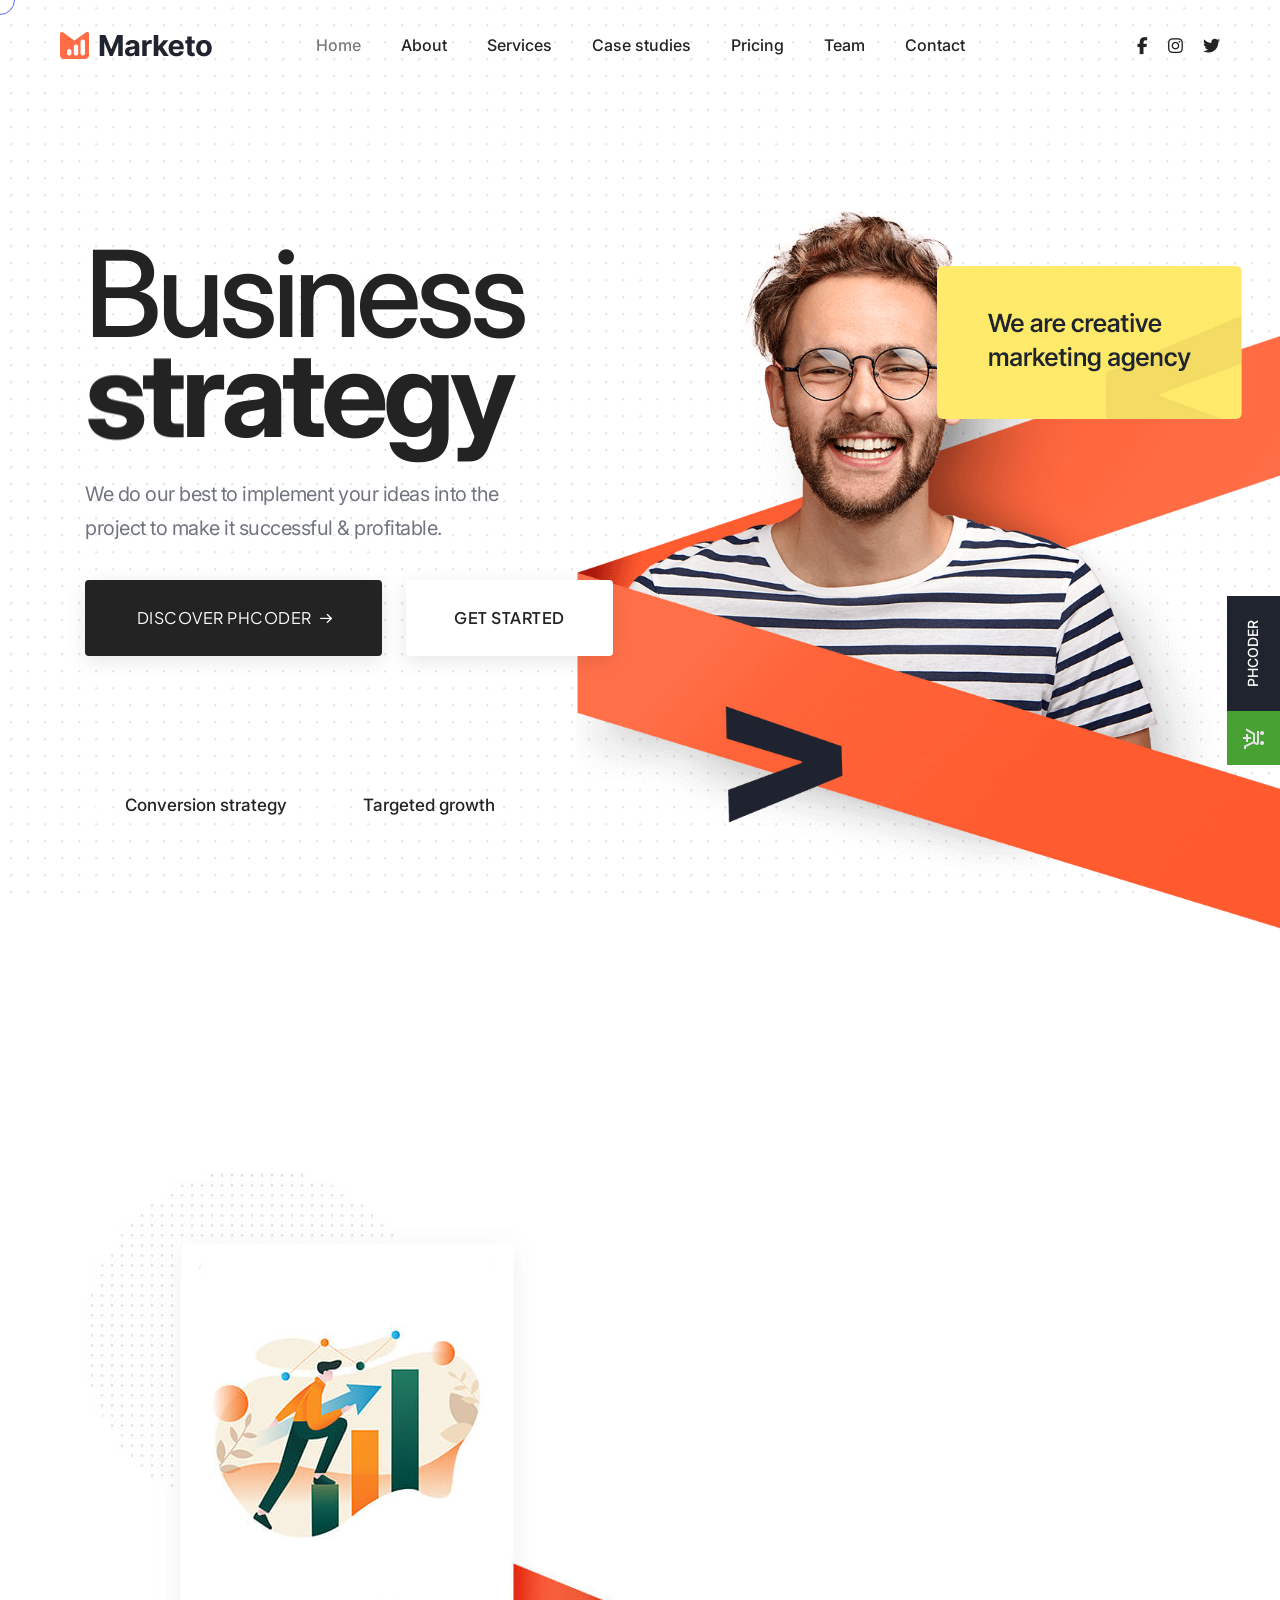
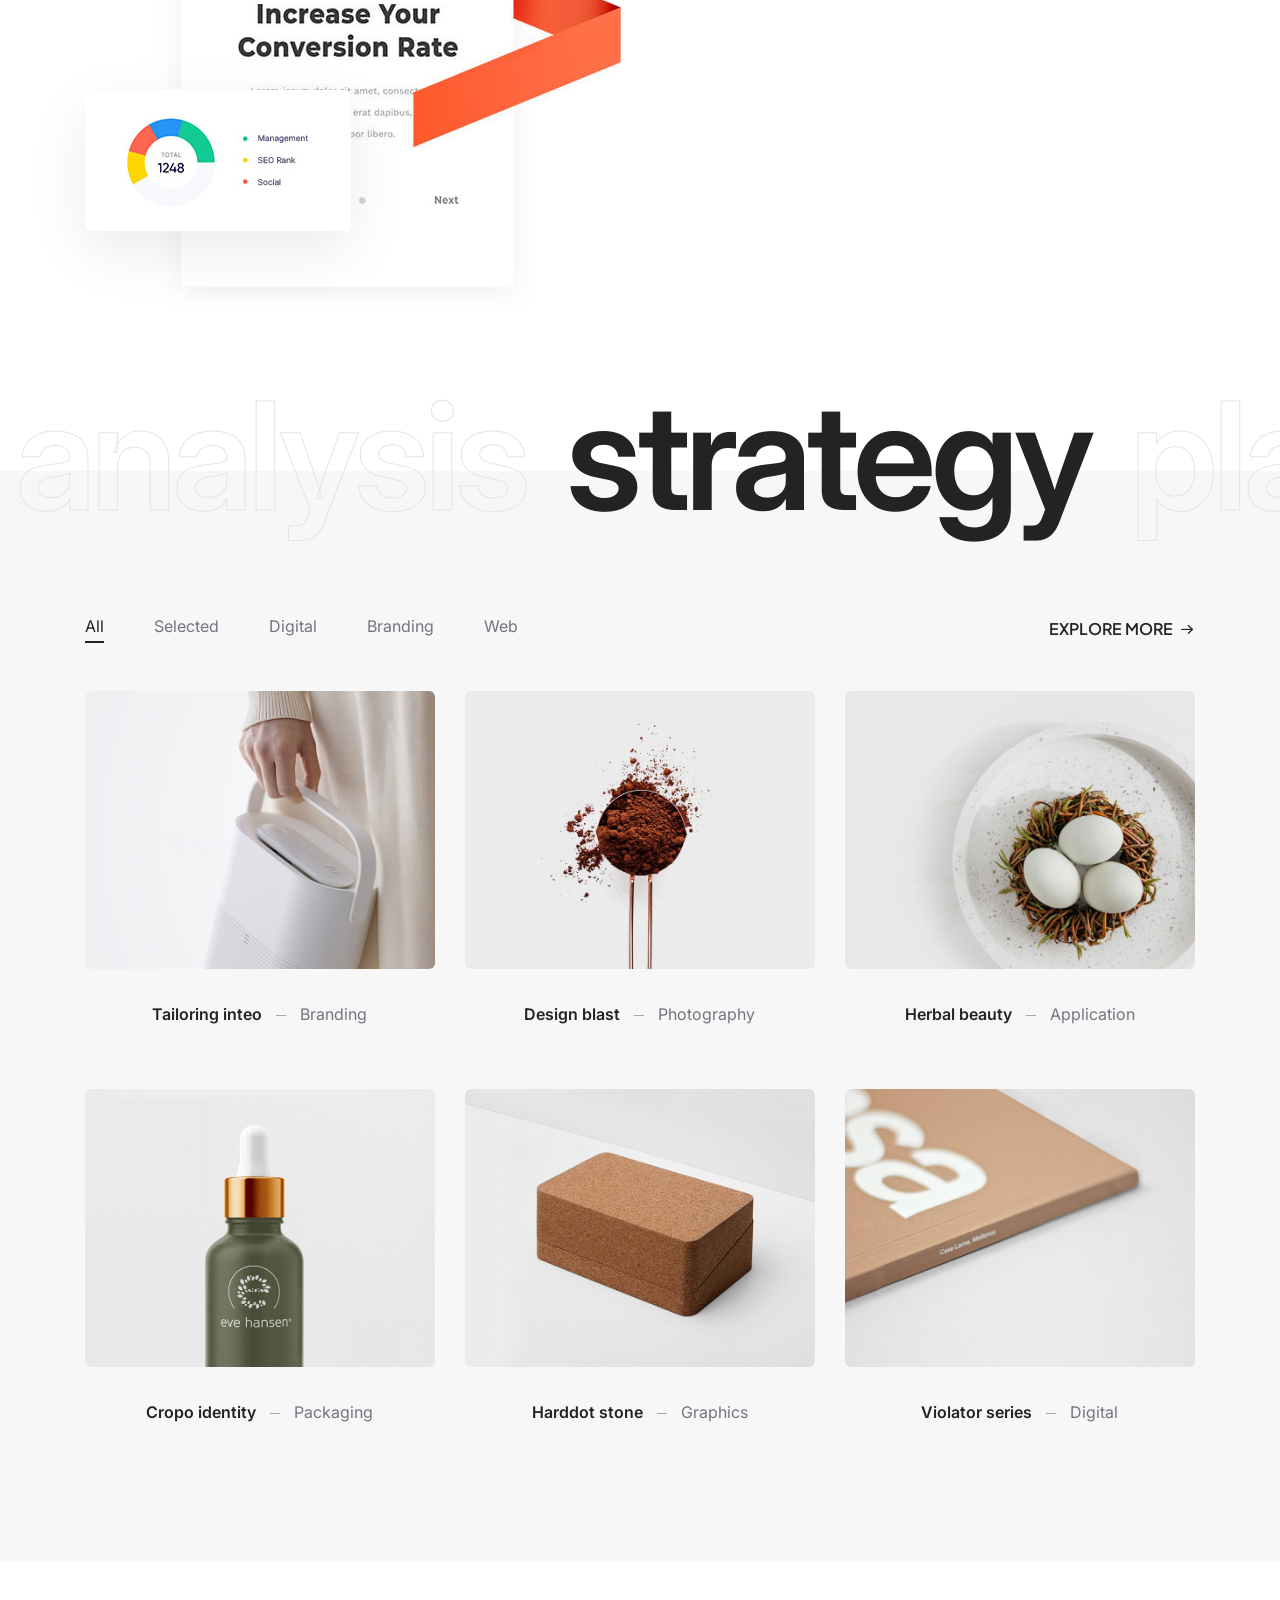
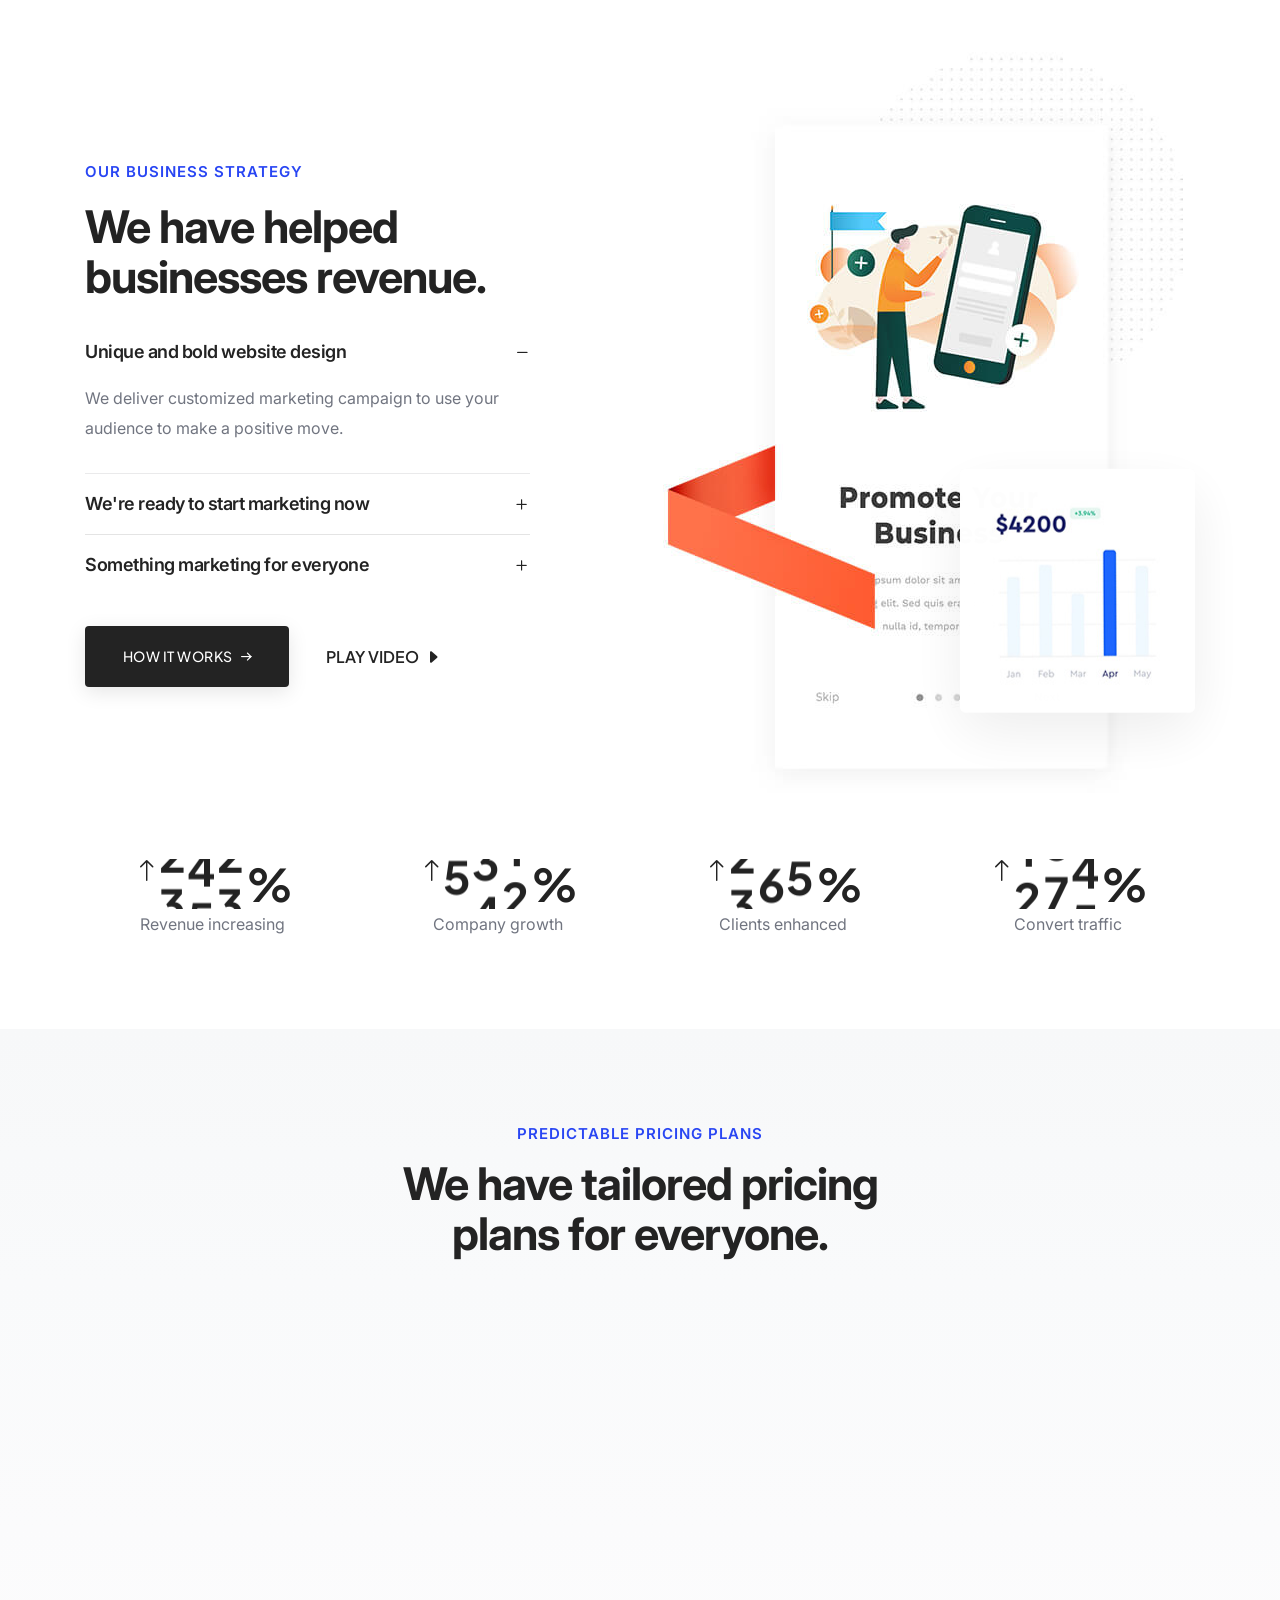
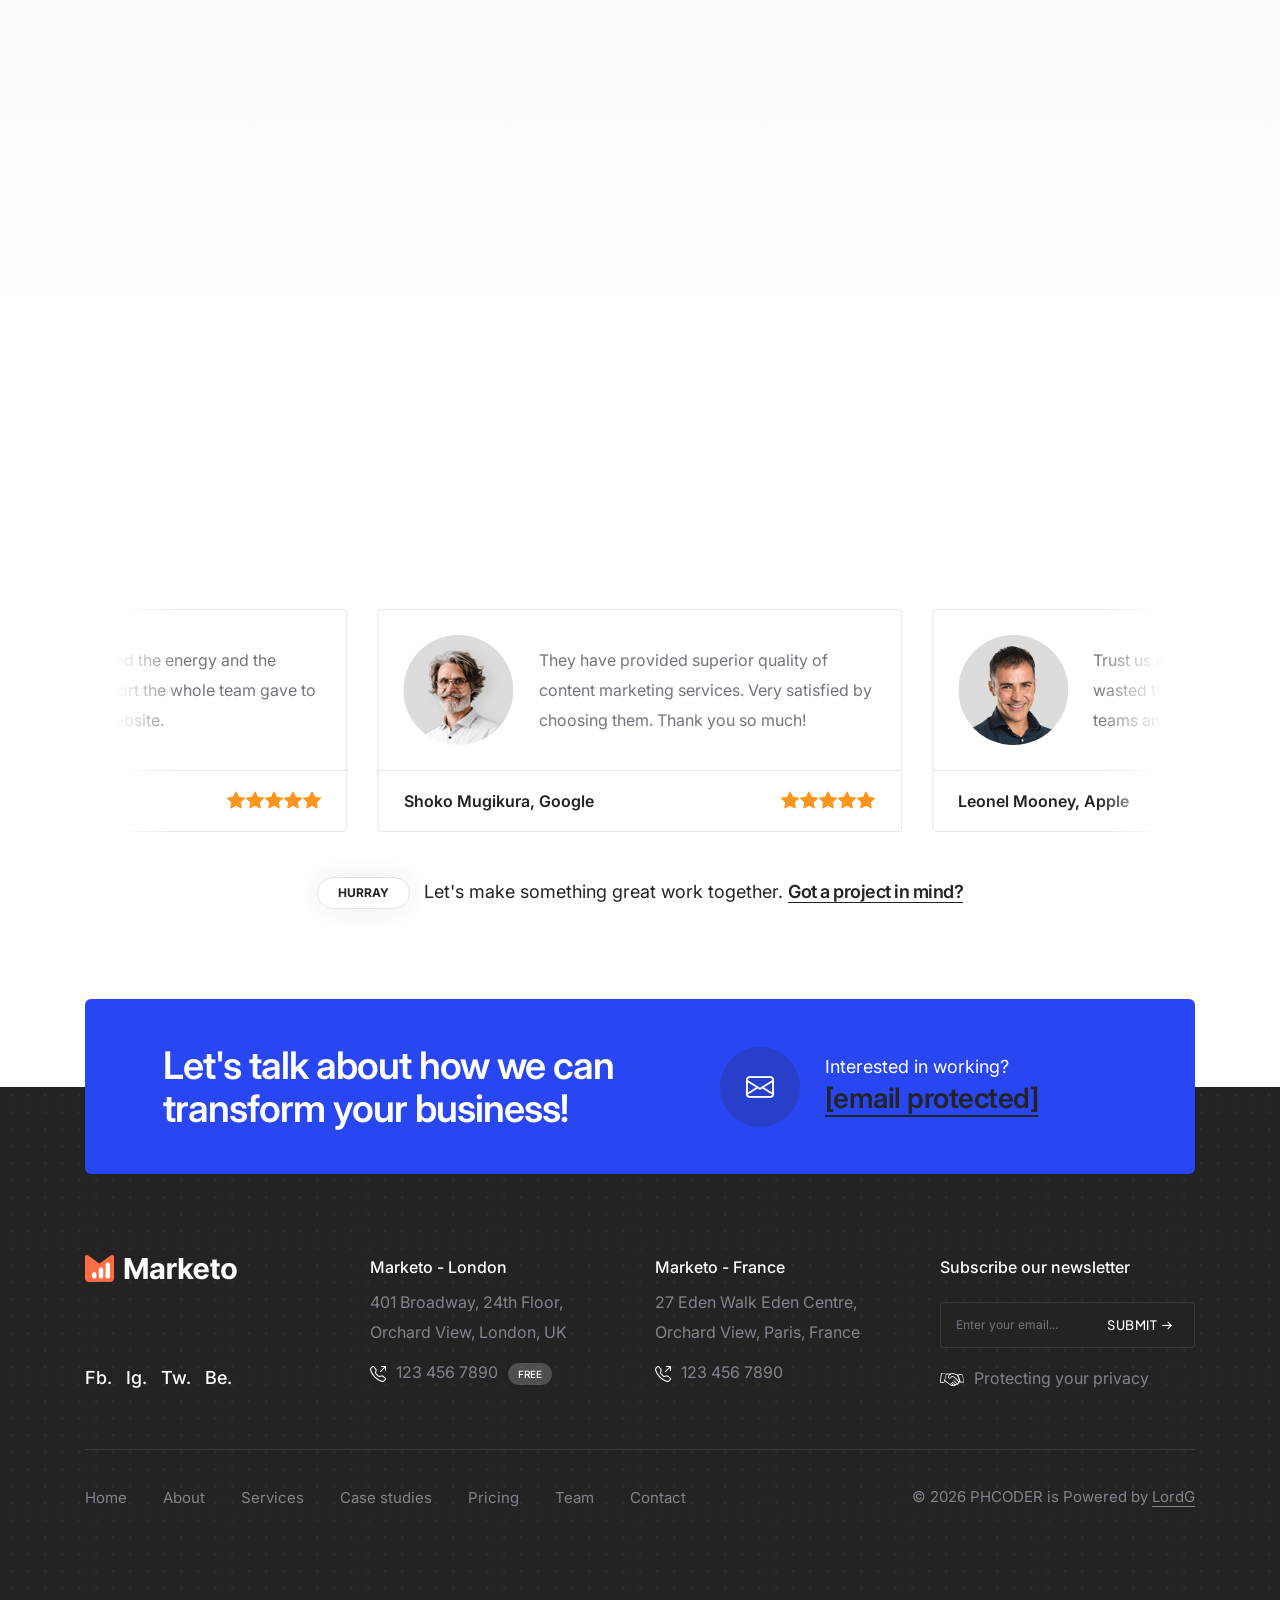
==== commit 855b093c: "." ====
--- a/index.html
+++ b/index.html
@@ -36,7 +36,7 @@
             <nav class="navbar navbar-expand-lg header-light header-transparent bg-transparent disable-fixed">
                 <div class="container-fluid">
                     <div class="col-auto col-lg-2 me-lg-0 me-auto">
-                        <a class="navbar-brand" href="demo-marketing.html">
+                        <a class="navbar-brand" href="index.html">
                             <img src="images/demo-marketing-logo-black.png" data-at2x="images/demo-marketing-logo-black@2x.png" alt="" class="default-logo">
                             <img src="images/demo-marketing-logo-black.png" data-at2x="images/demo-marketing-logo-black@2x.png" alt="" class="alt-logo">
                             <img src="images/demo-marketing-logo-black.png" data-at2x="images/demo-marketing-logo-black@2x.png" alt="" class="mobile-logo"> 
@@ -51,14 +51,14 @@
                         </button>
                         <div class="collapse navbar-collapse" id="navbarNav"> 
                             <ul class="navbar-nav"> 
-                                <li class="nav-item"><a href="demo-marketing.html" class="nav-link">Home</a></li>
-                                <li class="nav-item"><a href="demo-marketing-about.html" class="nav-link">About</a></li>
+                                <li class="nav-item"><a href="index.html" class="nav-link">Home</a></li>
+                                <li class="nav-item"><a href="about.html" class="nav-link">About</a></li>
                                 <li class="nav-item dropdown dropdown-with-icon">
-                                    <a href="demo-marketing-services.html" class="nav-link">Services</a>
+                                    <a href="services.html" class="nav-link">Services</a>
                                     <i class="fa-solid fa-angle-down dropdown-toggle" id="navbarDropdownMenuLink" role="button" data-bs-toggle="dropdown" aria-expanded="false"></i>
                                     <ul class="dropdown-menu" aria-labelledby="navbarDropdownMenuLink">
                                         <li>
-                                            <a href="demo-marketing-services-details.html"><i class="feather icon-feather-users"></i>
+                                            <a href="services-details.html"><i class="feather icon-feather-users"></i>
                                                 <div class="submenu-icon-content">
                                                     <span>Engaging audiences</span>
                                                     <p>Lorem ipsum simply dummy text</p>
@@ -66,7 +66,7 @@
                                             </a>
                                         </li>
                                         <li>
-                                            <a href="demo-marketing-services-details.html"><i class="feather icon-feather-send"></i>
+                                            <a href="services-details.html"><i class="feather icon-feather-send"></i>
                                                 <div class="submenu-icon-content">
                                                     <span>Marketing research</span>
                                                     <p>Lorem ipsum simply dummy text</p>
@@ -74,7 +74,7 @@
                                             </a>
                                         </li>
                                         <li>
-                                            <a href="demo-marketing-services-details.html"><i class="feather icon-feather-briefcase"></i>
+                                            <a href="services-details.html"><i class="feather icon-feather-briefcase"></i>
                                                 <div class="submenu-icon-content">
                                                     <span>Sales development</span>
                                                     <p>Lorem ipsum simply dummy text</p>
@@ -82,7 +82,7 @@
                                             </a>
                                         </li>
                                         <li>
-                                            <a href="demo-marketing-services-details.html"><i class="feather icon-feather-box"></i>
+                                            <a href="services-details.html"><i class="feather icon-feather-box"></i>
                                                 <div class="submenu-icon-content">
                                                     <span>Marketing campaigns</span>
                                                     <p>Lorem ipsum simply dummy text</p>
@@ -90,7 +90,7 @@
                                             </a>
                                         </li>
                                         <li>
-                                            <a href="demo-marketing-services-details.html"><i class="feather icon-feather-share-2"></i>
+                                            <a href="services-details.html"><i class="feather icon-feather-share-2"></i>
                                                 <div class="submenu-icon-content">
                                                     <span>Social media analysis</span>
                                                     <p>Lorem ipsum simply dummy text</p>
@@ -99,10 +99,10 @@
                                         </li>
                                     </ul>
                                 </li>
-                                <li class="nav-item"><a href="demo-marketing-case-studies.html" class="nav-link">Case studies</a></li>
+                                <li class="nav-item"><a href="case-studies.html" class="nav-link">Case studies</a></li>
                                 <li class="nav-item"><a href="demo-marketing-pricing.html" class="nav-link">Pricing</a></li>
-                                <li class="nav-item"><a href="demo-marketing-team.html" class="nav-link">Team</a></li>
-                                <li class="nav-item"><a href="demo-marketing-contact.html" class="nav-link">Contact</a></li>
+                                <li class="nav-item"><a href="team.html" class="nav-link">Team</a></li>
+                                <li class="nav-item"><a href="contact.html" class="nav-link">Contact</a></li>
                             </ul>
                         </div>
                     </div>
@@ -253,14 +253,14 @@
                                 </div>
                             </div>
                         </div> 
-                        <a href="demo-marketing-about.html" class="btn btn-large btn-dark-gray btn-hover-animation-switch btn-round-edge btn-box-shadow me-30px">
+                        <a href="about.html" class="btn btn-large btn-dark-gray btn-hover-animation-switch btn-round-edge btn-box-shadow me-30px">
                             <span> 
                                 <span class="btn-text">Learn more</span>
                                 <span class="btn-icon"><i class="feather icon-feather-arrow-right"></i></span>
                                 <span class="btn-icon"><i class="feather icon-feather-arrow-right"></i></span>
                             </span>
                         </a>
-                        <a href="demo-marketing-services.html" class="btn btn-link btn-hover-animation-switch btn-extra-large text-dark-gray fw-600 p-0">
+                        <a href="services.html" class="btn btn-link btn-hover-animation-switch btn-extra-large text-dark-gray fw-600 p-0">
                             <span>
                                 <span class="btn-text">Our services</span>
                                 <span class="btn-icon"><i class="bi bi-caret-right-fill"></i></span>
@@ -326,7 +326,7 @@
                         <!-- end filter navigation --> 
                     </div>
                     <div class="col-md-4 text-center text-md-end sm-mt-15px">
-                        <a href="demo-marketing-case-studies.html" class="btn btn-link btn-hover-animation-switch btn-extra-large text-dark-gray p-0 fw-600">
+                        <a href="case-studies.html" class="btn btn-link btn-hover-animation-switch btn-extra-large text-dark-gray p-0 fw-600">
                             <span>
                                 <span class="btn-text">Explore more</span>
                                 <span class="btn-icon"><i class="feather icon-feather-arrow-right"></i></span>
@@ -343,12 +343,12 @@
                             <li class="grid-item selected branding transition-inner-all">
                                 <div class="portfolio-box">
                                     <div class="portfolio-image border-radius-6px">
-                                        <a href="demo-marketing-single-project-simple.html">
+                                        <a href="single-project-simple.html">
                                             <img src="images/portfolio-207.jpg" alt="" />
                                         </a>
                                     </div>
                                     <div class="portfolio-caption pt-30px pb-30px">
-                                        <a href="demo-marketing-single-project-simple.html" class="text-dark-gray text-dark-gray-hover fw-600">Tailoring inteo</a>
+                                        <a href="single-project-simple.html" class="text-dark-gray text-dark-gray-hover fw-600">Tailoring inteo</a>
                                         <span class="d-inline-block align-middle w-10px separator-line-1px bg-light-gray ms-10px me-10px"></span>
                                         <div class="d-inline-block">Branding</div>
                                     </div>
@@ -359,12 +359,12 @@
                             <li class="grid-item digital web transition-inner-all">
                                 <div class="portfolio-box">
                                     <div class="portfolio-image border-radius-6px">
-                                        <a href="demo-marketing-single-project-simple.html">
+                                        <a href="single-project-simple.html">
                                             <img src="images/portfolio-98.jpg" alt="" />
                                         </a> 
                                     </div>
                                     <div class="portfolio-caption pt-30px pb-30px">
-                                        <a href="demo-marketing-single-project-simple.html" class="text-dark-gray text-dark-gray-hover fw-600">Design blast</a>
+                                        <a href="single-project-simple.html" class="text-dark-gray text-dark-gray-hover fw-600">Design blast</a>
                                         <span class="d-inline-block align-middle w-10px separator-line-1px bg-light-gray ms-10px me-10px"></span>
                                         <div class="d-inline-block">Photography</div>
                                     </div>
@@ -375,12 +375,12 @@
                             <li class="grid-item web selected branding transition-inner-all">
                                 <div class="portfolio-box">
                                     <div class="portfolio-image border-radius-6px">
-                                        <a href="demo-marketing-single-project-simple.html">
+                                        <a href="single-project-simple.html">
                                             <img src="images/portfolio-240.jpg" alt="" />
                                         </a>
                                     </div>
                                     <div class="portfolio-caption pt-30px pb-30px">
-                                        <a href="demo-marketing-single-project-simple.html" class="text-dark-gray text-dark-gray-hover fw-600">Herbal beauty</a>
+                                        <a href="single-project-simple.html" class="text-dark-gray text-dark-gray-hover fw-600">Herbal beauty</a>
                                         <span class="d-inline-block align-middle w-10px separator-line-1px bg-light-gray ms-10px me-10px"></span>
                                         <div class="d-inline-block">Application</div>
                                     </div>
@@ -391,12 +391,12 @@
                             <li class="grid-item web selected digital transition-inner-all">
                                 <div class="portfolio-box">
                                     <div class="portfolio-image border-radius-6px">
-                                        <a href="demo-marketing-single-project-simple.html">
+                                        <a href="single-project-simple.html">
                                             <img src="images/portfolio-33.jpg" alt="" />
                                         </a> 
                                     </div>
                                     <div class="portfolio-caption pt-30px pb-30px">
-                                        <a href="demo-marketing-single-project-simple.html" class="text-dark-gray text-dark-gray-hover fw-600">Cropo identity</a>
+                                        <a href="single-project-simple.html" class="text-dark-gray text-dark-gray-hover fw-600">Cropo identity</a>
                                         <span class="d-inline-block align-middle w-10px separator-line-1px bg-light-gray ms-10px me-10px"></span>
                                         <div class="d-inline-block">Packaging</div>
                                     </div>
@@ -407,12 +407,12 @@
                             <li class="grid-item digital web branding transition-inner-all">
                                 <div class="portfolio-box">
                                     <div class="portfolio-image border-radius-6px">
-                                        <a href="demo-marketing-single-project-simple.html">
+                                        <a href="single-project-simple.html">
                                             <img src="images/portfolio-177.jpg" alt="" />
                                         </a> 
                                     </div>
                                     <div class="portfolio-caption pt-30px pb-30px">
-                                        <a href="demo-marketing-single-project-simple.html" class="text-dark-gray text-dark-gray-hover fw-600">Harddot stone</a>
+                                        <a href="single-project-simple.html" class="text-dark-gray text-dark-gray-hover fw-600">Harddot stone</a>
                                         <span class="d-inline-block align-middle w-10px separator-line-1px bg-light-gray ms-10px me-10px"></span>
                                         <div class="d-inline-block">Graphics</div>
                                     </div>
@@ -423,12 +423,12 @@
                             <li class="grid-item web selected digital transition-inner-all">
                                 <div class="portfolio-box">
                                     <div class="portfolio-image border-radius-6px">
-                                        <a href="demo-marketing-single-project-simple.html">
+                                        <a href="single-project-simple.html">
                                             <img src="images/portfolio-178.jpg" alt="" />
                                         </a>
                                     </div>
                                     <div class="portfolio-caption pt-30px pb-30px">
-                                        <a href="demo-marketing-single-project-simple.html" class="text-dark-gray text-dark-gray-hover fw-600">Violator series</a>
+                                        <a href="single-project-simple.html" class="text-dark-gray text-dark-gray-hover fw-600">Violator series</a>
                                         <span class="d-inline-block align-middle w-10px separator-line-1px bg-light-gray ms-10px me-10px"></span>
                                         <div class="d-inline-block">Digital</div>
                                     </div>
@@ -502,7 +502,7 @@
                                 </div>
                             </div>
                         </div>
-                        <a href="demo-marketing-services.html" class="btn btn-large btn-dark-gray btn-hover-animation-switch btn-round-edge btn-box-shadow me-30px">
+                        <a href="services.html" class="btn btn-large btn-dark-gray btn-hover-animation-switch btn-round-edge btn-box-shadow me-30px">
                             <span> 
                                 <span class="btn-text">How it works</span>
                                 <span class="btn-icon"><i class="feather icon-feather-arrow-right"></i></span>
@@ -828,7 +828,7 @@
                 <div class="row">
                     <div class="col-12 text-center" data-anime='{ "translateY": [50, 0], "opacity": [0,1], "duration": 1200, "delay": 0, "staggervalue": 150, "easing": "easeOutQuad" }'>
                         <div class="bg-white border border-color-extra-medium-gray box-shadow-extra-large fw-700 text-dark-gray text-uppercase border-radius-30px ps-20px pe-20px fs-12 me-10px sm-m-5px d-inline-block align-middle">Hurray</div>
-                        <div class="text-dark-gray fs-18 d-block d-sm-inline-block">Let's make something great work together. <a href="demo-marketing-contact.html" class="text-dark-gray ls-minus-05px text-decoration-line-bottom fw-600">Got a project in mind?</a></div>
+                        <div class="text-dark-gray fs-18 d-block d-sm-inline-block">Let's make something great work together. <a href="contact.html" class="text-dark-gray ls-minus-05px text-decoration-line-bottom fw-600">Got a project in mind?</a></div>
                     </div>
                 </div>
             </div> 
@@ -858,7 +858,7 @@
                 <div class="row mb-5 sm-mb-30px">
                     <!-- start footer column -->
                     <div class="col-lg-3 col-md-4 col-sm-6 d-flex flex-column last-paragraph-no-margin md-mb-35px">
-                        <a href="demo-marketing.html" class="footer-logo mb-25px xs-mb-20px d-inline-block">
+                        <a href="index.html" class="footer-logo mb-25px xs-mb-20px d-inline-block">
                             <img src="images/demo-marketing-logo-white.png" data-at2x="images/demo-marketing-logo-white@2x.png" alt="">
                         </a>
                         <div class="elements-social social-text-style-01 mt-auto">
@@ -906,13 +906,13 @@
                     <!-- start footer menu -->
                     <div class="col-lg-8 ps-0 text-center text-lg-start md-mb-10px"> 
                         <ul class="footer-navbar fs-15 lh-normal"> 
-                            <li class="nav-item active"><a href="demo-marketing.html" class="nav-link ps-0">Home</a></li>
-                            <li class="nav-item"><a href="demo-marketing-about.html" class="nav-link">About</a></li>
-                            <li class="nav-item"><a href="demo-marketing-services.html" class="nav-link">Services</a></li>
-                            <li class="nav-item"><a href="demo-marketing-case-studies.html" class="nav-link">Case studies</a></li>
+                            <li class="nav-item active"><a href="index.html" class="nav-link ps-0">Home</a></li>
+                            <li class="nav-item"><a href="about.html" class="nav-link">About</a></li>
+                            <li class="nav-item"><a href="services.html" class="nav-link">Services</a></li>
+                            <li class="nav-item"><a href="case-studies.html" class="nav-link">Case studies</a></li>
                             <li class="nav-item"><a href="demo-marketing-pricing.html" class="nav-link">Pricing</a></li>
-                            <li class="nav-item"><a href="demo-marketing-team.html" class="nav-link">Team</a></li>
-                            <li class="nav-item"><a href="demo-marketing-contact.html" class="nav-link">Contact</a></li>
+                            <li class="nav-item"><a href="team.html" class="nav-link">Team</a></li>
+                            <li class="nav-item"><a href="contact.html" class="nav-link">Contact</a></li>
                         </ul>
                     </div> 
                     <!-- end footer menu -->
